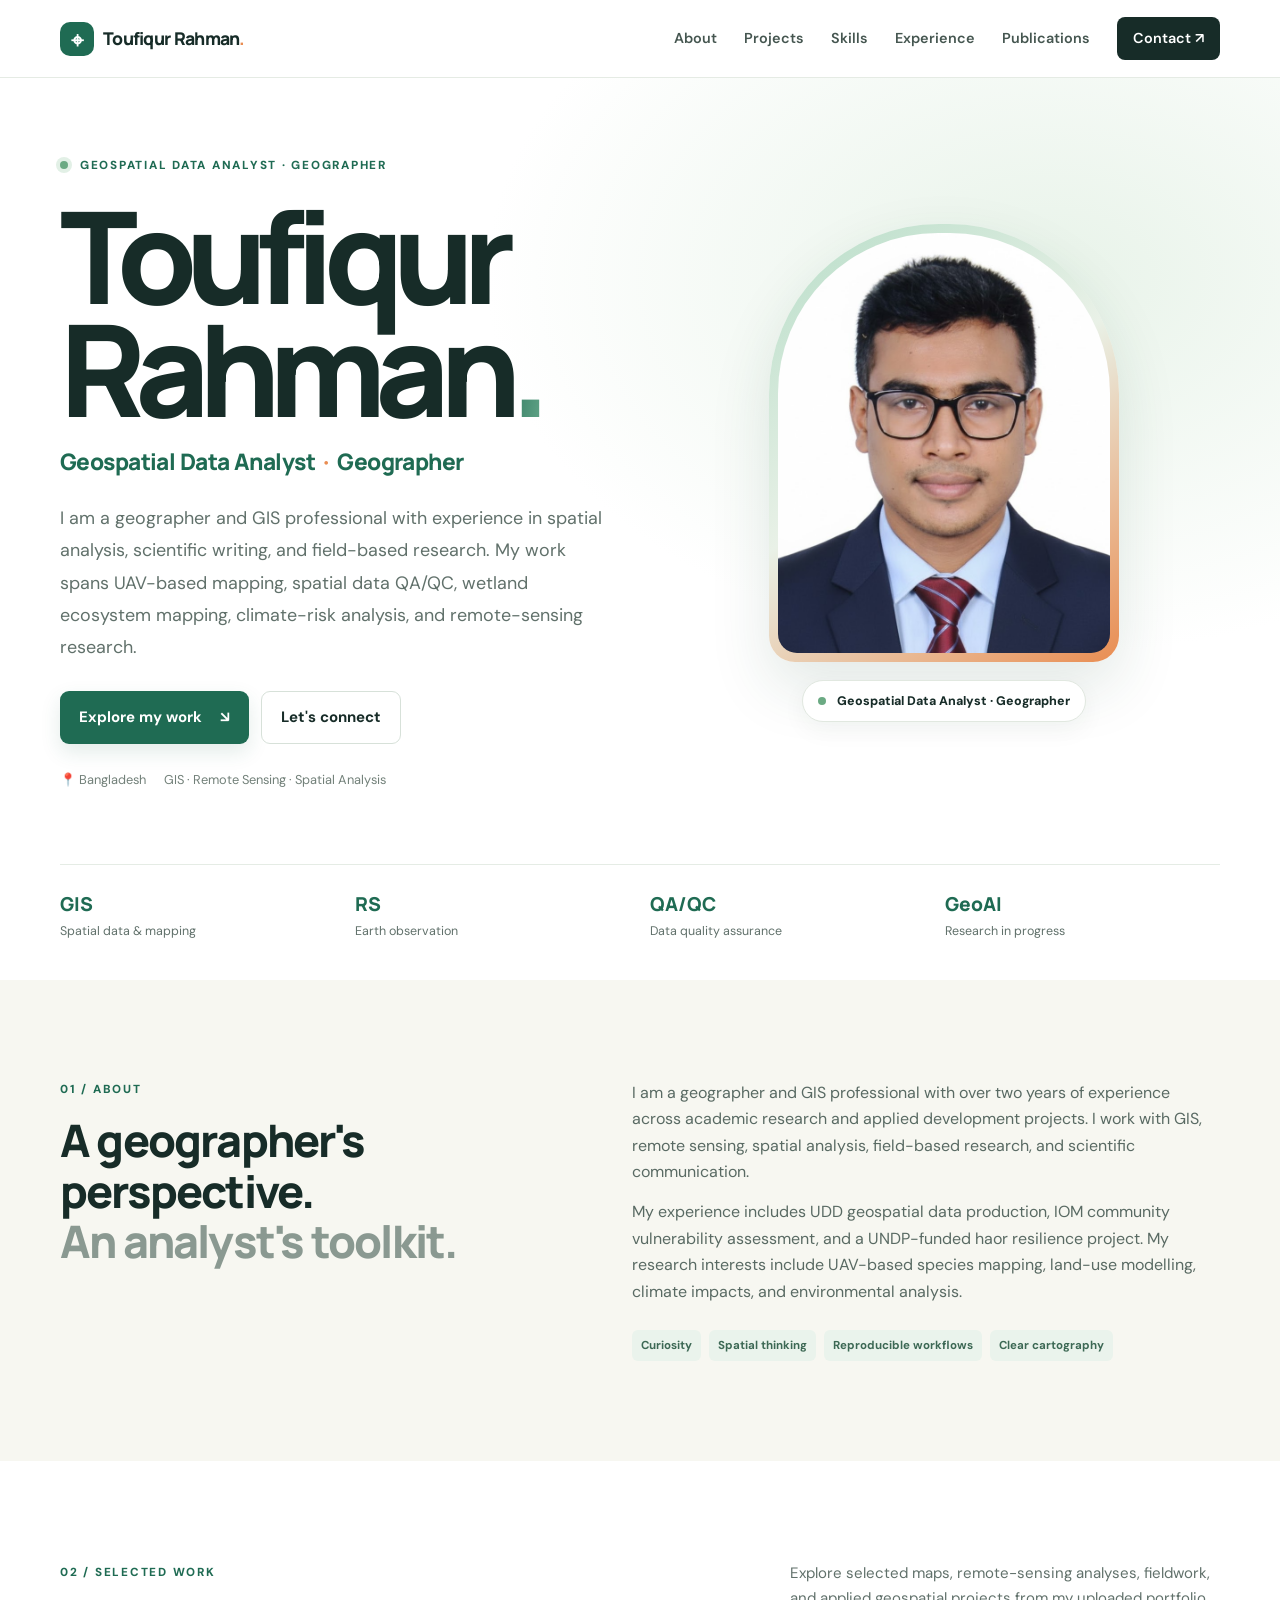
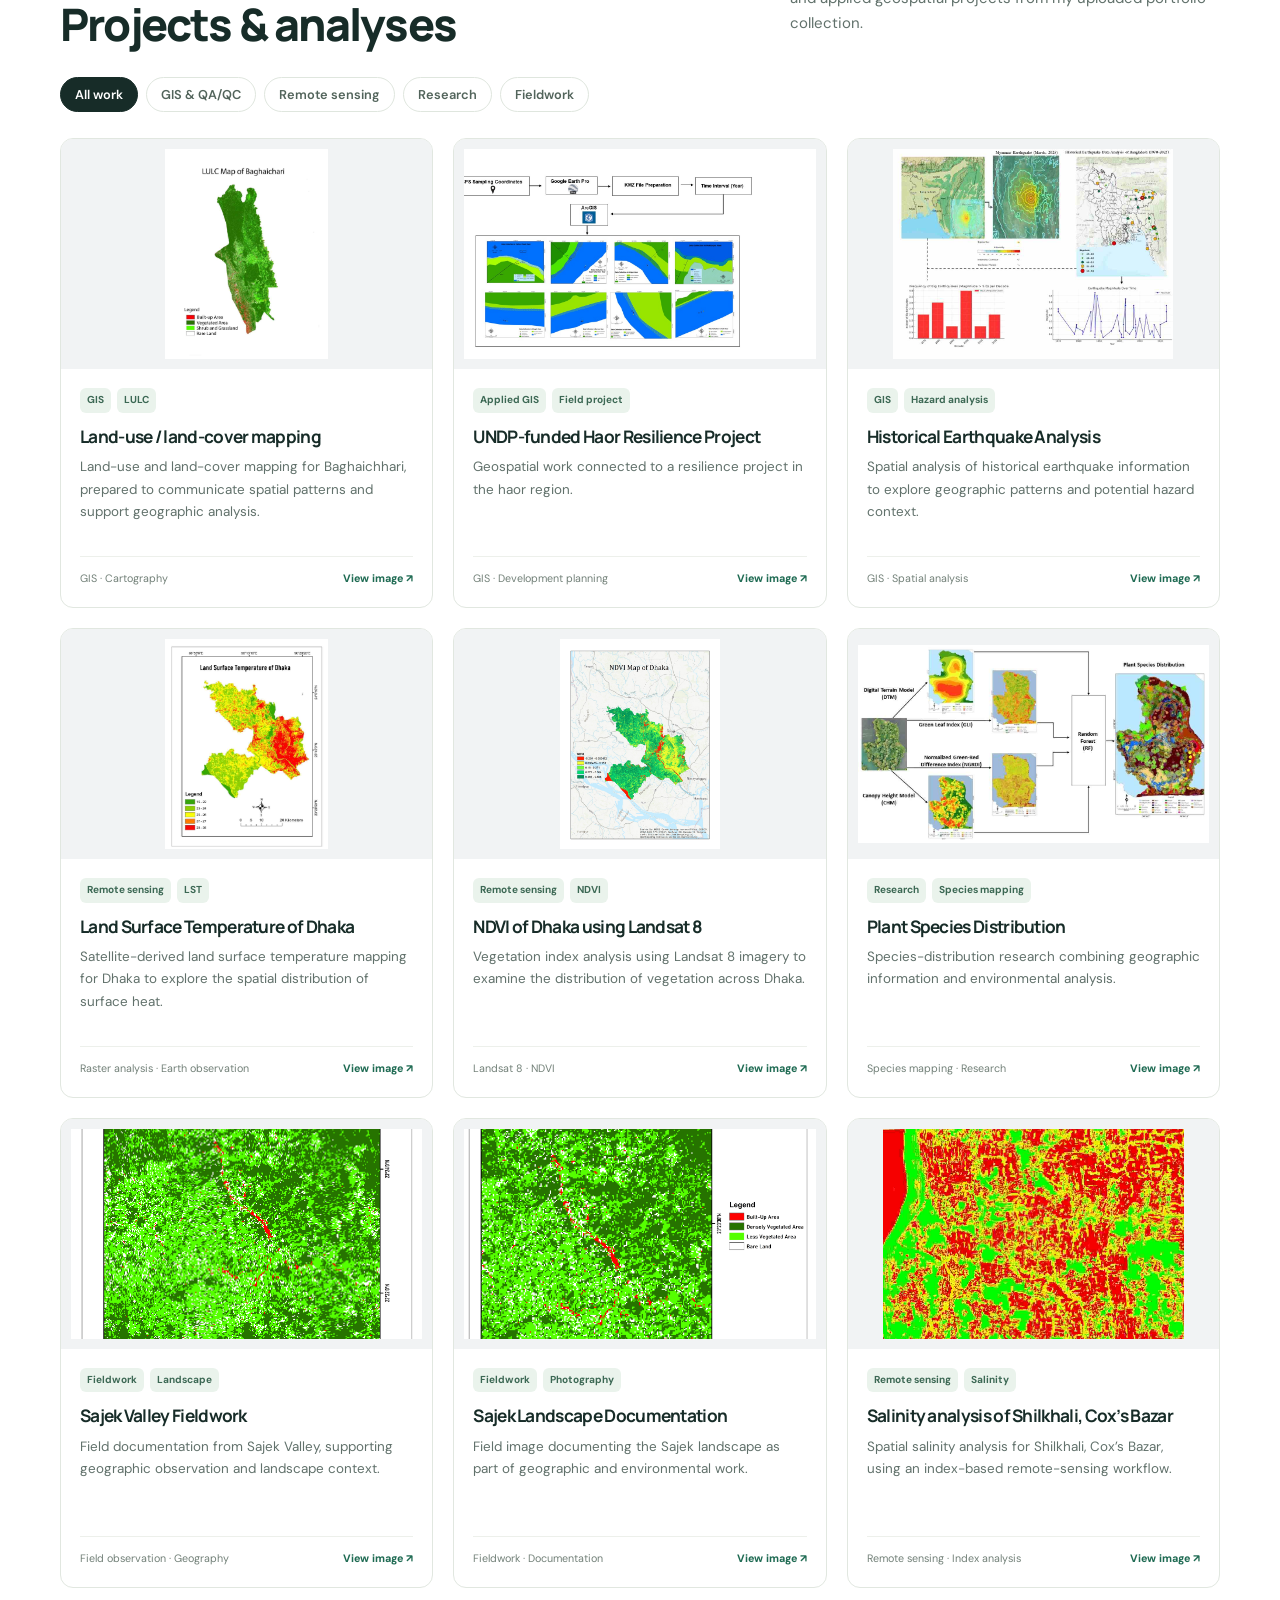
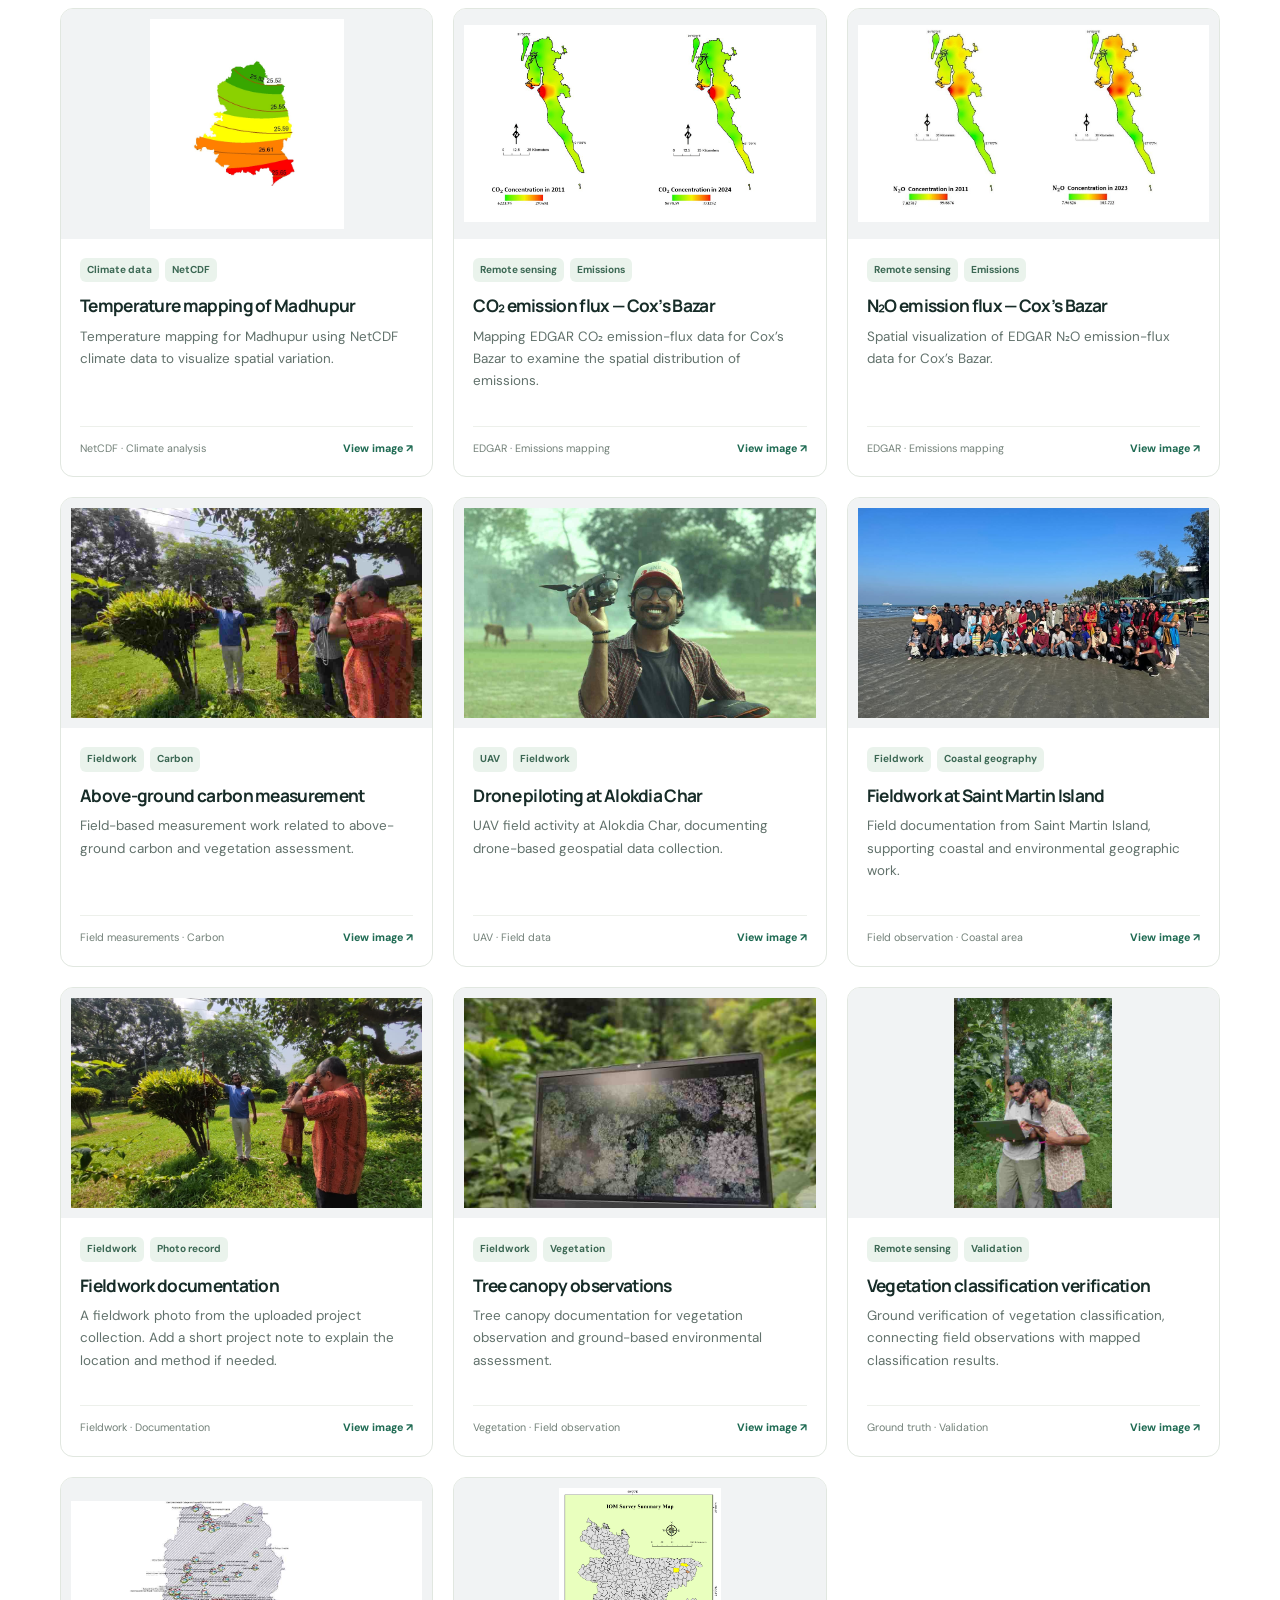
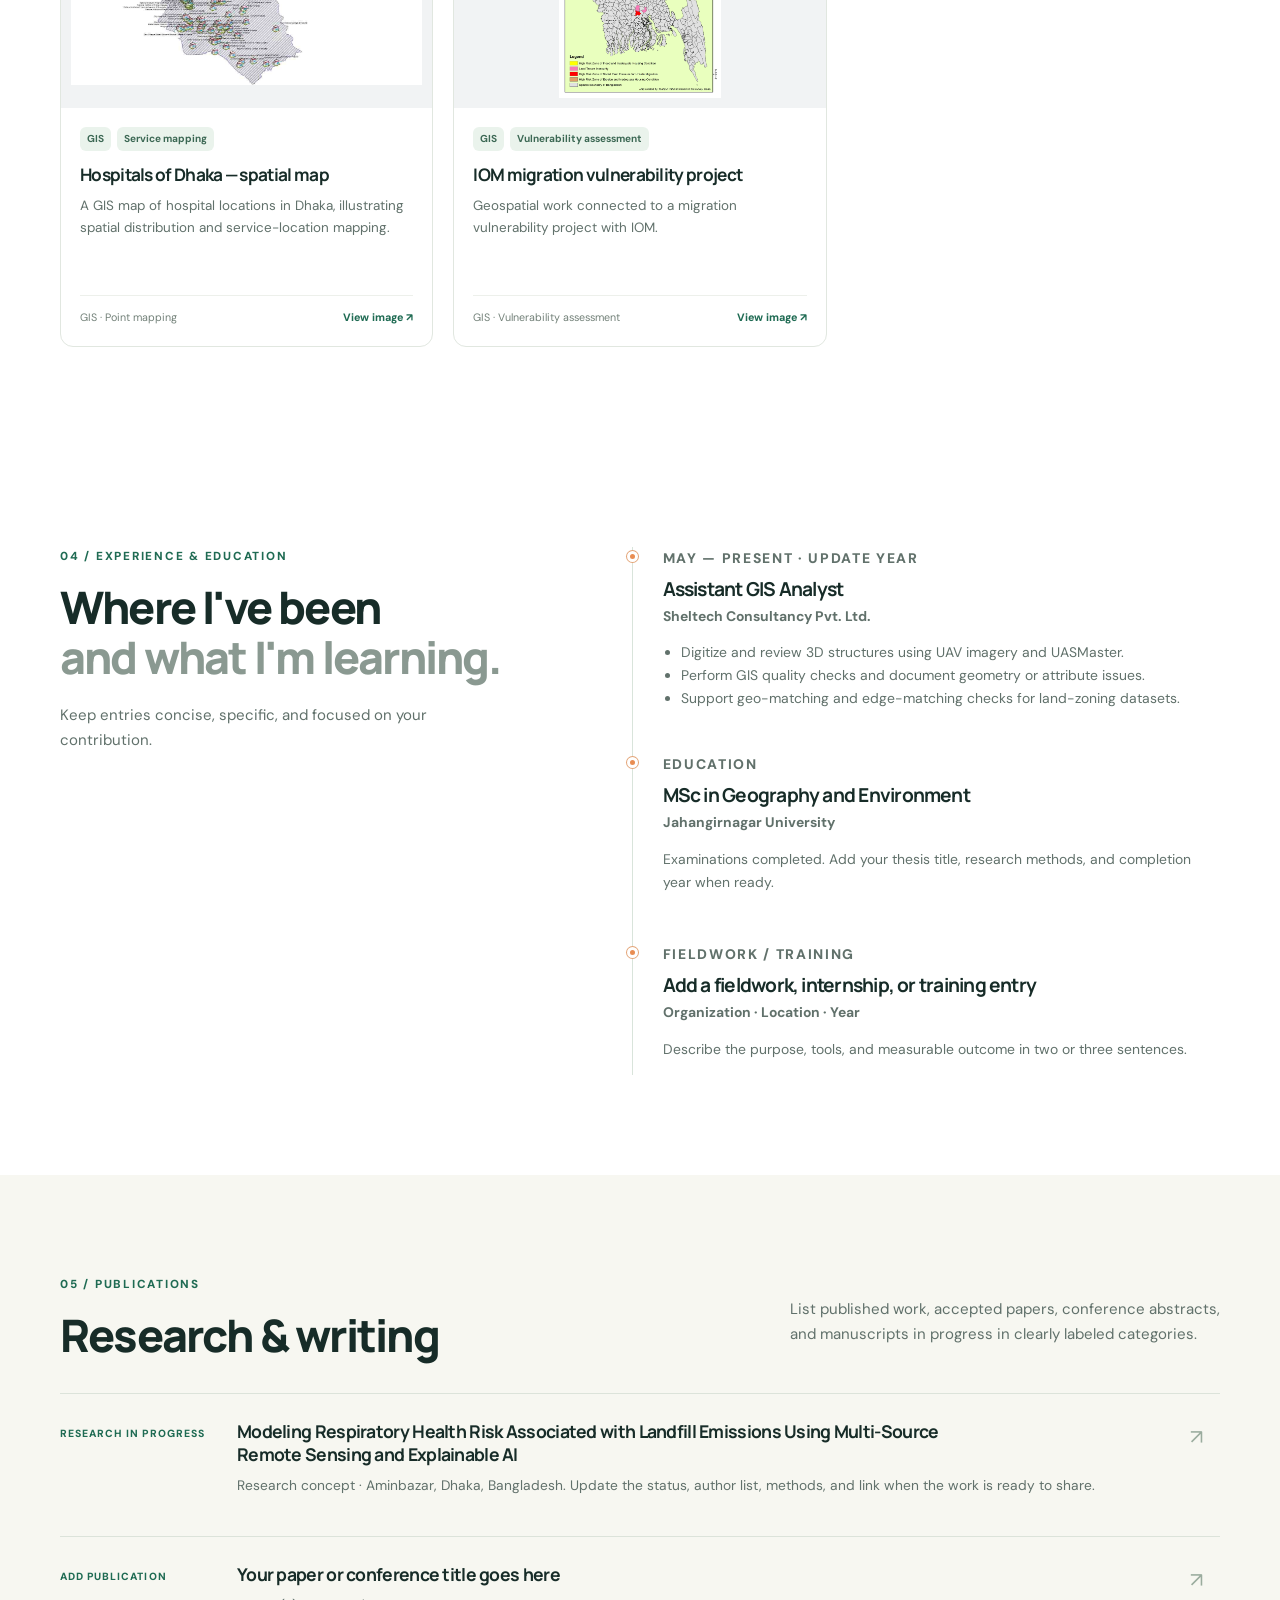
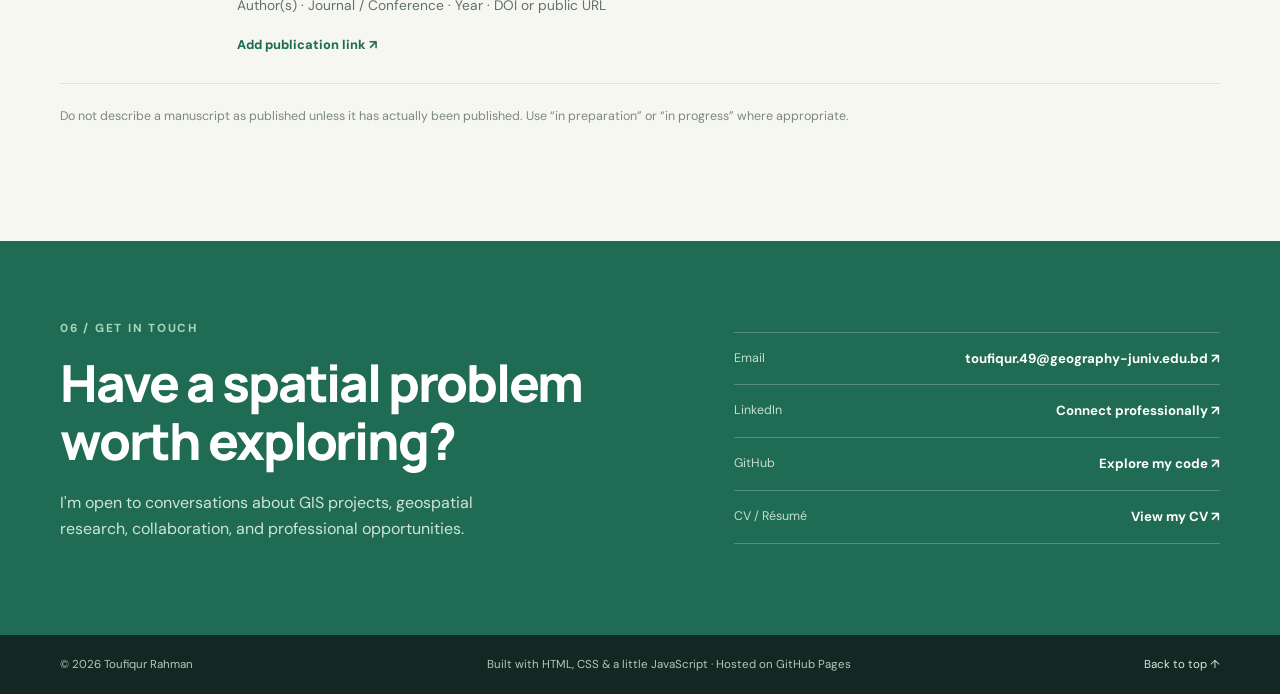
==== index.html @ 4dc128a1 "Add files via upload" ====
<!DOCTYPE html>
<html lang="en">
<head>
  <meta charset="UTF-8">
  <meta name="viewport" content="width=device-width, initial-scale=1">
  <meta name="description" content="Portfolio of a geospatial data analyst and geographer working with GIS, remote sensing, spatial analysis, and cartography.">
  <title>Toufiqur Rahman | Geospatial Data Analyst & Geographer</title>
  <link rel="preconnect" href="https://fonts.googleapis.com">
  <link rel="preconnect" href="https://fonts.gstatic.com" crossorigin>
  <link href="https://fonts.googleapis.com/css2?family=DM+Sans:wght@400;500;600;700&family=Manrope:wght@400;500;600;700;800&display=swap" rel="stylesheet">
  <link rel="stylesheet" href="style.css">
</head>
<body>
  <header class="site-header">
    <nav class="nav container" aria-label="Main navigation">
      <a class="brand" href="#home"><span class="brand-mark">⌖</span> <span>Toufiqur Rahman<span class="brand-dot">.</span></span></a>
      <button class="menu-toggle" id="menuToggle" aria-label="Open navigation" aria-expanded="false">☰</button>
      <div class="nav-links" id="navLinks">
        <a href="#about">About</a><a href="#projects">Projects</a><a href="#skills">Skills</a>
        <a href="#experience">Experience</a><a href="#publications">Publications</a>
        <a class="nav-contact" href="#contact">Contact ↗</a>
      </div>
    </nav>
  </header>

  <main>
    <section class="hero section" id="home">
      <div class="container hero-grid">
        <div class="hero-copy">
          <p class="eyebrow"><span class="status-dot"></span> GEOSPATIAL DATA ANALYST · GEOGRAPHER</p>
          <h1 class="hero-name">Toufiqur<br><span class="name-surname">Rahman<span class="gradient-text">.</span></span></h1><p class="hero-role">Geospatial Data Analyst <span>·</span> Geographer</p>
          <p class="hero-lead">I am a geographer and GIS professional with experience in spatial analysis, scientific writing, and field-based research. My work spans UAV-based mapping, spatial data QA/QC, wetland ecosystem mapping, climate-risk analysis, and remote-sensing research.</p>
          <div class="hero-actions">
            <a class="button button-primary" href="#projects">Explore my work <span>↘</span></a>
            <a class="button button-secondary" href="#contact">Let's connect</a>
          </div>
          <div class="hero-meta"><span>📍 Bangladesh</span><span>GIS · Remote Sensing · Spatial Analysis</span></div>
        </div>
        <div class="hero-art profile-art">
          <div class="profile-photo-frame">
            <img class="profile-photo" src="assets/profile.jpg" alt="Portrait of Toufiqur Rahman">
          </div>
          <div class="profile-caption"><span class="profile-caption-dot"></span> Geospatial Data Analyst · Geographer</div>
          
        </div>
      </div>
      <div class="container stats-row">
        <div><strong>GIS</strong><span>Spatial data & mapping</span></div>
        <div><strong>RS</strong><span>Earth observation</span></div>
        <div><strong>QA/QC</strong><span>Data quality assurance</span></div>
        <div><strong>GeoAI</strong><span>Research in progress</span></div>
      </div>
    </section>

    <section class="section section-soft" id="about">
      <div class="container two-col">
        <div><p class="eyebrow">01 / ABOUT</p><h2>A geographer's perspective.<br><span class="muted">An analyst's toolkit.</span></h2></div>
        <div class="about-copy">
          <p>I am a geographer and GIS professional with over two years of experience across academic research and applied development projects. I work with GIS, remote sensing, spatial analysis, field-based research, and scientific communication.</p>
          <p>My experience includes UDD geospatial data production, IOM community vulnerability assessment, and a UNDP-funded haor resilience project. My research interests include UAV-based species mapping, land-use modelling, climate impacts, and environmental analysis.</p>
          <div class="about-pills"><span>Curiosity</span><span>Spatial thinking</span><span>Reproducible workflows</span><span>Clear cartography</span></div>
        </div>
      </div>
    </section>

    <section class="section" id="projects">
      <div class="container">
        <div class="section-heading"><div><p class="eyebrow">02 / SELECTED WORK</p><h2>Projects & analyses</h2></div><p class="section-intro">Explore selected maps, remote-sensing analyses, fieldwork, and applied geospatial projects from my uploaded portfolio collection.</p></div>
        <div class="filter-row" role="group" aria-label="Filter projects">
          <button class="filter-btn active" data-filter="all">All work</button><button class="filter-btn" data-filter="gis">GIS & QA/QC</button><button class="filter-btn" data-filter="remote-sensing">Remote sensing</button><button class="filter-btn" data-filter="research">Research</button><button class="filter-btn" data-filter="fieldwork">Fieldwork</button>
        </div>
        <div class="project-grid">
          <article class="project-card" data-category="gis">
            <div class="project-visual project-image-wrap"><img class="project-image map-image" src="assets/projects/Baghaichhari-LULC-Map.jpg" alt="Land-use / land-cover mapping" loading="lazy"></div>
            <div class="project-body"><div class="project-tags"><span>GIS</span><span>LULC</span></div><h3>Land-use / land-cover mapping</h3><p>Land-use and land-cover mapping for Baghaichhari, prepared to communicate spatial patterns and support geographic analysis.</p><div class="project-footer"><span>GIS · Cartography</span><a href="assets/projects/Baghaichhari-LULC-Map.jpg" target="_blank" rel="noopener">View image ↗</a></div></div>
          </article>
          <article class="project-card" data-category="fieldwork">
            <div class="project-visual project-image-wrap"><img class="project-image photo-image" src="assets/projects/Haor-Project-with-UNDP.jpg" alt="UNDP-funded Haor Resilience Project" loading="lazy"></div>
            <div class="project-body"><div class="project-tags"><span>Applied GIS</span><span>Field project</span></div><h3>UNDP-funded Haor Resilience Project</h3><p>Geospatial work connected to a resilience project in the haor region.</p><div class="project-footer"><span>GIS · Development planning</span><a href="assets/projects/Haor-Project-with-UNDP.jpg" target="_blank" rel="noopener">View image ↗</a></div></div>
          </article>
          <article class="project-card" data-category="gis">
            <div class="project-visual project-image-wrap"><img class="project-image map-image" src="assets/projects/Historical-Earthquake-Analysis-Project.jpg" alt="Historical Earthquake Analysis" loading="lazy"></div>
            <div class="project-body"><div class="project-tags"><span>GIS</span><span>Hazard analysis</span></div><h3>Historical Earthquake Analysis</h3><p>Spatial analysis of historical earthquake information to explore geographic patterns and potential hazard context.</p><div class="project-footer"><span>GIS · Spatial analysis</span><a href="assets/projects/Historical-Earthquake-Analysis-Project.jpg" target="_blank" rel="noopener">View image ↗</a></div></div>
          </article>
          <article class="project-card" data-category="remote-sensing">
            <div class="project-visual project-image-wrap"><img class="project-image map-image" src="assets/projects/LST-Dhaka.jpg" alt="Land Surface Temperature of Dhaka" loading="lazy"></div>
            <div class="project-body"><div class="project-tags"><span>Remote sensing</span><span>LST</span></div><h3>Land Surface Temperature of Dhaka</h3><p>Satellite-derived land surface temperature mapping for Dhaka to explore the spatial distribution of surface heat.</p><div class="project-footer"><span>Raster analysis · Earth observation</span><a href="assets/projects/LST-Dhaka.jpg" target="_blank" rel="noopener">View image ↗</a></div></div>
          </article>
          <article class="project-card" data-category="remote-sensing">
            <div class="project-visual project-image-wrap"><img class="project-image map-image" src="assets/projects/NDVI-Map-of-Dhaka-Using-Landsat-8.jpg" alt="NDVI of Dhaka using Landsat 8" loading="lazy"></div>
            <div class="project-body"><div class="project-tags"><span>Remote sensing</span><span>NDVI</span></div><h3>NDVI of Dhaka using Landsat 8</h3><p>Vegetation index analysis using Landsat 8 imagery to examine the distribution of vegetation across Dhaka.</p><div class="project-footer"><span>Landsat 8 · NDVI</span><a href="assets/projects/NDVI-Map-of-Dhaka-Using-Landsat-8.jpg" target="_blank" rel="noopener">View image ↗</a></div></div>
          </article>
          <article class="project-card" data-category="research">
            <div class="project-visual project-image-wrap"><img class="project-image map-image" src="assets/projects/Plant-Species-Distribution-Project.jpg" alt="Plant Species Distribution" loading="lazy"></div>
            <div class="project-body"><div class="project-tags"><span>Research</span><span>Species mapping</span></div><h3>Plant Species Distribution</h3><p>Species-distribution research combining geographic information and environmental analysis.</p><div class="project-footer"><span>Species mapping · Research</span><a href="assets/projects/Plant-Species-Distribution-Project.jpg" target="_blank" rel="noopener">View image ↗</a></div></div>
          </article>
          <article class="project-card" data-category="fieldwork">
            <div class="project-visual project-image-wrap"><img class="project-image photo-image" src="assets/projects/Sajek-Valley.jpg" alt="Sajek Valley Fieldwork" loading="lazy"></div>
            <div class="project-body"><div class="project-tags"><span>Fieldwork</span><span>Landscape</span></div><h3>Sajek Valley Fieldwork</h3><p>Field documentation from Sajek Valley, supporting geographic observation and landscape context.</p><div class="project-footer"><span>Field observation · Geography</span><a href="assets/projects/Sajek-Valley.jpg" target="_blank" rel="noopener">View image ↗</a></div></div>
          </article>
          <article class="project-card" data-category="fieldwork">
            <div class="project-visual project-image-wrap"><img class="project-image photo-image" src="assets/projects/Sajek.jpg" alt="Sajek Landscape Documentation" loading="lazy"></div>
            <div class="project-body"><div class="project-tags"><span>Fieldwork</span><span>Photography</span></div><h3>Sajek Landscape Documentation</h3><p>Field image documenting the Sajek landscape as part of geographic and environmental work.</p><div class="project-footer"><span>Fieldwork · Documentation</span><a href="assets/projects/Sajek.jpg" target="_blank" rel="noopener">View image ↗</a></div></div>
          </article>
          <article class="project-card" data-category="remote-sensing">
            <div class="project-visual project-image-wrap"><img class="project-image map-image" src="assets/projects/Salinity-NDSI-Analysis-of-Shilkhali-Cox-s-Bazar.jpg" alt="Salinity analysis of Shilkhali, Cox’s Bazar" loading="lazy"></div>
            <div class="project-body"><div class="project-tags"><span>Remote sensing</span><span>Salinity</span></div><h3>Salinity analysis of Shilkhali, Cox’s Bazar</h3><p>Spatial salinity analysis for Shilkhali, Cox’s Bazar, using an index-based remote-sensing workflow.</p><div class="project-footer"><span>Remote sensing · Index analysis</span><a href="assets/projects/Salinity-NDSI-Analysis-of-Shilkhali-Cox-s-Bazar.jpg" target="_blank" rel="noopener">View image ↗</a></div></div>
          </article>
          <article class="project-card" data-category="remote-sensing">
            <div class="project-visual project-image-wrap"><img class="project-image map-image" src="assets/projects/Temperature-Map-of-Madhupur-Using-NetCDF-Data.jpg" alt="Temperature mapping of Madhupur" loading="lazy"></div>
            <div class="project-body"><div class="project-tags"><span>Climate data</span><span>NetCDF</span></div><h3>Temperature mapping of Madhupur</h3><p>Temperature mapping for Madhupur using NetCDF climate data to visualize spatial variation.</p><div class="project-footer"><span>NetCDF · Climate analysis</span><a href="assets/projects/Temperature-Map-of-Madhupur-Using-NetCDF-Data.jpg" target="_blank" rel="noopener">View image ↗</a></div></div>
          </article>
          <article class="project-card" data-category="remote-sensing">
            <div class="project-visual project-image-wrap"><img class="project-image map-image" src="assets/projects/EDGAR-CO2-Emission-Flux-in-Cos-s-Bazar-Maps.jpg" alt="CO₂ emission flux — Cox’s Bazar" loading="lazy"></div>
            <div class="project-body"><div class="project-tags"><span>Remote sensing</span><span>Emissions</span></div><h3>CO₂ emission flux — Cox’s Bazar</h3><p>Mapping EDGAR CO₂ emission-flux data for Cox’s Bazar to examine the spatial distribution of emissions.</p><div class="project-footer"><span>EDGAR · Emissions mapping</span><a href="assets/projects/EDGAR-CO2-Emission-Flux-in-Cos-s-Bazar-Maps.jpg" target="_blank" rel="noopener">View image ↗</a></div></div>
          </article>
          <article class="project-card" data-category="remote-sensing">
            <div class="project-visual project-image-wrap"><img class="project-image map-image" src="assets/projects/EDGAR-N20-Emission-Flux-Map-in-Cos-s-Bazar-Maps.jpg" alt="N₂O emission flux — Cox’s Bazar" loading="lazy"></div>
            <div class="project-body"><div class="project-tags"><span>Remote sensing</span><span>Emissions</span></div><h3>N₂O emission flux — Cox’s Bazar</h3><p>Spatial visualization of EDGAR N₂O emission-flux data for Cox’s Bazar.</p><div class="project-footer"><span>EDGAR · Emissions mapping</span><a href="assets/projects/EDGAR-N20-Emission-Flux-Map-in-Cos-s-Bazar-Maps.jpg" target="_blank" rel="noopener">View image ↗</a></div></div>
          </article>
          <article class="project-card" data-category="fieldwork">
            <div class="project-visual project-image-wrap"><img class="project-image photo-image" src="assets/projects/Above-Ground-Carbon-Measurement.jpg" alt="Above-ground carbon measurement" loading="lazy"></div>
            <div class="project-body"><div class="project-tags"><span>Fieldwork</span><span>Carbon</span></div><h3>Above-ground carbon measurement</h3><p>Field-based measurement work related to above-ground carbon and vegetation assessment.</p><div class="project-footer"><span>Field measurements · Carbon</span><a href="assets/projects/Above-Ground-Carbon-Measurement.jpg" target="_blank" rel="noopener">View image ↗</a></div></div>
          </article>
          <article class="project-card" data-category="fieldwork">
            <div class="project-visual project-image-wrap"><img class="project-image photo-image" src="assets/projects/Drone-Piloting-at-Alokdia-Char.jpg" alt="Drone piloting at Alokdia Char" loading="lazy"></div>
            <div class="project-body"><div class="project-tags"><span>UAV</span><span>Fieldwork</span></div><h3>Drone piloting at Alokdia Char</h3><p>UAV field activity at Alokdia Char, documenting drone-based geospatial data collection.</p><div class="project-footer"><span>UAV · Field data</span><a href="assets/projects/Drone-Piloting-at-Alokdia-Char.jpg" target="_blank" rel="noopener">View image ↗</a></div></div>
          </article>
          <article class="project-card" data-category="fieldwork">
            <div class="project-visual project-image-wrap"><img class="project-image photo-image" src="assets/projects/Field-work-at-Saint-Martin-Island.jpg" alt="Fieldwork at Saint Martin Island" loading="lazy"></div>
            <div class="project-body"><div class="project-tags"><span>Fieldwork</span><span>Coastal geography</span></div><h3>Fieldwork at Saint Martin Island</h3><p>Field documentation from Saint Martin Island, supporting coastal and environmental geographic work.</p><div class="project-footer"><span>Field observation · Coastal area</span><a href="assets/projects/Field-work-at-Saint-Martin-Island.jpg" target="_blank" rel="noopener">View image ↗</a></div></div>
          </article>
          <article class="project-card" data-category="fieldwork">
            <div class="project-visual project-image-wrap"><img class="project-image photo-image" src="assets/projects/IMG-20250728-WA0033.jpg" alt="Fieldwork documentation" loading="lazy"></div>
            <div class="project-body"><div class="project-tags"><span>Fieldwork</span><span>Photo record</span></div><h3>Fieldwork documentation</h3><p>A fieldwork photo from the uploaded project collection. Add a short project note to explain the location and method if needed.</p><div class="project-footer"><span>Fieldwork · Documentation</span><a href="assets/projects/IMG-20250728-WA0033.jpg" target="_blank" rel="noopener">View image ↗</a></div></div>
          </article>
          <article class="project-card" data-category="fieldwork">
            <div class="project-visual project-image-wrap"><img class="project-image photo-image" src="assets/projects/Tree-Canopies.jpg" alt="Tree canopy observations" loading="lazy"></div>
            <div class="project-body"><div class="project-tags"><span>Fieldwork</span><span>Vegetation</span></div><h3>Tree canopy observations</h3><p>Tree canopy documentation for vegetation observation and ground-based environmental assessment.</p><div class="project-footer"><span>Vegetation · Field observation</span><a href="assets/projects/Tree-Canopies.jpg" target="_blank" rel="noopener">View image ↗</a></div></div>
          </article>
          <article class="project-card" data-category="remote-sensing">
            <div class="project-visual project-image-wrap"><img class="project-image map-image" src="assets/projects/Verifification-of-Vegetation-Classification.jpg" alt="Vegetation classification verification" loading="lazy"></div>
            <div class="project-body"><div class="project-tags"><span>Remote sensing</span><span>Validation</span></div><h3>Vegetation classification verification</h3><p>Ground verification of vegetation classification, connecting field observations with mapped classification results.</p><div class="project-footer"><span>Ground truth · Validation</span><a href="assets/projects/Verifification-of-Vegetation-Classification.jpg" target="_blank" rel="noopener">View image ↗</a></div></div>
          </article>
          <article class="project-card" data-category="gis">
            <div class="project-visual project-image-wrap"><img class="project-image map-image" src="assets/projects/Hospitals-of-Dhaka-Map.jpg" alt="Hospitals of Dhaka — spatial map" loading="lazy"></div>
            <div class="project-body"><div class="project-tags"><span>GIS</span><span>Service mapping</span></div><h3>Hospitals of Dhaka — spatial map</h3><p>A GIS map of hospital locations in Dhaka, illustrating spatial distribution and service-location mapping.</p><div class="project-footer"><span>GIS · Point mapping</span><a href="assets/projects/Hospitals-of-Dhaka-Map.jpg" target="_blank" rel="noopener">View image ↗</a></div></div>
          </article>
          <article class="project-card" data-category="gis">
            <div class="project-visual project-image-wrap"><img class="project-image map-image" src="assets/projects/IOM-Migration-Vulnerability-Project.jpg" alt="IOM migration vulnerability project" loading="lazy"></div>
            <div class="project-body"><div class="project-tags"><span>GIS</span><span>Vulnerability assessment</span></div><h3>IOM migration vulnerability project</h3><p>Geospatial work connected to a migration vulnerability project with IOM.</p><div class="project-footer"><span>GIS · Vulnerability assessment</span><a href="assets/projects/IOM-Migration-Vulnerability-Project.jpg" target="_blank" rel="noopener">View image ↗</a></div></div>
          </article>
        </div>
      </div>
    </section>

    <section class="section" id="experience">
      <div class="container two-col experience-layout">
        <div><p class="eyebrow">04 / EXPERIENCE & EDUCATION</p><h2>Where I've been<br><span class="muted">and what I'm learning.</span></h2><p class="section-intro">Keep entries concise, specific, and focused on your contribution.</p></div>
        <div class="timeline">
          <article class="timeline-item"><span class="timeline-dot"></span><p class="timeline-date">MAY — PRESENT · UPDATE YEAR</p><h3>Assistant GIS Analyst</h3><p class="timeline-org">Sheltech Consultancy Pvt. Ltd.</p><ul><li>Digitize and review 3D structures using UAV imagery and UASMaster.</li><li>Perform GIS quality checks and document geometry or attribute issues.</li><li>Support geo-matching and edge-matching checks for land-zoning datasets.</li></ul></article>
          <article class="timeline-item"><span class="timeline-dot"></span><p class="timeline-date">EDUCATION</p><h3>MSc in Geography and Environment</h3><p class="timeline-org">Jahangirnagar University</p><p>Examinations completed. Add your thesis title, research methods, and completion year when ready.</p></article>
          <article class="timeline-item"><span class="timeline-dot"></span><p class="timeline-date">FIELDWORK / TRAINING</p><h3>Add a fieldwork, internship, or training entry</h3><p class="timeline-org">Organization · Location · Year</p><p>Describe the purpose, tools, and measurable outcome in two or three sentences.</p></article>
        </div>
      </div>
    </section>

    <section class="section section-soft" id="publications">
      <div class="container">
        <div class="section-heading"><div><p class="eyebrow">05 / PUBLICATIONS</p><h2>Research & writing</h2></div><p class="section-intro">List published work, accepted papers, conference abstracts, and manuscripts in progress in clearly labeled categories.</p></div>
        <div class="publication-list">
          <article class="publication-item"><div class="pub-type">RESEARCH IN PROGRESS</div><div><h3>Modeling Respiratory Health Risk Associated with Landfill Emissions Using Multi-Source Remote Sensing and Explainable AI</h3><p>Research concept · Aminbazar, Dhaka, Bangladesh. Update the status, author list, methods, and link when the work is ready to share.</p></div><span class="pub-arrow">↗</span></article>
          <article class="publication-item"><div class="pub-type">ADD PUBLICATION</div><div><h3>Your paper or conference title goes here</h3><p>Author(s) · Journal / Conference · Year · DOI or public URL</p><a href="https://scholar.google.com/" target="_blank" rel="noreferrer">Add publication link ↗</a></div><span class="pub-arrow">↗</span></article>
        </div>
        <p class="note">Do not describe a manuscript as published unless it has actually been published. Use “in preparation” or “in progress” where appropriate.</p>
      </div>
    </section>

    <section class="section contact-section" id="contact">
      <div class="container contact-card">
        <div><p class="eyebrow eyebrow-light">06 / GET IN TOUCH</p><h2>Have a spatial problem<br>worth exploring?</h2><p>I'm open to conversations about GIS projects, geospatial research, collaboration, and professional opportunities.</p></div>
        <div class="contact-links">
          <a href="mailto:toufiqur.49@geography-juniv.edu.bd"><span>Email</span><strong>toufiqur.49@geography-juniv.edu.bd ↗</strong></a>
          <a href="https://www.linkedin.com/" target="_blank" rel="noreferrer"><span>LinkedIn</span><strong>Connect professionally ↗</strong></a>
          <a href="https://github.com/" target="_blank" rel="noreferrer"><span>GitHub</span><strong>Explore my code ↗</strong></a>
          <a href="assets/Toufiqur_Rahman_CV.pdf" id="cvLink"><span>CV / Résumé</span><strong>View my CV ↗</strong></a>
        </div>
      </div>
    </section>
  </main>
  <footer class="footer"><div class="container footer-inner"><span>© <span id="year"></span> Toufiqur Rahman</span><span>Built with HTML, CSS & a little JavaScript · Hosted on GitHub Pages</span><a href="#home">Back to top ↑</a></div></footer>
  <script src="script.js"></script>
</body>
</html>
---- style.css ----
:root{--ink:#172c28;--muted:#61716b;--green:#1f6b53;--green2:#b7ddc8;--cream:#f7f7f1;--line:#dfe6de;--orange:#e98d52;--white:#fff;--night:#142d29}
*{box-sizing:border-box}html{scroll-behavior:smooth;scroll-padding-top:90px}body{margin:0;background:#fff;color:var(--ink);font-family:"DM Sans",sans-serif;line-height:1.65}h1,h2,h3,.brand{font-family:Manrope,sans-serif;letter-spacing:-.04em}h1{font-size:clamp(2.8rem,5.7vw,5.3rem);line-height:1.04;margin:20px 0 22px;font-weight:800}h2{font-size:clamp(2rem,3.5vw,3.2rem);line-height:1.13;margin:12px 0 20px;font-weight:800}h3{font-size:1.2rem;line-height:1.3;margin:10px 0}p{margin:0 0 14px}.container{width:min(1160px,calc(100% - 48px));margin:auto}.section{padding:100px 0}.section-soft{background:var(--cream)}.site-header{height:78px;position:sticky;top:0;z-index:50;background:rgba(255,255,255,.92);backdrop-filter:blur(14px);border-bottom:1px solid rgba(223,230,222,.8)}.nav{height:100%;display:flex;align-items:center;justify-content:space-between}.brand{display:flex;gap:9px;align-items:center;text-decoration:none;color:var(--ink);font-size:1.1rem;font-weight:800}.brand-mark{display:grid;place-items:center;width:34px;height:34px;background:var(--green);color:white;border-radius:10px;font-size:1.35rem}.brand-dot{color:var(--orange)}.nav-links{display:flex;align-items:center;gap:27px}.nav-links a{color:#455650;text-decoration:none;font-size:.9rem;font-weight:600;transition:color .2s}.nav-links a:hover{color:var(--green)}.nav-links .nav-contact{background:var(--ink);color:white;padding:10px 16px;border-radius:8px}.menu-toggle{display:none;border:0;background:none;font-size:1.6rem;color:var(--ink)}.hero{padding-top:78px;padding-bottom:38px;background:radial-gradient(ellipse at 82% 22%,#e8f3e9 0,transparent 38%),#fff}.hero-grid{display:grid;grid-template-columns:1fr 1fr;gap:54px;align-items:center}.eyebrow{font-size:.73rem;letter-spacing:.15em;font-weight:800;color:var(--green);margin:0 0 16px}.status-dot{display:inline-block;width:8px;height:8px;background:#6baa83;border-radius:50%;margin-right:7px;box-shadow:0 0 0 4px #e2f0e6}.gradient-text{background:linear-gradient(100deg,#1f6b53,#65a78a);-webkit-background-clip:text;background-clip:text;color:transparent}.hero-lead{font-size:1.12rem;line-height:1.8;color:var(--muted);max-width:570px}.hero-actions{display:flex;gap:12px;flex-wrap:wrap;margin:28px 0 25px}.button{display:inline-flex;align-items:center;gap:18px;padding:13px 19px;border-radius:9px;text-decoration:none;font-weight:700;font-size:.94rem;transition:transform .2s,box-shadow .2s}.button:hover{transform:translateY(-2px)}.button-primary{background:var(--green);color:#fff;box-shadow:0 8px 20px #1f6b5320}.button-secondary{border:1px solid #d7e1d9;color:var(--ink);background:#fff}.hero-meta{display:flex;gap:18px;flex-wrap:wrap;font-size:.8rem;color:#728079}.hero-art{position:relative;padding:15px 0}.map-card{border:1px solid #dce9df;border-radius:18px;background:#f6faf5;box-shadow:0 24px 65px #214e3b16;padding:16px 18px 12px;transform:rotate(1deg)}.map-topline{display:flex;justify-content:space-between;font-size:.62rem;letter-spacing:.13em;font-weight:800;color:#5b7a6a}.map-live{color:#518468}.map-svg{display:block;width:100%;height:auto;margin:6px 0}.map-legend{display:flex;align-items:center;gap:15px;flex-wrap:wrap;font-size:.62rem;color:#5b766a}.legend-line{display:inline-block;width:18px;border-top:2px dashed var(--orange);margin-right:5px;vertical-align:middle}.legend-dot{display:inline-block;width:7px;height:7px;border-radius:50%;background:var(--orange);margin-right:5px}.map-scale{margin-left:auto}.floating-tag{position:absolute;background:#fff;padding:11px 15px;border:1px solid #e1e8e0;border-radius:10px;box-shadow:0 10px 25px #163e2c12;font-size:.76rem;font-weight:700}.tag-one{left:-22px;top:55px}.tag-two{right:-14px;bottom:55px}.stats-row{display:grid;grid-template-columns:repeat(4,1fr);border-top:1px solid #e5ece5;margin-top:74px;padding-top:26px;gap:20px}.stats-row div{display:flex;flex-direction:column;gap:4px}.stats-row strong{font:800 1.2rem Manrope;color:var(--green)}.stats-row span{font-size:.78rem;color:var(--muted)}.two-col{display:grid;grid-template-columns:.9fr 1.1fr;gap:90px}.muted{color:#8a9991}.about-copy{max-width:650px;color:#596a63}.about-pills{display:flex;flex-wrap:wrap;gap:8px;margin-top:25px}.about-pills span,.project-tags span{font-size:.72rem;font-weight:700;color:#3c6854;background:#eaf3ec;border-radius:6px;padding:6px 9px}.section-heading{display:flex;align-items:end;justify-content:space-between;gap:45px;margin-bottom:28px}.section-heading h2{margin-bottom:0}.section-intro{max-width:430px;color:var(--muted);font-size:.94rem}.filter-row{display:flex;flex-wrap:wrap;gap:8px;margin:26px 0}.filter-btn{background:#fff;border:1px solid var(--line);border-radius:100px;padding:8px 14px;color:#52645b;font:600 .8rem "DM Sans";cursor:pointer}.filter-btn.active,.filter-btn:hover{background:var(--ink);border-color:var(--ink);color:white}.project-grid{display:grid;grid-template-columns:repeat(3,1fr);gap:20px}.project-card{border:1px solid #e1e7e0;border-radius:13px;overflow:hidden;background:#fff;transition:transform .25s,box-shadow .25s}.project-card:hover{transform:translateY(-4px);box-shadow:0 16px 36px #203b2d0e}.project-card[hidden]{display:none}.project-visual{height:180px;position:relative;overflow:hidden;display:flex;align-items:center;justify-content:center}.project-visual svg{width:100%;height:100%}.visual-green{background:#204f42}.visual-sand{background:#f0e7d5}.visual-blue{background:#173e52}.visual-purple{background:#352b55}.visual-terra{background:#efe1ce}.visual-night{background:#28473e}.visual-label{position:absolute;z-index:1;top:13px;left:14px;color:#fff;background:#132c288c;border:1px solid #ffffff35;border-radius:5px;padding:5px 8px;font-size:.6rem;font-weight:800;letter-spacing:.1em}.project-body{padding:19px}.project-tags{display:flex;gap:6px;flex-wrap:wrap}.project-tags span{font-size:.63rem;padding:4px 7px}.project-body h3{font-size:1.08rem;margin:13px 0 8px}.project-body p{font-size:.84rem;color:var(--muted);min-height:84px}.project-footer{border-top:1px solid #edf0eb;padding-top:13px;margin-top:16px;display:flex;align-items:center;justify-content:space-between;gap:8px;font-size:.67rem;color:#728078}.project-footer a,.publication-item a{color:var(--green);text-decoration:none;font-weight:800;white-space:nowrap}.note{font-size:.78rem;color:#7b8981;margin-top:22px}.section-dark{background:var(--night);color:#fff}.eyebrow-light{color:#a4d7b8}.section-dark h2{max-width:700px}.light-intro{color:#b7c8bf;max-width:650px}.skill-grid{display:grid;grid-template-columns:repeat(4,1fr);gap:15px;margin-top:35px}.skill-card{border:1px solid #ffffff20;background:#ffffff08;padding:23px 19px;border-radius:12px}.skill-icon{width:42px;height:42px;display:grid;place-items:center;border-radius:10px;background:#a7d5b51c;color:#b5e0c5;font-size:1.3rem;font-weight:800}.skill-card h3{font-size:1rem;margin-top:18px}.skill-card p{color:#b7c8bf;font-size:.81rem;line-height:1.8;margin:0}.experience-layout{align-items:start}.experience-layout>.section-intro{margin-top:20px}.timeline{border-left:1px solid #d9e4db;padding-left:30px}.timeline-item{position:relative;padding:0 0 35px}.timeline-item:last-child{padding-bottom:0}.timeline-dot{position:absolute;left:-36px;top:4px;width:11px;height:11px;border-radius:50%;background:var(--orange);border:3px solid #fff;box-shadow:0 0 0 1px #e3a477}.timeline-date{font-size:.68rem;letter-spacing:.12em;font-weight:800;color:var(--green);margin:0 0 7px}.timeline-item h3{margin:0 0 3px}.timeline-org{font-size:.86rem;color:#7b8981;font-weight:700}.timeline-item p,.timeline-item li{font-size:.87rem;color:var(--muted)}.timeline-item ul{padding-left:18px;margin:8px 0}.publication-list{border-top:1px solid #dce3da;margin-top:32px}.publication-item{display:grid;grid-template-columns:155px 1fr 30px;gap:22px;padding:26px 0;border-bottom:1px solid #dce3da;align-items:start}.pub-type{font-size:.65rem;letter-spacing:.1em;font-weight:800;color:var(--green);padding-top:5px}.publication-item h3{font-size:1.1rem;margin:0 0 8px;max-width:750px}.publication-item p{color:var(--muted);font-size:.86rem}.publication-item a{font-size:.8rem}.pub-arrow{font-size:1.3rem;color:#9aac9e}.contact-section{background:#1f6b53;padding:78px 0}.contact-card{display:grid;grid-template-columns:1.1fr .9fr;gap:80px;align-items:center;color:#fff}.contact-card h2{font-size:clamp(2.1rem,4vw,3.6rem)}.contact-card p:not(.eyebrow){color:#d1e4d8;max-width:480px}.contact-links{border-top:1px solid #ffffff3b}.contact-links a{display:flex;justify-content:space-between;gap:15px;padding:15px 0;border-bottom:1px solid #ffffff3b;text-decoration:none;color:#fff}.contact-links a span{color:#c1dfcd;font-size:.78rem}.contact-links a strong{font-size:.83rem;text-align:right}.footer{padding:20px 0;background:#122823;color:#b4c7bd;font-size:.72rem}.footer-inner{display:flex;justify-content:space-between;gap:20px;flex-wrap:wrap}.footer a{color:#d8e8de;text-decoration:none}
@media(max-width:950px){.nav-links{gap:15px}.nav-links a{font-size:.82rem}.hero-grid{gap:30px}.two-col{gap:45px}.project-grid{grid-template-columns:repeat(2,1fr)}.skill-grid{grid-template-columns:repeat(2,1fr)}.tag-one{left:-8px}.tag-two{right:-6px}.contact-card{gap:40px}}
@media(max-width:700px){.container{width:min(100% - 34px,560px)}.section{padding:72px 0}.site-header{height:68px}.menu-toggle{display:block}.nav-links{display:none;position:absolute;top:68px;left:0;right:0;background:#fff;border-bottom:1px solid var(--line);padding:18px 24px 24px;flex-direction:column;align-items:stretch;gap:0}.nav-links.open{display:flex}.nav-links a{padding:11px 0}.nav-links .nav-contact{text-align:center;margin-top:8px}.hero{padding-top:54px}.hero-grid{grid-template-columns:1fr}.hero-art{margin:10px 6px}.hero-meta{gap:10px}.stats-row{grid-template-columns:repeat(2,1fr);margin-top:50px}.two-col,.contact-card{grid-template-columns:1fr;gap:28px}.section-heading{display:block}.section-intro{margin-top:16px}.project-grid{grid-template-columns:1fr}.project-body p{min-height:0}.skill-grid{grid-template-columns:1fr 1fr}.publication-item{grid-template-columns:1fr 25px;gap:8px}.pub-type{grid-column:1/-1}.publication-item>div:nth-child(2){grid-column:1}.pub-arrow{grid-column:2;grid-row:2}.contact-links a{align-items:flex-start;flex-direction:column;gap:4px}.contact-links a strong{text-align:left}.footer-inner{flex-direction:column;gap:7px}}
@media(max-width:420px){.skill-grid{grid-template-columns:1fr}.hero-actions{flex-direction:column;align-items:stretch}.button{justify-content:center}.map-legend{gap:8px}.map-scale{margin-left:0}.floating-tag{font-size:.65rem;padding:8px 10px}.tag-one{left:-10px}.tag-two{right:-10px}}

/* Toufiqur Rahman personal branding */
.hero-name{font-size:clamp(4rem,8.2vw,7.4rem);line-height:.91;letter-spacing:-.075em;margin:22px 0 12px;font-weight:800}
.name-surname{display:inline-block}
.hero-role{font-family:Manrope,sans-serif;font-size:clamp(1.05rem,2vw,1.42rem);font-weight:800;letter-spacing:-.025em;color:var(--green);margin:0 0 22px}
.hero-role span{color:var(--orange);padding:0 4px}
.profile-art{display:flex;flex-direction:column;align-items:center;justify-content:center;min-height:420px}
.profile-photo-frame{width:min(350px,80%);aspect-ratio:4/5;padding:9px;border-radius:170px 170px 26px 26px;background:linear-gradient(145deg,#b7ddc8,#e9f1e7 48%,#e98d52);box-shadow:0 25px 60px #214e3b20;overflow:hidden}
.profile-photo{width:100%;height:100%;object-fit:cover;object-position:center;border-radius:160px 160px 19px 19px;display:block;background:#e8f0e8}
.profile-caption{margin-top:18px;padding:10px 15px;background:#fff;border:1px solid #e1e8e0;border-radius:100px;box-shadow:0 8px 25px #163e2c0d;font-size:.78rem;font-weight:800}
.profile-caption-dot{display:inline-block;width:8px;height:8px;background:#6baa83;border-radius:50%;margin-right:8px}
.photo-note{font-size:.68rem;color:#819087;margin-top:7px;text-align:center}
@media(max-width:700px){.hero-name{font-size:clamp(3.8rem,17vw,5.6rem)}.profile-art{min-height:0}.profile-photo-frame{width:min(300px,78%)}}


/* Stronger personal branding: make the name the visual focal point */
.hero-name {
  font-size: clamp(4.8rem, 10vw, 9rem);
  line-height: 0.88;
  letter-spacing: -0.085em;
  font-weight: 800;
  margin: 24px 0 18px;
  max-width: 100%;
}
@media (max-width: 700px) {
  .hero-name { font-size: clamp(3.7rem, 16vw, 6rem); }
}

/* Uploaded project images */
.project-image-wrap { height: 230px; background: #f1f3f4; padding: 10px; }
.project-image { display: block; width: 100%; height: 100%; }
.map-image { object-fit: contain; }
.photo-image { object-fit: cover; }
.project-card { overflow: hidden; }
.project-visual.project-image-wrap { display: block; }
@media (max-width: 640px) { .project-image-wrap { height: 210px; } }
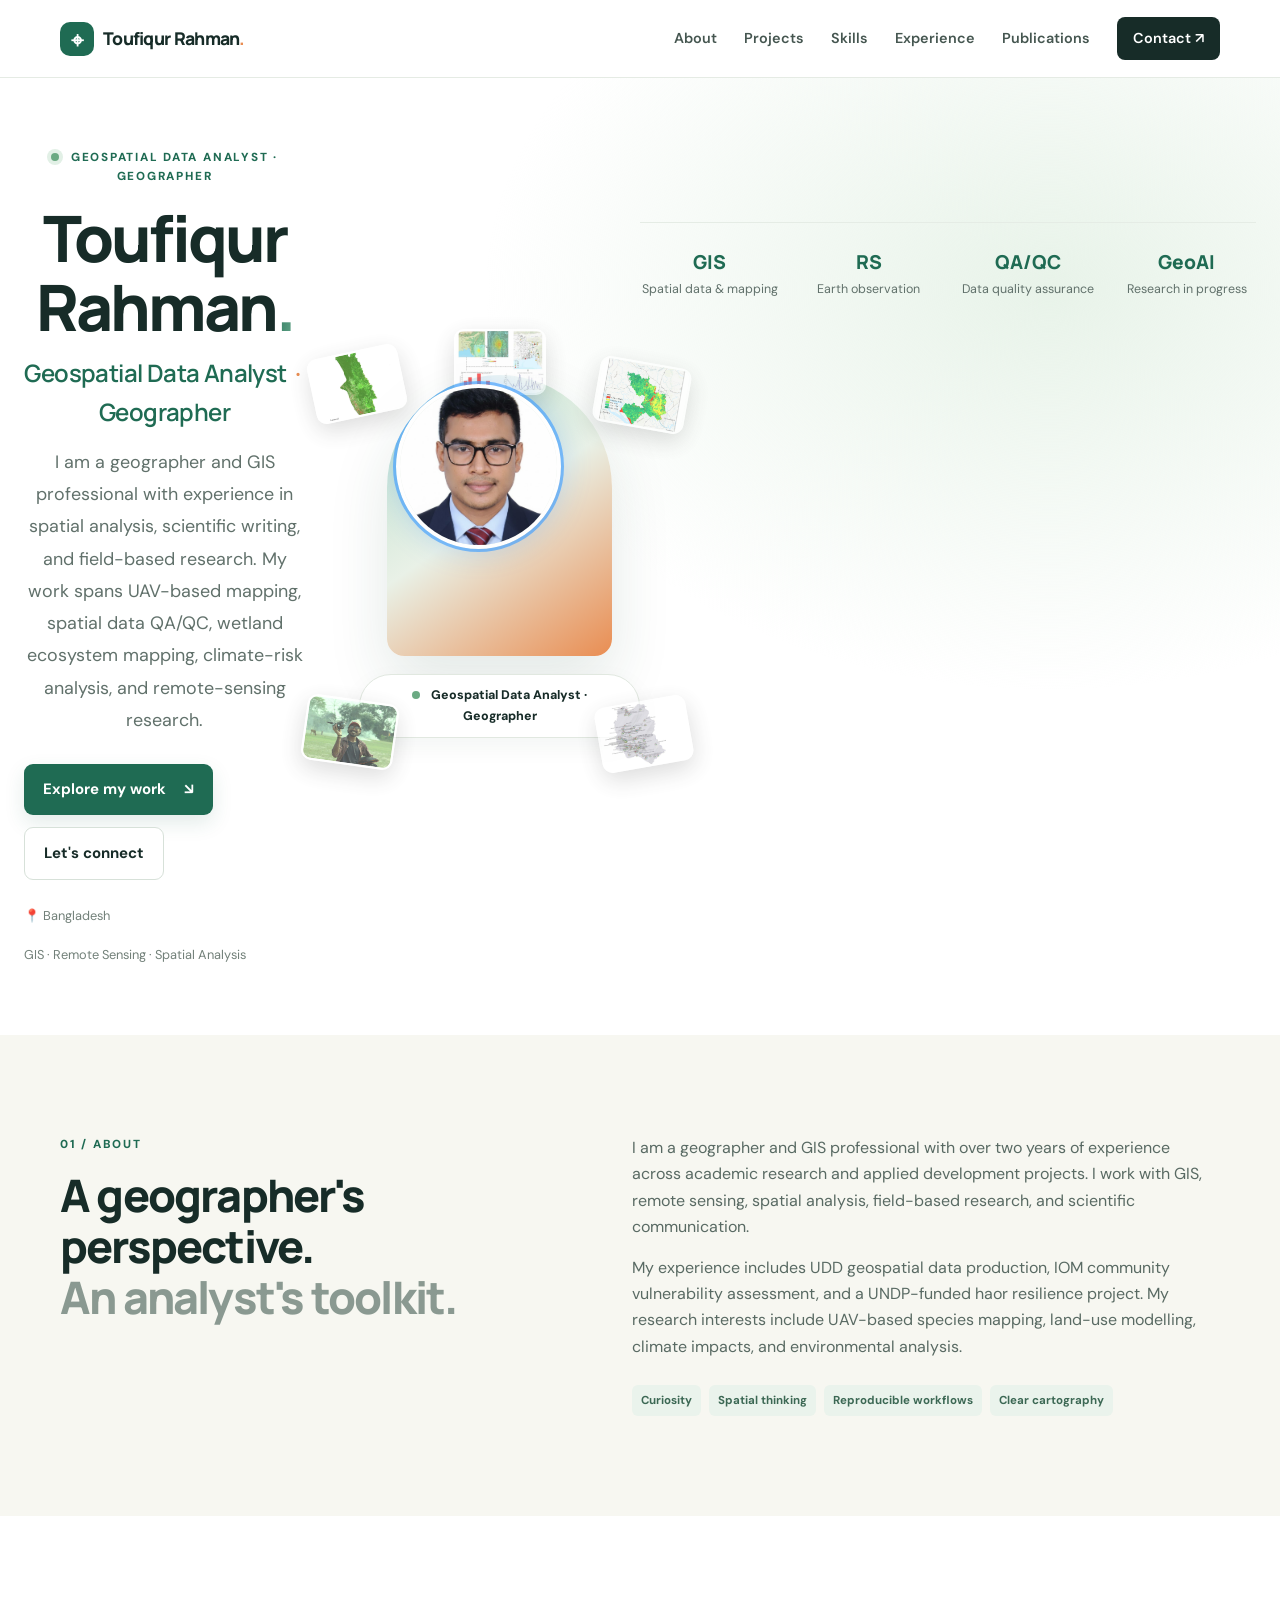
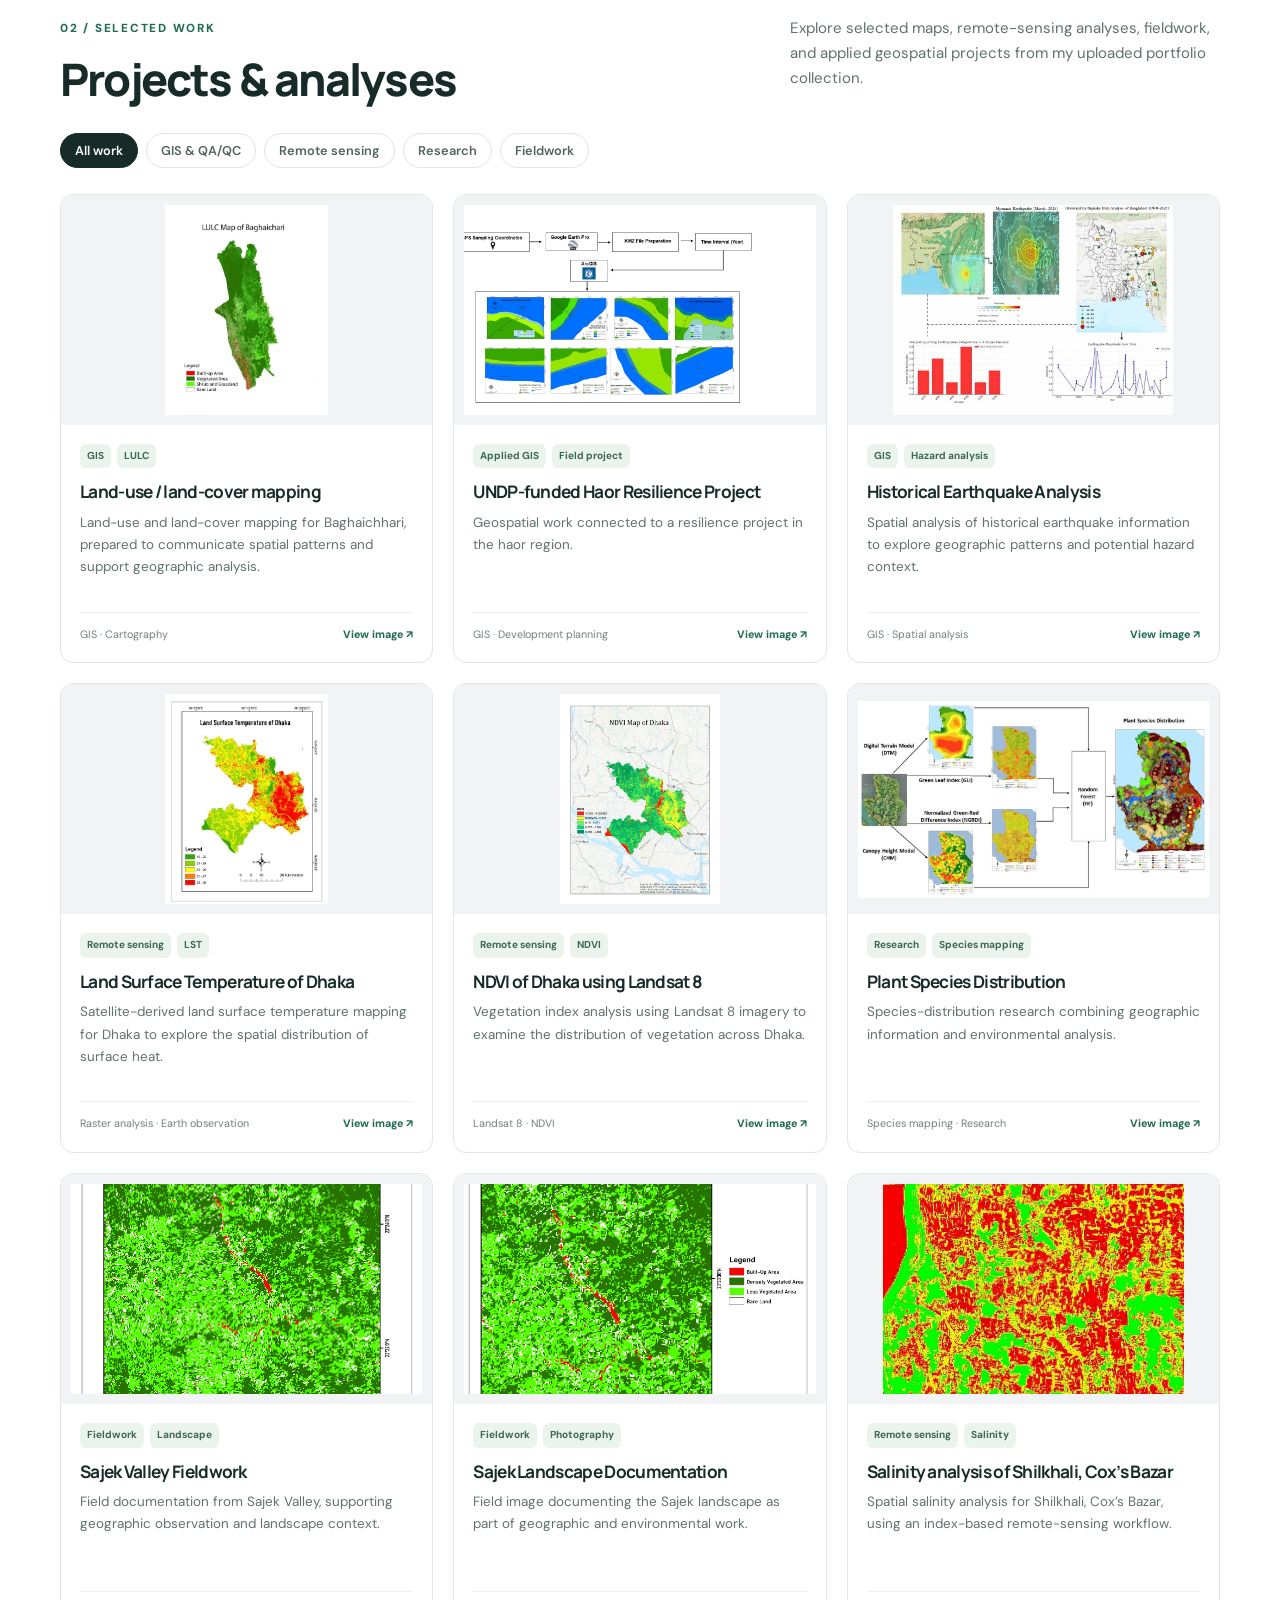
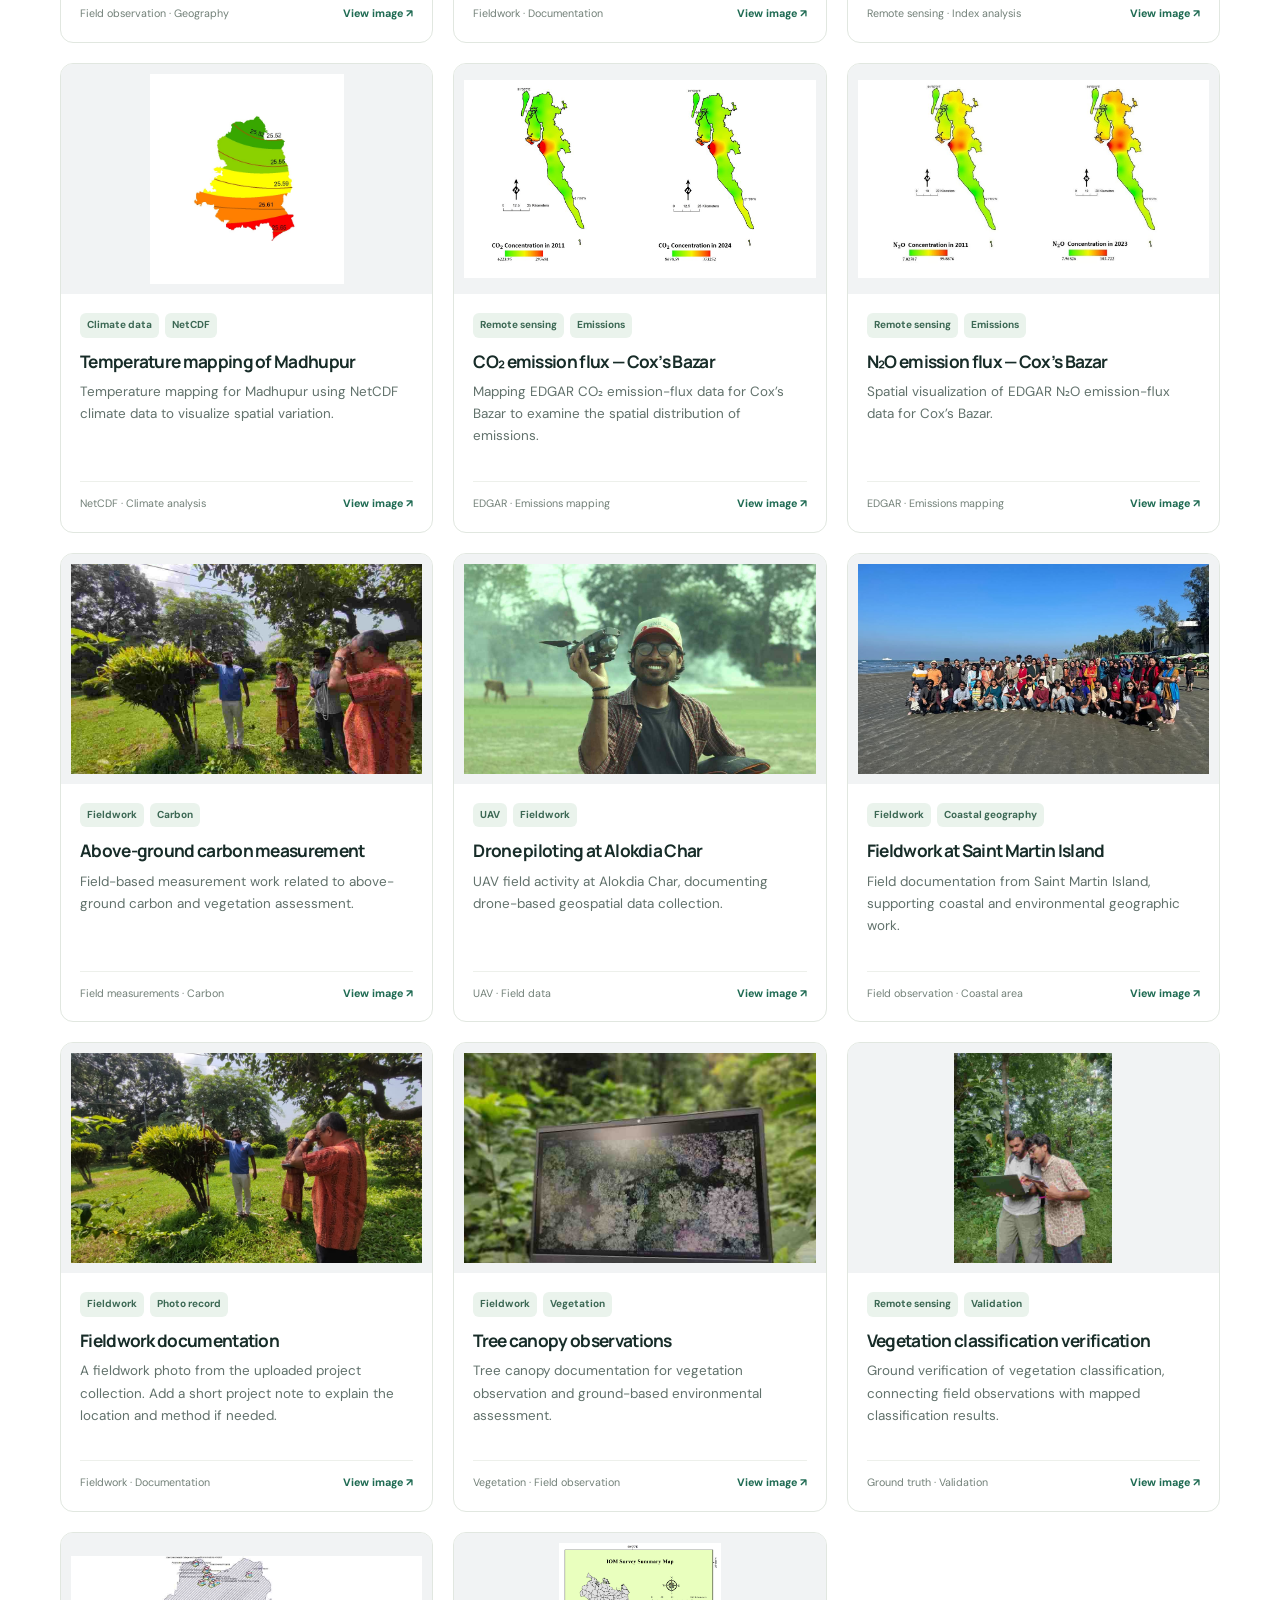
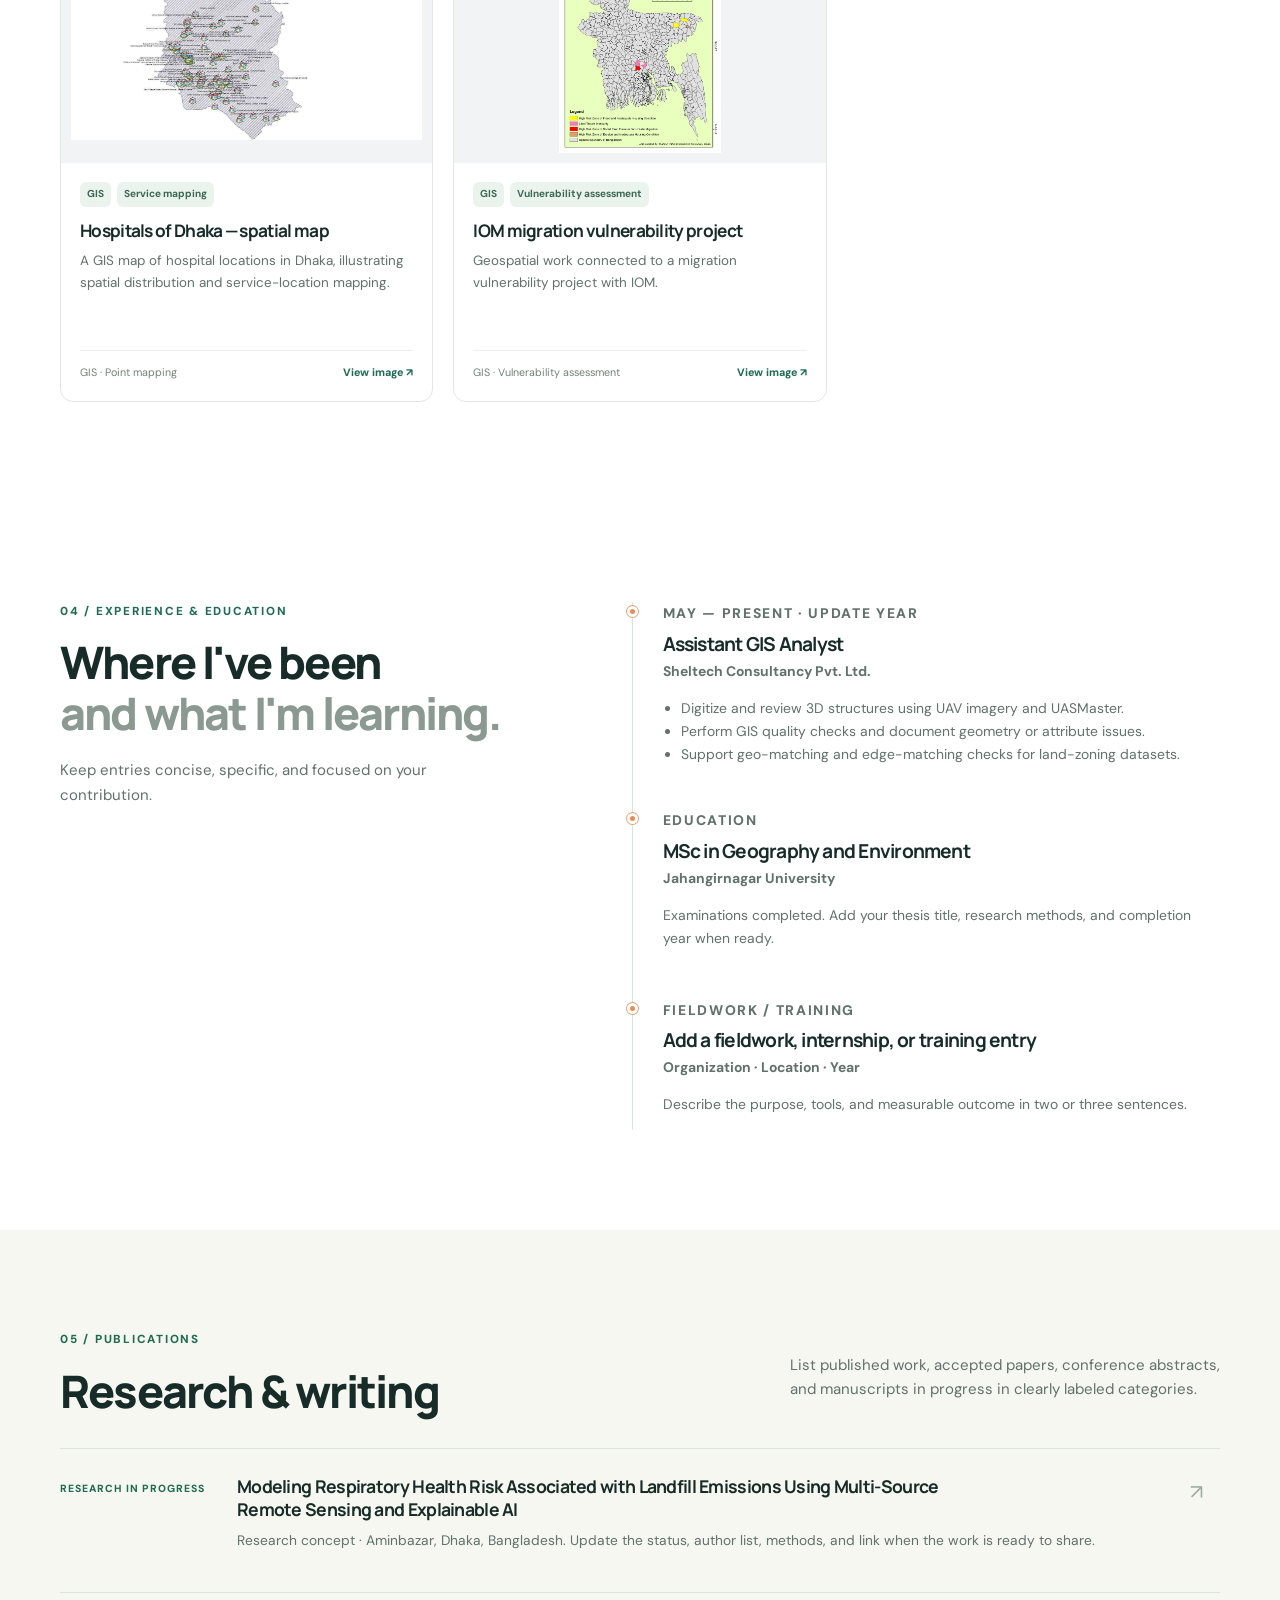
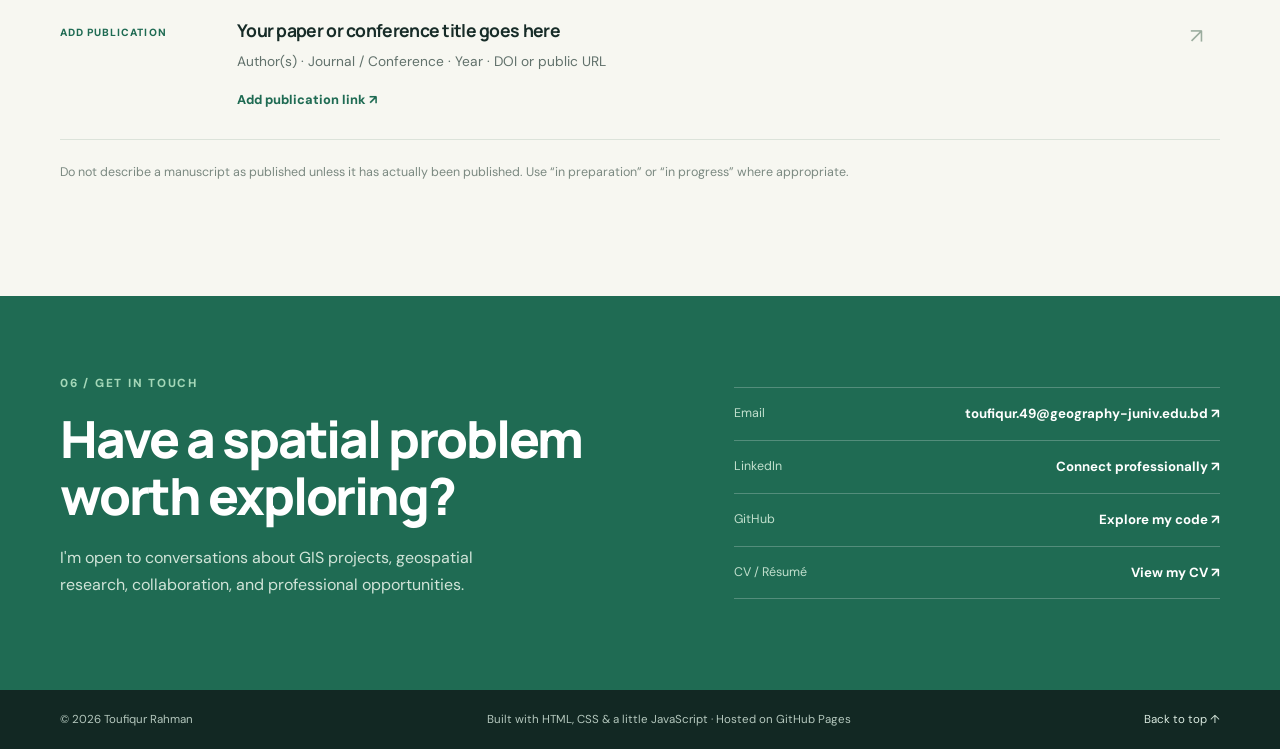
==== commit 195ae03c: "Update index.html" ====
--- a/index.html
+++ b/index.html
@@ -23,34 +23,109 @@
     </nav>
   </header>
 
-  <main>
-    <section class="hero section" id="home">
-      <div class="container hero-grid">
-        <div class="hero-copy">
-          <p class="eyebrow"><span class="status-dot"></span> GEOSPATIAL DATA ANALYST · GEOGRAPHER</p>
-          <h1 class="hero-name">Toufiqur<br><span class="name-surname">Rahman<span class="gradient-text">.</span></span></h1><p class="hero-role">Geospatial Data Analyst <span>·</span> Geographer</p>
-          <p class="hero-lead">I am a geographer and GIS professional with experience in spatial analysis, scientific writing, and field-based research. My work spans UAV-based mapping, spatial data QA/QC, wetland ecosystem mapping, climate-risk analysis, and remote-sensing research.</p>
-          <div class="hero-actions">
-            <a class="button button-primary" href="#projects">Explore my work <span>↘</span></a>
-            <a class="button button-secondary" href="#contact">Let's connect</a>
-          </div>
-          <div class="hero-meta"><span>📍 Bangladesh</span><span>GIS · Remote Sensing · Spatial Analysis</span></div>
-        </div>
-        <div class="hero-art profile-art">
-          <div class="profile-photo-frame">
-            <img class="profile-photo" src="assets/profile.jpg" alt="Portrait of Toufiqur Rahman">
-          </div>
-          <div class="profile-caption"><span class="profile-caption-dot"></span> Geospatial Data Analyst · Geographer</div>
-          
-        </div>
-      </div>
-      <div class="container stats-row">
-        <div><strong>GIS</strong><span>Spatial data & mapping</span></div>
-        <div><strong>RS</strong><span>Earth observation</span></div>
-        <div><strong>QA/QC</strong><span>Data quality assurance</span></div>
-        <div><strong>GeoAI</strong><span>Research in progress</span></div>
-      </div>
-    </section>
+
+<section class="hero section" id="home">
+  <div class="container hero-grid">
+
+    <div class="hero-copy">
+      <p class="eyebrow">
+        <span class="status-dot"></span>
+        GEOSPATIAL DATA ANALYST · GEOGRAPHER
+      </p>
+
+      <h1 class="hero-name">
+        Toufiqur<br>
+        <span class="name-surname">Rahman<span class="gradient-text">.</span></span>
+      </h1>
+
+      <p class="hero-role">
+        Geospatial Data Analyst <span>·</span> Geographer
+      </p>
+
+      <p class="hero-lead">
+        I am a geographer and GIS professional with experience in
+        spatial analysis, scientific writing, and field-based research.
+        My work spans UAV-based mapping, spatial data QA/QC, wetland
+        ecosystem mapping, climate-risk analysis, and remote-sensing research.
+      </p>
+
+      <div class="hero-actions">
+        <a class="button button-primary" href="#projects">
+          Explore my work <span>↘</span>
+        </a>
+        <a class="button button-secondary" href="#contact">
+          Let's connect
+        </a>
+      </div>
+
+      <div class="hero-meta">
+        <span>📍 Bangladesh</span>
+        <span>GIS · Remote Sensing · Spatial Analysis</span>
+      </div>
+    </div>
+
+    <div class="hero-art profile-art">
+
+      <!-- Animated project images behind the profile photo -->
+      <div class="floating-gallery" aria-hidden="true">
+
+        <img
+          class="float-img float-1"
+          src="assets/projects/Baghaichhari-LULC-Map.jpg"
+          alt=""
+        >
+
+        <img
+          class="float-img float-2"
+          src="assets/projects/NDVI-Map-of-Dhaka-Using-Landsat-8.jpg"
+          alt=""
+        >
+
+        <img
+          class="float-img float-3"
+          src="assets/projects/Drone-Piloting-at-Alokdia-Char.jpg"
+          alt=""
+        >
+
+        <img
+          class="float-img float-4"
+          src="assets/projects/Hospitals-of-Dhaka-Map.jpg"
+          alt=""
+        >
+
+        <img
+          class="float-img float-5"
+          src="assets/projects/Historical-Earthquake-Analysis-Project.jpg"
+          alt=""
+        >
+
+      </div>
+
+      <!-- Circular profile photo -->
+      <div class="profile-photo-frame">
+        <img
+          class="profile-photo"
+          src="assets/profile.jpg"
+          alt="Portrait of Toufiqur Rahman"
+        >
+      </div>
+
+      <div class="profile-caption">
+        <span class="profile-caption-dot"></span>
+        Geospatial Data Analyst · Geographer
+      </div>
+
+    </div>
+  </div>
+
+  <div class="container stats-row">
+    <div><strong>GIS</strong><span>Spatial data & mapping</span></div>
+    <div><strong>RS</strong><span>Earth observation</span></div>
+    <div><strong>QA/QC</strong><span>Data quality assurance</span></div>
+    <div><strong>GeoAI</strong><span>Research in progress</span></div>
+  </div>
+</section>
+
 
     <section class="section section-soft" id="about">
       <div class="container two-col">
--- a/style.css
+++ b/style.css
@@ -39,3 +39,237 @@
 .project-card { overflow: hidden; }
 .project-visual.project-image-wrap { display: block; }
 @media (max-width: 640px) { .project-image-wrap { height: 210px; } }
+
+/* ===== HERO SECTION ===== */
+
+.hero {
+  position: relative;
+  min-height: 90vh;
+  display: flex;
+  align-items: center;
+  justify-content: center;
+  text-align: center;
+  padding: 70px 24px;
+  overflow: hidden;
+  isolation: isolate;
+}
+
+.hero-content {
+  position: relative;
+  z-index: 2;
+  width: 100%;
+  max-width: 1000px;
+  margin: 0 auto;
+}
+
+/* ===== PROFILE PHOTO ===== */
+
+.hero-photo-area {
+  position: relative;
+  width: 220px;
+  height: 220px;
+  margin: 0 auto 28px;
+  display: flex;
+  align-items: center;
+  justify-content: center;
+  isolation: isolate;
+}
+
+.profile-photo {
+  width: 165px;
+  height: 165px;
+  object-fit: cover;
+  object-position: center;
+  border-radius: 50%;
+  border: 4px solid rgba(255, 255, 255, 0.95);
+  outline: 3px solid rgba(67, 160, 255, 0.65);
+  box-shadow: 0 0 30px rgba(55, 140, 255, 0.28);
+  position: relative;
+  z-index: 3;
+  transition: transform 0.35s ease, box-shadow 0.35s ease;
+}
+
+.profile-photo:hover {
+  transform: scale(1.04);
+  box-shadow: 0 0 42px rgba(55, 140, 255, 0.45);
+}
+
+/* ===== FLOATING PROJECT IMAGES ===== */
+
+.floating-gallery {
+  position: absolute;
+  inset: 0;
+  pointer-events: none;
+  z-index: 1;
+}
+
+.float-img {
+  position: absolute;
+  width: 92px;
+  height: 66px;
+  object-fit: cover;
+  border-radius: 10px;
+  border: 2px solid rgba(255, 255, 255, 0.7);
+  box-shadow: 0 8px 24px rgba(0, 0, 0, 0.18);
+  opacity: 0.78;
+  animation: floatAround 6s ease-in-out infinite;
+}
+
+.float-1 {
+  top: 4px;
+  left: -48px;
+  transform: rotate(-12deg);
+  animation-delay: 0s;
+}
+
+.float-2 {
+  top: 15px;
+  right: -48px;
+  transform: rotate(10deg);
+  animation-delay: -1.2s;
+}
+
+.float-3 {
+  bottom: 2px;
+  left: -55px;
+  transform: rotate(8deg);
+  animation-delay: -2.5s;
+}
+
+.float-4 {
+  bottom: 0;
+  right: -50px;
+  transform: rotate(-10deg);
+  animation-delay: -3.4s;
+}
+
+.float-5 {
+  top: -18px;
+  left: 50%;
+  margin-left: -46px;
+  animation-delay: -4.2s;
+}
+
+@keyframes floatAround {
+  0%, 100% {
+    translate: 0 0;
+  }
+  50% {
+    translate: 0 -13px;
+  }
+}
+
+/* ===== NAME AND INTRODUCTION ===== */
+
+.hero-eyebrow {
+  font-size: 0.78rem;
+  letter-spacing: 0.18em;
+  font-weight: 700;
+  opacity: 0.8;
+  margin: 0 0 12px;
+}
+
+.hero-name {
+  font-size: clamp(2.5rem, 5vw, 4rem);
+  line-height: 1.08;
+  letter-spacing: -0.045em;
+  font-weight: 800;
+  margin: 0 0 12px;
+  overflow-wrap: anywhere;
+}
+
+.hero-role {
+  font-size: clamp(1.05rem, 2.3vw, 1.5rem);
+  font-weight: 600;
+  margin: 0 0 14px;
+}
+
+.hero-description {
+  max-width: 650px;
+  margin: 0 auto 24px;
+  line-height: 1.8;
+  font-size: 1rem;
+}
+
+/* ===== BUTTONS ===== */
+
+.hero-buttons {
+  display: flex;
+  justify-content: center;
+  align-items: center;
+  flex-wrap: wrap;
+  gap: 14px;
+}
+
+.hero-buttons a {
+  display: inline-block;
+  padding: 12px 22px;
+  border-radius: 8px;
+  text-decoration: none;
+  font-weight: 600;
+  transition: transform 0.25s ease;
+}
+
+.hero-buttons a:hover {
+  transform: translateY(-3px);
+}
+
+/* ===== MOBILE RESPONSIVENESS ===== */
+
+@media (max-width: 600px) {
+  .hero {
+    min-height: auto;
+    padding: 55px 18px;
+  }
+
+  .hero-photo-area {
+    width: 190px;
+    height: 190px;
+    margin-bottom: 24px;
+  }
+
+  .profile-photo {
+    width: 140px;
+    height: 140px;
+  }
+
+  .float-img {
+    width: 70px;
+    height: 52px;
+  }
+
+  .float-1,
+  .float-3 {
+    left: -12px;
+  }
+
+  .float-2,
+  .float-4 {
+    right: -12px;
+  }
+
+  .float-5 {
+    top: -8px;
+    margin-left: -35px;
+  }
+
+  .hero-name {
+    font-size: clamp(2.15rem, 8vw, 3rem);
+  }
+
+  .hero-description {
+    font-size: 0.95rem;
+  }
+}
+
+/* Respect reduced-motion accessibility settings */
+@media (prefers-reduced-motion: reduce) {
+  .float-img {
+    animation: none;
+  }
+
+  .profile-photo,
+  .hero-buttons a {
+    transition: none;
+  }
+}
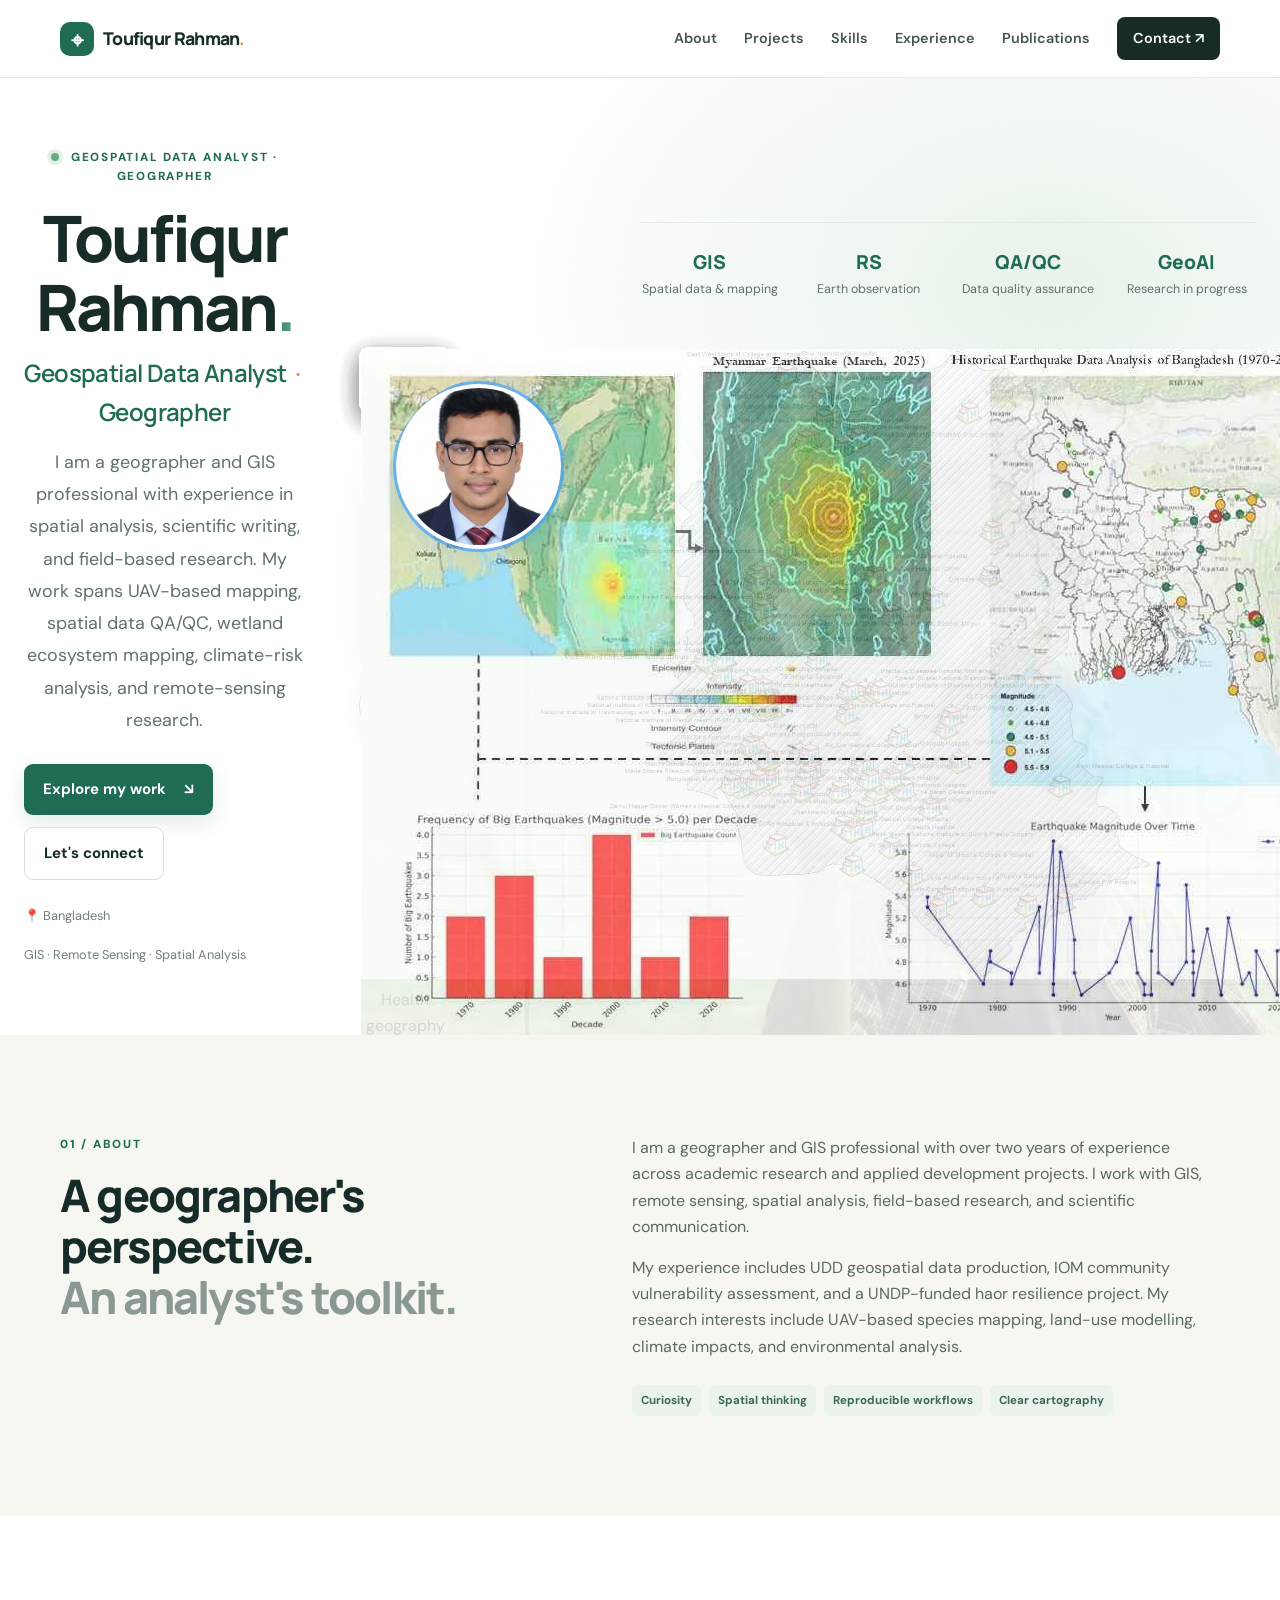
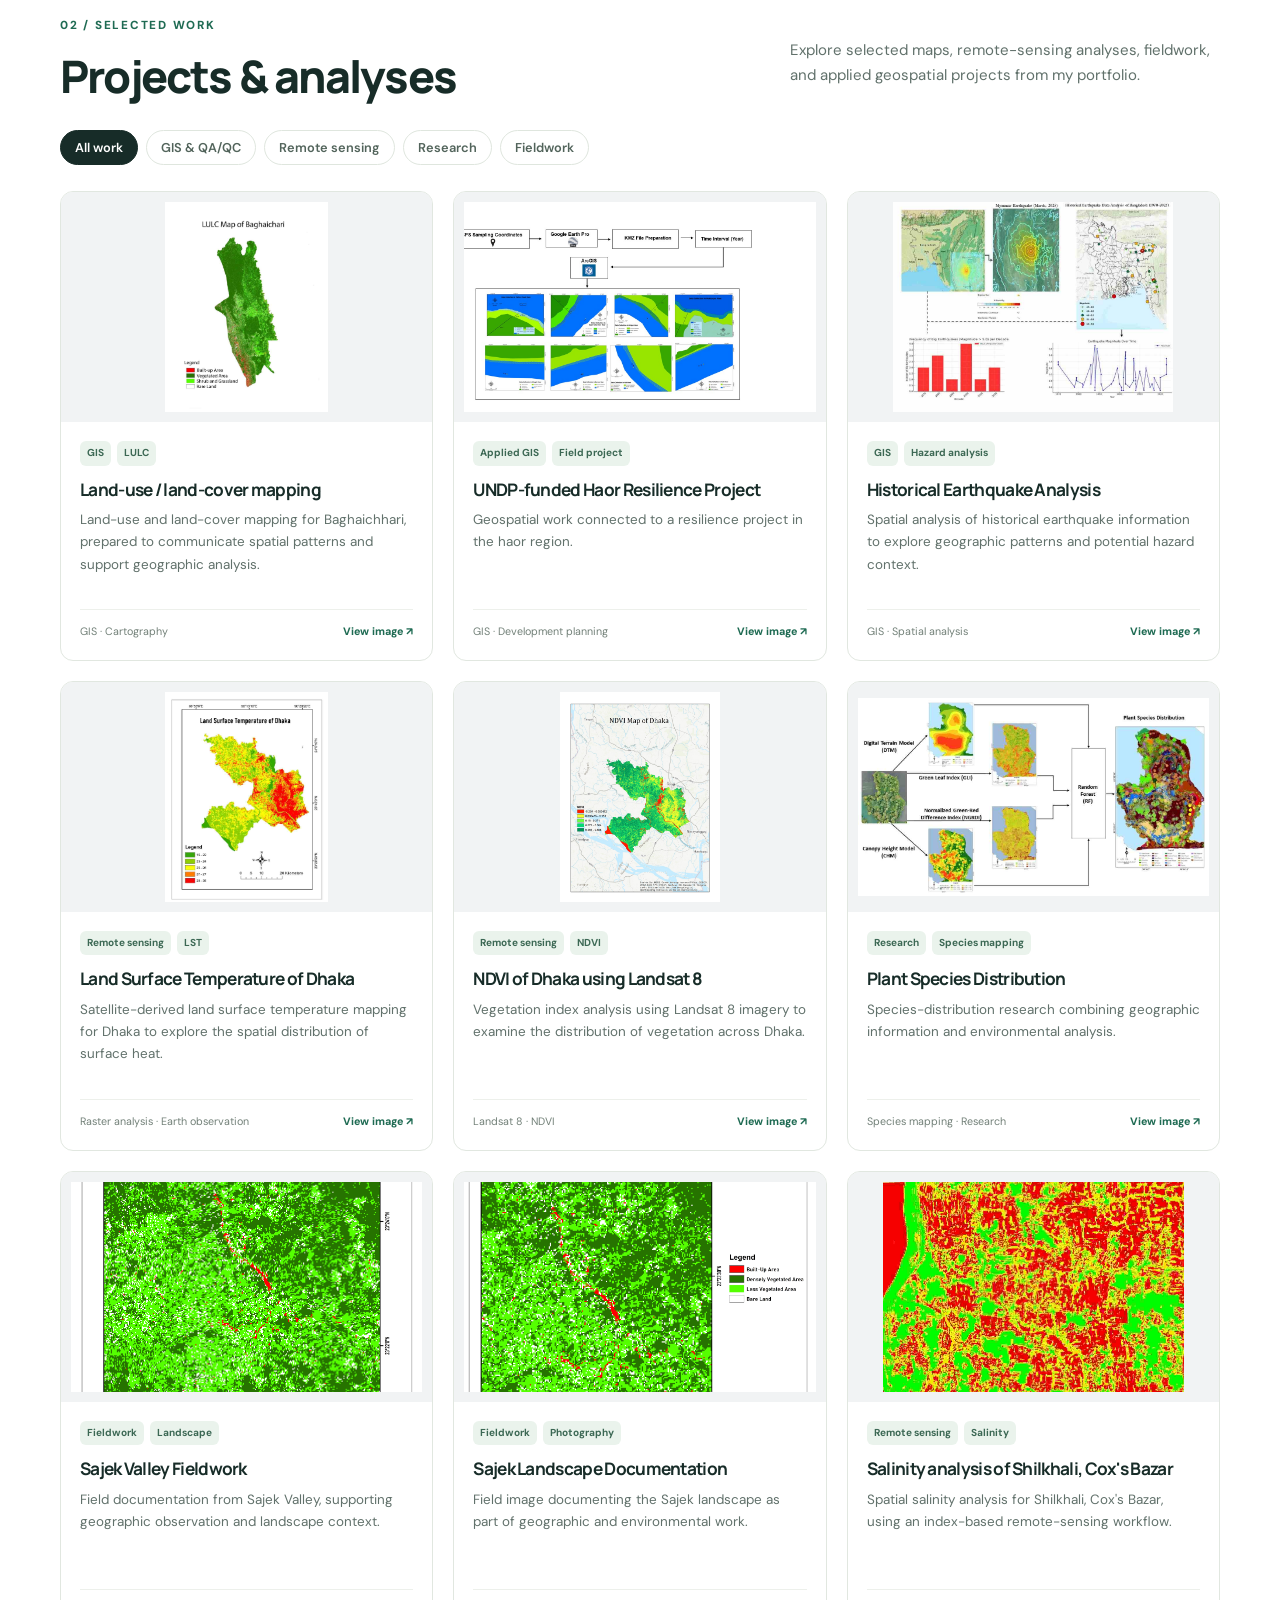
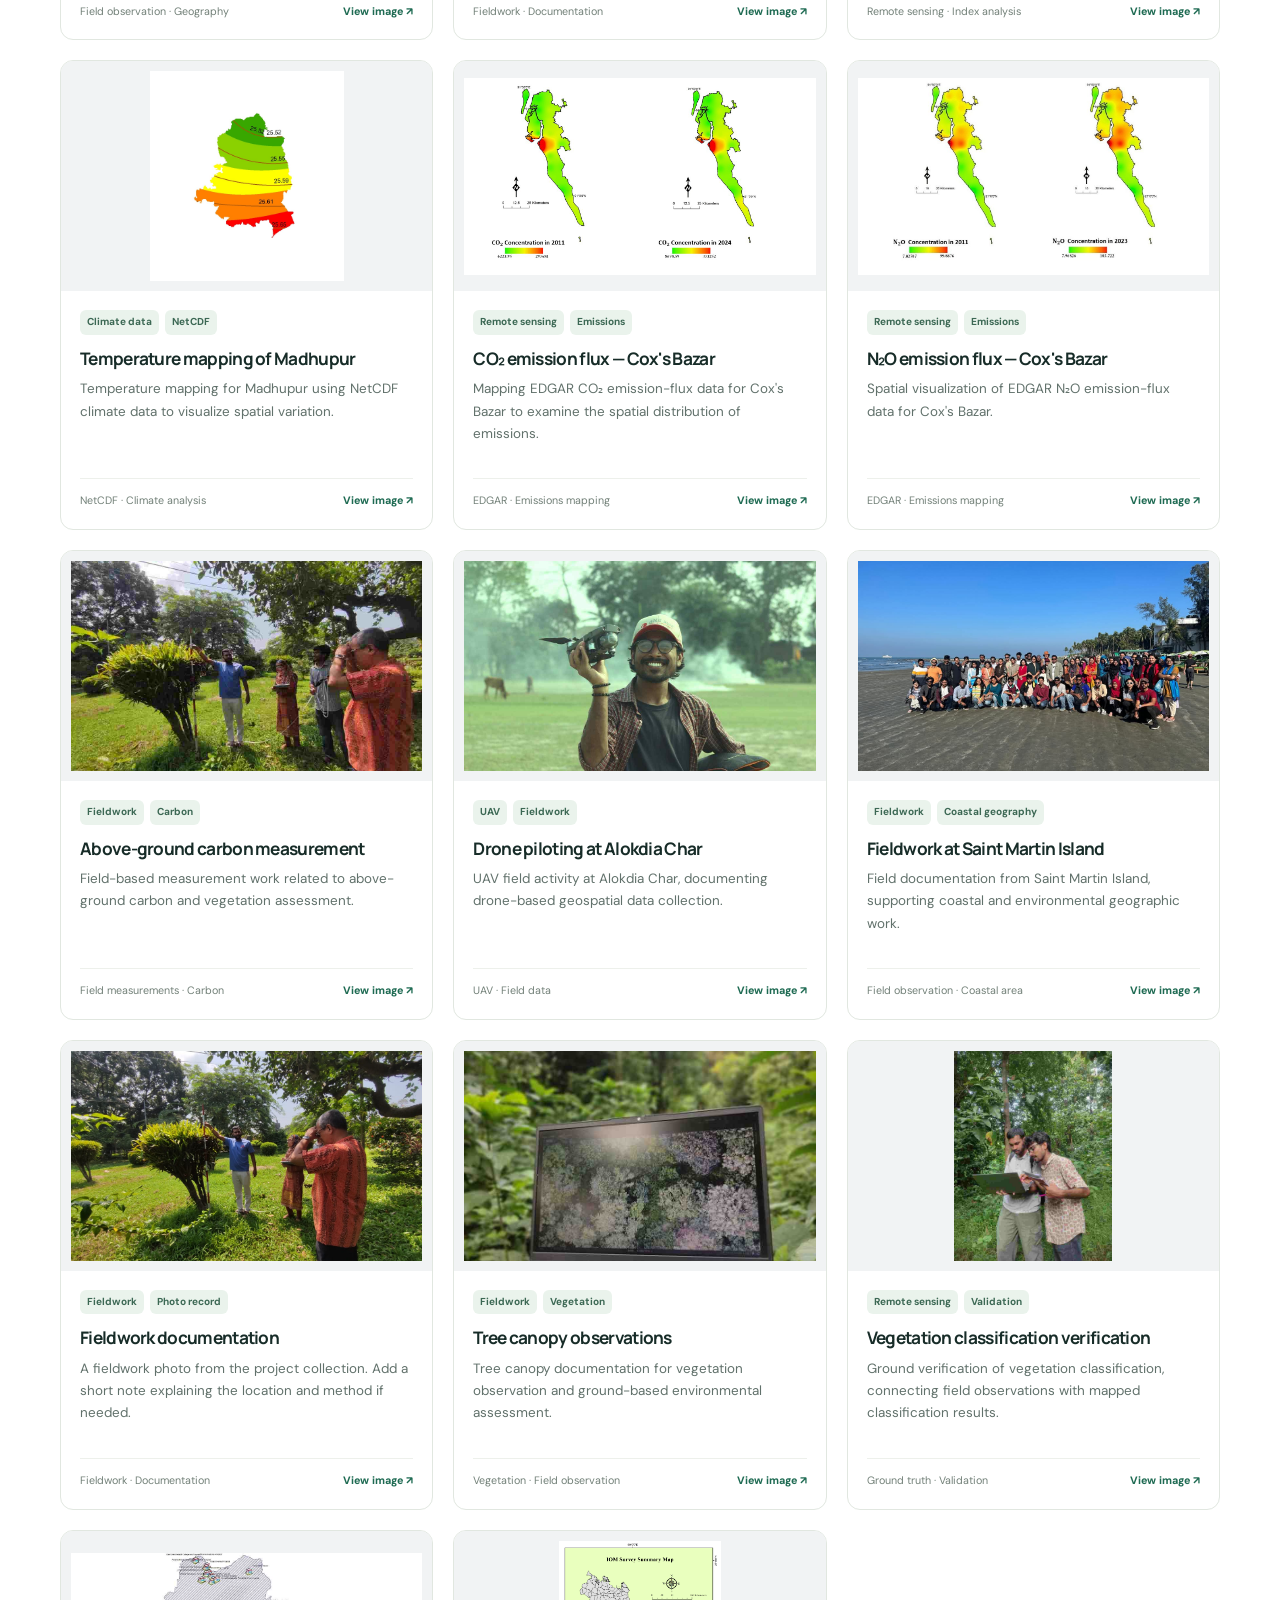
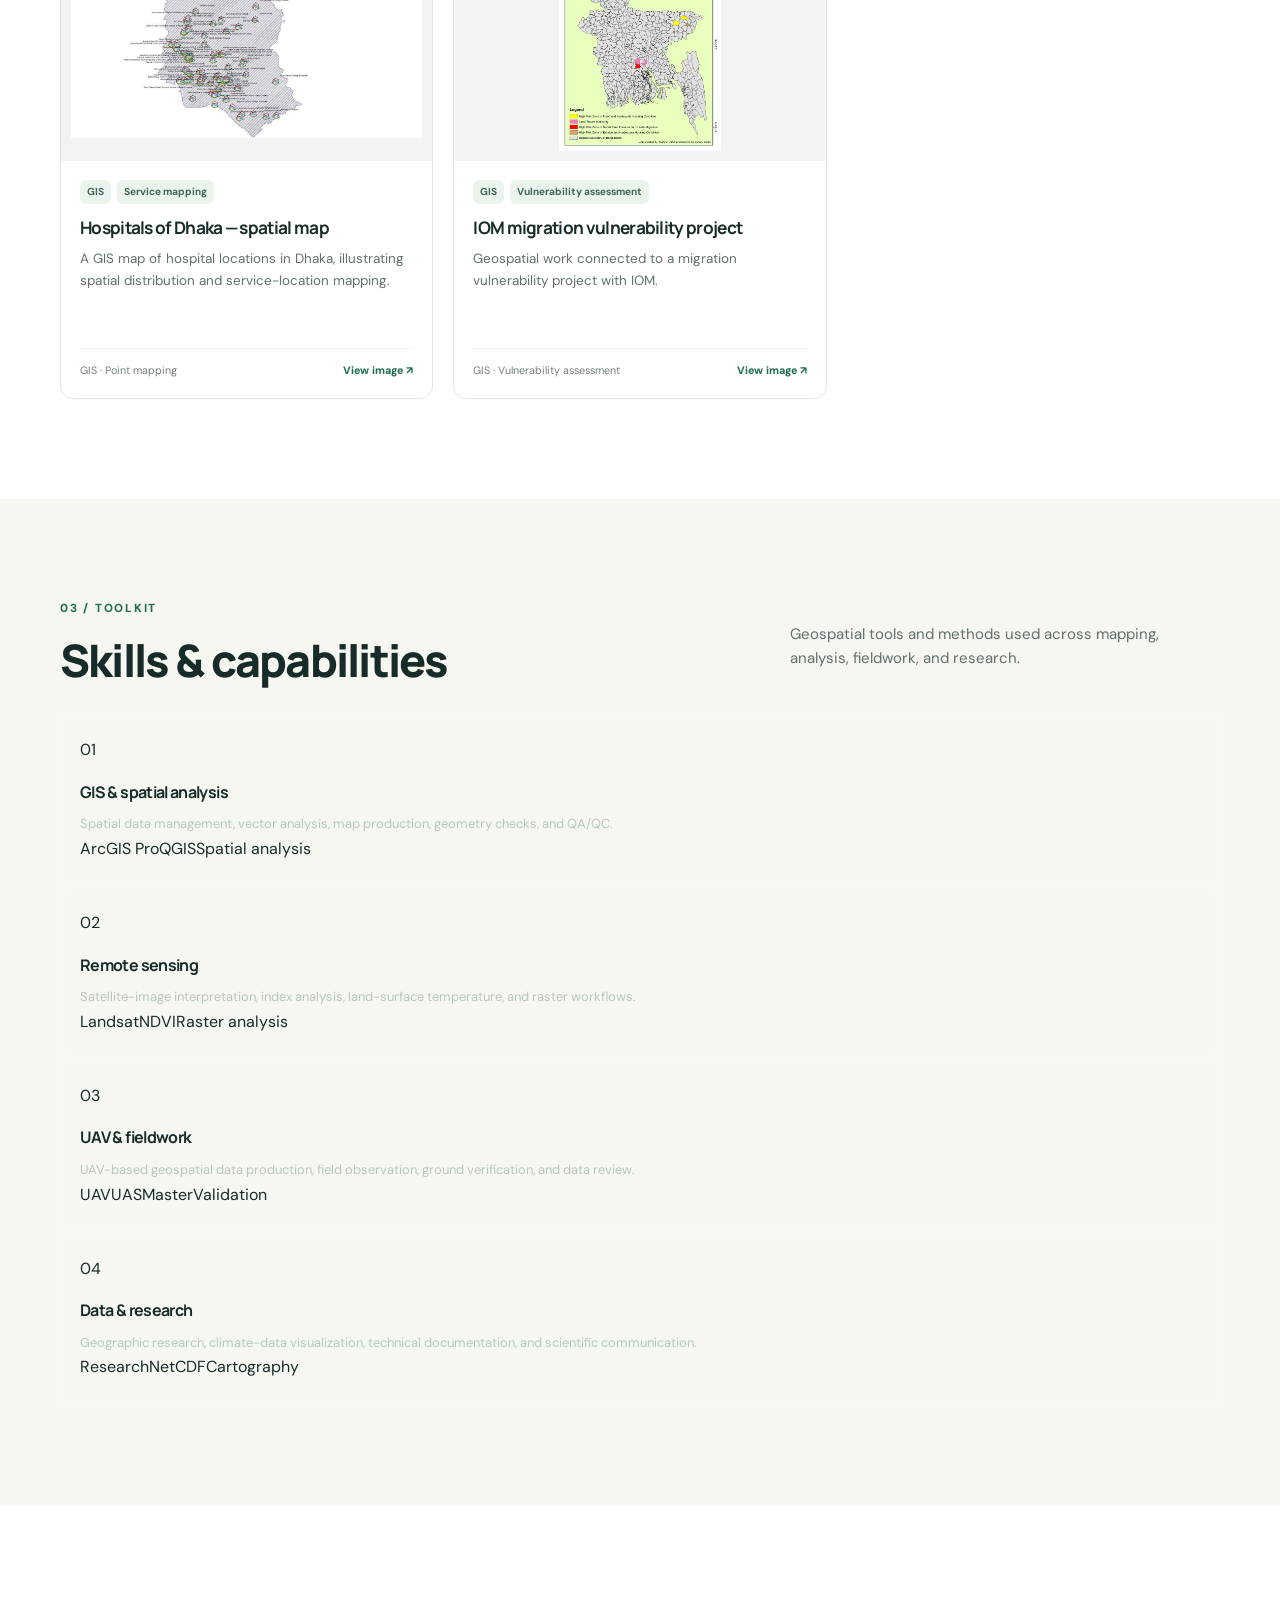
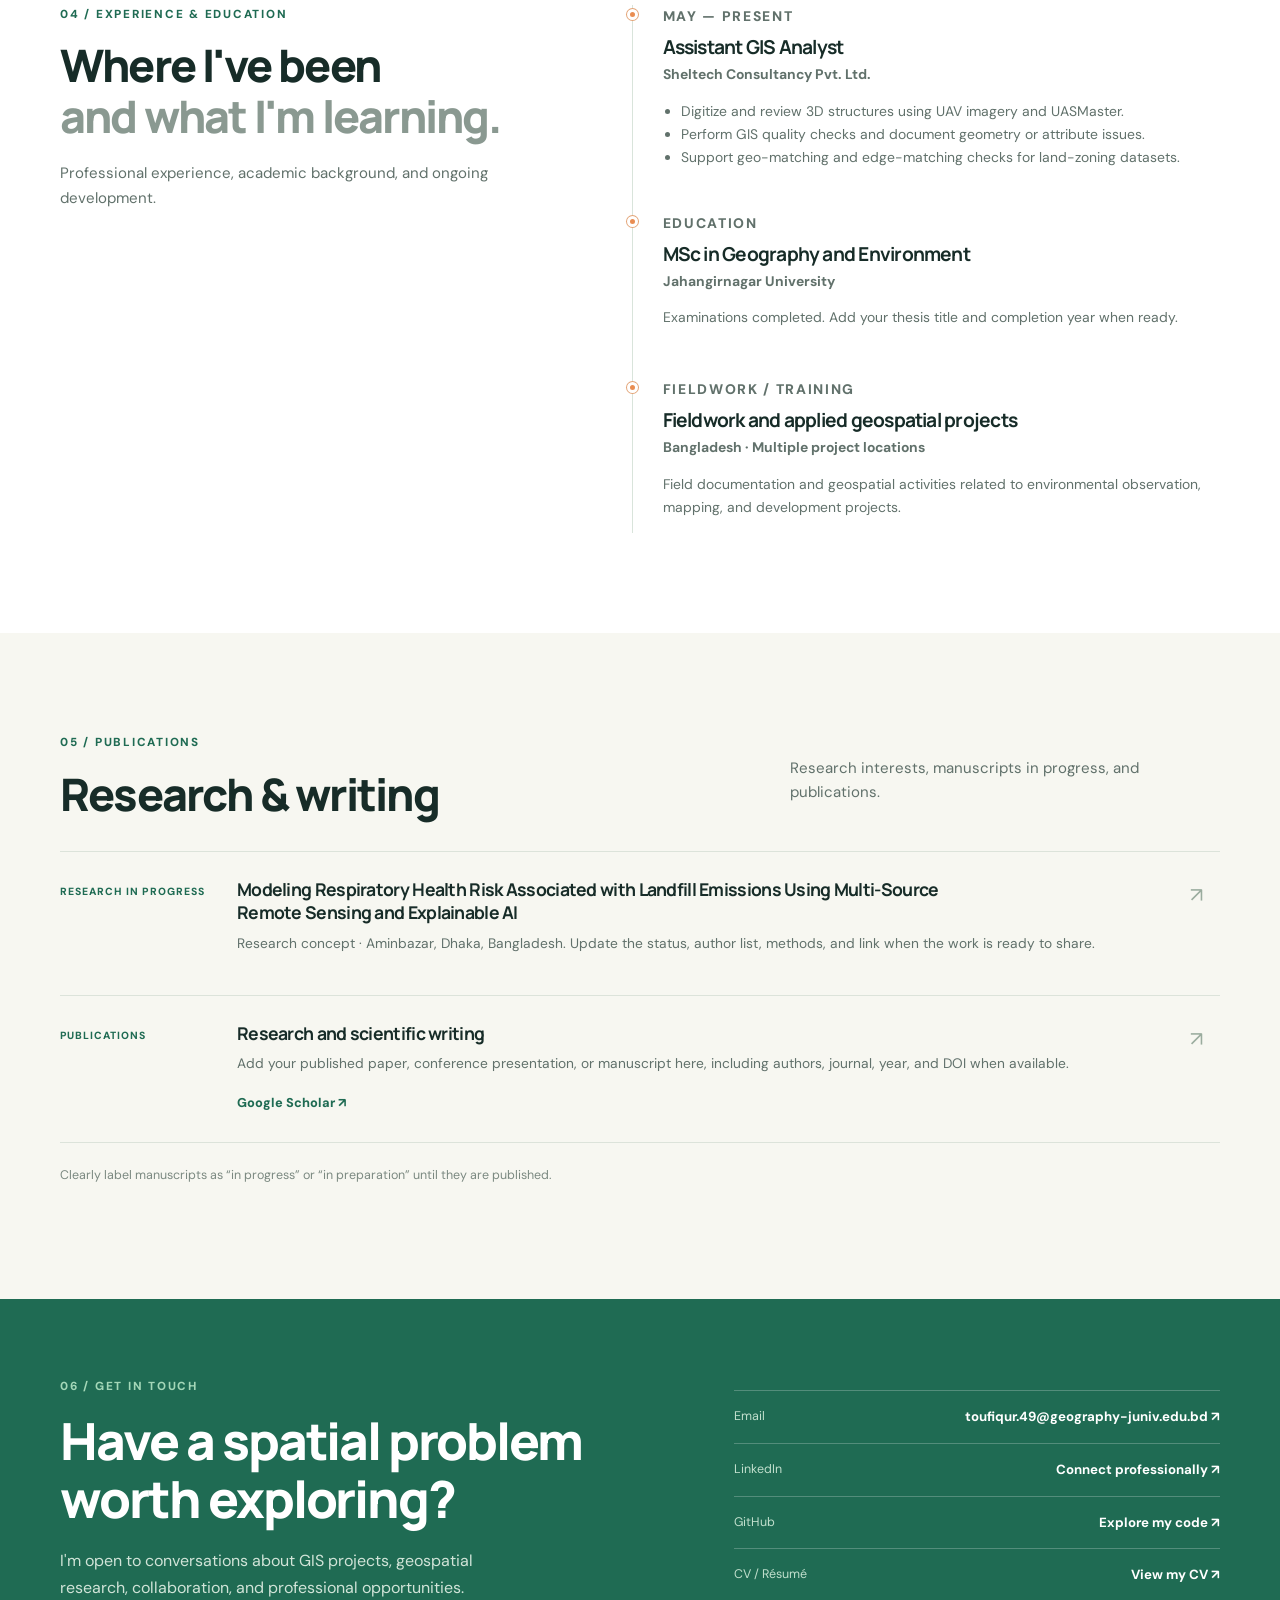
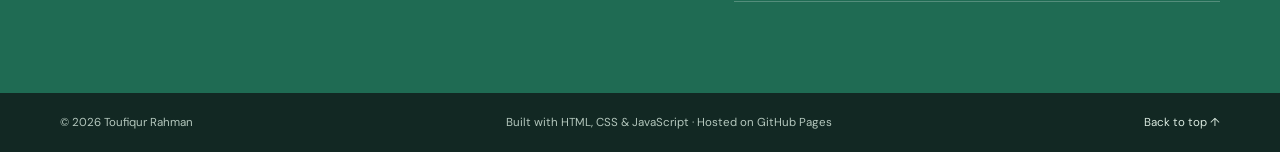
==== commit 0cf0f504: "Update index.html" ====
--- a/index.html
+++ b/index.html
@@ -1,269 +1,725 @@
+
 <!DOCTYPE html>
 <html lang="en">
 <head>
   <meta charset="UTF-8">
   <meta name="viewport" content="width=device-width, initial-scale=1">
-  <meta name="description" content="Portfolio of a geospatial data analyst and geographer working with GIS, remote sensing, spatial analysis, and cartography.">
-  <title>Toufiqur Rahman | Geospatial Data Analyst & Geographer</title>
+  <meta name="description" content="Portfolio of Toufiqur Rahman, a geospatial data analyst and geographer specializing in GIS, remote sensing, spatial analysis, and cartography.">
+  <meta name="theme-color" content="#f7f8fc">
+  <title>Toufiqur Rahman | Geospatial Data Analyst &amp; Geographer</title>
+
   <link rel="preconnect" href="https://fonts.googleapis.com">
   <link rel="preconnect" href="https://fonts.gstatic.com" crossorigin>
   <link href="https://fonts.googleapis.com/css2?family=DM+Sans:wght@400;500;600;700&family=Manrope:wght@400;500;600;700;800&display=swap" rel="stylesheet">
   <link rel="stylesheet" href="style.css">
 </head>
+
 <body>
   <header class="site-header">
     <nav class="nav container" aria-label="Main navigation">
-      <a class="brand" href="#home"><span class="brand-mark">⌖</span> <span>Toufiqur Rahman<span class="brand-dot">.</span></span></a>
-      <button class="menu-toggle" id="menuToggle" aria-label="Open navigation" aria-expanded="false">☰</button>
+      <a class="brand" href="#home">
+        <span class="brand-mark">⌖</span>
+        <span>Toufiqur Rahman<span class="brand-dot">.</span></span>
+      </a>
+
+      <button class="menu-toggle" id="menuToggle"
+        aria-label="Open navigation" aria-expanded="false">☰</button>
+
       <div class="nav-links" id="navLinks">
-        <a href="#about">About</a><a href="#projects">Projects</a><a href="#skills">Skills</a>
-        <a href="#experience">Experience</a><a href="#publications">Publications</a>
+        <a href="#about">About</a>
+        <a href="#projects">Projects</a>
+        <a href="#skills">Skills</a>
+        <a href="#experience">Experience</a>
+        <a href="#publications">Publications</a>
         <a class="nav-contact" href="#contact">Contact ↗</a>
       </div>
     </nav>
   </header>
 
-
-<section class="hero section" id="home">
-  <div class="container hero-grid">
-
-    <div class="hero-copy">
-      <p class="eyebrow">
-        <span class="status-dot"></span>
-        GEOSPATIAL DATA ANALYST · GEOGRAPHER
-      </p>
-
-      <h1 class="hero-name">
-        Toufiqur<br>
-        <span class="name-surname">Rahman<span class="gradient-text">.</span></span>
-      </h1>
-
-      <p class="hero-role">
-        Geospatial Data Analyst <span>·</span> Geographer
-      </p>
-
-      <p class="hero-lead">
-        I am a geographer and GIS professional with experience in
-        spatial analysis, scientific writing, and field-based research.
-        My work spans UAV-based mapping, spatial data QA/QC, wetland
-        ecosystem mapping, climate-risk analysis, and remote-sensing research.
-      </p>
-
-      <div class="hero-actions">
-        <a class="button button-primary" href="#projects">
-          Explore my work <span>↘</span>
-        </a>
-        <a class="button button-secondary" href="#contact">
-          Let's connect
-        </a>
-      </div>
-
-      <div class="hero-meta">
-        <span>📍 Bangladesh</span>
-        <span>GIS · Remote Sensing · Spatial Analysis</span>
-      </div>
-    </div>
-
-    <div class="hero-art profile-art">
-
-      <!-- Animated project images behind the profile photo -->
-      <div class="floating-gallery" aria-hidden="true">
-
-        <img
-          class="float-img float-1"
-          src="assets/projects/Baghaichhari-LULC-Map.jpg"
-          alt=""
-        >
-
-        <img
-          class="float-img float-2"
-          src="assets/projects/NDVI-Map-of-Dhaka-Using-Landsat-8.jpg"
-          alt=""
-        >
-
-        <img
-          class="float-img float-3"
-          src="assets/projects/Drone-Piloting-at-Alokdia-Char.jpg"
-          alt=""
-        >
-
-        <img
-          class="float-img float-4"
-          src="assets/projects/Hospitals-of-Dhaka-Map.jpg"
-          alt=""
-        >
-
-        <img
-          class="float-img float-5"
-          src="assets/projects/Historical-Earthquake-Analysis-Project.jpg"
-          alt=""
-        >
-
-      </div>
-
-      <!-- Circular profile photo -->
-      <div class="profile-photo-frame">
-        <img
-          class="profile-photo"
-          src="assets/profile.jpg"
-          alt="Portrait of Toufiqur Rahman"
-        >
-      </div>
-
-      <div class="profile-caption">
-        <span class="profile-caption-dot"></span>
-        Geospatial Data Analyst · Geographer
-      </div>
-
-    </div>
-  </div>
-
-  <div class="container stats-row">
-    <div><strong>GIS</strong><span>Spatial data & mapping</span></div>
-    <div><strong>RS</strong><span>Earth observation</span></div>
-    <div><strong>QA/QC</strong><span>Data quality assurance</span></div>
-    <div><strong>GeoAI</strong><span>Research in progress</span></div>
-  </div>
-</section>
-
-
+  <main>
+    <!-- HERO -->
+    <section class="hero section" id="home">
+      <div class="container hero-grid">
+
+        <div class="hero-copy">
+          <p class="eyebrow">
+            <span class="status-dot"></span>
+            GEOSPATIAL DATA ANALYST · GEOGRAPHER
+          </p>
+
+          <h1 class="hero-name">
+            Toufiqur<br>
+            <span class="name-surname">Rahman<span class="gradient-text">.</span></span>
+          </h1>
+
+          <p class="hero-role">
+            Geospatial Data Analyst <span>·</span> Geographer
+          </p>
+
+          <p class="hero-lead">
+            I am a geographer and GIS professional with experience in spatial
+            analysis, scientific writing, and field-based research. My work
+            spans UAV-based mapping, spatial data QA/QC, wetland ecosystem
+            mapping, climate-risk analysis, and remote-sensing research.
+          </p>
+
+          <div class="hero-actions">
+            <a class="button button-primary" href="#projects">
+              Explore my work <span>↘</span>
+            </a>
+            <a class="button button-secondary" href="#contact">
+              Let's connect
+            </a>
+          </div>
+
+          <div class="hero-meta">
+            <span>📍 Bangladesh</span>
+            <span>GIS · Remote Sensing · Spatial Analysis</span>
+          </div>
+        </div>
+
+        <!-- PROFILE PHOTO + FLOATING PROJECT IMAGES -->
+        <div class="hero-art profile-art">
+
+          <div class="floating-gallery" aria-label="Selected geospatial projects">
+            <div class="float-img float-img-1">
+              <img src="assets/projects/Baghaichhari-LULC-Map.jpg"
+                   alt="Baghaichhari land-use and land-cover map">
+              <span>Land-use mapping</span>
+            </div>
+
+            <div class="float-img float-img-2">
+              <img src="assets/projects/NDVI-Map-of-Dhaka-Using-Landsat-8.jpg"
+                   alt="NDVI map of Dhaka using Landsat 8">
+              <span>Remote sensing</span>
+            </div>
+
+            <div class="float-img float-img-3">
+              <img src="assets/projects/Drone-Piloting-at-Alokdia-Char.jpg"
+                   alt="Drone piloting at Alokdia Char">
+              <span>UAV fieldwork</span>
+            </div>
+
+            <div class="float-img float-img-4">
+              <img src="assets/projects/Hospitals-of-Dhaka-Map.jpg"
+                   alt="GIS map of hospitals in Dhaka">
+              <span>Health geography</span>
+            </div>
+
+            <div class="float-img float-img-5">
+              <img src="assets/projects/Historical-Earthquake-Analysis-Project.jpg"
+                   alt="Historical earthquake analysis map">
+              <span>Hazard analysis</span>
+            </div>
+          </div>
+
+          <div class="profile-photo-frame">
+            <img class="profile-photo"
+                 src="assets/profile.jpg"
+                 alt="Portrait of Toufiqur Rahman">
+          </div>
+
+          <div class="profile-caption">
+            <span class="profile-caption-dot"></span>
+            Geospatial Data Analyst · Geographer
+          </div>
+        </div>
+      </div>
+
+      <div class="container stats-row">
+        <div>
+          <strong>GIS</strong>
+          <span>Spatial data &amp; mapping</span>
+        </div>
+        <div>
+          <strong>RS</strong>
+          <span>Earth observation</span>
+        </div>
+        <div>
+          <strong>QA/QC</strong>
+          <span>Data quality assurance</span>
+        </div>
+        <div>
+          <strong>GeoAI</strong>
+          <span>Research in progress</span>
+        </div>
+      </div>
+    </section>
+
+    <!-- ABOUT -->
     <section class="section section-soft" id="about">
       <div class="container two-col">
-        <div><p class="eyebrow">01 / ABOUT</p><h2>A geographer's perspective.<br><span class="muted">An analyst's toolkit.</span></h2></div>
+        <div>
+          <p class="eyebrow">01 / ABOUT</p>
+          <h2>
+            A geographer's perspective.<br>
+            <span class="muted">An analyst's toolkit.</span>
+          </h2>
+        </div>
+
         <div class="about-copy">
-          <p>I am a geographer and GIS professional with over two years of experience across academic research and applied development projects. I work with GIS, remote sensing, spatial analysis, field-based research, and scientific communication.</p>
-          <p>My experience includes UDD geospatial data production, IOM community vulnerability assessment, and a UNDP-funded haor resilience project. My research interests include UAV-based species mapping, land-use modelling, climate impacts, and environmental analysis.</p>
-          <div class="about-pills"><span>Curiosity</span><span>Spatial thinking</span><span>Reproducible workflows</span><span>Clear cartography</span></div>
+          <p>
+            I am a geographer and GIS professional with over two years of
+            experience across academic research and applied development
+            projects. I work with GIS, remote sensing, spatial analysis,
+            field-based research, and scientific communication.
+          </p>
+
+          <p>
+            My experience includes UDD geospatial data production, IOM
+            community vulnerability assessment, and a UNDP-funded haor
+            resilience project. My research interests include UAV-based
+            species mapping, land-use modelling, climate impacts, and
+            environmental analysis.
+          </p>
+
+          <div class="about-pills">
+            <span>Curiosity</span>
+            <span>Spatial thinking</span>
+            <span>Reproducible workflows</span>
+            <span>Clear cartography</span>
+          </div>
         </div>
       </div>
     </section>
 
+    <!-- PROJECTS -->
     <section class="section" id="projects">
       <div class="container">
-        <div class="section-heading"><div><p class="eyebrow">02 / SELECTED WORK</p><h2>Projects & analyses</h2></div><p class="section-intro">Explore selected maps, remote-sensing analyses, fieldwork, and applied geospatial projects from my uploaded portfolio collection.</p></div>
+        <div class="section-heading">
+          <div>
+            <p class="eyebrow">02 / SELECTED WORK</p>
+            <h2>Projects &amp; analyses</h2>
+          </div>
+          <p class="section-intro">
+            Explore selected maps, remote-sensing analyses, fieldwork, and
+            applied geospatial projects from my portfolio.
+          </p>
+        </div>
+
         <div class="filter-row" role="group" aria-label="Filter projects">
-          <button class="filter-btn active" data-filter="all">All work</button><button class="filter-btn" data-filter="gis">GIS & QA/QC</button><button class="filter-btn" data-filter="remote-sensing">Remote sensing</button><button class="filter-btn" data-filter="research">Research</button><button class="filter-btn" data-filter="fieldwork">Fieldwork</button>
-        </div>
+          <button class="filter-btn active" data-filter="all">All work</button>
+          <button class="filter-btn" data-filter="gis">GIS &amp; QA/QC</button>
+          <button class="filter-btn" data-filter="remote-sensing">Remote sensing</button>
+          <button class="filter-btn" data-filter="research">Research</button>
+          <button class="filter-btn" data-filter="fieldwork">Fieldwork</button>
+        </div>
+
         <div class="project-grid">
+
           <article class="project-card" data-category="gis">
-            <div class="project-visual project-image-wrap"><img class="project-image map-image" src="assets/projects/Baghaichhari-LULC-Map.jpg" alt="Land-use / land-cover mapping" loading="lazy"></div>
-            <div class="project-body"><div class="project-tags"><span>GIS</span><span>LULC</span></div><h3>Land-use / land-cover mapping</h3><p>Land-use and land-cover mapping for Baghaichhari, prepared to communicate spatial patterns and support geographic analysis.</p><div class="project-footer"><span>GIS · Cartography</span><a href="assets/projects/Baghaichhari-LULC-Map.jpg" target="_blank" rel="noopener">View image ↗</a></div></div>
-          </article>
+            <div class="project-visual project-image-wrap">
+              <img class="project-image map-image"
+                   src="assets/projects/Baghaichhari-LULC-Map.jpg"
+                   alt="Land-use and land-cover mapping" loading="lazy">
+            </div>
+            <div class="project-body">
+              <div class="project-tags"><span>GIS</span><span>LULC</span></div>
+              <h3>Land-use / land-cover mapping</h3>
+              <p>Land-use and land-cover mapping for Baghaichhari, prepared to communicate spatial patterns and support geographic analysis.</p>
+              <div class="project-footer">
+                <span>GIS · Cartography</span>
+                <a href="assets/projects/Baghaichhari-LULC-Map.jpg" target="_blank" rel="noopener">View image ↗</a>
+              </div>
+            </div>
+          </article>
+
           <article class="project-card" data-category="fieldwork">
-            <div class="project-visual project-image-wrap"><img class="project-image photo-image" src="assets/projects/Haor-Project-with-UNDP.jpg" alt="UNDP-funded Haor Resilience Project" loading="lazy"></div>
-            <div class="project-body"><div class="project-tags"><span>Applied GIS</span><span>Field project</span></div><h3>UNDP-funded Haor Resilience Project</h3><p>Geospatial work connected to a resilience project in the haor region.</p><div class="project-footer"><span>GIS · Development planning</span><a href="assets/projects/Haor-Project-with-UNDP.jpg" target="_blank" rel="noopener">View image ↗</a></div></div>
-          </article>
+            <div class="project-visual project-image-wrap">
+              <img class="project-image photo-image"
+                   src="assets/projects/Haor-Project-with-UNDP.jpg"
+                   alt="UNDP-funded Haor Resilience Project" loading="lazy">
+            </div>
+            <div class="project-body">
+              <div class="project-tags"><span>Applied GIS</span><span>Field project</span></div>
+              <h3>UNDP-funded Haor Resilience Project</h3>
+              <p>Geospatial work connected to a resilience project in the haor region.</p>
+              <div class="project-footer">
+                <span>GIS · Development planning</span>
+                <a href="assets/projects/Haor-Project-with-UNDP.jpg" target="_blank" rel="noopener">View image ↗</a>
+              </div>
+            </div>
+          </article>
+
           <article class="project-card" data-category="gis">
-            <div class="project-visual project-image-wrap"><img class="project-image map-image" src="assets/projects/Historical-Earthquake-Analysis-Project.jpg" alt="Historical Earthquake Analysis" loading="lazy"></div>
-            <div class="project-body"><div class="project-tags"><span>GIS</span><span>Hazard analysis</span></div><h3>Historical Earthquake Analysis</h3><p>Spatial analysis of historical earthquake information to explore geographic patterns and potential hazard context.</p><div class="project-footer"><span>GIS · Spatial analysis</span><a href="assets/projects/Historical-Earthquake-Analysis-Project.jpg" target="_blank" rel="noopener">View image ↗</a></div></div>
-          </article>
+            <div class="project-visual project-image-wrap">
+              <img class="project-image map-image"
+                   src="assets/projects/Historical-Earthquake-Analysis-Project.jpg"
+                   alt="Historical earthquake analysis" loading="lazy">
+            </div>
+            <div class="project-body">
+              <div class="project-tags"><span>GIS</span><span>Hazard analysis</span></div>
+              <h3>Historical Earthquake Analysis</h3>
+              <p>Spatial analysis of historical earthquake information to explore geographic patterns and potential hazard context.</p>
+              <div class="project-footer">
+                <span>GIS · Spatial analysis</span>
+                <a href="assets/projects/Historical-Earthquake-Analysis-Project.jpg" target="_blank" rel="noopener">View image ↗</a>
+              </div>
+            </div>
+          </article>
+
           <article class="project-card" data-category="remote-sensing">
-            <div class="project-visual project-image-wrap"><img class="project-image map-image" src="assets/projects/LST-Dhaka.jpg" alt="Land Surface Temperature of Dhaka" loading="lazy"></div>
-            <div class="project-body"><div class="project-tags"><span>Remote sensing</span><span>LST</span></div><h3>Land Surface Temperature of Dhaka</h3><p>Satellite-derived land surface temperature mapping for Dhaka to explore the spatial distribution of surface heat.</p><div class="project-footer"><span>Raster analysis · Earth observation</span><a href="assets/projects/LST-Dhaka.jpg" target="_blank" rel="noopener">View image ↗</a></div></div>
-          </article>
+            <div class="project-visual project-image-wrap">
+              <img class="project-image map-image"
+                   src="assets/projects/LST-Dhaka.jpg"
+                   alt="Land Surface Temperature of Dhaka" loading="lazy">
+            </div>
+            <div class="project-body">
+              <div class="project-tags"><span>Remote sensing</span><span>LST</span></div>
+              <h3>Land Surface Temperature of Dhaka</h3>
+              <p>Satellite-derived land surface temperature mapping for Dhaka to explore the spatial distribution of surface heat.</p>
+              <div class="project-footer">
+                <span>Raster analysis · Earth observation</span>
+                <a href="assets/projects/LST-Dhaka.jpg" target="_blank" rel="noopener">View image ↗</a>
+              </div>
+            </div>
+          </article>
+
           <article class="project-card" data-category="remote-sensing">
-            <div class="project-visual project-image-wrap"><img class="project-image map-image" src="assets/projects/NDVI-Map-of-Dhaka-Using-Landsat-8.jpg" alt="NDVI of Dhaka using Landsat 8" loading="lazy"></div>
-            <div class="project-body"><div class="project-tags"><span>Remote sensing</span><span>NDVI</span></div><h3>NDVI of Dhaka using Landsat 8</h3><p>Vegetation index analysis using Landsat 8 imagery to examine the distribution of vegetation across Dhaka.</p><div class="project-footer"><span>Landsat 8 · NDVI</span><a href="assets/projects/NDVI-Map-of-Dhaka-Using-Landsat-8.jpg" target="_blank" rel="noopener">View image ↗</a></div></div>
-          </article>
+            <div class="project-visual project-image-wrap">
+              <img class="project-image map-image"
+                   src="assets/projects/NDVI-Map-of-Dhaka-Using-Landsat-8.jpg"
+                   alt="NDVI of Dhaka using Landsat 8" loading="lazy">
+            </div>
+            <div class="project-body">
+              <div class="project-tags"><span>Remote sensing</span><span>NDVI</span></div>
+              <h3>NDVI of Dhaka using Landsat 8</h3>
+              <p>Vegetation index analysis using Landsat 8 imagery to examine the distribution of vegetation across Dhaka.</p>
+              <div class="project-footer">
+                <span>Landsat 8 · NDVI</span>
+                <a href="assets/projects/NDVI-Map-of-Dhaka-Using-Landsat-8.jpg" target="_blank" rel="noopener">View image ↗</a>
+              </div>
+            </div>
+          </article>
+
           <article class="project-card" data-category="research">
-            <div class="project-visual project-image-wrap"><img class="project-image map-image" src="assets/projects/Plant-Species-Distribution-Project.jpg" alt="Plant Species Distribution" loading="lazy"></div>
-            <div class="project-body"><div class="project-tags"><span>Research</span><span>Species mapping</span></div><h3>Plant Species Distribution</h3><p>Species-distribution research combining geographic information and environmental analysis.</p><div class="project-footer"><span>Species mapping · Research</span><a href="assets/projects/Plant-Species-Distribution-Project.jpg" target="_blank" rel="noopener">View image ↗</a></div></div>
-          </article>
+            <div class="project-visual project-image-wrap">
+              <img class="project-image map-image"
+                   src="assets/projects/Plant-Species-Distribution-Project.jpg"
+                   alt="Plant species distribution" loading="lazy">
+            </div>
+            <div class="project-body">
+              <div class="project-tags"><span>Research</span><span>Species mapping</span></div>
+              <h3>Plant Species Distribution</h3>
+              <p>Species-distribution research combining geographic information and environmental analysis.</p>
+              <div class="project-footer">
+                <span>Species mapping · Research</span>
+                <a href="assets/projects/Plant-Species-Distribution-Project.jpg" target="_blank" rel="noopener">View image ↗</a>
+              </div>
+            </div>
+          </article>
+
           <article class="project-card" data-category="fieldwork">
-            <div class="project-visual project-image-wrap"><img class="project-image photo-image" src="assets/projects/Sajek-Valley.jpg" alt="Sajek Valley Fieldwork" loading="lazy"></div>
-            <div class="project-body"><div class="project-tags"><span>Fieldwork</span><span>Landscape</span></div><h3>Sajek Valley Fieldwork</h3><p>Field documentation from Sajek Valley, supporting geographic observation and landscape context.</p><div class="project-footer"><span>Field observation · Geography</span><a href="assets/projects/Sajek-Valley.jpg" target="_blank" rel="noopener">View image ↗</a></div></div>
-          </article>
+            <div class="project-visual project-image-wrap">
+              <img class="project-image photo-image"
+                   src="assets/projects/Sajek-Valley.jpg"
+                   alt="Sajek Valley fieldwork" loading="lazy">
+            </div>
+            <div class="project-body">
+              <div class="project-tags"><span>Fieldwork</span><span>Landscape</span></div>
+              <h3>Sajek Valley Fieldwork</h3>
+              <p>Field documentation from Sajek Valley, supporting geographic observation and landscape context.</p>
+              <div class="project-footer">
+                <span>Field observation · Geography</span>
+                <a href="assets/projects/Sajek-Valley.jpg" target="_blank" rel="noopener">View image ↗</a>
+              </div>
+            </div>
+          </article>
+
           <article class="project-card" data-category="fieldwork">
-            <div class="project-visual project-image-wrap"><img class="project-image photo-image" src="assets/projects/Sajek.jpg" alt="Sajek Landscape Documentation" loading="lazy"></div>
-            <div class="project-body"><div class="project-tags"><span>Fieldwork</span><span>Photography</span></div><h3>Sajek Landscape Documentation</h3><p>Field image documenting the Sajek landscape as part of geographic and environmental work.</p><div class="project-footer"><span>Fieldwork · Documentation</span><a href="assets/projects/Sajek.jpg" target="_blank" rel="noopener">View image ↗</a></div></div>
-          </article>
+            <div class="project-visual project-image-wrap">
+              <img class="project-image photo-image"
+                   src="assets/projects/Sajek.jpg"
+                   alt="Sajek landscape documentation" loading="lazy">
+            </div>
+            <div class="project-body">
+              <div class="project-tags"><span>Fieldwork</span><span>Photography</span></div>
+              <h3>Sajek Landscape Documentation</h3>
+              <p>Field image documenting the Sajek landscape as part of geographic and environmental work.</p>
+              <div class="project-footer">
+                <span>Fieldwork · Documentation</span>
+                <a href="assets/projects/Sajek.jpg" target="_blank" rel="noopener">View image ↗</a>
+              </div>
+            </div>
+          </article>
+
           <article class="project-card" data-category="remote-sensing">
-            <div class="project-visual project-image-wrap"><img class="project-image map-image" src="assets/projects/Salinity-NDSI-Analysis-of-Shilkhali-Cox-s-Bazar.jpg" alt="Salinity analysis of Shilkhali, Cox’s Bazar" loading="lazy"></div>
-            <div class="project-body"><div class="project-tags"><span>Remote sensing</span><span>Salinity</span></div><h3>Salinity analysis of Shilkhali, Cox’s Bazar</h3><p>Spatial salinity analysis for Shilkhali, Cox’s Bazar, using an index-based remote-sensing workflow.</p><div class="project-footer"><span>Remote sensing · Index analysis</span><a href="assets/projects/Salinity-NDSI-Analysis-of-Shilkhali-Cox-s-Bazar.jpg" target="_blank" rel="noopener">View image ↗</a></div></div>
-          </article>
+            <div class="project-visual project-image-wrap">
+              <img class="project-image map-image"
+                   src="assets/projects/Salinity-NDSI-Analysis-of-Shilkhali-Cox-s-Bazar.jpg"
+                   alt="Salinity analysis of Shilkhali, Cox's Bazar" loading="lazy">
+            </div>
+            <div class="project-body">
+              <div class="project-tags"><span>Remote sensing</span><span>Salinity</span></div>
+              <h3>Salinity analysis of Shilkhali, Cox's Bazar</h3>
+              <p>Spatial salinity analysis for Shilkhali, Cox's Bazar, using an index-based remote-sensing workflow.</p>
+              <div class="project-footer">
+                <span>Remote sensing · Index analysis</span>
+                <a href="assets/projects/Salinity-NDSI-Analysis-of-Shilkhali-Cox-s-Bazar.jpg" target="_blank" rel="noopener">View image ↗</a>
+              </div>
+            </div>
+          </article>
+
           <article class="project-card" data-category="remote-sensing">
-            <div class="project-visual project-image-wrap"><img class="project-image map-image" src="assets/projects/Temperature-Map-of-Madhupur-Using-NetCDF-Data.jpg" alt="Temperature mapping of Madhupur" loading="lazy"></div>
-            <div class="project-body"><div class="project-tags"><span>Climate data</span><span>NetCDF</span></div><h3>Temperature mapping of Madhupur</h3><p>Temperature mapping for Madhupur using NetCDF climate data to visualize spatial variation.</p><div class="project-footer"><span>NetCDF · Climate analysis</span><a href="assets/projects/Temperature-Map-of-Madhupur-Using-NetCDF-Data.jpg" target="_blank" rel="noopener">View image ↗</a></div></div>
-          </article>
+            <div class="project-visual project-image-wrap">
+              <img class="project-image map-image"
+                   src="assets/projects/Temperature-Map-of-Madhupur-Using-NetCDF-Data.jpg"
+                   alt="Temperature mapping of Madhupur" loading="lazy">
+            </div>
+            <div class="project-body">
+              <div class="project-tags"><span>Climate data</span><span>NetCDF</span></div>
+              <h3>Temperature mapping of Madhupur</h3>
+              <p>Temperature mapping for Madhupur using NetCDF climate data to visualize spatial variation.</p>
+              <div class="project-footer">
+                <span>NetCDF · Climate analysis</span>
+                <a href="assets/projects/Temperature-Map-of-Madhupur-Using-NetCDF-Data.jpg" target="_blank" rel="noopener">View image ↗</a>
+              </div>
+            </div>
+          </article>
+
           <article class="project-card" data-category="remote-sensing">
-            <div class="project-visual project-image-wrap"><img class="project-image map-image" src="assets/projects/EDGAR-CO2-Emission-Flux-in-Cos-s-Bazar-Maps.jpg" alt="CO₂ emission flux — Cox’s Bazar" loading="lazy"></div>
-            <div class="project-body"><div class="project-tags"><span>Remote sensing</span><span>Emissions</span></div><h3>CO₂ emission flux — Cox’s Bazar</h3><p>Mapping EDGAR CO₂ emission-flux data for Cox’s Bazar to examine the spatial distribution of emissions.</p><div class="project-footer"><span>EDGAR · Emissions mapping</span><a href="assets/projects/EDGAR-CO2-Emission-Flux-in-Cos-s-Bazar-Maps.jpg" target="_blank" rel="noopener">View image ↗</a></div></div>
-          </article>
+            <div class="project-visual project-image-wrap">
+              <img class="project-image map-image"
+                   src="assets/projects/EDGAR-CO2-Emission-Flux-in-Cos-s-Bazar-Maps.jpg"
+                   alt="CO2 emission flux in Cox's Bazar" loading="lazy">
+            </div>
+            <div class="project-body">
+              <div class="project-tags"><span>Remote sensing</span><span>Emissions</span></div>
+              <h3>CO₂ emission flux — Cox's Bazar</h3>
+              <p>Mapping EDGAR CO₂ emission-flux data for Cox's Bazar to examine the spatial distribution of emissions.</p>
+              <div class="project-footer">
+                <span>EDGAR · Emissions mapping</span>
+                <a href="assets/projects/EDGAR-CO2-Emission-Flux-in-Cos-s-Bazar-Maps.jpg" target="_blank" rel="noopener">View image ↗</a>
+              </div>
+            </div>
+          </article>
+
           <article class="project-card" data-category="remote-sensing">
-            <div class="project-visual project-image-wrap"><img class="project-image map-image" src="assets/projects/EDGAR-N20-Emission-Flux-Map-in-Cos-s-Bazar-Maps.jpg" alt="N₂O emission flux — Cox’s Bazar" loading="lazy"></div>
-            <div class="project-body"><div class="project-tags"><span>Remote sensing</span><span>Emissions</span></div><h3>N₂O emission flux — Cox’s Bazar</h3><p>Spatial visualization of EDGAR N₂O emission-flux data for Cox’s Bazar.</p><div class="project-footer"><span>EDGAR · Emissions mapping</span><a href="assets/projects/EDGAR-N20-Emission-Flux-Map-in-Cos-s-Bazar-Maps.jpg" target="_blank" rel="noopener">View image ↗</a></div></div>
-          </article>
+            <div class="project-visual project-image-wrap">
+              <img class="project-image map-image"
+                   src="assets/projects/EDGAR-N20-Emission-Flux-Map-in-Cos-s-Bazar-Maps.jpg"
+                   alt="N2O emission flux in Cox's Bazar" loading="lazy">
+            </div>
+            <div class="project-body">
+              <div class="project-tags"><span>Remote sensing</span><span>Emissions</span></div>
+              <h3>N₂O emission flux — Cox's Bazar</h3>
+              <p>Spatial visualization of EDGAR N₂O emission-flux data for Cox's Bazar.</p>
+              <div class="project-footer">
+                <span>EDGAR · Emissions mapping</span>
+                <a href="assets/projects/EDGAR-N20-Emission-Flux-Map-in-Cos-s-Bazar-Maps.jpg" target="_blank" rel="noopener">View image ↗</a>
+              </div>
+            </div>
+          </article>
+
           <article class="project-card" data-category="fieldwork">
-            <div class="project-visual project-image-wrap"><img class="project-image photo-image" src="assets/projects/Above-Ground-Carbon-Measurement.jpg" alt="Above-ground carbon measurement" loading="lazy"></div>
-            <div class="project-body"><div class="project-tags"><span>Fieldwork</span><span>Carbon</span></div><h3>Above-ground carbon measurement</h3><p>Field-based measurement work related to above-ground carbon and vegetation assessment.</p><div class="project-footer"><span>Field measurements · Carbon</span><a href="assets/projects/Above-Ground-Carbon-Measurement.jpg" target="_blank" rel="noopener">View image ↗</a></div></div>
-          </article>
+            <div class="project-visual project-image-wrap">
+              <img class="project-image photo-image"
+                   src="assets/projects/Above-Ground-Carbon-Measurement.jpg"
+                   alt="Above-ground carbon measurement" loading="lazy">
+            </div>
+            <div class="project-body">
+              <div class="project-tags"><span>Fieldwork</span><span>Carbon</span></div>
+              <h3>Above-ground carbon measurement</h3>
+              <p>Field-based measurement work related to above-ground carbon and vegetation assessment.</p>
+              <div class="project-footer">
+                <span>Field measurements · Carbon</span>
+                <a href="assets/projects/Above-Ground-Carbon-Measurement.jpg" target="_blank" rel="noopener">View image ↗</a>
+              </div>
+            </div>
+          </article>
+
           <article class="project-card" data-category="fieldwork">
-            <div class="project-visual project-image-wrap"><img class="project-image photo-image" src="assets/projects/Drone-Piloting-at-Alokdia-Char.jpg" alt="Drone piloting at Alokdia Char" loading="lazy"></div>
-            <div class="project-body"><div class="project-tags"><span>UAV</span><span>Fieldwork</span></div><h3>Drone piloting at Alokdia Char</h3><p>UAV field activity at Alokdia Char, documenting drone-based geospatial data collection.</p><div class="project-footer"><span>UAV · Field data</span><a href="assets/projects/Drone-Piloting-at-Alokdia-Char.jpg" target="_blank" rel="noopener">View image ↗</a></div></div>
-          </article>
+            <div class="project-visual project-image-wrap">
+              <img class="project-image photo-image"
+                   src="assets/projects/Drone-Piloting-at-Alokdia-Char.jpg"
+                   alt="Drone piloting at Alokdia Char" loading="lazy">
+            </div>
+            <div class="project-body">
+              <div class="project-tags"><span>UAV</span><span>Fieldwork</span></div>
+              <h3>Drone piloting at Alokdia Char</h3>
+              <p>UAV field activity at Alokdia Char, documenting drone-based geospatial data collection.</p>
+              <div class="project-footer">
+                <span>UAV · Field data</span>
+                <a href="assets/projects/Drone-Piloting-at-Alokdia-Char.jpg" target="_blank" rel="noopener">View image ↗</a>
+              </div>
+            </div>
+          </article>
+
           <article class="project-card" data-category="fieldwork">
-            <div class="project-visual project-image-wrap"><img class="project-image photo-image" src="assets/projects/Field-work-at-Saint-Martin-Island.jpg" alt="Fieldwork at Saint Martin Island" loading="lazy"></div>
-            <div class="project-body"><div class="project-tags"><span>Fieldwork</span><span>Coastal geography</span></div><h3>Fieldwork at Saint Martin Island</h3><p>Field documentation from Saint Martin Island, supporting coastal and environmental geographic work.</p><div class="project-footer"><span>Field observation · Coastal area</span><a href="assets/projects/Field-work-at-Saint-Martin-Island.jpg" target="_blank" rel="noopener">View image ↗</a></div></div>
-          </article>
+            <div class="project-visual project-image-wrap">
+              <img class="project-image photo-image"
+                   src="assets/projects/Field-work-at-Saint-Martin-Island.jpg"
+                   alt="Fieldwork at Saint Martin Island" loading="lazy">
+            </div>
+            <div class="project-body">
+              <div class="project-tags"><span>Fieldwork</span><span>Coastal geography</span></div>
+              <h3>Fieldwork at Saint Martin Island</h3>
+              <p>Field documentation from Saint Martin Island, supporting coastal and environmental geographic work.</p>
+              <div class="project-footer">
+                <span>Field observation · Coastal area</span>
+                <a href="assets/projects/Field-work-at-Saint-Martin-Island.jpg" target="_blank" rel="noopener">View image ↗</a>
+              </div>
+            </div>
+          </article>
+
           <article class="project-card" data-category="fieldwork">
-            <div class="project-visual project-image-wrap"><img class="project-image photo-image" src="assets/projects/IMG-20250728-WA0033.jpg" alt="Fieldwork documentation" loading="lazy"></div>
-            <div class="project-body"><div class="project-tags"><span>Fieldwork</span><span>Photo record</span></div><h3>Fieldwork documentation</h3><p>A fieldwork photo from the uploaded project collection. Add a short project note to explain the location and method if needed.</p><div class="project-footer"><span>Fieldwork · Documentation</span><a href="assets/projects/IMG-20250728-WA0033.jpg" target="_blank" rel="noopener">View image ↗</a></div></div>
-          </article>
+            <div class="project-visual project-image-wrap">
+              <img class="project-image photo-image"
+                   src="assets/projects/IMG-20250728-WA0033.jpg"
+                   alt="Fieldwork documentation" loading="lazy">
+            </div>
+            <div class="project-body">
+              <div class="project-tags"><span>Fieldwork</span><span>Photo record</span></div>
+              <h3>Fieldwork documentation</h3>
+              <p>A fieldwork photo from the project collection. Add a short note explaining the location and method if needed.</p>
+              <div class="project-footer">
+                <span>Fieldwork · Documentation</span>
+                <a href="assets/projects/IMG-20250728-WA0033.jpg" target="_blank" rel="noopener">View image ↗</a>
+              </div>
+            </div>
+          </article>
+
           <article class="project-card" data-category="fieldwork">
-            <div class="project-visual project-image-wrap"><img class="project-image photo-image" src="assets/projects/Tree-Canopies.jpg" alt="Tree canopy observations" loading="lazy"></div>
-            <div class="project-body"><div class="project-tags"><span>Fieldwork</span><span>Vegetation</span></div><h3>Tree canopy observations</h3><p>Tree canopy documentation for vegetation observation and ground-based environmental assessment.</p><div class="project-footer"><span>Vegetation · Field observation</span><a href="assets/projects/Tree-Canopies.jpg" target="_blank" rel="noopener">View image ↗</a></div></div>
-          </article>
+            <div class="project-visual project-image-wrap">
+              <img class="project-image photo-image"
+                   src="assets/projects/Tree-Canopies.jpg"
+                   alt="Tree canopy observations" loading="lazy">
+            </div>
+            <div class="project-body">
+              <div class="project-tags"><span>Fieldwork</span><span>Vegetation</span></div>
+              <h3>Tree canopy observations</h3>
+              <p>Tree canopy documentation for vegetation observation and ground-based environmental assessment.</p>
+              <div class="project-footer">
+                <span>Vegetation · Field observation</span>
+                <a href="assets/projects/Tree-Canopies.jpg" target="_blank" rel="noopener">View image ↗</a>
+              </div>
+            </div>
+          </article>
+
           <article class="project-card" data-category="remote-sensing">
-            <div class="project-visual project-image-wrap"><img class="project-image map-image" src="assets/projects/Verifification-of-Vegetation-Classification.jpg" alt="Vegetation classification verification" loading="lazy"></div>
-            <div class="project-body"><div class="project-tags"><span>Remote sensing</span><span>Validation</span></div><h3>Vegetation classification verification</h3><p>Ground verification of vegetation classification, connecting field observations with mapped classification results.</p><div class="project-footer"><span>Ground truth · Validation</span><a href="assets/projects/Verifification-of-Vegetation-Classification.jpg" target="_blank" rel="noopener">View image ↗</a></div></div>
-          </article>
+            <div class="project-visual project-image-wrap">
+              <img class="project-image map-image"
+                   src="assets/projects/Verifification-of-Vegetation-Classification.jpg"
+                   alt="Vegetation classification verification" loading="lazy">
+            </div>
+            <div class="project-body">
+              <div class="project-tags"><span>Remote sensing</span><span>Validation</span></div>
+              <h3>Vegetation classification verification</h3>
+              <p>Ground verification of vegetation classification, connecting field observations with mapped classification results.</p>
+              <div class="project-footer">
+                <span>Ground truth · Validation</span>
+                <a href="assets/projects/Verifification-of-Vegetation-Classification.jpg" target="_blank" rel="noopener">View image ↗</a>
+              </div>
+            </div>
+          </article>
+
           <article class="project-card" data-category="gis">
-            <div class="project-visual project-image-wrap"><img class="project-image map-image" src="assets/projects/Hospitals-of-Dhaka-Map.jpg" alt="Hospitals of Dhaka — spatial map" loading="lazy"></div>
-            <div class="project-body"><div class="project-tags"><span>GIS</span><span>Service mapping</span></div><h3>Hospitals of Dhaka — spatial map</h3><p>A GIS map of hospital locations in Dhaka, illustrating spatial distribution and service-location mapping.</p><div class="project-footer"><span>GIS · Point mapping</span><a href="assets/projects/Hospitals-of-Dhaka-Map.jpg" target="_blank" rel="noopener">View image ↗</a></div></div>
-          </article>
+            <div class="project-visual project-image-wrap">
+              <img class="project-image map-image"
+                   src="assets/projects/Hospitals-of-Dhaka-Map.jpg"
+                   alt="Hospitals of Dhaka spatial map" loading="lazy">
+            </div>
+            <div class="project-body">
+              <div class="project-tags"><span>GIS</span><span>Service mapping</span></div>
+              <h3>Hospitals of Dhaka — spatial map</h3>
+              <p>A GIS map of hospital locations in Dhaka, illustrating spatial distribution and service-location mapping.</p>
+              <div class="project-footer">
+                <span>GIS · Point mapping</span>
+                <a href="assets/projects/Hospitals-of-Dhaka-Map.jpg" target="_blank" rel="noopener">View image ↗</a>
+              </div>
+            </div>
+          </article>
+
           <article class="project-card" data-category="gis">
-            <div class="project-visual project-image-wrap"><img class="project-image map-image" src="assets/projects/IOM-Migration-Vulnerability-Project.jpg" alt="IOM migration vulnerability project" loading="lazy"></div>
-            <div class="project-body"><div class="project-tags"><span>GIS</span><span>Vulnerability assessment</span></div><h3>IOM migration vulnerability project</h3><p>Geospatial work connected to a migration vulnerability project with IOM.</p><div class="project-footer"><span>GIS · Vulnerability assessment</span><a href="assets/projects/IOM-Migration-Vulnerability-Project.jpg" target="_blank" rel="noopener">View image ↗</a></div></div>
-          </article>
+            <div class="project-visual project-image-wrap">
+              <img class="project-image map-image"
+                   src="assets/projects/IOM-Migration-Vulnerability-Project.jpg"
+                   alt="IOM migration vulnerability project" loading="lazy">
+            </div>
+            <div class="project-body">
+              <div class="project-tags"><span>GIS</span><span>Vulnerability assessment</span></div>
+              <h3>IOM migration vulnerability project</h3>
+              <p>Geospatial work connected to a migration vulnerability project with IOM.</p>
+              <div class="project-footer">
+                <span>GIS · Vulnerability assessment</span>
+                <a href="assets/projects/IOM-Migration-Vulnerability-Project.jpg" target="_blank" rel="noopener">View image ↗</a>
+              </div>
+            </div>
+          </article>
+
         </div>
       </div>
     </section>
 
+    <!-- SKILLS -->
+    <section class="section section-soft" id="skills">
+      <div class="container">
+        <div class="section-heading">
+          <div>
+            <p class="eyebrow">03 / TOOLKIT</p>
+            <h2>Skills &amp; capabilities</h2>
+          </div>
+          <p class="section-intro">
+            Geospatial tools and methods used across mapping, analysis,
+            fieldwork, and research.
+          </p>
+        </div>
+
+        <div class="skills-grid">
+          <article class="skill-card">
+            <span class="skill-number">01</span>
+            <h3>GIS &amp; spatial analysis</h3>
+            <p>Spatial data management, vector analysis, map production, geometry checks, and QA/QC.</p>
+            <div class="skill-tags"><span>ArcGIS Pro</span><span>QGIS</span><span>Spatial analysis</span></div>
+          </article>
+
+          <article class="skill-card">
+            <span class="skill-number">02</span>
+            <h3>Remote sensing</h3>
+            <p>Satellite-image interpretation, index analysis, land-surface temperature, and raster workflows.</p>
+            <div class="skill-tags"><span>Landsat</span><span>NDVI</span><span>Raster analysis</span></div>
+          </article>
+
+          <article class="skill-card">
+            <span class="skill-number">03</span>
+            <h3>UAV &amp; fieldwork</h3>
+            <p>UAV-based geospatial data production, field observation, ground verification, and data review.</p>
+            <div class="skill-tags"><span>UAV</span><span>UASMaster</span><span>Validation</span></div>
+          </article>
+
+          <article class="skill-card">
+            <span class="skill-number">04</span>
+            <h3>Data &amp; research</h3>
+            <p>Geographic research, climate-data visualization, technical documentation, and scientific communication.</p>
+            <div class="skill-tags"><span>Research</span><span>NetCDF</span><span>Cartography</span></div>
+          </article>
+        </div>
+      </div>
+    </section>
+
+    <!-- EXPERIENCE -->
     <section class="section" id="experience">
       <div class="container two-col experience-layout">
-        <div><p class="eyebrow">04 / EXPERIENCE & EDUCATION</p><h2>Where I've been<br><span class="muted">and what I'm learning.</span></h2><p class="section-intro">Keep entries concise, specific, and focused on your contribution.</p></div>
+        <div>
+          <p class="eyebrow">04 / EXPERIENCE &amp; EDUCATION</p>
+          <h2>Where I've been<br><span class="muted">and what I'm learning.</span></h2>
+          <p class="section-intro">Professional experience, academic background, and ongoing development.</p>
+        </div>
+
         <div class="timeline">
-          <article class="timeline-item"><span class="timeline-dot"></span><p class="timeline-date">MAY — PRESENT · UPDATE YEAR</p><h3>Assistant GIS Analyst</h3><p class="timeline-org">Sheltech Consultancy Pvt. Ltd.</p><ul><li>Digitize and review 3D structures using UAV imagery and UASMaster.</li><li>Perform GIS quality checks and document geometry or attribute issues.</li><li>Support geo-matching and edge-matching checks for land-zoning datasets.</li></ul></article>
-          <article class="timeline-item"><span class="timeline-dot"></span><p class="timeline-date">EDUCATION</p><h3>MSc in Geography and Environment</h3><p class="timeline-org">Jahangirnagar University</p><p>Examinations completed. Add your thesis title, research methods, and completion year when ready.</p></article>
-          <article class="timeline-item"><span class="timeline-dot"></span><p class="timeline-date">FIELDWORK / TRAINING</p><h3>Add a fieldwork, internship, or training entry</h3><p class="timeline-org">Organization · Location · Year</p><p>Describe the purpose, tools, and measurable outcome in two or three sentences.</p></article>
+          <article class="timeline-item">
+            <span class="timeline-dot"></span>
+            <p class="timeline-date">MAY — PRESENT</p>
+            <h3>Assistant GIS Analyst</h3>
+            <p class="timeline-org">Sheltech Consultancy Pvt. Ltd.</p>
+            <ul>
+              <li>Digitize and review 3D structures using UAV imagery and UASMaster.</li>
+              <li>Perform GIS quality checks and document geometry or attribute issues.</li>
+              <li>Support geo-matching and edge-matching checks for land-zoning datasets.</li>
+            </ul>
+          </article>
+
+          <article class="timeline-item">
+            <span class="timeline-dot"></span>
+            <p class="timeline-date">EDUCATION</p>
+            <h3>MSc in Geography and Environment</h3>
+            <p class="timeline-org">Jahangirnagar University</p>
+            <p>Examinations completed. Add your thesis title and completion year when ready.</p>
+          </article>
+
+          <article class="timeline-item">
+            <span class="timeline-dot"></span>
+            <p class="timeline-date">FIELDWORK / TRAINING</p>
+            <h3>Fieldwork and applied geospatial projects</h3>
+            <p class="timeline-org">Bangladesh · Multiple project locations</p>
+            <p>Field documentation and geospatial activities related to environmental observation, mapping, and development projects.</p>
+          </article>
         </div>
       </div>
     </section>
 
+    <!-- PUBLICATIONS -->
     <section class="section section-soft" id="publications">
       <div class="container">
-        <div class="section-heading"><div><p class="eyebrow">05 / PUBLICATIONS</p><h2>Research & writing</h2></div><p class="section-intro">List published work, accepted papers, conference abstracts, and manuscripts in progress in clearly labeled categories.</p></div>
+        <div class="section-heading">
+          <div>
+            <p class="eyebrow">05 / PUBLICATIONS</p>
+            <h2>Research &amp; writing</h2>
+          </div>
+          <p class="section-intro">
+            Research interests, manuscripts in progress, and publications.
+          </p>
+        </div>
+
         <div class="publication-list">
-          <article class="publication-item"><div class="pub-type">RESEARCH IN PROGRESS</div><div><h3>Modeling Respiratory Health Risk Associated with Landfill Emissions Using Multi-Source Remote Sensing and Explainable AI</h3><p>Research concept · Aminbazar, Dhaka, Bangladesh. Update the status, author list, methods, and link when the work is ready to share.</p></div><span class="pub-arrow">↗</span></article>
-          <article class="publication-item"><div class="pub-type">ADD PUBLICATION</div><div><h3>Your paper or conference title goes here</h3><p>Author(s) · Journal / Conference · Year · DOI or public URL</p><a href="https://scholar.google.com/" target="_blank" rel="noreferrer">Add publication link ↗</a></div><span class="pub-arrow">↗</span></article>
-        </div>
-        <p class="note">Do not describe a manuscript as published unless it has actually been published. Use “in preparation” or “in progress” where appropriate.</p>
+          <article class="publication-item">
+            <div class="pub-type">RESEARCH IN PROGRESS</div>
+            <div>
+              <h3>Modeling Respiratory Health Risk Associated with Landfill Emissions Using Multi-Source Remote Sensing and Explainable AI</h3>
+              <p>Research concept · Aminbazar, Dhaka, Bangladesh. Update the status, author list, methods, and link when the work is ready to share.</p>
+            </div>
+            <span class="pub-arrow">↗</span>
+          </article>
+
+          <article class="publication-item">
+            <div class="pub-type">PUBLICATIONS</div>
+            <div>
+              <h3>Research and scientific writing</h3>
+              <p>Add your published paper, conference presentation, or manuscript here, including authors, journal, year, and DOI when available.</p>
+              <a href="https://scholar.google.com/" target="_blank" rel="noreferrer">Google Scholar ↗</a>
+            </div>
+            <span class="pub-arrow">↗</span>
+          </article>
+        </div>
+
+        <p class="note">
+          Clearly label manuscripts as “in progress” or “in preparation” until they are published.
+        </p>
       </div>
     </section>
 
+    <!-- CONTACT -->
     <section class="section contact-section" id="contact">
       <div class="container contact-card">
-        <div><p class="eyebrow eyebrow-light">06 / GET IN TOUCH</p><h2>Have a spatial problem<br>worth exploring?</h2><p>I'm open to conversations about GIS projects, geospatial research, collaboration, and professional opportunities.</p></div>
+        <div>
+          <p class="eyebrow eyebrow-light">06 / GET IN TOUCH</p>
+          <h2>Have a spatial problem<br>worth exploring?</h2>
+          <p>I'm open to conversations about GIS projects, geospatial research, collaboration, and professional opportunities.</p>
+        </div>
+
         <div class="contact-links">
-          <a href="mailto:toufiqur.49@geography-juniv.edu.bd"><span>Email</span><strong>toufiqur.49@geography-juniv.edu.bd ↗</strong></a>
-          <a href="https://www.linkedin.com/" target="_blank" rel="noreferrer"><span>LinkedIn</span><strong>Connect professionally ↗</strong></a>
-          <a href="https://github.com/" target="_blank" rel="noreferrer"><span>GitHub</span><strong>Explore my code ↗</strong></a>
-          <a href="assets/Toufiqur_Rahman_CV.pdf" id="cvLink"><span>CV / Résumé</span><strong>View my CV ↗</strong></a>
+          <a href="mailto:toufiqur.49@geography-juniv.edu.bd">
+            <span>Email</span>
+            <strong>toufiqur.49@geography-juniv.edu.bd ↗</strong>
+          </a>
+
+          <a href="https://www.linkedin.com/" target="_blank" rel="noreferrer">
+            <span>LinkedIn</span>
+            <strong>Connect professionally ↗</strong>
+          </a>
+
+          <a href="https://github.com/toufiqscpl-del" target="_blank" rel="noreferrer">
+            <span>GitHub</span>
+            <strong>Explore my code ↗</strong>
+          </a>
+
+          <a href="assets/Toufiqur_Rahman_CV.pdf" id="cvLink">
+            <span>CV / Résumé</span>
+            <strong>View my CV ↗</strong>
+          </a>
         </div>
       </div>
     </section>
   </main>
-  <footer class="footer"><div class="container footer-inner"><span>© <span id="year"></span> Toufiqur Rahman</span><span>Built with HTML, CSS & a little JavaScript · Hosted on GitHub Pages</span><a href="#home">Back to top ↑</a></div></footer>
+
+  <footer class="footer">
+    <div class="container footer-inner">
+      <span>© <span id="year"></span> Toufiqur Rahman</span>
+      <span>Built with HTML, CSS &amp; JavaScript · Hosted on GitHub Pages</span>
+      <a href="#home">Back to top ↑</a>
+    </div>
+  </footer>
+
   <script src="script.js"></script>
 </body>
 </html>
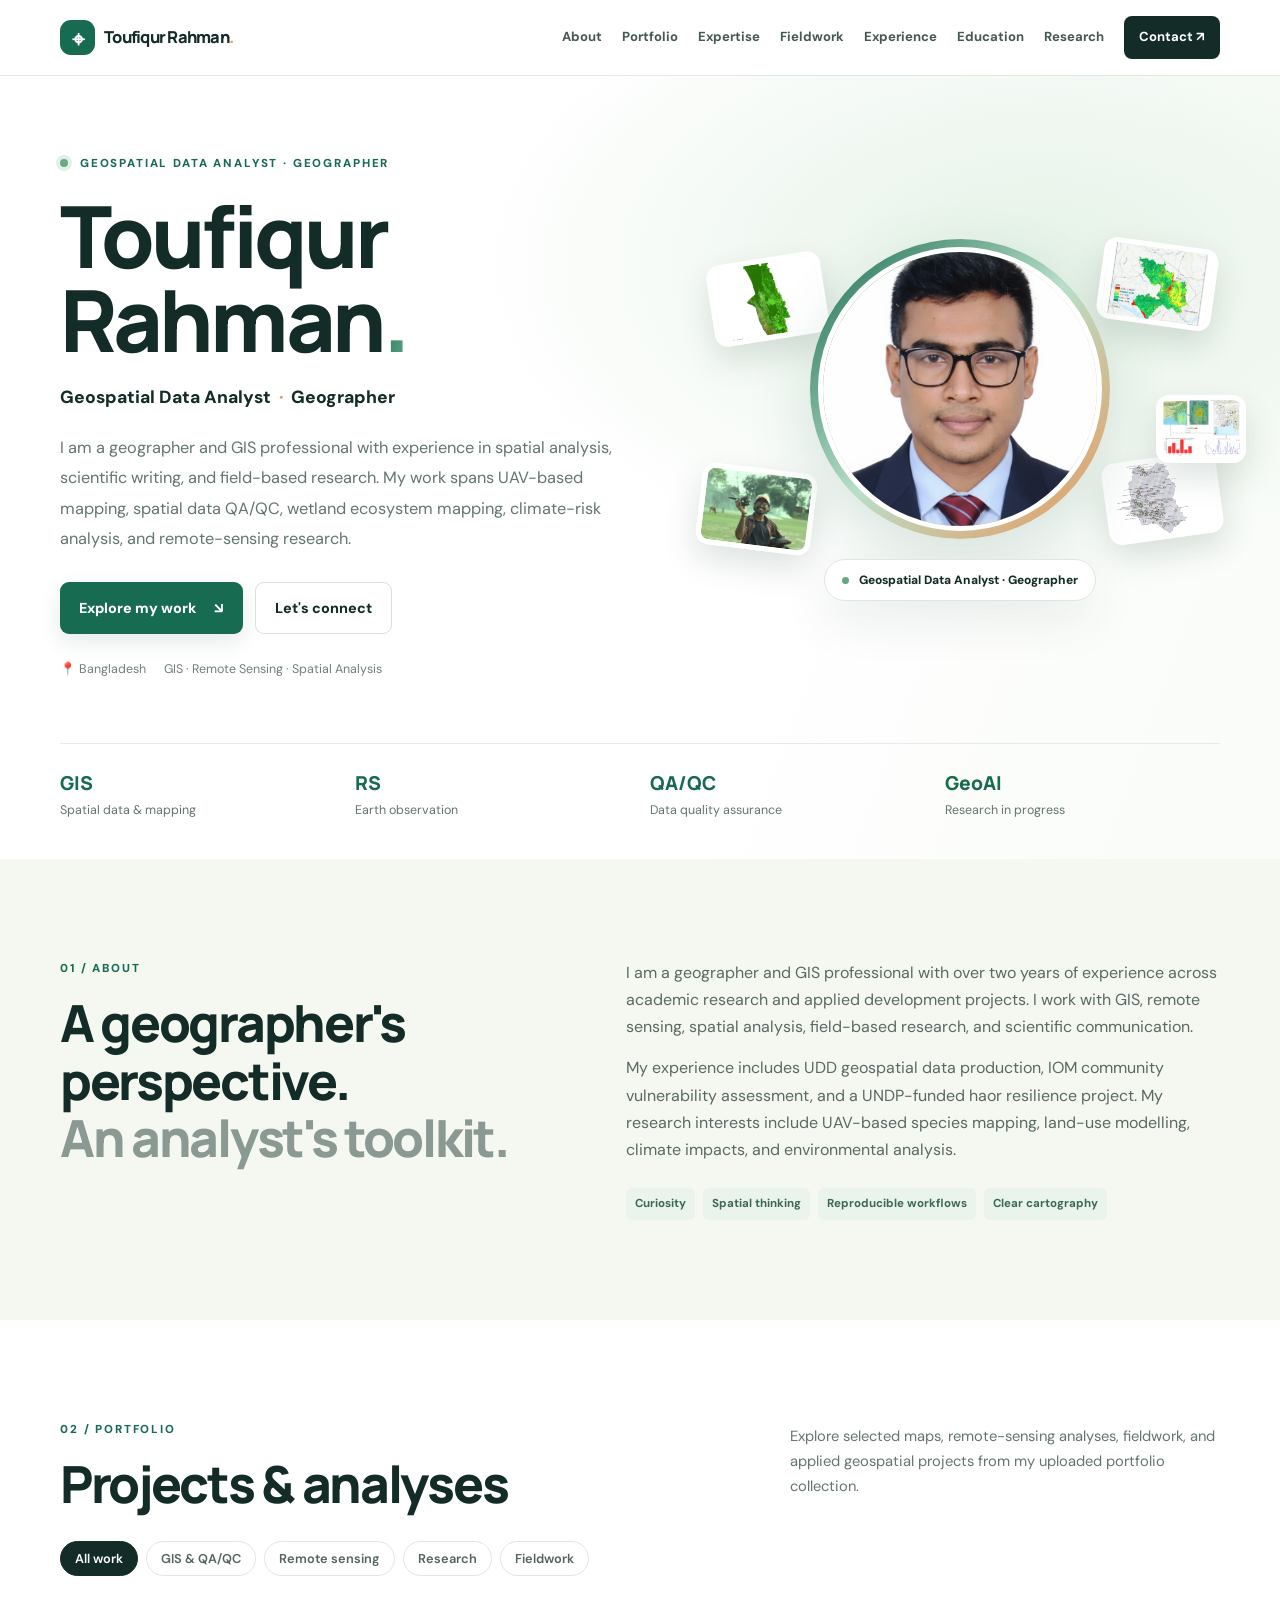
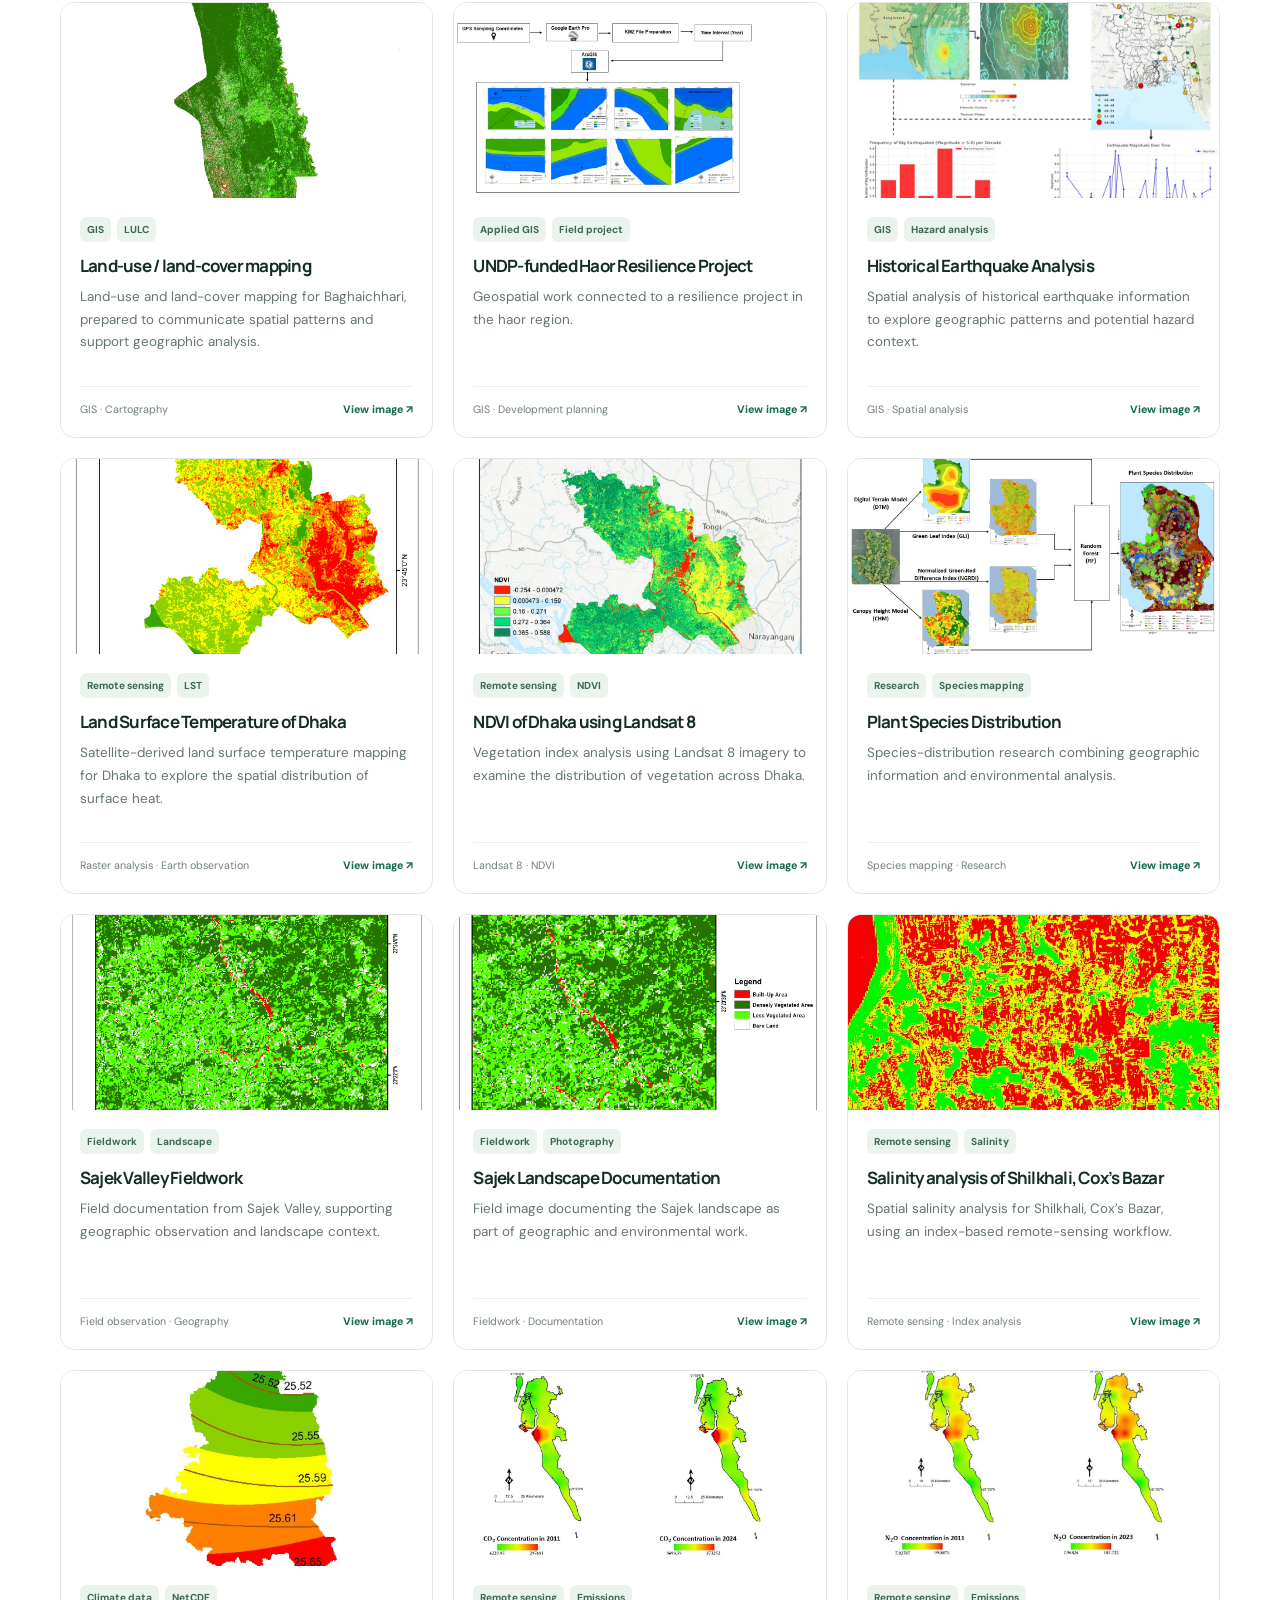
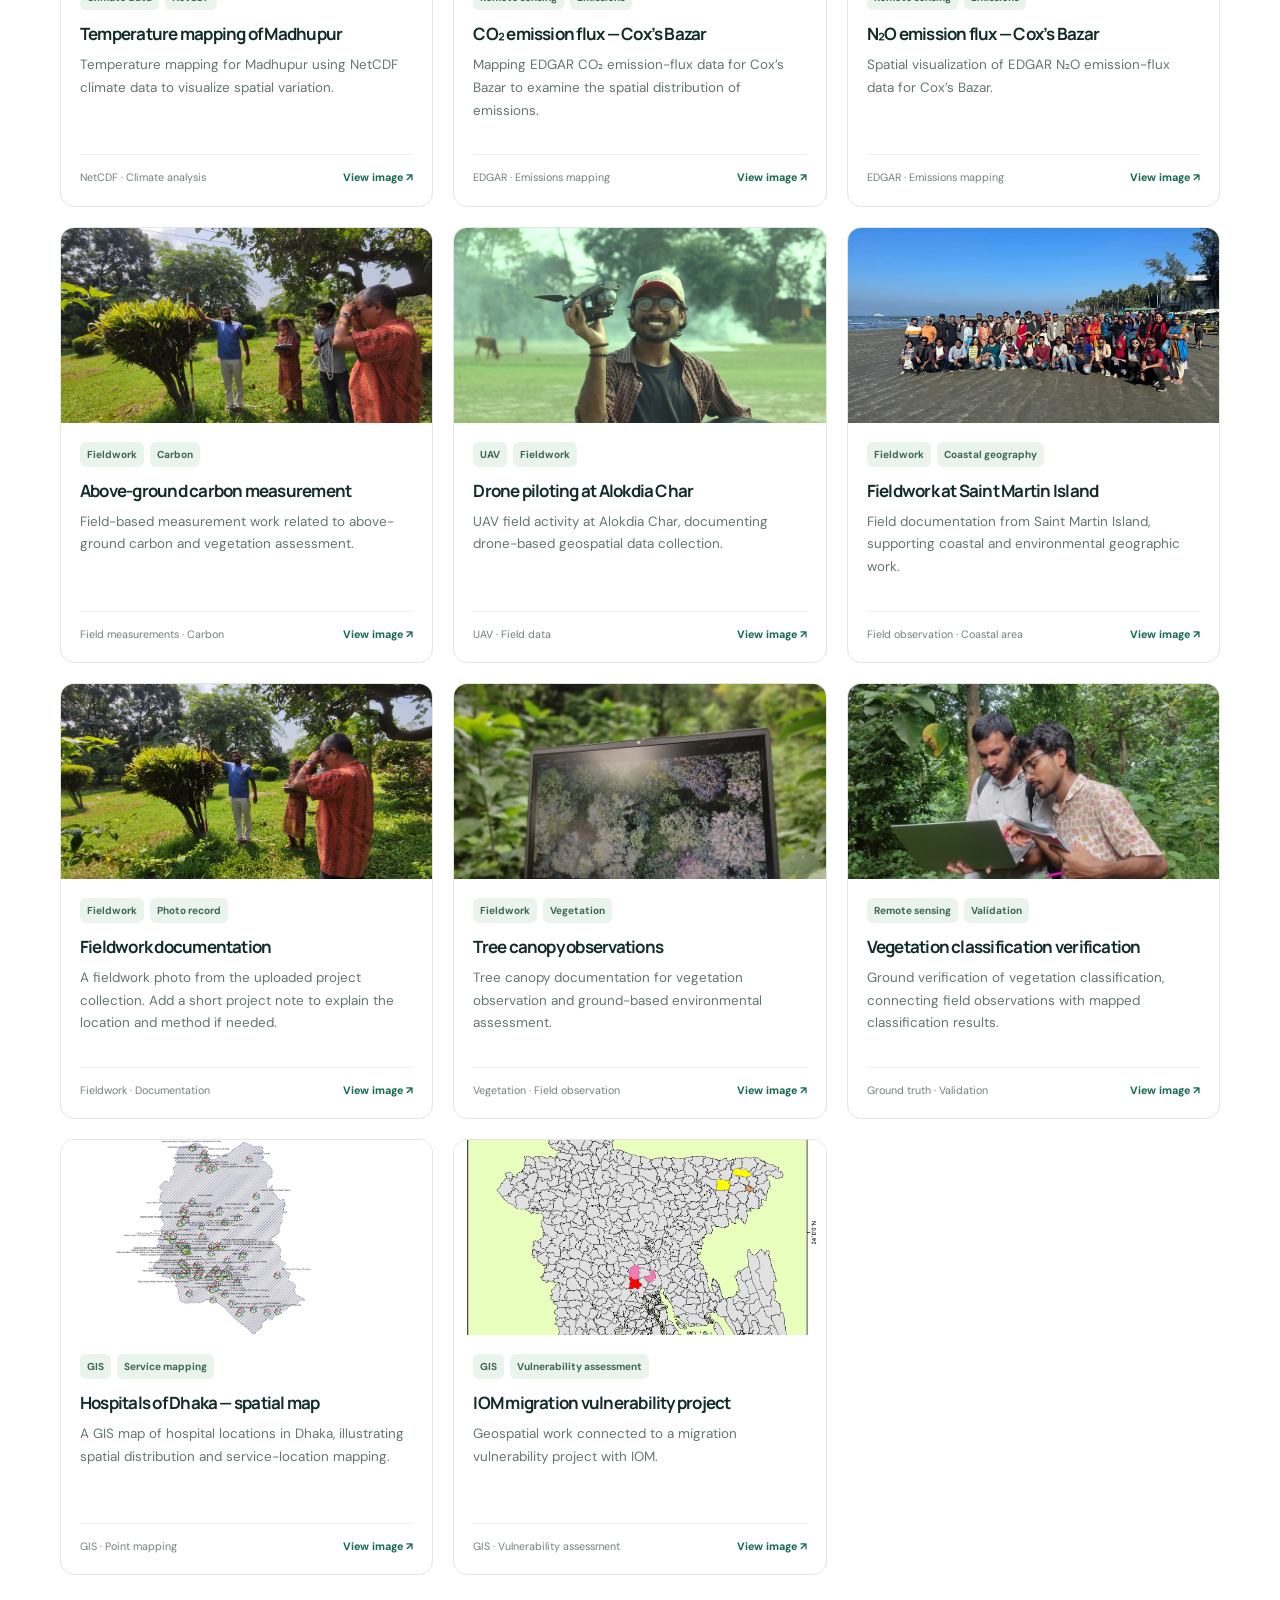
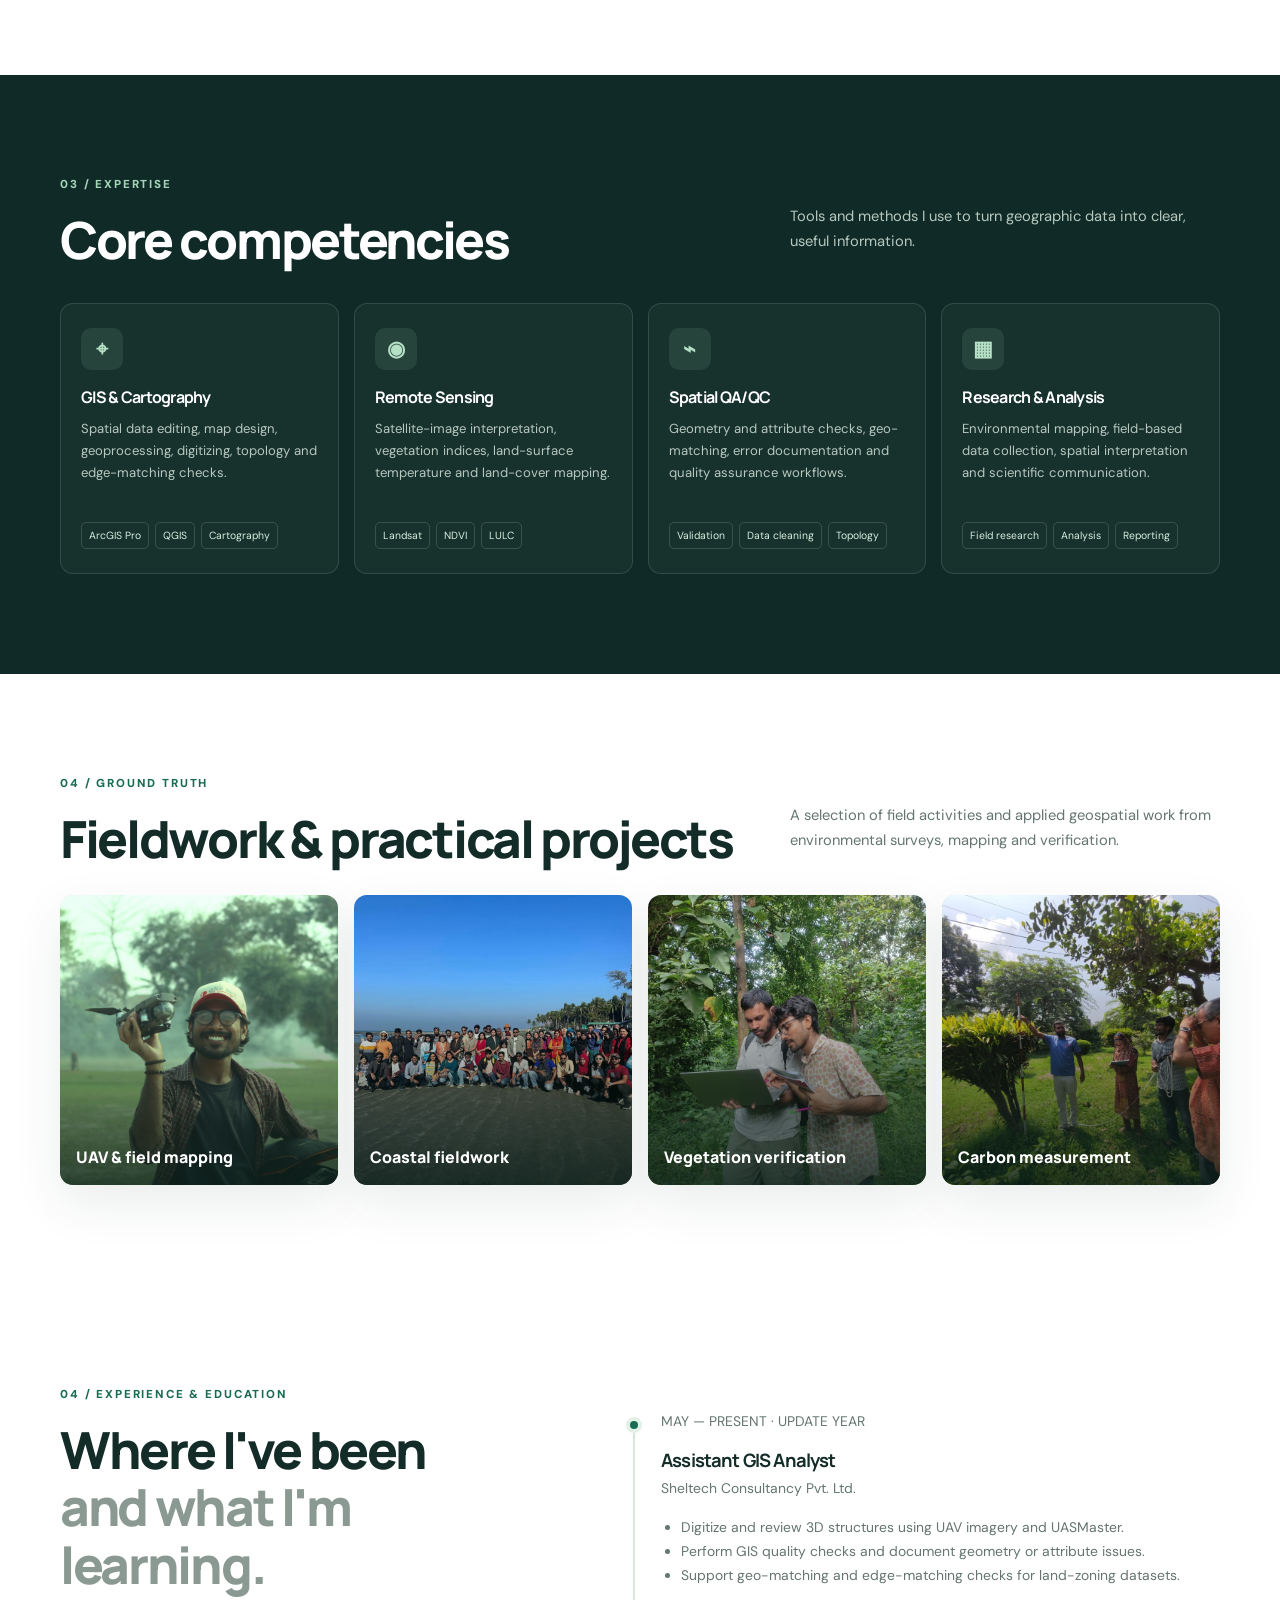
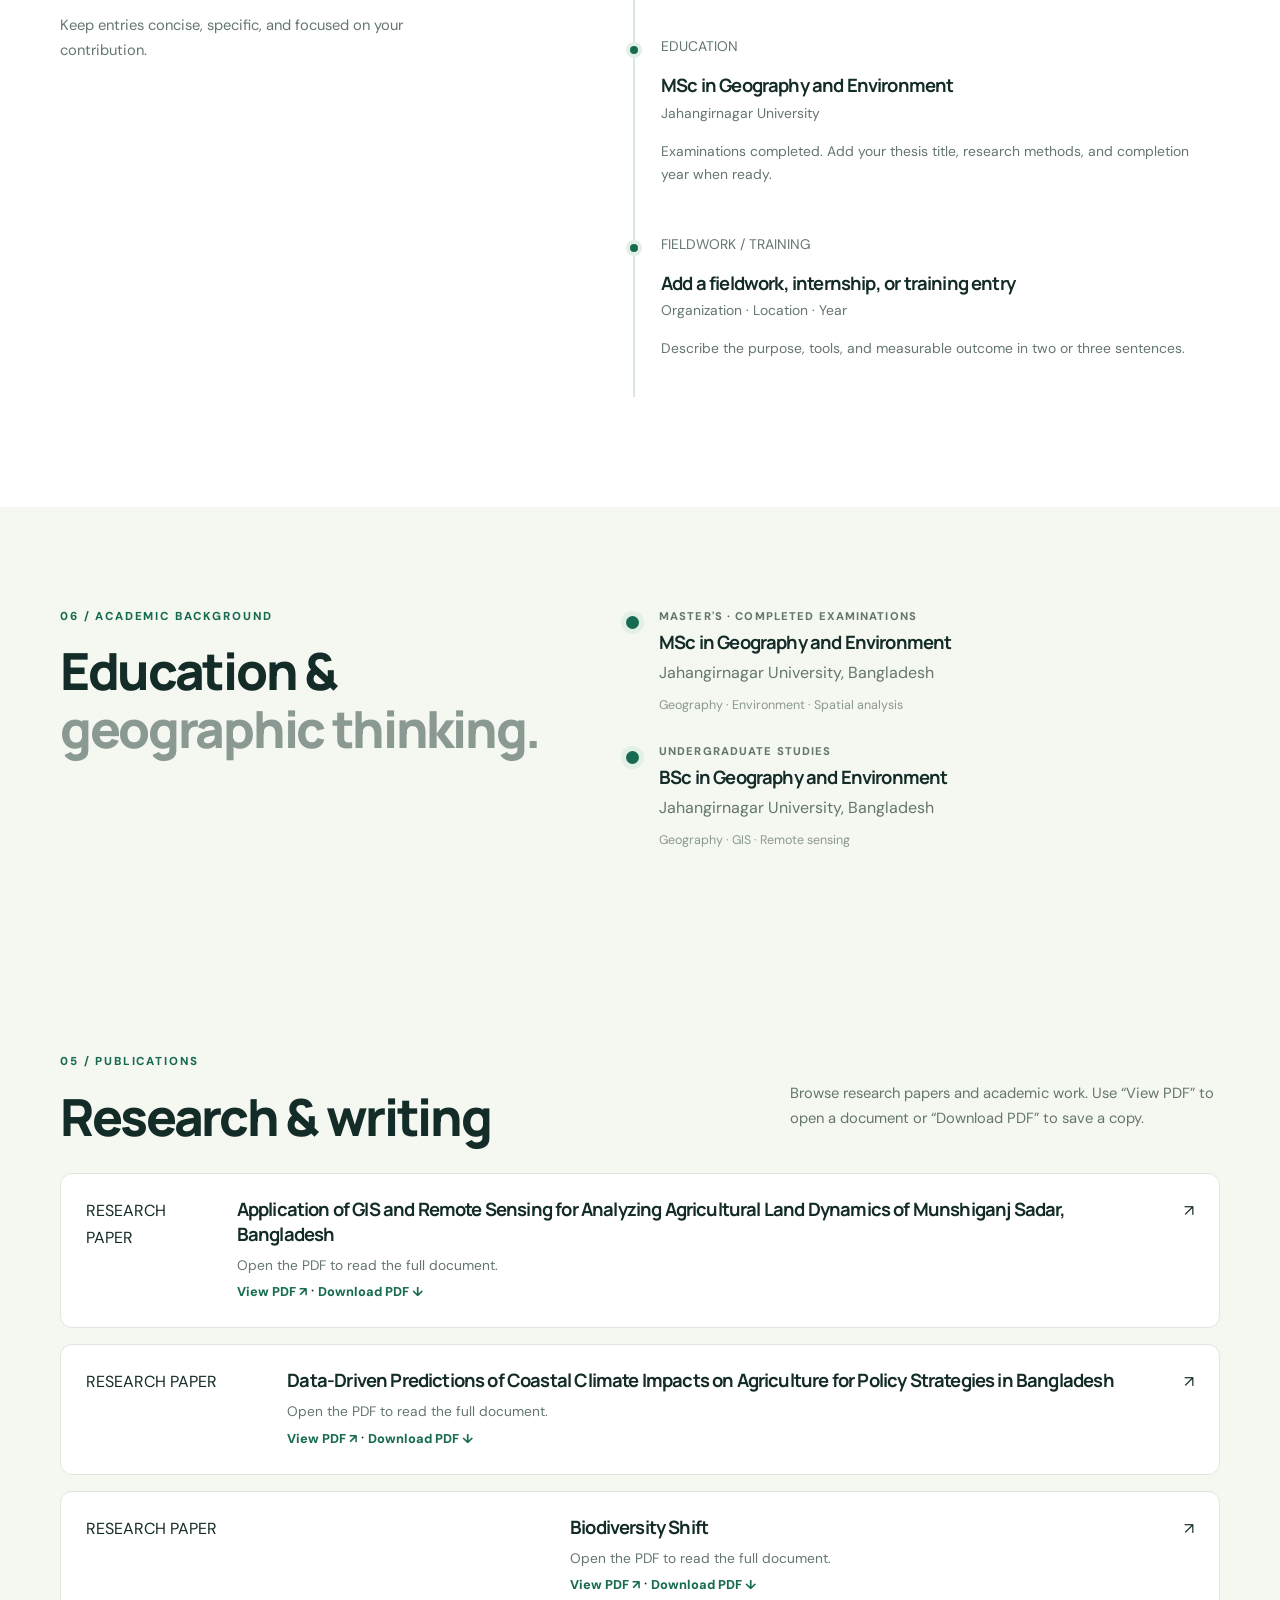
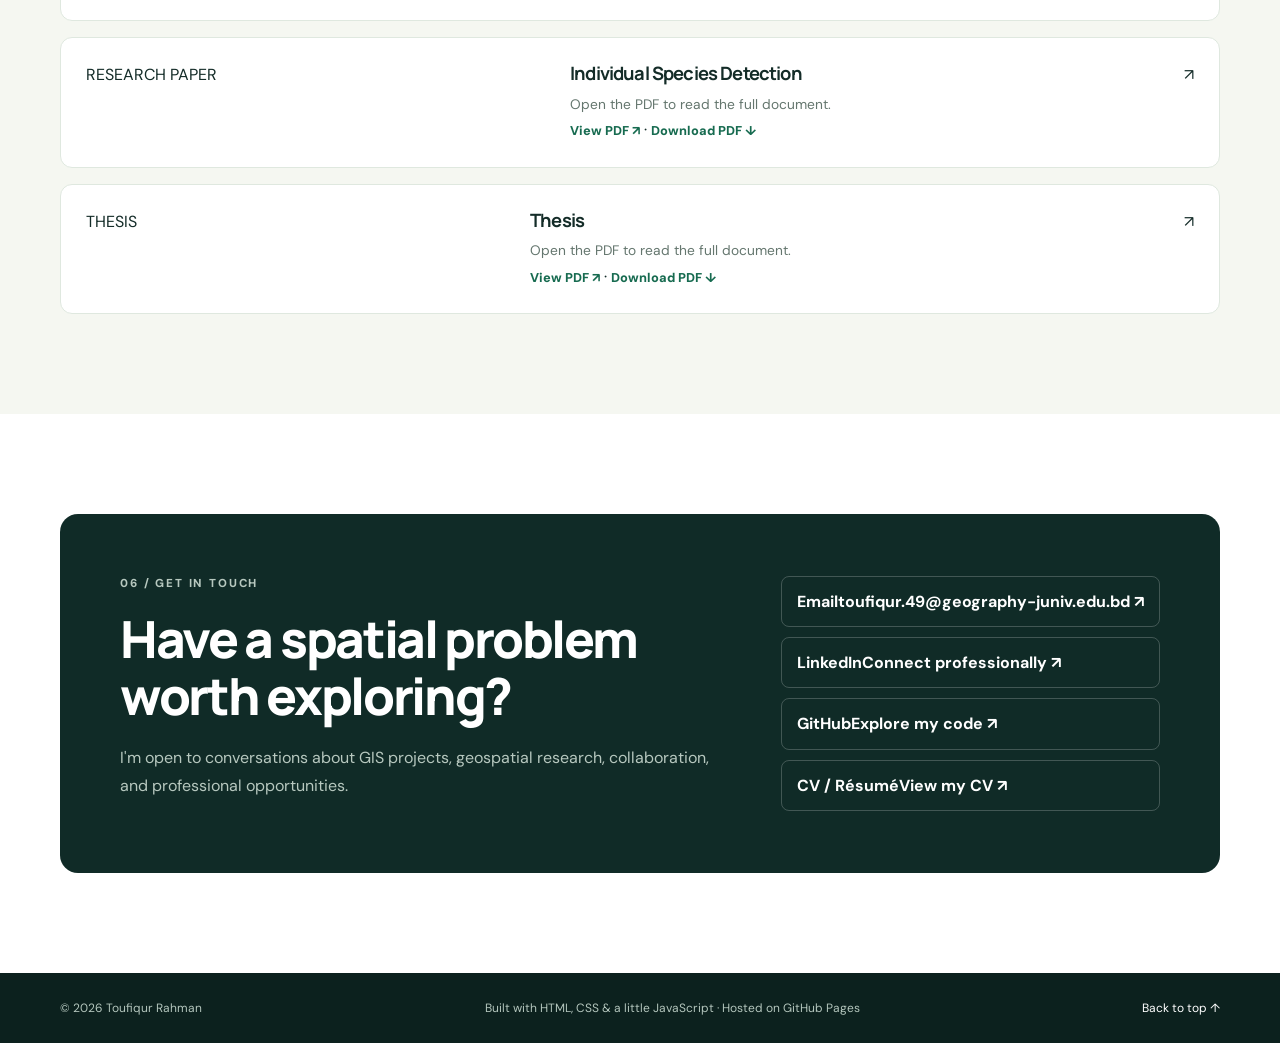
==== commit 41d116d3: "Add files via upload" ====
--- a/index.html
+++ b/index.html
@@ -1,725 +1,270 @@
-
 <!DOCTYPE html>
 <html lang="en">
 <head>
   <meta charset="UTF-8">
   <meta name="viewport" content="width=device-width, initial-scale=1">
-  <meta name="description" content="Portfolio of Toufiqur Rahman, a geospatial data analyst and geographer specializing in GIS, remote sensing, spatial analysis, and cartography.">
-  <meta name="theme-color" content="#f7f8fc">
-  <title>Toufiqur Rahman | Geospatial Data Analyst &amp; Geographer</title>
-
+  <meta name="description" content="Portfolio of a geospatial data analyst and geographer working with GIS, remote sensing, spatial analysis, and cartography.">
+  <title>Toufiqur Rahman | Geospatial Data Analyst & Geographer</title>
   <link rel="preconnect" href="https://fonts.googleapis.com">
   <link rel="preconnect" href="https://fonts.gstatic.com" crossorigin>
   <link href="https://fonts.googleapis.com/css2?family=DM+Sans:wght@400;500;600;700&family=Manrope:wght@400;500;600;700;800&display=swap" rel="stylesheet">
   <link rel="stylesheet" href="style.css">
 </head>
-
 <body>
   <header class="site-header">
     <nav class="nav container" aria-label="Main navigation">
-      <a class="brand" href="#home">
-        <span class="brand-mark">⌖</span>
-        <span>Toufiqur Rahman<span class="brand-dot">.</span></span>
-      </a>
-
-      <button class="menu-toggle" id="menuToggle"
-        aria-label="Open navigation" aria-expanded="false">☰</button>
-
+      <a class="brand" href="#home"><span class="brand-mark">⌖</span> <span>Toufiqur Rahman<span class="brand-dot">.</span></span></a>
+      <button class="menu-toggle" id="menuToggle" aria-label="Open navigation" aria-expanded="false">☰</button>
       <div class="nav-links" id="navLinks">
-        <a href="#about">About</a>
-        <a href="#projects">Projects</a>
-        <a href="#skills">Skills</a>
-        <a href="#experience">Experience</a>
-        <a href="#publications">Publications</a>
+        <a href="#about">About</a><a href="#projects">Portfolio</a><a href="#skills">Expertise</a>
+        <a href="#fieldwork">Fieldwork</a><a href="#experience">Experience</a><a href="#education">Education</a><a href="#publications">Research</a>
         <a class="nav-contact" href="#contact">Contact ↗</a>
       </div>
     </nav>
   </header>
 
   <main>
-    <!-- HERO -->
     <section class="hero section" id="home">
       <div class="container hero-grid">
-
         <div class="hero-copy">
-          <p class="eyebrow">
-            <span class="status-dot"></span>
-            GEOSPATIAL DATA ANALYST · GEOGRAPHER
-          </p>
-
-          <h1 class="hero-name">
-            Toufiqur<br>
-            <span class="name-surname">Rahman<span class="gradient-text">.</span></span>
-          </h1>
-
-          <p class="hero-role">
-            Geospatial Data Analyst <span>·</span> Geographer
-          </p>
-
-          <p class="hero-lead">
-            I am a geographer and GIS professional with experience in spatial
-            analysis, scientific writing, and field-based research. My work
-            spans UAV-based mapping, spatial data QA/QC, wetland ecosystem
-            mapping, climate-risk analysis, and remote-sensing research.
-          </p>
-
+          <p class="eyebrow"><span class="status-dot"></span> GEOSPATIAL DATA ANALYST · GEOGRAPHER</p>
+          <h1 class="hero-name">Toufiqur<br><span class="name-surname">Rahman<span class="gradient-text">.</span></span></h1><p class="hero-role">Geospatial Data Analyst <span>·</span> Geographer</p>
+          <p class="hero-lead">I am a geographer and GIS professional with experience in spatial analysis, scientific writing, and field-based research. My work spans UAV-based mapping, spatial data QA/QC, wetland ecosystem mapping, climate-risk analysis, and remote-sensing research.</p>
           <div class="hero-actions">
-            <a class="button button-primary" href="#projects">
-              Explore my work <span>↘</span>
-            </a>
-            <a class="button button-secondary" href="#contact">
-              Let's connect
-            </a>
+            <a class="button button-primary" href="#projects">Explore my work <span>↘</span></a>
+            <a class="button button-secondary" href="#contact">Let's connect</a>
           </div>
-
-          <div class="hero-meta">
-            <span>📍 Bangladesh</span>
-            <span>GIS · Remote Sensing · Spatial Analysis</span>
+          <div class="hero-meta"><span>📍 Bangladesh</span><span>GIS · Remote Sensing · Spatial Analysis</span></div>
+        </div>
+        <div class="hero-art profile-art">
+          <div class="profile-photo-frame">
+            <img class="profile-photo" src="assets/profile.jpg" alt="Portrait of Toufiqur Rahman">
           </div>
-        </div>
-
-        <!-- PROFILE PHOTO + FLOATING PROJECT IMAGES -->
-        <div class="hero-art profile-art">
-
-          <div class="floating-gallery" aria-label="Selected geospatial projects">
-            <div class="float-img float-img-1">
-              <img src="assets/projects/Baghaichhari-LULC-Map.jpg"
-                   alt="Baghaichhari land-use and land-cover map">
-              <span>Land-use mapping</span>
-            </div>
-
-            <div class="float-img float-img-2">
-              <img src="assets/projects/NDVI-Map-of-Dhaka-Using-Landsat-8.jpg"
-                   alt="NDVI map of Dhaka using Landsat 8">
-              <span>Remote sensing</span>
-            </div>
-
-            <div class="float-img float-img-3">
-              <img src="assets/projects/Drone-Piloting-at-Alokdia-Char.jpg"
-                   alt="Drone piloting at Alokdia Char">
-              <span>UAV fieldwork</span>
-            </div>
-
-            <div class="float-img float-img-4">
-              <img src="assets/projects/Hospitals-of-Dhaka-Map.jpg"
-                   alt="GIS map of hospitals in Dhaka">
-              <span>Health geography</span>
-            </div>
-
-            <div class="float-img float-img-5">
-              <img src="assets/projects/Historical-Earthquake-Analysis-Project.jpg"
-                   alt="Historical earthquake analysis map">
-              <span>Hazard analysis</span>
-            </div>
+          <div class="profile-caption"><span class="profile-caption-dot"></span> Geospatial Data Analyst · Geographer</div>
+          <div class="floating-gallery" aria-hidden="true">
+            <img class="float-img float-img-1" src="assets/projects/Baghaichhari-LULC-Map.jpg" alt="">
+            <img class="float-img float-img-2" src="assets/projects/NDVI-Map-of-Dhaka-Using-Landsat-8.jpg" alt="">
+            <img class="float-img float-img-3" src="assets/projects/Drone-Piloting-at-Alokdia-Char.jpg" alt="">
+            <img class="float-img float-img-4" src="assets/projects/Hospitals-of-Dhaka-Map.jpg" alt="">
+            <img class="float-img float-img-5" src="assets/projects/Historical-Earthquake-Analysis-Project.jpg" alt="">
           </div>
-
-          <div class="profile-photo-frame">
-            <img class="profile-photo"
-                 src="assets/profile.jpg"
-                 alt="Portrait of Toufiqur Rahman">
-          </div>
-
-          <div class="profile-caption">
-            <span class="profile-caption-dot"></span>
-            Geospatial Data Analyst · Geographer
-          </div>
-        </div>
-      </div>
-
+        </div>
+      </div>
       <div class="container stats-row">
-        <div>
-          <strong>GIS</strong>
-          <span>Spatial data &amp; mapping</span>
-        </div>
-        <div>
-          <strong>RS</strong>
-          <span>Earth observation</span>
-        </div>
-        <div>
-          <strong>QA/QC</strong>
-          <span>Data quality assurance</span>
-        </div>
-        <div>
-          <strong>GeoAI</strong>
-          <span>Research in progress</span>
-        </div>
-      </div>
-    </section>
-
-    <!-- ABOUT -->
+        <div><strong>GIS</strong><span>Spatial data & mapping</span></div>
+        <div><strong>RS</strong><span>Earth observation</span></div>
+        <div><strong>QA/QC</strong><span>Data quality assurance</span></div>
+        <div><strong>GeoAI</strong><span>Research in progress</span></div>
+      </div>
+    </section>
+
     <section class="section section-soft" id="about">
       <div class="container two-col">
-        <div>
-          <p class="eyebrow">01 / ABOUT</p>
-          <h2>
-            A geographer's perspective.<br>
-            <span class="muted">An analyst's toolkit.</span>
-          </h2>
-        </div>
-
+        <div><p class="eyebrow">01 / ABOUT</p><h2>A geographer's perspective.<br><span class="muted">An analyst's toolkit.</span></h2></div>
         <div class="about-copy">
-          <p>
-            I am a geographer and GIS professional with over two years of
-            experience across academic research and applied development
-            projects. I work with GIS, remote sensing, spatial analysis,
-            field-based research, and scientific communication.
-          </p>
-
-          <p>
-            My experience includes UDD geospatial data production, IOM
-            community vulnerability assessment, and a UNDP-funded haor
-            resilience project. My research interests include UAV-based
-            species mapping, land-use modelling, climate impacts, and
-            environmental analysis.
-          </p>
-
-          <div class="about-pills">
-            <span>Curiosity</span>
-            <span>Spatial thinking</span>
-            <span>Reproducible workflows</span>
-            <span>Clear cartography</span>
-          </div>
-        </div>
-      </div>
-    </section>
-
-    <!-- PROJECTS -->
+          <p>I am a geographer and GIS professional with over two years of experience across academic research and applied development projects. I work with GIS, remote sensing, spatial analysis, field-based research, and scientific communication.</p>
+          <p>My experience includes UDD geospatial data production, IOM community vulnerability assessment, and a UNDP-funded haor resilience project. My research interests include UAV-based species mapping, land-use modelling, climate impacts, and environmental analysis.</p>
+          <div class="about-pills"><span>Curiosity</span><span>Spatial thinking</span><span>Reproducible workflows</span><span>Clear cartography</span></div>
+        </div>
+      </div>
+    </section>
+
     <section class="section" id="projects">
       <div class="container">
-        <div class="section-heading">
-          <div>
-            <p class="eyebrow">02 / SELECTED WORK</p>
-            <h2>Projects &amp; analyses</h2>
-          </div>
-          <p class="section-intro">
-            Explore selected maps, remote-sensing analyses, fieldwork, and
-            applied geospatial projects from my portfolio.
-          </p>
-        </div>
-
+        <div class="section-heading"><div><p class="eyebrow">02 / PORTFOLIO</p><h2>Projects & analyses</h2></div><p class="section-intro">Explore selected maps, remote-sensing analyses, fieldwork, and applied geospatial projects from my uploaded portfolio collection.</p></div>
         <div class="filter-row" role="group" aria-label="Filter projects">
-          <button class="filter-btn active" data-filter="all">All work</button>
-          <button class="filter-btn" data-filter="gis">GIS &amp; QA/QC</button>
-          <button class="filter-btn" data-filter="remote-sensing">Remote sensing</button>
-          <button class="filter-btn" data-filter="research">Research</button>
-          <button class="filter-btn" data-filter="fieldwork">Fieldwork</button>
-        </div>
-
+          <button class="filter-btn active" data-filter="all">All work</button><button class="filter-btn" data-filter="gis">GIS & QA/QC</button><button class="filter-btn" data-filter="remote-sensing">Remote sensing</button><button class="filter-btn" data-filter="research">Research</button><button class="filter-btn" data-filter="fieldwork">Fieldwork</button>
+        </div>
         <div class="project-grid">
-
-          <article class="project-card" data-category="gis">
-            <div class="project-visual project-image-wrap">
-              <img class="project-image map-image"
-                   src="assets/projects/Baghaichhari-LULC-Map.jpg"
-                   alt="Land-use and land-cover mapping" loading="lazy">
-            </div>
-            <div class="project-body">
-              <div class="project-tags"><span>GIS</span><span>LULC</span></div>
-              <h3>Land-use / land-cover mapping</h3>
-              <p>Land-use and land-cover mapping for Baghaichhari, prepared to communicate spatial patterns and support geographic analysis.</p>
-              <div class="project-footer">
-                <span>GIS · Cartography</span>
-                <a href="assets/projects/Baghaichhari-LULC-Map.jpg" target="_blank" rel="noopener">View image ↗</a>
-              </div>
-            </div>
-          </article>
-
-          <article class="project-card" data-category="fieldwork">
-            <div class="project-visual project-image-wrap">
-              <img class="project-image photo-image"
-                   src="assets/projects/Haor-Project-with-UNDP.jpg"
-                   alt="UNDP-funded Haor Resilience Project" loading="lazy">
-            </div>
-            <div class="project-body">
-              <div class="project-tags"><span>Applied GIS</span><span>Field project</span></div>
-              <h3>UNDP-funded Haor Resilience Project</h3>
-              <p>Geospatial work connected to a resilience project in the haor region.</p>
-              <div class="project-footer">
-                <span>GIS · Development planning</span>
-                <a href="assets/projects/Haor-Project-with-UNDP.jpg" target="_blank" rel="noopener">View image ↗</a>
-              </div>
-            </div>
-          </article>
-
-          <article class="project-card" data-category="gis">
-            <div class="project-visual project-image-wrap">
-              <img class="project-image map-image"
-                   src="assets/projects/Historical-Earthquake-Analysis-Project.jpg"
-                   alt="Historical earthquake analysis" loading="lazy">
-            </div>
-            <div class="project-body">
-              <div class="project-tags"><span>GIS</span><span>Hazard analysis</span></div>
-              <h3>Historical Earthquake Analysis</h3>
-              <p>Spatial analysis of historical earthquake information to explore geographic patterns and potential hazard context.</p>
-              <div class="project-footer">
-                <span>GIS · Spatial analysis</span>
-                <a href="assets/projects/Historical-Earthquake-Analysis-Project.jpg" target="_blank" rel="noopener">View image ↗</a>
-              </div>
-            </div>
-          </article>
-
-          <article class="project-card" data-category="remote-sensing">
-            <div class="project-visual project-image-wrap">
-              <img class="project-image map-image"
-                   src="assets/projects/LST-Dhaka.jpg"
-                   alt="Land Surface Temperature of Dhaka" loading="lazy">
-            </div>
-            <div class="project-body">
-              <div class="project-tags"><span>Remote sensing</span><span>LST</span></div>
-              <h3>Land Surface Temperature of Dhaka</h3>
-              <p>Satellite-derived land surface temperature mapping for Dhaka to explore the spatial distribution of surface heat.</p>
-              <div class="project-footer">
-                <span>Raster analysis · Earth observation</span>
-                <a href="assets/projects/LST-Dhaka.jpg" target="_blank" rel="noopener">View image ↗</a>
-              </div>
-            </div>
-          </article>
-
-          <article class="project-card" data-category="remote-sensing">
-            <div class="project-visual project-image-wrap">
-              <img class="project-image map-image"
-                   src="assets/projects/NDVI-Map-of-Dhaka-Using-Landsat-8.jpg"
-                   alt="NDVI of Dhaka using Landsat 8" loading="lazy">
-            </div>
-            <div class="project-body">
-              <div class="project-tags"><span>Remote sensing</span><span>NDVI</span></div>
-              <h3>NDVI of Dhaka using Landsat 8</h3>
-              <p>Vegetation index analysis using Landsat 8 imagery to examine the distribution of vegetation across Dhaka.</p>
-              <div class="project-footer">
-                <span>Landsat 8 · NDVI</span>
-                <a href="assets/projects/NDVI-Map-of-Dhaka-Using-Landsat-8.jpg" target="_blank" rel="noopener">View image ↗</a>
-              </div>
-            </div>
-          </article>
-
+          <article class="project-card" data-category="gis">
+            <div class="project-visual project-image-wrap"><img class="project-image map-image" src="assets/projects/Baghaichhari-LULC-Map.jpg" alt="Land-use / land-cover mapping" loading="lazy"></div>
+            <div class="project-body"><div class="project-tags"><span>GIS</span><span>LULC</span></div><h3>Land-use / land-cover mapping</h3><p>Land-use and land-cover mapping for Baghaichhari, prepared to communicate spatial patterns and support geographic analysis.</p><div class="project-footer"><span>GIS · Cartography</span><a href="assets/projects/Baghaichhari-LULC-Map.jpg" target="_blank" rel="noopener">View image ↗</a></div></div>
+          </article>
+          <article class="project-card" data-category="fieldwork">
+            <div class="project-visual project-image-wrap"><img class="project-image photo-image" src="assets/projects/Haor-Project-with-UNDP.jpg" alt="UNDP-funded Haor Resilience Project" loading="lazy"></div>
+            <div class="project-body"><div class="project-tags"><span>Applied GIS</span><span>Field project</span></div><h3>UNDP-funded Haor Resilience Project</h3><p>Geospatial work connected to a resilience project in the haor region.</p><div class="project-footer"><span>GIS · Development planning</span><a href="assets/projects/Haor-Project-with-UNDP.jpg" target="_blank" rel="noopener">View image ↗</a></div></div>
+          </article>
+          <article class="project-card" data-category="gis">
+            <div class="project-visual project-image-wrap"><img class="project-image map-image" src="assets/projects/Historical-Earthquake-Analysis-Project.jpg" alt="Historical Earthquake Analysis" loading="lazy"></div>
+            <div class="project-body"><div class="project-tags"><span>GIS</span><span>Hazard analysis</span></div><h3>Historical Earthquake Analysis</h3><p>Spatial analysis of historical earthquake information to explore geographic patterns and potential hazard context.</p><div class="project-footer"><span>GIS · Spatial analysis</span><a href="assets/projects/Historical-Earthquake-Analysis-Project.jpg" target="_blank" rel="noopener">View image ↗</a></div></div>
+          </article>
+          <article class="project-card" data-category="remote-sensing">
+            <div class="project-visual project-image-wrap"><img class="project-image map-image" src="assets/projects/LST-Dhaka.jpg" alt="Land Surface Temperature of Dhaka" loading="lazy"></div>
+            <div class="project-body"><div class="project-tags"><span>Remote sensing</span><span>LST</span></div><h3>Land Surface Temperature of Dhaka</h3><p>Satellite-derived land surface temperature mapping for Dhaka to explore the spatial distribution of surface heat.</p><div class="project-footer"><span>Raster analysis · Earth observation</span><a href="assets/projects/LST-Dhaka.jpg" target="_blank" rel="noopener">View image ↗</a></div></div>
+          </article>
+          <article class="project-card" data-category="remote-sensing">
+            <div class="project-visual project-image-wrap"><img class="project-image map-image" src="assets/projects/NDVI-Map-of-Dhaka-Using-Landsat-8.jpg" alt="NDVI of Dhaka using Landsat 8" loading="lazy"></div>
+            <div class="project-body"><div class="project-tags"><span>Remote sensing</span><span>NDVI</span></div><h3>NDVI of Dhaka using Landsat 8</h3><p>Vegetation index analysis using Landsat 8 imagery to examine the distribution of vegetation across Dhaka.</p><div class="project-footer"><span>Landsat 8 · NDVI</span><a href="assets/projects/NDVI-Map-of-Dhaka-Using-Landsat-8.jpg" target="_blank" rel="noopener">View image ↗</a></div></div>
+          </article>
           <article class="project-card" data-category="research">
-            <div class="project-visual project-image-wrap">
-              <img class="project-image map-image"
-                   src="assets/projects/Plant-Species-Distribution-Project.jpg"
-                   alt="Plant species distribution" loading="lazy">
-            </div>
-            <div class="project-body">
-              <div class="project-tags"><span>Research</span><span>Species mapping</span></div>
-              <h3>Plant Species Distribution</h3>
-              <p>Species-distribution research combining geographic information and environmental analysis.</p>
-              <div class="project-footer">
-                <span>Species mapping · Research</span>
-                <a href="assets/projects/Plant-Species-Distribution-Project.jpg" target="_blank" rel="noopener">View image ↗</a>
-              </div>
-            </div>
-          </article>
-
-          <article class="project-card" data-category="fieldwork">
-            <div class="project-visual project-image-wrap">
-              <img class="project-image photo-image"
-                   src="assets/projects/Sajek-Valley.jpg"
-                   alt="Sajek Valley fieldwork" loading="lazy">
-            </div>
-            <div class="project-body">
-              <div class="project-tags"><span>Fieldwork</span><span>Landscape</span></div>
-              <h3>Sajek Valley Fieldwork</h3>
-              <p>Field documentation from Sajek Valley, supporting geographic observation and landscape context.</p>
-              <div class="project-footer">
-                <span>Field observation · Geography</span>
-                <a href="assets/projects/Sajek-Valley.jpg" target="_blank" rel="noopener">View image ↗</a>
-              </div>
-            </div>
-          </article>
-
-          <article class="project-card" data-category="fieldwork">
-            <div class="project-visual project-image-wrap">
-              <img class="project-image photo-image"
-                   src="assets/projects/Sajek.jpg"
-                   alt="Sajek landscape documentation" loading="lazy">
-            </div>
-            <div class="project-body">
-              <div class="project-tags"><span>Fieldwork</span><span>Photography</span></div>
-              <h3>Sajek Landscape Documentation</h3>
-              <p>Field image documenting the Sajek landscape as part of geographic and environmental work.</p>
-              <div class="project-footer">
-                <span>Fieldwork · Documentation</span>
-                <a href="assets/projects/Sajek.jpg" target="_blank" rel="noopener">View image ↗</a>
-              </div>
-            </div>
-          </article>
-
-          <article class="project-card" data-category="remote-sensing">
-            <div class="project-visual project-image-wrap">
-              <img class="project-image map-image"
-                   src="assets/projects/Salinity-NDSI-Analysis-of-Shilkhali-Cox-s-Bazar.jpg"
-                   alt="Salinity analysis of Shilkhali, Cox's Bazar" loading="lazy">
-            </div>
-            <div class="project-body">
-              <div class="project-tags"><span>Remote sensing</span><span>Salinity</span></div>
-              <h3>Salinity analysis of Shilkhali, Cox's Bazar</h3>
-              <p>Spatial salinity analysis for Shilkhali, Cox's Bazar, using an index-based remote-sensing workflow.</p>
-              <div class="project-footer">
-                <span>Remote sensing · Index analysis</span>
-                <a href="assets/projects/Salinity-NDSI-Analysis-of-Shilkhali-Cox-s-Bazar.jpg" target="_blank" rel="noopener">View image ↗</a>
-              </div>
-            </div>
-          </article>
-
-          <article class="project-card" data-category="remote-sensing">
-            <div class="project-visual project-image-wrap">
-              <img class="project-image map-image"
-                   src="assets/projects/Temperature-Map-of-Madhupur-Using-NetCDF-Data.jpg"
-                   alt="Temperature mapping of Madhupur" loading="lazy">
-            </div>
-            <div class="project-body">
-              <div class="project-tags"><span>Climate data</span><span>NetCDF</span></div>
-              <h3>Temperature mapping of Madhupur</h3>
-              <p>Temperature mapping for Madhupur using NetCDF climate data to visualize spatial variation.</p>
-              <div class="project-footer">
-                <span>NetCDF · Climate analysis</span>
-                <a href="assets/projects/Temperature-Map-of-Madhupur-Using-NetCDF-Data.jpg" target="_blank" rel="noopener">View image ↗</a>
-              </div>
-            </div>
-          </article>
-
-          <article class="project-card" data-category="remote-sensing">
-            <div class="project-visual project-image-wrap">
-              <img class="project-image map-image"
-                   src="assets/projects/EDGAR-CO2-Emission-Flux-in-Cos-s-Bazar-Maps.jpg"
-                   alt="CO2 emission flux in Cox's Bazar" loading="lazy">
-            </div>
-            <div class="project-body">
-              <div class="project-tags"><span>Remote sensing</span><span>Emissions</span></div>
-              <h3>CO₂ emission flux — Cox's Bazar</h3>
-              <p>Mapping EDGAR CO₂ emission-flux data for Cox's Bazar to examine the spatial distribution of emissions.</p>
-              <div class="project-footer">
-                <span>EDGAR · Emissions mapping</span>
-                <a href="assets/projects/EDGAR-CO2-Emission-Flux-in-Cos-s-Bazar-Maps.jpg" target="_blank" rel="noopener">View image ↗</a>
-              </div>
-            </div>
-          </article>
-
-          <article class="project-card" data-category="remote-sensing">
-            <div class="project-visual project-image-wrap">
-              <img class="project-image map-image"
-                   src="assets/projects/EDGAR-N20-Emission-Flux-Map-in-Cos-s-Bazar-Maps.jpg"
-                   alt="N2O emission flux in Cox's Bazar" loading="lazy">
-            </div>
-            <div class="project-body">
-              <div class="project-tags"><span>Remote sensing</span><span>Emissions</span></div>
-              <h3>N₂O emission flux — Cox's Bazar</h3>
-              <p>Spatial visualization of EDGAR N₂O emission-flux data for Cox's Bazar.</p>
-              <div class="project-footer">
-                <span>EDGAR · Emissions mapping</span>
-                <a href="assets/projects/EDGAR-N20-Emission-Flux-Map-in-Cos-s-Bazar-Maps.jpg" target="_blank" rel="noopener">View image ↗</a>
-              </div>
-            </div>
-          </article>
-
-          <article class="project-card" data-category="fieldwork">
-            <div class="project-visual project-image-wrap">
-              <img class="project-image photo-image"
-                   src="assets/projects/Above-Ground-Carbon-Measurement.jpg"
-                   alt="Above-ground carbon measurement" loading="lazy">
-            </div>
-            <div class="project-body">
-              <div class="project-tags"><span>Fieldwork</span><span>Carbon</span></div>
-              <h3>Above-ground carbon measurement</h3>
-              <p>Field-based measurement work related to above-ground carbon and vegetation assessment.</p>
-              <div class="project-footer">
-                <span>Field measurements · Carbon</span>
-                <a href="assets/projects/Above-Ground-Carbon-Measurement.jpg" target="_blank" rel="noopener">View image ↗</a>
-              </div>
-            </div>
-          </article>
-
-          <article class="project-card" data-category="fieldwork">
-            <div class="project-visual project-image-wrap">
-              <img class="project-image photo-image"
-                   src="assets/projects/Drone-Piloting-at-Alokdia-Char.jpg"
-                   alt="Drone piloting at Alokdia Char" loading="lazy">
-            </div>
-            <div class="project-body">
-              <div class="project-tags"><span>UAV</span><span>Fieldwork</span></div>
-              <h3>Drone piloting at Alokdia Char</h3>
-              <p>UAV field activity at Alokdia Char, documenting drone-based geospatial data collection.</p>
-              <div class="project-footer">
-                <span>UAV · Field data</span>
-                <a href="assets/projects/Drone-Piloting-at-Alokdia-Char.jpg" target="_blank" rel="noopener">View image ↗</a>
-              </div>
-            </div>
-          </article>
-
-          <article class="project-card" data-category="fieldwork">
-            <div class="project-visual project-image-wrap">
-              <img class="project-image photo-image"
-                   src="assets/projects/Field-work-at-Saint-Martin-Island.jpg"
-                   alt="Fieldwork at Saint Martin Island" loading="lazy">
-            </div>
-            <div class="project-body">
-              <div class="project-tags"><span>Fieldwork</span><span>Coastal geography</span></div>
-              <h3>Fieldwork at Saint Martin Island</h3>
-              <p>Field documentation from Saint Martin Island, supporting coastal and environmental geographic work.</p>
-              <div class="project-footer">
-                <span>Field observation · Coastal area</span>
-                <a href="assets/projects/Field-work-at-Saint-Martin-Island.jpg" target="_blank" rel="noopener">View image ↗</a>
-              </div>
-            </div>
-          </article>
-
-          <article class="project-card" data-category="fieldwork">
-            <div class="project-visual project-image-wrap">
-              <img class="project-image photo-image"
-                   src="assets/projects/IMG-20250728-WA0033.jpg"
-                   alt="Fieldwork documentation" loading="lazy">
-            </div>
-            <div class="project-body">
-              <div class="project-tags"><span>Fieldwork</span><span>Photo record</span></div>
-              <h3>Fieldwork documentation</h3>
-              <p>A fieldwork photo from the project collection. Add a short note explaining the location and method if needed.</p>
-              <div class="project-footer">
-                <span>Fieldwork · Documentation</span>
-                <a href="assets/projects/IMG-20250728-WA0033.jpg" target="_blank" rel="noopener">View image ↗</a>
-              </div>
-            </div>
-          </article>
-
-          <article class="project-card" data-category="fieldwork">
-            <div class="project-visual project-image-wrap">
-              <img class="project-image photo-image"
-                   src="assets/projects/Tree-Canopies.jpg"
-                   alt="Tree canopy observations" loading="lazy">
-            </div>
-            <div class="project-body">
-              <div class="project-tags"><span>Fieldwork</span><span>Vegetation</span></div>
-              <h3>Tree canopy observations</h3>
-              <p>Tree canopy documentation for vegetation observation and ground-based environmental assessment.</p>
-              <div class="project-footer">
-                <span>Vegetation · Field observation</span>
-                <a href="assets/projects/Tree-Canopies.jpg" target="_blank" rel="noopener">View image ↗</a>
-              </div>
-            </div>
-          </article>
-
-          <article class="project-card" data-category="remote-sensing">
-            <div class="project-visual project-image-wrap">
-              <img class="project-image map-image"
-                   src="assets/projects/Verifification-of-Vegetation-Classification.jpg"
-                   alt="Vegetation classification verification" loading="lazy">
-            </div>
-            <div class="project-body">
-              <div class="project-tags"><span>Remote sensing</span><span>Validation</span></div>
-              <h3>Vegetation classification verification</h3>
-              <p>Ground verification of vegetation classification, connecting field observations with mapped classification results.</p>
-              <div class="project-footer">
-                <span>Ground truth · Validation</span>
-                <a href="assets/projects/Verifification-of-Vegetation-Classification.jpg" target="_blank" rel="noopener">View image ↗</a>
-              </div>
-            </div>
-          </article>
-
-          <article class="project-card" data-category="gis">
-            <div class="project-visual project-image-wrap">
-              <img class="project-image map-image"
-                   src="assets/projects/Hospitals-of-Dhaka-Map.jpg"
-                   alt="Hospitals of Dhaka spatial map" loading="lazy">
-            </div>
-            <div class="project-body">
-              <div class="project-tags"><span>GIS</span><span>Service mapping</span></div>
-              <h3>Hospitals of Dhaka — spatial map</h3>
-              <p>A GIS map of hospital locations in Dhaka, illustrating spatial distribution and service-location mapping.</p>
-              <div class="project-footer">
-                <span>GIS · Point mapping</span>
-                <a href="assets/projects/Hospitals-of-Dhaka-Map.jpg" target="_blank" rel="noopener">View image ↗</a>
-              </div>
-            </div>
-          </article>
-
-          <article class="project-card" data-category="gis">
-            <div class="project-visual project-image-wrap">
-              <img class="project-image map-image"
-                   src="assets/projects/IOM-Migration-Vulnerability-Project.jpg"
-                   alt="IOM migration vulnerability project" loading="lazy">
-            </div>
-            <div class="project-body">
-              <div class="project-tags"><span>GIS</span><span>Vulnerability assessment</span></div>
-              <h3>IOM migration vulnerability project</h3>
-              <p>Geospatial work connected to a migration vulnerability project with IOM.</p>
-              <div class="project-footer">
-                <span>GIS · Vulnerability assessment</span>
-                <a href="assets/projects/IOM-Migration-Vulnerability-Project.jpg" target="_blank" rel="noopener">View image ↗</a>
-              </div>
-            </div>
-          </article>
-
-        </div>
-      </div>
-    </section>
-
-    <!-- SKILLS -->
-    <section class="section section-soft" id="skills">
-      <div class="container">
-        <div class="section-heading">
-          <div>
-            <p class="eyebrow">03 / TOOLKIT</p>
-            <h2>Skills &amp; capabilities</h2>
-          </div>
-          <p class="section-intro">
-            Geospatial tools and methods used across mapping, analysis,
-            fieldwork, and research.
-          </p>
-        </div>
-
+            <div class="project-visual project-image-wrap"><img class="project-image map-image" src="assets/projects/Plant-Species-Distribution-Project.jpg" alt="Plant Species Distribution" loading="lazy"></div>
+            <div class="project-body"><div class="project-tags"><span>Research</span><span>Species mapping</span></div><h3>Plant Species Distribution</h3><p>Species-distribution research combining geographic information and environmental analysis.</p><div class="project-footer"><span>Species mapping · Research</span><a href="assets/projects/Plant-Species-Distribution-Project.jpg" target="_blank" rel="noopener">View image ↗</a></div></div>
+          </article>
+          <article class="project-card" data-category="fieldwork">
+            <div class="project-visual project-image-wrap"><img class="project-image photo-image" src="assets/projects/Sajek-Valley.jpg" alt="Sajek Valley Fieldwork" loading="lazy"></div>
+            <div class="project-body"><div class="project-tags"><span>Fieldwork</span><span>Landscape</span></div><h3>Sajek Valley Fieldwork</h3><p>Field documentation from Sajek Valley, supporting geographic observation and landscape context.</p><div class="project-footer"><span>Field observation · Geography</span><a href="assets/projects/Sajek-Valley.jpg" target="_blank" rel="noopener">View image ↗</a></div></div>
+          </article>
+          <article class="project-card" data-category="fieldwork">
+            <div class="project-visual project-image-wrap"><img class="project-image photo-image" src="assets/projects/Sajek.jpg" alt="Sajek Landscape Documentation" loading="lazy"></div>
+            <div class="project-body"><div class="project-tags"><span>Fieldwork</span><span>Photography</span></div><h3>Sajek Landscape Documentation</h3><p>Field image documenting the Sajek landscape as part of geographic and environmental work.</p><div class="project-footer"><span>Fieldwork · Documentation</span><a href="assets/projects/Sajek.jpg" target="_blank" rel="noopener">View image ↗</a></div></div>
+          </article>
+          <article class="project-card" data-category="remote-sensing">
+            <div class="project-visual project-image-wrap"><img class="project-image map-image" src="assets/projects/Salinity-NDSI-Analysis-of-Shilkhali-Cox-s-Bazar.jpg" alt="Salinity analysis of Shilkhali, Cox’s Bazar" loading="lazy"></div>
+            <div class="project-body"><div class="project-tags"><span>Remote sensing</span><span>Salinity</span></div><h3>Salinity analysis of Shilkhali, Cox’s Bazar</h3><p>Spatial salinity analysis for Shilkhali, Cox’s Bazar, using an index-based remote-sensing workflow.</p><div class="project-footer"><span>Remote sensing · Index analysis</span><a href="assets/projects/Salinity-NDSI-Analysis-of-Shilkhali-Cox-s-Bazar.jpg" target="_blank" rel="noopener">View image ↗</a></div></div>
+          </article>
+          <article class="project-card" data-category="remote-sensing">
+            <div class="project-visual project-image-wrap"><img class="project-image map-image" src="assets/projects/Temperature-Map-of-Madhupur-Using-NetCDF-Data.jpg" alt="Temperature mapping of Madhupur" loading="lazy"></div>
+            <div class="project-body"><div class="project-tags"><span>Climate data</span><span>NetCDF</span></div><h3>Temperature mapping of Madhupur</h3><p>Temperature mapping for Madhupur using NetCDF climate data to visualize spatial variation.</p><div class="project-footer"><span>NetCDF · Climate analysis</span><a href="assets/projects/Temperature-Map-of-Madhupur-Using-NetCDF-Data.jpg" target="_blank" rel="noopener">View image ↗</a></div></div>
+          </article>
+          <article class="project-card" data-category="remote-sensing">
+            <div class="project-visual project-image-wrap"><img class="project-image map-image" src="assets/projects/EDGAR-CO2-Emission-Flux-in-Cos-s-Bazar-Maps.jpg" alt="CO₂ emission flux — Cox’s Bazar" loading="lazy"></div>
+            <div class="project-body"><div class="project-tags"><span>Remote sensing</span><span>Emissions</span></div><h3>CO₂ emission flux — Cox’s Bazar</h3><p>Mapping EDGAR CO₂ emission-flux data for Cox’s Bazar to examine the spatial distribution of emissions.</p><div class="project-footer"><span>EDGAR · Emissions mapping</span><a href="assets/projects/EDGAR-CO2-Emission-Flux-in-Cos-s-Bazar-Maps.jpg" target="_blank" rel="noopener">View image ↗</a></div></div>
+          </article>
+          <article class="project-card" data-category="remote-sensing">
+            <div class="project-visual project-image-wrap"><img class="project-image map-image" src="assets/projects/EDGAR-N20-Emission-Flux-Map-in-Cos-s-Bazar-Maps.jpg" alt="N₂O emission flux — Cox’s Bazar" loading="lazy"></div>
+            <div class="project-body"><div class="project-tags"><span>Remote sensing</span><span>Emissions</span></div><h3>N₂O emission flux — Cox’s Bazar</h3><p>Spatial visualization of EDGAR N₂O emission-flux data for Cox’s Bazar.</p><div class="project-footer"><span>EDGAR · Emissions mapping</span><a href="assets/projects/EDGAR-N20-Emission-Flux-Map-in-Cos-s-Bazar-Maps.jpg" target="_blank" rel="noopener">View image ↗</a></div></div>
+          </article>
+          <article class="project-card" data-category="fieldwork">
+            <div class="project-visual project-image-wrap"><img class="project-image photo-image" src="assets/projects/Above-Ground-Carbon-Measurement.jpg" alt="Above-ground carbon measurement" loading="lazy"></div>
+            <div class="project-body"><div class="project-tags"><span>Fieldwork</span><span>Carbon</span></div><h3>Above-ground carbon measurement</h3><p>Field-based measurement work related to above-ground carbon and vegetation assessment.</p><div class="project-footer"><span>Field measurements · Carbon</span><a href="assets/projects/Above-Ground-Carbon-Measurement.jpg" target="_blank" rel="noopener">View image ↗</a></div></div>
+          </article>
+          <article class="project-card" data-category="fieldwork">
+            <div class="project-visual project-image-wrap"><img class="project-image photo-image" src="assets/projects/Drone-Piloting-at-Alokdia-Char.jpg" alt="Drone piloting at Alokdia Char" loading="lazy"></div>
+            <div class="project-body"><div class="project-tags"><span>UAV</span><span>Fieldwork</span></div><h3>Drone piloting at Alokdia Char</h3><p>UAV field activity at Alokdia Char, documenting drone-based geospatial data collection.</p><div class="project-footer"><span>UAV · Field data</span><a href="assets/projects/Drone-Piloting-at-Alokdia-Char.jpg" target="_blank" rel="noopener">View image ↗</a></div></div>
+          </article>
+          <article class="project-card" data-category="fieldwork">
+            <div class="project-visual project-image-wrap"><img class="project-image photo-image" src="assets/projects/Field-work-at-Saint-Martin-Island.jpg" alt="Fieldwork at Saint Martin Island" loading="lazy"></div>
+            <div class="project-body"><div class="project-tags"><span>Fieldwork</span><span>Coastal geography</span></div><h3>Fieldwork at Saint Martin Island</h3><p>Field documentation from Saint Martin Island, supporting coastal and environmental geographic work.</p><div class="project-footer"><span>Field observation · Coastal area</span><a href="assets/projects/Field-work-at-Saint-Martin-Island.jpg" target="_blank" rel="noopener">View image ↗</a></div></div>
+          </article>
+          <article class="project-card" data-category="fieldwork">
+            <div class="project-visual project-image-wrap"><img class="project-image photo-image" src="assets/projects/IMG-20250728-WA0033.jpg" alt="Fieldwork documentation" loading="lazy"></div>
+            <div class="project-body"><div class="project-tags"><span>Fieldwork</span><span>Photo record</span></div><h3>Fieldwork documentation</h3><p>A fieldwork photo from the uploaded project collection. Add a short project note to explain the location and method if needed.</p><div class="project-footer"><span>Fieldwork · Documentation</span><a href="assets/projects/IMG-20250728-WA0033.jpg" target="_blank" rel="noopener">View image ↗</a></div></div>
+          </article>
+          <article class="project-card" data-category="fieldwork">
+            <div class="project-visual project-image-wrap"><img class="project-image photo-image" src="assets/projects/Tree-Canopies.jpg" alt="Tree canopy observations" loading="lazy"></div>
+            <div class="project-body"><div class="project-tags"><span>Fieldwork</span><span>Vegetation</span></div><h3>Tree canopy observations</h3><p>Tree canopy documentation for vegetation observation and ground-based environmental assessment.</p><div class="project-footer"><span>Vegetation · Field observation</span><a href="assets/projects/Tree-Canopies.jpg" target="_blank" rel="noopener">View image ↗</a></div></div>
+          </article>
+          <article class="project-card" data-category="remote-sensing">
+            <div class="project-visual project-image-wrap"><img class="project-image map-image" src="assets/projects/Verifification-of-Vegetation-Classification.jpg" alt="Vegetation classification verification" loading="lazy"></div>
+            <div class="project-body"><div class="project-tags"><span>Remote sensing</span><span>Validation</span></div><h3>Vegetation classification verification</h3><p>Ground verification of vegetation classification, connecting field observations with mapped classification results.</p><div class="project-footer"><span>Ground truth · Validation</span><a href="assets/projects/Verifification-of-Vegetation-Classification.jpg" target="_blank" rel="noopener">View image ↗</a></div></div>
+          </article>
+          <article class="project-card" data-category="gis">
+            <div class="project-visual project-image-wrap"><img class="project-image map-image" src="assets/projects/Hospitals-of-Dhaka-Map.jpg" alt="Hospitals of Dhaka — spatial map" loading="lazy"></div>
+            <div class="project-body"><div class="project-tags"><span>GIS</span><span>Service mapping</span></div><h3>Hospitals of Dhaka — spatial map</h3><p>A GIS map of hospital locations in Dhaka, illustrating spatial distribution and service-location mapping.</p><div class="project-footer"><span>GIS · Point mapping</span><a href="assets/projects/Hospitals-of-Dhaka-Map.jpg" target="_blank" rel="noopener">View image ↗</a></div></div>
+          </article>
+          <article class="project-card" data-category="gis">
+            <div class="project-visual project-image-wrap"><img class="project-image map-image" src="assets/projects/IOM-Migration-Vulnerability-Project.jpg" alt="IOM migration vulnerability project" loading="lazy"></div>
+            <div class="project-body"><div class="project-tags"><span>GIS</span><span>Vulnerability assessment</span></div><h3>IOM migration vulnerability project</h3><p>Geospatial work connected to a migration vulnerability project with IOM.</p><div class="project-footer"><span>GIS · Vulnerability assessment</span><a href="assets/projects/IOM-Migration-Vulnerability-Project.jpg" target="_blank" rel="noopener">View image ↗</a></div></div>
+          </article>
+        </div>
+      </div>
+    </section>
+
+
+    <section class="section section-dark" id="skills">
+      <div class="container">
+        <div class="section-heading"><div><p class="eyebrow eyebrow-light">03 / EXPERTISE</p><h2>Core competencies</h2></div><p class="section-intro light-intro">Tools and methods I use to turn geographic data into clear, useful information.</p></div>
         <div class="skills-grid">
-          <article class="skill-card">
-            <span class="skill-number">01</span>
-            <h3>GIS &amp; spatial analysis</h3>
-            <p>Spatial data management, vector analysis, map production, geometry checks, and QA/QC.</p>
-            <div class="skill-tags"><span>ArcGIS Pro</span><span>QGIS</span><span>Spatial analysis</span></div>
-          </article>
-
-          <article class="skill-card">
-            <span class="skill-number">02</span>
-            <h3>Remote sensing</h3>
-            <p>Satellite-image interpretation, index analysis, land-surface temperature, and raster workflows.</p>
-            <div class="skill-tags"><span>Landsat</span><span>NDVI</span><span>Raster analysis</span></div>
-          </article>
-
-          <article class="skill-card">
-            <span class="skill-number">03</span>
-            <h3>UAV &amp; fieldwork</h3>
-            <p>UAV-based geospatial data production, field observation, ground verification, and data review.</p>
-            <div class="skill-tags"><span>UAV</span><span>UASMaster</span><span>Validation</span></div>
-          </article>
-
-          <article class="skill-card">
-            <span class="skill-number">04</span>
-            <h3>Data &amp; research</h3>
-            <p>Geographic research, climate-data visualization, technical documentation, and scientific communication.</p>
-            <div class="skill-tags"><span>Research</span><span>NetCDF</span><span>Cartography</span></div>
-          </article>
-        </div>
-      </div>
-    </section>
-
-    <!-- EXPERIENCE -->
+          <article class="skill-card"><span class="skill-icon">⌖</span><h3>GIS & Cartography</h3><p>Spatial data editing, map design, geoprocessing, digitizing, topology and edge-matching checks.</p><div class="skill-pills"><span>ArcGIS Pro</span><span>QGIS</span><span>Cartography</span></div></article>
+          <article class="skill-card"><span class="skill-icon">◉</span><h3>Remote Sensing</h3><p>Satellite-image interpretation, vegetation indices, land-surface temperature and land-cover mapping.</p><div class="skill-pills"><span>Landsat</span><span>NDVI</span><span>LULC</span></div></article>
+          <article class="skill-card"><span class="skill-icon">⌁</span><h3>Spatial QA/QC</h3><p>Geometry and attribute checks, geo-matching, error documentation and quality assurance workflows.</p><div class="skill-pills"><span>Validation</span><span>Data cleaning</span><span>Topology</span></div></article>
+          <article class="skill-card"><span class="skill-icon">▦</span><h3>Research & Analysis</h3><p>Environmental mapping, field-based data collection, spatial interpretation and scientific communication.</p><div class="skill-pills"><span>Field research</span><span>Analysis</span><span>Reporting</span></div></article>
+        </div>
+      </div>
+    </section>
+
+
+    <section class="section" id="fieldwork">
+      <div class="container">
+        <div class="section-heading"><div><p class="eyebrow">04 / GROUND TRUTH</p><h2>Fieldwork & practical projects</h2></div><p class="section-intro">A selection of field activities and applied geospatial work from environmental surveys, mapping and verification.</p></div>
+        <div class="fieldwork-grid">
+          <a class="fieldwork-card" href="assets/projects/Drone-Piloting-at-Alokdia-Char.jpg" target="_blank" rel="noopener"><img src="assets/projects/Drone-Piloting-at-Alokdia-Char.jpg" alt="Drone piloting at Alokdia Char" loading="lazy"><span>UAV & field mapping</span></a>
+          <a class="fieldwork-card" href="assets/projects/Field-work-at-Saint-Martin-Island.jpg" target="_blank" rel="noopener"><img src="assets/projects/Field-work-at-Saint-Martin-Island.jpg" alt="Fieldwork at Saint Martin Island" loading="lazy"><span>Coastal fieldwork</span></a>
+          <a class="fieldwork-card" href="assets/projects/Verifification-of-Vegetation-Classification.jpg" target="_blank" rel="noopener"><img src="assets/projects/Verifification-of-Vegetation-Classification.jpg" alt="Verification of vegetation classification" loading="lazy"><span>Vegetation verification</span></a>
+          <a class="fieldwork-card" href="assets/projects/Above-Ground-Carbon-Measurement.jpg" target="_blank" rel="noopener"><img src="assets/projects/Above-Ground-Carbon-Measurement.jpg" alt="Above-ground carbon measurement" loading="lazy"><span>Carbon measurement</span></a>
+        </div>
+      </div>
+    </section>
+
     <section class="section" id="experience">
       <div class="container two-col experience-layout">
-        <div>
-          <p class="eyebrow">04 / EXPERIENCE &amp; EDUCATION</p>
-          <h2>Where I've been<br><span class="muted">and what I'm learning.</span></h2>
-          <p class="section-intro">Professional experience, academic background, and ongoing development.</p>
-        </div>
-
+        <div><p class="eyebrow">04 / EXPERIENCE & EDUCATION</p><h2>Where I've been<br><span class="muted">and what I'm learning.</span></h2><p class="section-intro">Keep entries concise, specific, and focused on your contribution.</p></div>
         <div class="timeline">
-          <article class="timeline-item">
-            <span class="timeline-dot"></span>
-            <p class="timeline-date">MAY — PRESENT</p>
-            <h3>Assistant GIS Analyst</h3>
-            <p class="timeline-org">Sheltech Consultancy Pvt. Ltd.</p>
-            <ul>
-              <li>Digitize and review 3D structures using UAV imagery and UASMaster.</li>
-              <li>Perform GIS quality checks and document geometry or attribute issues.</li>
-              <li>Support geo-matching and edge-matching checks for land-zoning datasets.</li>
-            </ul>
-          </article>
-
-          <article class="timeline-item">
-            <span class="timeline-dot"></span>
-            <p class="timeline-date">EDUCATION</p>
-            <h3>MSc in Geography and Environment</h3>
-            <p class="timeline-org">Jahangirnagar University</p>
-            <p>Examinations completed. Add your thesis title and completion year when ready.</p>
-          </article>
-
-          <article class="timeline-item">
-            <span class="timeline-dot"></span>
-            <p class="timeline-date">FIELDWORK / TRAINING</p>
-            <h3>Fieldwork and applied geospatial projects</h3>
-            <p class="timeline-org">Bangladesh · Multiple project locations</p>
-            <p>Field documentation and geospatial activities related to environmental observation, mapping, and development projects.</p>
-          </article>
-        </div>
-      </div>
-    </section>
-
-    <!-- PUBLICATIONS -->
+          <article class="timeline-item"><span class="timeline-dot"></span><p class="timeline-date">MAY — PRESENT · UPDATE YEAR</p><h3>Assistant GIS Analyst</h3><p class="timeline-org">Sheltech Consultancy Pvt. Ltd.</p><ul><li>Digitize and review 3D structures using UAV imagery and UASMaster.</li><li>Perform GIS quality checks and document geometry or attribute issues.</li><li>Support geo-matching and edge-matching checks for land-zoning datasets.</li></ul></article>
+          <article class="timeline-item"><span class="timeline-dot"></span><p class="timeline-date">EDUCATION</p><h3>MSc in Geography and Environment</h3><p class="timeline-org">Jahangirnagar University</p><p>Examinations completed. Add your thesis title, research methods, and completion year when ready.</p></article>
+          <article class="timeline-item"><span class="timeline-dot"></span><p class="timeline-date">FIELDWORK / TRAINING</p><h3>Add a fieldwork, internship, or training entry</h3><p class="timeline-org">Organization · Location · Year</p><p>Describe the purpose, tools, and measurable outcome in two or three sentences.</p></article>
+        </div>
+      </div>
+    </section>
+
+
+    <section class="section section-soft" id="education">
+      <div class="container two-col">
+        <div><p class="eyebrow">06 / ACADEMIC BACKGROUND</p><h2>Education &<br><span class="muted">geographic thinking.</span></h2></div>
+        <div class="education-list">
+          <article class="education-item"><span class="education-marker"></span><div><p class="education-date">MASTER'S · COMPLETED EXAMINATIONS</p><h3>MSc in Geography and Environment</h3><p>Jahangirnagar University, Bangladesh</p><span class="education-note">Geography · Environment · Spatial analysis</span></div></article>
+          <article class="education-item"><span class="education-marker"></span><div><p class="education-date">UNDERGRADUATE STUDIES</p><h3>BSc in Geography and Environment</h3><p>Jahangirnagar University, Bangladesh</p><span class="education-note">Geography · GIS · Remote sensing</span></div></article>
+        </div>
+      </div>
+    </section>
+
     <section class="section section-soft" id="publications">
       <div class="container">
-        <div class="section-heading">
-          <div>
-            <p class="eyebrow">05 / PUBLICATIONS</p>
-            <h2>Research &amp; writing</h2>
-          </div>
-          <p class="section-intro">
-            Research interests, manuscripts in progress, and publications.
-          </p>
-        </div>
-
+        <div class="section-heading"><div><p class="eyebrow">05 / PUBLICATIONS</p><h2>Research & writing</h2></div>
+          <p class="section-intro">Browse research papers and academic work. Use “View PDF” to open a document or “Download PDF” to save a copy.</p></div>
         <div class="publication-list">
           <article class="publication-item">
-            <div class="pub-type">RESEARCH IN PROGRESS</div>
-            <div>
-              <h3>Modeling Respiratory Health Risk Associated with Landfill Emissions Using Multi-Source Remote Sensing and Explainable AI</h3>
-              <p>Research concept · Aminbazar, Dhaka, Bangladesh. Update the status, author list, methods, and link when the work is ready to share.</p>
-            </div>
-            <span class="pub-arrow">↗</span>
-          </article>
-
-          <article class="publication-item">
-            <div class="pub-type">PUBLICATIONS</div>
-            <div>
-              <h3>Research and scientific writing</h3>
-              <p>Add your published paper, conference presentation, or manuscript here, including authors, journal, year, and DOI when available.</p>
-              <a href="https://scholar.google.com/" target="_blank" rel="noreferrer">Google Scholar ↗</a>
-            </div>
-            <span class="pub-arrow">↗</span>
-          </article>
-        </div>
-
-        <p class="note">
-          Clearly label manuscripts as “in progress” or “in preparation” until they are published.
-        </p>
-      </div>
-    </section>
-
-    <!-- CONTACT -->
+            <div class="pub-type">RESEARCH PAPER</div>
+            <div><h3>Application of GIS and Remote Sensing for Analyzing Agricultural Land Dynamics of Munshiganj Sadar, Bangladesh</h3><p>Open the PDF to read the full document.</p>
+            <a href="assets/publications/ApplicationofGISandRemoteSensingforAnalyzingAgriculturalLandDynamicsofMunishiganjSadarBangladesh.pdf" target="_blank" rel="noopener noreferrer">View PDF ↗</a>
+            <span class="pub-separator"> · </span><a href="assets/publications/ApplicationofGISandRemoteSensingforAnalyzingAgriculturalLandDynamicsofMunishiganjSadarBangladesh.pdf" download>Download PDF ↓</a></div>
+            <span class="pub-arrow">↗</span>
+          </article>
+          <article class="publication-item">
+            <div class="pub-type">RESEARCH PAPER</div>
+            <div><h3>Data-Driven Predictions of Coastal Climate Impacts on Agriculture for Policy Strategies in Bangladesh</h3><p>Open the PDF to read the full document.</p>
+            <a href="assets/publications/Data-Driven%20Predictions%20of%20Coastal%20Climate%20Impacts%20on%20Agriculture%20for%20Policy%20Strategies%20in%20Bangladesh%20Final.pdf" target="_blank" rel="noopener noreferrer">View PDF ↗</a>
+            <span class="pub-separator"> · </span><a href="assets/publications/Data-Driven%20Predictions%20of%20Coastal%20Climate%20Impacts%20on%20Agriculture%20for%20Policy%20Strategies%20in%20Bangladesh%20Final.pdf" download>Download PDF ↓</a></div>
+            <span class="pub-arrow">↗</span>
+          </article>
+          <article class="publication-item">
+            <div class="pub-type">RESEARCH PAPER</div>
+            <div><h3>Biodiversity Shift</h3><p>Open the PDF to read the full document.</p>
+            <a href="assets/publications/Biodiversity%20Shift.pdf" target="_blank" rel="noopener noreferrer">View PDF ↗</a>
+            <span class="pub-separator"> · </span><a href="assets/publications/Biodiversity%20Shift.pdf" download>Download PDF ↓</a></div>
+            <span class="pub-arrow">↗</span>
+          </article>
+          <article class="publication-item">
+            <div class="pub-type">RESEARCH PAPER</div>
+            <div><h3>Individual Species Detection</h3><p>Open the PDF to read the full document.</p>
+            <a href="assets/publications/Individual%20Species%20Detection.pdf" target="_blank" rel="noopener noreferrer">View PDF ↗</a>
+            <span class="pub-separator"> · </span><a href="assets/publications/Individual%20Species%20Detection.pdf" download>Download PDF ↓</a></div>
+            <span class="pub-arrow">↗</span>
+          </article>
+          <article class="publication-item">
+            <div class="pub-type">THESIS</div>
+            <div><h3>Thesis</h3><p>Open the PDF to read the full document.</p>
+            <a href="assets/publications/Thesis.pdf" target="_blank" rel="noopener noreferrer">View PDF ↗</a>
+            <span class="pub-separator"> · </span><a href="assets/publications/Thesis.pdf" download>Download PDF ↓</a></div>
+            <span class="pub-arrow">↗</span>
+          </article>
+        </div>
+      </div>
+    </section>
+
     <section class="section contact-section" id="contact">
       <div class="container contact-card">
-        <div>
-          <p class="eyebrow eyebrow-light">06 / GET IN TOUCH</p>
-          <h2>Have a spatial problem<br>worth exploring?</h2>
-          <p>I'm open to conversations about GIS projects, geospatial research, collaboration, and professional opportunities.</p>
-        </div>
-
+        <div><p class="eyebrow eyebrow-light">06 / GET IN TOUCH</p><h2>Have a spatial problem<br>worth exploring?</h2><p>I'm open to conversations about GIS projects, geospatial research, collaboration, and professional opportunities.</p></div>
         <div class="contact-links">
-          <a href="mailto:toufiqur.49@geography-juniv.edu.bd">
-            <span>Email</span>
-            <strong>toufiqur.49@geography-juniv.edu.bd ↗</strong>
-          </a>
-
-          <a href="https://www.linkedin.com/" target="_blank" rel="noreferrer">
-            <span>LinkedIn</span>
-            <strong>Connect professionally ↗</strong>
-          </a>
-
-          <a href="https://github.com/toufiqscpl-del" target="_blank" rel="noreferrer">
-            <span>GitHub</span>
-            <strong>Explore my code ↗</strong>
-          </a>
-
-          <a href="assets/Toufiqur_Rahman_CV.pdf" id="cvLink">
-            <span>CV / Résumé</span>
-            <strong>View my CV ↗</strong>
-          </a>
+          <a href="mailto:toufiqur.49@geography-juniv.edu.bd"><span>Email</span><strong>toufiqur.49@geography-juniv.edu.bd ↗</strong></a>
+          <a href="https://www.linkedin.com/" target="_blank" rel="noreferrer"><span>LinkedIn</span><strong>Connect professionally ↗</strong></a>
+          <a href="https://github.com/" target="_blank" rel="noreferrer"><span>GitHub</span><strong>Explore my code ↗</strong></a>
+          <a href="assets/Toufiqur_Rahman_CV.pdf" id="cvLink"><span>CV / Résumé</span><strong>View my CV ↗</strong></a>
         </div>
       </div>
     </section>
   </main>
-
-  <footer class="footer">
-    <div class="container footer-inner">
-      <span>© <span id="year"></span> Toufiqur Rahman</span>
-      <span>Built with HTML, CSS &amp; JavaScript · Hosted on GitHub Pages</span>
-      <a href="#home">Back to top ↑</a>
-    </div>
-  </footer>
-
+  <footer class="footer"><div class="container footer-inner"><span>© <span id="year"></span> Toufiqur Rahman</span><span>Built with HTML, CSS & a little JavaScript · Hosted on GitHub Pages</span><a href="#home">Back to top ↑</a></div></footer>
   <script src="script.js"></script>
 </body>
 </html>
--- a/style.css
+++ b/style.css
@@ -1,275 +1,7 @@
-:root{--ink:#172c28;--muted:#61716b;--green:#1f6b53;--green2:#b7ddc8;--cream:#f7f7f1;--line:#dfe6de;--orange:#e98d52;--white:#fff;--night:#142d29}
-*{box-sizing:border-box}html{scroll-behavior:smooth;scroll-padding-top:90px}body{margin:0;background:#fff;color:var(--ink);font-family:"DM Sans",sans-serif;line-height:1.65}h1,h2,h3,.brand{font-family:Manrope,sans-serif;letter-spacing:-.04em}h1{font-size:clamp(2.8rem,5.7vw,5.3rem);line-height:1.04;margin:20px 0 22px;font-weight:800}h2{font-size:clamp(2rem,3.5vw,3.2rem);line-height:1.13;margin:12px 0 20px;font-weight:800}h3{font-size:1.2rem;line-height:1.3;margin:10px 0}p{margin:0 0 14px}.container{width:min(1160px,calc(100% - 48px));margin:auto}.section{padding:100px 0}.section-soft{background:var(--cream)}.site-header{height:78px;position:sticky;top:0;z-index:50;background:rgba(255,255,255,.92);backdrop-filter:blur(14px);border-bottom:1px solid rgba(223,230,222,.8)}.nav{height:100%;display:flex;align-items:center;justify-content:space-between}.brand{display:flex;gap:9px;align-items:center;text-decoration:none;color:var(--ink);font-size:1.1rem;font-weight:800}.brand-mark{display:grid;place-items:center;width:34px;height:34px;background:var(--green);color:white;border-radius:10px;font-size:1.35rem}.brand-dot{color:var(--orange)}.nav-links{display:flex;align-items:center;gap:27px}.nav-links a{color:#455650;text-decoration:none;font-size:.9rem;font-weight:600;transition:color .2s}.nav-links a:hover{color:var(--green)}.nav-links .nav-contact{background:var(--ink);color:white;padding:10px 16px;border-radius:8px}.menu-toggle{display:none;border:0;background:none;font-size:1.6rem;color:var(--ink)}.hero{padding-top:78px;padding-bottom:38px;background:radial-gradient(ellipse at 82% 22%,#e8f3e9 0,transparent 38%),#fff}.hero-grid{display:grid;grid-template-columns:1fr 1fr;gap:54px;align-items:center}.eyebrow{font-size:.73rem;letter-spacing:.15em;font-weight:800;color:var(--green);margin:0 0 16px}.status-dot{display:inline-block;width:8px;height:8px;background:#6baa83;border-radius:50%;margin-right:7px;box-shadow:0 0 0 4px #e2f0e6}.gradient-text{background:linear-gradient(100deg,#1f6b53,#65a78a);-webkit-background-clip:text;background-clip:text;color:transparent}.hero-lead{font-size:1.12rem;line-height:1.8;color:var(--muted);max-width:570px}.hero-actions{display:flex;gap:12px;flex-wrap:wrap;margin:28px 0 25px}.button{display:inline-flex;align-items:center;gap:18px;padding:13px 19px;border-radius:9px;text-decoration:none;font-weight:700;font-size:.94rem;transition:transform .2s,box-shadow .2s}.button:hover{transform:translateY(-2px)}.button-primary{background:var(--green);color:#fff;box-shadow:0 8px 20px #1f6b5320}.button-secondary{border:1px solid #d7e1d9;color:var(--ink);background:#fff}.hero-meta{display:flex;gap:18px;flex-wrap:wrap;font-size:.8rem;color:#728079}.hero-art{position:relative;padding:15px 0}.map-card{border:1px solid #dce9df;border-radius:18px;background:#f6faf5;box-shadow:0 24px 65px #214e3b16;padding:16px 18px 12px;transform:rotate(1deg)}.map-topline{display:flex;justify-content:space-between;font-size:.62rem;letter-spacing:.13em;font-weight:800;color:#5b7a6a}.map-live{color:#518468}.map-svg{display:block;width:100%;height:auto;margin:6px 0}.map-legend{display:flex;align-items:center;gap:15px;flex-wrap:wrap;font-size:.62rem;color:#5b766a}.legend-line{display:inline-block;width:18px;border-top:2px dashed var(--orange);margin-right:5px;vertical-align:middle}.legend-dot{display:inline-block;width:7px;height:7px;border-radius:50%;background:var(--orange);margin-right:5px}.map-scale{margin-left:auto}.floating-tag{position:absolute;background:#fff;padding:11px 15px;border:1px solid #e1e8e0;border-radius:10px;box-shadow:0 10px 25px #163e2c12;font-size:.76rem;font-weight:700}.tag-one{left:-22px;top:55px}.tag-two{right:-14px;bottom:55px}.stats-row{display:grid;grid-template-columns:repeat(4,1fr);border-top:1px solid #e5ece5;margin-top:74px;padding-top:26px;gap:20px}.stats-row div{display:flex;flex-direction:column;gap:4px}.stats-row strong{font:800 1.2rem Manrope;color:var(--green)}.stats-row span{font-size:.78rem;color:var(--muted)}.two-col{display:grid;grid-template-columns:.9fr 1.1fr;gap:90px}.muted{color:#8a9991}.about-copy{max-width:650px;color:#596a63}.about-pills{display:flex;flex-wrap:wrap;gap:8px;margin-top:25px}.about-pills span,.project-tags span{font-size:.72rem;font-weight:700;color:#3c6854;background:#eaf3ec;border-radius:6px;padding:6px 9px}.section-heading{display:flex;align-items:end;justify-content:space-between;gap:45px;margin-bottom:28px}.section-heading h2{margin-bottom:0}.section-intro{max-width:430px;color:var(--muted);font-size:.94rem}.filter-row{display:flex;flex-wrap:wrap;gap:8px;margin:26px 0}.filter-btn{background:#fff;border:1px solid var(--line);border-radius:100px;padding:8px 14px;color:#52645b;font:600 .8rem "DM Sans";cursor:pointer}.filter-btn.active,.filter-btn:hover{background:var(--ink);border-color:var(--ink);color:white}.project-grid{display:grid;grid-template-columns:repeat(3,1fr);gap:20px}.project-card{border:1px solid #e1e7e0;border-radius:13px;overflow:hidden;background:#fff;transition:transform .25s,box-shadow .25s}.project-card:hover{transform:translateY(-4px);box-shadow:0 16px 36px #203b2d0e}.project-card[hidden]{display:none}.project-visual{height:180px;position:relative;overflow:hidden;display:flex;align-items:center;justify-content:center}.project-visual svg{width:100%;height:100%}.visual-green{background:#204f42}.visual-sand{background:#f0e7d5}.visual-blue{background:#173e52}.visual-purple{background:#352b55}.visual-terra{background:#efe1ce}.visual-night{background:#28473e}.visual-label{position:absolute;z-index:1;top:13px;left:14px;color:#fff;background:#132c288c;border:1px solid #ffffff35;border-radius:5px;padding:5px 8px;font-size:.6rem;font-weight:800;letter-spacing:.1em}.project-body{padding:19px}.project-tags{display:flex;gap:6px;flex-wrap:wrap}.project-tags span{font-size:.63rem;padding:4px 7px}.project-body h3{font-size:1.08rem;margin:13px 0 8px}.project-body p{font-size:.84rem;color:var(--muted);min-height:84px}.project-footer{border-top:1px solid #edf0eb;padding-top:13px;margin-top:16px;display:flex;align-items:center;justify-content:space-between;gap:8px;font-size:.67rem;color:#728078}.project-footer a,.publication-item a{color:var(--green);text-decoration:none;font-weight:800;white-space:nowrap}.note{font-size:.78rem;color:#7b8981;margin-top:22px}.section-dark{background:var(--night);color:#fff}.eyebrow-light{color:#a4d7b8}.section-dark h2{max-width:700px}.light-intro{color:#b7c8bf;max-width:650px}.skill-grid{display:grid;grid-template-columns:repeat(4,1fr);gap:15px;margin-top:35px}.skill-card{border:1px solid #ffffff20;background:#ffffff08;padding:23px 19px;border-radius:12px}.skill-icon{width:42px;height:42px;display:grid;place-items:center;border-radius:10px;background:#a7d5b51c;color:#b5e0c5;font-size:1.3rem;font-weight:800}.skill-card h3{font-size:1rem;margin-top:18px}.skill-card p{color:#b7c8bf;font-size:.81rem;line-height:1.8;margin:0}.experience-layout{align-items:start}.experience-layout>.section-intro{margin-top:20px}.timeline{border-left:1px solid #d9e4db;padding-left:30px}.timeline-item{position:relative;padding:0 0 35px}.timeline-item:last-child{padding-bottom:0}.timeline-dot{position:absolute;left:-36px;top:4px;width:11px;height:11px;border-radius:50%;background:var(--orange);border:3px solid #fff;box-shadow:0 0 0 1px #e3a477}.timeline-date{font-size:.68rem;letter-spacing:.12em;font-weight:800;color:var(--green);margin:0 0 7px}.timeline-item h3{margin:0 0 3px}.timeline-org{font-size:.86rem;color:#7b8981;font-weight:700}.timeline-item p,.timeline-item li{font-size:.87rem;color:var(--muted)}.timeline-item ul{padding-left:18px;margin:8px 0}.publication-list{border-top:1px solid #dce3da;margin-top:32px}.publication-item{display:grid;grid-template-columns:155px 1fr 30px;gap:22px;padding:26px 0;border-bottom:1px solid #dce3da;align-items:start}.pub-type{font-size:.65rem;letter-spacing:.1em;font-weight:800;color:var(--green);padding-top:5px}.publication-item h3{font-size:1.1rem;margin:0 0 8px;max-width:750px}.publication-item p{color:var(--muted);font-size:.86rem}.publication-item a{font-size:.8rem}.pub-arrow{font-size:1.3rem;color:#9aac9e}.contact-section{background:#1f6b53;padding:78px 0}.contact-card{display:grid;grid-template-columns:1.1fr .9fr;gap:80px;align-items:center;color:#fff}.contact-card h2{font-size:clamp(2.1rem,4vw,3.6rem)}.contact-card p:not(.eyebrow){color:#d1e4d8;max-width:480px}.contact-links{border-top:1px solid #ffffff3b}.contact-links a{display:flex;justify-content:space-between;gap:15px;padding:15px 0;border-bottom:1px solid #ffffff3b;text-decoration:none;color:#fff}.contact-links a span{color:#c1dfcd;font-size:.78rem}.contact-links a strong{font-size:.83rem;text-align:right}.footer{padding:20px 0;background:#122823;color:#b4c7bd;font-size:.72rem}.footer-inner{display:flex;justify-content:space-between;gap:20px;flex-wrap:wrap}.footer a{color:#d8e8de;text-decoration:none}
-@media(max-width:950px){.nav-links{gap:15px}.nav-links a{font-size:.82rem}.hero-grid{gap:30px}.two-col{gap:45px}.project-grid{grid-template-columns:repeat(2,1fr)}.skill-grid{grid-template-columns:repeat(2,1fr)}.tag-one{left:-8px}.tag-two{right:-6px}.contact-card{gap:40px}}
-@media(max-width:700px){.container{width:min(100% - 34px,560px)}.section{padding:72px 0}.site-header{height:68px}.menu-toggle{display:block}.nav-links{display:none;position:absolute;top:68px;left:0;right:0;background:#fff;border-bottom:1px solid var(--line);padding:18px 24px 24px;flex-direction:column;align-items:stretch;gap:0}.nav-links.open{display:flex}.nav-links a{padding:11px 0}.nav-links .nav-contact{text-align:center;margin-top:8px}.hero{padding-top:54px}.hero-grid{grid-template-columns:1fr}.hero-art{margin:10px 6px}.hero-meta{gap:10px}.stats-row{grid-template-columns:repeat(2,1fr);margin-top:50px}.two-col,.contact-card{grid-template-columns:1fr;gap:28px}.section-heading{display:block}.section-intro{margin-top:16px}.project-grid{grid-template-columns:1fr}.project-body p{min-height:0}.skill-grid{grid-template-columns:1fr 1fr}.publication-item{grid-template-columns:1fr 25px;gap:8px}.pub-type{grid-column:1/-1}.publication-item>div:nth-child(2){grid-column:1}.pub-arrow{grid-column:2;grid-row:2}.contact-links a{align-items:flex-start;flex-direction:column;gap:4px}.contact-links a strong{text-align:left}.footer-inner{flex-direction:column;gap:7px}}
-@media(max-width:420px){.skill-grid{grid-template-columns:1fr}.hero-actions{flex-direction:column;align-items:stretch}.button{justify-content:center}.map-legend{gap:8px}.map-scale{margin-left:0}.floating-tag{font-size:.65rem;padding:8px 10px}.tag-one{left:-10px}.tag-two{right:-10px}}
-
-/* Toufiqur Rahman personal branding */
-.hero-name{font-size:clamp(4rem,8.2vw,7.4rem);line-height:.91;letter-spacing:-.075em;margin:22px 0 12px;font-weight:800}
-.name-surname{display:inline-block}
-.hero-role{font-family:Manrope,sans-serif;font-size:clamp(1.05rem,2vw,1.42rem);font-weight:800;letter-spacing:-.025em;color:var(--green);margin:0 0 22px}
-.hero-role span{color:var(--orange);padding:0 4px}
-.profile-art{display:flex;flex-direction:column;align-items:center;justify-content:center;min-height:420px}
-.profile-photo-frame{width:min(350px,80%);aspect-ratio:4/5;padding:9px;border-radius:170px 170px 26px 26px;background:linear-gradient(145deg,#b7ddc8,#e9f1e7 48%,#e98d52);box-shadow:0 25px 60px #214e3b20;overflow:hidden}
-.profile-photo{width:100%;height:100%;object-fit:cover;object-position:center;border-radius:160px 160px 19px 19px;display:block;background:#e8f0e8}
-.profile-caption{margin-top:18px;padding:10px 15px;background:#fff;border:1px solid #e1e8e0;border-radius:100px;box-shadow:0 8px 25px #163e2c0d;font-size:.78rem;font-weight:800}
-.profile-caption-dot{display:inline-block;width:8px;height:8px;background:#6baa83;border-radius:50%;margin-right:8px}
-.photo-note{font-size:.68rem;color:#819087;margin-top:7px;text-align:center}
-@media(max-width:700px){.hero-name{font-size:clamp(3.8rem,17vw,5.6rem)}.profile-art{min-height:0}.profile-photo-frame{width:min(300px,78%)}}
-
-
-/* Stronger personal branding: make the name the visual focal point */
-.hero-name {
-  font-size: clamp(4.8rem, 10vw, 9rem);
-  line-height: 0.88;
-  letter-spacing: -0.085em;
-  font-weight: 800;
-  margin: 24px 0 18px;
-  max-width: 100%;
-}
-@media (max-width: 700px) {
-  .hero-name { font-size: clamp(3.7rem, 16vw, 6rem); }
-}
-
-/* Uploaded project images */
-.project-image-wrap { height: 230px; background: #f1f3f4; padding: 10px; }
-.project-image { display: block; width: 100%; height: 100%; }
-.map-image { object-fit: contain; }
-.photo-image { object-fit: cover; }
-.project-card { overflow: hidden; }
-.project-visual.project-image-wrap { display: block; }
-@media (max-width: 640px) { .project-image-wrap { height: 210px; } }
-
-/* ===== HERO SECTION ===== */
-
-.hero {
-  position: relative;
-  min-height: 90vh;
-  display: flex;
-  align-items: center;
-  justify-content: center;
-  text-align: center;
-  padding: 70px 24px;
-  overflow: hidden;
-  isolation: isolate;
-}
-
-.hero-content {
-  position: relative;
-  z-index: 2;
-  width: 100%;
-  max-width: 1000px;
-  margin: 0 auto;
-}
-
-/* ===== PROFILE PHOTO ===== */
-
-.hero-photo-area {
-  position: relative;
-  width: 220px;
-  height: 220px;
-  margin: 0 auto 28px;
-  display: flex;
-  align-items: center;
-  justify-content: center;
-  isolation: isolate;
-}
-
-.profile-photo {
-  width: 165px;
-  height: 165px;
-  object-fit: cover;
-  object-position: center;
-  border-radius: 50%;
-  border: 4px solid rgba(255, 255, 255, 0.95);
-  outline: 3px solid rgba(67, 160, 255, 0.65);
-  box-shadow: 0 0 30px rgba(55, 140, 255, 0.28);
-  position: relative;
-  z-index: 3;
-  transition: transform 0.35s ease, box-shadow 0.35s ease;
-}
-
-.profile-photo:hover {
-  transform: scale(1.04);
-  box-shadow: 0 0 42px rgba(55, 140, 255, 0.45);
-}
-
-/* ===== FLOATING PROJECT IMAGES ===== */
-
-.floating-gallery {
-  position: absolute;
-  inset: 0;
-  pointer-events: none;
-  z-index: 1;
-}
-
-.float-img {
-  position: absolute;
-  width: 92px;
-  height: 66px;
-  object-fit: cover;
-  border-radius: 10px;
-  border: 2px solid rgba(255, 255, 255, 0.7);
-  box-shadow: 0 8px 24px rgba(0, 0, 0, 0.18);
-  opacity: 0.78;
-  animation: floatAround 6s ease-in-out infinite;
-}
-
-.float-1 {
-  top: 4px;
-  left: -48px;
-  transform: rotate(-12deg);
-  animation-delay: 0s;
-}
-
-.float-2 {
-  top: 15px;
-  right: -48px;
-  transform: rotate(10deg);
-  animation-delay: -1.2s;
-}
-
-.float-3 {
-  bottom: 2px;
-  left: -55px;
-  transform: rotate(8deg);
-  animation-delay: -2.5s;
-}
-
-.float-4 {
-  bottom: 0;
-  right: -50px;
-  transform: rotate(-10deg);
-  animation-delay: -3.4s;
-}
-
-.float-5 {
-  top: -18px;
-  left: 50%;
-  margin-left: -46px;
-  animation-delay: -4.2s;
-}
-
-@keyframes floatAround {
-  0%, 100% {
-    translate: 0 0;
-  }
-  50% {
-    translate: 0 -13px;
-  }
-}
-
-/* ===== NAME AND INTRODUCTION ===== */
-
-.hero-eyebrow {
-  font-size: 0.78rem;
-  letter-spacing: 0.18em;
-  font-weight: 700;
-  opacity: 0.8;
-  margin: 0 0 12px;
-}
-
-.hero-name {
-  font-size: clamp(2.5rem, 5vw, 4rem);
-  line-height: 1.08;
-  letter-spacing: -0.045em;
-  font-weight: 800;
-  margin: 0 0 12px;
-  overflow-wrap: anywhere;
-}
-
-.hero-role {
-  font-size: clamp(1.05rem, 2.3vw, 1.5rem);
-  font-weight: 600;
-  margin: 0 0 14px;
-}
-
-.hero-description {
-  max-width: 650px;
-  margin: 0 auto 24px;
-  line-height: 1.8;
-  font-size: 1rem;
-}
-
-/* ===== BUTTONS ===== */
-
-.hero-buttons {
-  display: flex;
-  justify-content: center;
-  align-items: center;
-  flex-wrap: wrap;
-  gap: 14px;
-}
-
-.hero-buttons a {
-  display: inline-block;
-  padding: 12px 22px;
-  border-radius: 8px;
-  text-decoration: none;
-  font-weight: 600;
-  transition: transform 0.25s ease;
-}
-
-.hero-buttons a:hover {
-  transform: translateY(-3px);
-}
-
-/* ===== MOBILE RESPONSIVENESS ===== */
-
-@media (max-width: 600px) {
-  .hero {
-    min-height: auto;
-    padding: 55px 18px;
-  }
-
-  .hero-photo-area {
-    width: 190px;
-    height: 190px;
-    margin-bottom: 24px;
-  }
-
-  .profile-photo {
-    width: 140px;
-    height: 140px;
-  }
-
-  .float-img {
-    width: 70px;
-    height: 52px;
-  }
-
-  .float-1,
-  .float-3 {
-    left: -12px;
-  }
-
-  .float-2,
-  .float-4 {
-    right: -12px;
-  }
-
-  .float-5 {
-    top: -8px;
-    margin-left: -35px;
-  }
-
-  .hero-name {
-    font-size: clamp(2.15rem, 8vw, 3rem);
-  }
-
-  .hero-description {
-    font-size: 0.95rem;
-  }
-}
-
-/* Respect reduced-motion accessibility settings */
-@media (prefers-reduced-motion: reduce) {
-  .float-img {
-    animation: none;
-  }
-
-  .profile-photo,
-  .hero-buttons a {
-    transition: none;
-  }
-}
+@import url('https://fonts.googleapis.com/css2?family=DM+Sans:wght@400;500;600;700&family=Manrope:wght@400;500;600;700;800&display=swap');
+:root{--ink:#142c28;--muted:#64766e;--green:#176b50;--green2:#b9dfc8;--cream:#f5f7f1;--line:#dfe8df;--orange:#e99559;--white:#fff;--night:#102b27;--shadow:0 18px 50px rgba(21,56,42,.09)}
+*{box-sizing:border-box}html{scroll-behavior:smooth;scroll-padding-top:90px}body{margin:0;background:#fff;color:var(--ink);font-family:'DM Sans',sans-serif;line-height:1.7}img{display:block;max-width:100%}h1,h2,h3,.brand{font-family:Manrope,sans-serif;letter-spacing:-.045em}h1{font-size:clamp(3.2rem,6.7vw,6rem);line-height:.99;margin:20px 0 20px;font-weight:800}h2{font-size:clamp(2rem,4vw,3.35rem);line-height:1.12;margin:12px 0 20px;font-weight:800}h3{font-size:1.15rem;line-height:1.35;margin:10px 0}p{margin:0 0 14px}.container{width:min(1160px,calc(100% - 48px));margin:auto}.section{padding:100px 0}.section-soft{background:var(--cream)}.site-header{height:76px;position:sticky;top:0;z-index:50;background:rgba(255,255,255,.94);backdrop-filter:blur(16px);border-bottom:1px solid rgba(223,232,223,.9)}.nav{height:100%;display:flex;align-items:center;justify-content:space-between;gap:20px}.brand{display:flex;gap:9px;align-items:center;text-decoration:none;color:var(--ink);font-size:1.03rem;font-weight:800;white-space:nowrap}.brand-mark{display:grid;place-items:center;width:35px;height:35px;background:var(--green);color:white;border-radius:11px;font-size:1.4rem}.brand-dot{color:var(--orange)}.nav-links{display:flex;align-items:center;gap:20px}.nav-links a{color:#465950;text-decoration:none;font-size:.82rem;font-weight:700;transition:color .2s}.nav-links a:hover{color:var(--green)}.nav-links .nav-contact{background:var(--ink);color:white;padding:10px 15px;border-radius:8px}.menu-toggle{display:none;border:0;background:none;font-size:1.6rem;color:var(--ink)}
+.hero{padding:78px 0 38px;background:radial-gradient(ellipse at 80% 24%,#e5f2e7 0,transparent 38%),linear-gradient(110deg,#fff 58%,#f9fcf8)}.hero-grid{display:grid;grid-template-columns:1.05fr .95fr;gap:64px;align-items:center}.eyebrow{font-size:.72rem;letter-spacing:.16em;font-weight:800;color:var(--green);margin:0 0 16px;text-transform:uppercase}.status-dot{display:inline-block;width:8px;height:8px;background:#6baa83;border-radius:50%;margin-right:7px;box-shadow:0 0 0 4px #e2f0e6}.gradient-text{background:linear-gradient(100deg,#176b50,#65a78a);-webkit-background-clip:text;background-clip:text;color:transparent}.hero-role{font-weight:800;font-size:1.1rem;margin:0 0 20px}.hero-role span{color:var(--orange);padding:0 4px}.hero-lead{font-size:1.02rem;line-height:1.85;color:var(--muted);max-width:600px}.hero-actions{display:flex;gap:12px;flex-wrap:wrap;margin:28px 0 25px}.button{display:inline-flex;align-items:center;gap:18px;padding:13px 19px;border-radius:9px;text-decoration:none;font-weight:800;font-size:.9rem;transition:transform .2s,box-shadow .2s}.button:hover{transform:translateY(-2px)}.button-primary{background:var(--green);color:#fff;box-shadow:0 8px 20px #1f6b5320}.button-secondary{border:1px solid #d7e1d9;color:var(--ink);background:#fff}.hero-meta{display:flex;gap:18px;flex-wrap:wrap;font-size:.78rem;color:#728079}.profile-art{position:relative;display:grid;justify-items:center;padding:12px 0 25px;min-height:380px}.profile-photo-frame{position:relative;width:min(300px,68vw);aspect-ratio:1;border-radius:50%;padding:8px;background:linear-gradient(135deg,#176b50,#b9dfc8,#e99559);box-shadow:0 25px 65px #1d594025;z-index:2}.profile-photo{width:100%;height:100%;border-radius:50%;object-fit:cover;border:5px solid white}.profile-caption{position:absolute;z-index:3;bottom:6px;background:white;border:1px solid var(--line);border-radius:99px;padding:10px 17px;box-shadow:var(--shadow);font-size:.75rem;font-weight:800}.profile-caption-dot{display:inline-block;width:7px;height:7px;background:#63a87e;border-radius:50%;margin-right:7px}.floating-gallery{position:absolute;inset:0;pointer-events:none}.float-img{position:absolute;width:115px;height:82px;object-fit:cover;border:5px solid #fff;border-radius:13px;box-shadow:0 14px 32px #183b2b25;animation:projectFloat 7s ease-in-out infinite}.float-img-1{top:8%;left:2%;transform:rotate(-9deg)}.float-img-2{top:4%;right:1%;transform:rotate(8deg);animation-delay:-2s}.float-img-3{bottom:15%;left:0;transform:rotate(7deg);animation-delay:-3.5s}.float-img-4{bottom:18%;right:0;transform:rotate(-8deg);animation-delay:-1s}.float-img-5{top:44%;right:-5%;width:90px;height:68px;animation-delay:-4.5s}@keyframes projectFloat{0%,100%{translate:0 0}50%{translate:0 -10px}}.stats-row{display:grid;grid-template-columns:repeat(4,1fr);border-top:1px solid #e5ece5;margin-top:62px;padding-top:26px;gap:20px}.stats-row div{display:flex;flex-direction:column;gap:4px}.stats-row strong{font:800 1.2rem Manrope;color:var(--green)}.stats-row span{font-size:.78rem;color:var(--muted)}
+.two-col{display:grid;grid-template-columns:.9fr 1.1fr;gap:80px}.muted{color:#8a9991}.about-copy{max-width:650px;color:#596a63}.about-pills{display:flex;flex-wrap:wrap;gap:8px;margin-top:25px}.about-pills span,.project-tags span{font-size:.72rem;font-weight:700;color:#3c6854;background:#eaf3ec;border-radius:6px;padding:6px 9px}.section-heading{display:flex;align-items:end;justify-content:space-between;gap:45px;margin-bottom:28px}.section-heading h2{margin-bottom:0}.section-intro{max-width:430px;color:var(--muted);font-size:.92rem}.filter-row{display:flex;flex-wrap:wrap;gap:8px;margin:26px 0}.filter-btn{background:#fff;border:1px solid var(--line);border-radius:100px;padding:8px 14px;color:#52645b;font:600 .8rem 'DM Sans';cursor:pointer}.filter-btn.active,.filter-btn:hover{background:var(--ink);border-color:var(--ink);color:white}.project-grid{display:grid;grid-template-columns:repeat(3,1fr);gap:20px}.project-card{border:1px solid #e1e7e0;border-radius:14px;overflow:hidden;background:#fff;transition:transform .25s,box-shadow .25s}.project-card:hover{transform:translateY(-5px);box-shadow:var(--shadow)}.project-card[hidden]{display:none}.project-visual{height:195px;position:relative;overflow:hidden;display:flex;align-items:center;justify-content:center;background:#e9f0e9}.project-visual svg{width:100%;height:100%}.project-image{width:100%;height:100%;object-fit:cover;transition:transform .5s}.project-card:hover .project-image{transform:scale(1.04)}.visual-green{background:#204f42}.visual-sand{background:#f0e7d5}.visual-blue{background:#173e52}.visual-purple{background:#352b55}.visual-terra{background:#efe1ce}.visual-night{background:#28473e}.visual-label{position:absolute;z-index:1;top:13px;left:14px;color:#fff;background:#132c288c;border:1px solid #ffffff35;border-radius:5px;padding:5px 8px;font-size:.6rem;font-weight:800;letter-spacing:.1em}.project-body{padding:19px}.project-tags{display:flex;gap:6px;flex-wrap:wrap}.project-tags span{font-size:.63rem;padding:4px 7px}.project-body h3{font-size:1.06rem;margin:13px 0 8px}.project-body p{font-size:.84rem;color:var(--muted);min-height:84px}.project-footer{border-top:1px solid #edf0eb;padding-top:13px;margin-top:16px;display:flex;align-items:center;justify-content:space-between;gap:8px;font-size:.67rem;color:#728078}.project-footer a,.publication-item a{color:var(--green);text-decoration:none;font-weight:800;white-space:nowrap}.note{font-size:.78rem;color:#7b8981;margin-top:22px}
+.section-dark{background:var(--night);color:#fff}.eyebrow-light{color:#a4d7b8}.section-dark h2{max-width:700px}.light-intro{color:#b7c8bf;max-width:430px}.skills-grid{display:grid;grid-template-columns:repeat(4,1fr);gap:15px;margin-top:35px}.skill-card{border:1px solid #ffffff20;background:#ffffff08;padding:24px 20px;border-radius:13px;transition:transform .2s,background .2s}.skill-card:hover{transform:translateY(-4px);background:#ffffff10}.skill-icon{width:42px;height:42px;display:grid;place-items:center;border-radius:10px;background:#a7d5b51c;color:#b5e0c5;font-size:1.3rem;font-weight:800}.skill-card h3{font-size:1rem;margin:17px 0 9px}.skill-card p{font-size:.82rem;color:#b7c8bf;min-height:90px}.skill-pills{display:flex;gap:6px;flex-wrap:wrap}.skill-pills span{font-size:.65rem;color:#d7eee0;border:1px solid #ffffff26;border-radius:5px;padding:4px 7px}.fieldwork-grid{display:grid;grid-template-columns:repeat(4,1fr);gap:16px}.fieldwork-card{position:relative;overflow:hidden;display:block;min-height:260px;border-radius:13px;background:#dfe8df;color:white;text-decoration:none;box-shadow:var(--shadow)}.fieldwork-card:after{content:'';position:absolute;inset:30% 0 0;background:linear-gradient(transparent,rgba(9,29,24,.8))}.fieldwork-card img{width:100%;height:290px;object-fit:cover;transition:transform .5s}.fieldwork-card:hover img{transform:scale(1.06)}.fieldwork-card span{position:absolute;z-index:2;left:16px;right:12px;bottom:17px;font:800 1rem Manrope}.timeline{position:relative;margin-top:25px}.timeline:before{content:'';position:absolute;left:7px;top:8px;bottom:10px;width:2px;background:#d8e6db}.timeline-item{position:relative;padding:0 0 32px 35px}.timeline-item:before{content:'';position:absolute;left:0;top:7px;width:16px;height:16px;border-radius:50%;background:var(--green);border:4px solid #e2f0e6;box-sizing:border-box}.timeline-item h3{margin:0 0 4px}.timeline-item .timeline-meta{font-size:.8rem;color:var(--green);font-weight:800;margin-bottom:9px}.timeline-item p,.timeline-item li{color:var(--muted);font-size:.87rem}.timeline-item ul{padding-left:20px}.education-list{display:grid;gap:25px}.education-item{display:grid;grid-template-columns:18px 1fr;gap:15px}.education-marker{width:13px;height:13px;border-radius:50%;background:var(--green);margin-top:9px;box-shadow:0 0 0 5px #e3f0e6}.education-date{font-size:.7rem;letter-spacing:.1em;font-weight:800;color:var(--green);margin-bottom:4px}.education-item h3{margin:0 0 4px}.education-item p{color:var(--muted);margin-bottom:4px}.education-note{font-size:.78rem;color:#8a9991}.publication-list{display:grid;gap:16px}.publication-item{padding:23px 25px;border:1px solid var(--line);border-radius:12px;background:white;display:flex;align-items:start;justify-content:space-between;gap:20px}.publication-item h3{margin:0 0 7px}.publication-item p{font-size:.86rem;color:var(--muted);margin:0}.publication-item a{font-size:.8rem}.contact-card{background:var(--night);color:white;border-radius:18px;padding:clamp(28px,5vw,60px);display:grid;grid-template-columns:1fr auto;gap:30px;align-items:center}.contact-card h2{max-width:620px}.contact-card p{color:#b7c8bf;max-width:600px}.contact-links{display:flex;flex-direction:column;gap:10px}.contact-links a{color:white;text-decoration:none;font-weight:700;border:1px solid #ffffff35;padding:11px 15px;border-radius:8px;white-space:nowrap}.footer{padding:25px 0;background:#0c211e;color:#b4c6bd;font-size:.75rem}.footer-inner{display:flex;justify-content:space-between;align-items:center;gap:18px}.footer a{color:white;text-decoration:none}
+@media(max-width:1050px){.nav-links{gap:12px}.nav-links a{font-size:.76rem}.hero-grid{gap:35px}.skills-grid{grid-template-columns:repeat(2,1fr)}.fieldwork-grid{grid-template-columns:repeat(2,1fr)}.project-grid{grid-template-columns:repeat(2,1fr)}}@media(max-width:780px){.container{width:min(100% - 32px,600px)}.section{padding:72px 0}.site-header{height:68px}.menu-toggle{display:block;cursor:pointer}.nav-links{display:none;position:absolute;top:68px;left:0;right:0;background:white;border-bottom:1px solid var(--line);padding:18px 24px 22px;flex-direction:column;align-items:stretch;gap:4px;box-shadow:0 15px 25px #1a3b2c0c}.nav-links.open{display:flex}.nav-links a{padding:10px 5px;font-size:.9rem}.nav-links .nav-contact{text-align:center;margin-top:7px}.hero{padding-top:55px}.hero-grid{grid-template-columns:1fr;gap:24px}.hero-copy{order:1}.profile-art{order:2;min-height:330px;max-width:520px;width:100%;margin:auto}.profile-photo-frame{width:235px}.float-img{width:94px;height:68px}.float-img-5{width:76px;height:58px}.hero-lead{font-size:.97rem}.stats-row{grid-template-columns:repeat(2,1fr);margin-top:42px}.two-col{grid-template-columns:1fr;gap:22px}.section-heading{display:block}.section-intro{margin-top:16px}.project-grid{grid-template-columns:1fr 1fr;gap:13px}.project-visual{height:160px}.project-body{padding:15px}.project-body p{min-height:0}.project-footer{align-items:flex-start;flex-direction:column}.publication-item{display:block}.publication-item a{display:inline-block;margin-top:13px}.contact-card{grid-template-columns:1fr}.contact-links{flex-direction:row;flex-wrap:wrap}.footer-inner{flex-wrap:wrap}.fieldwork-card,.fieldwork-card img{height:240px;min-height:240px}}@media(max-width:480px){h1{font-size:3.2rem}.project-grid,.skills-grid,.fieldwork-grid{grid-template-columns:1fr}.project-visual{height:210px}.skill-card p{min-height:0}.profile-art{min-height:285px}.float-img{width:78px;height:58px;border-width:3px}.float-img-1{left:0}.float-img-2{right:0}.float-img-3{left:0}.float-img-4{right:0}.float-img-5{right:-1%}.stats-row{gap:15px}.contact-links{flex-direction:column}.footer-inner{display:grid}.hero-meta{gap:9px;flex-direction:column}}@media(prefers-reduced-motion:reduce){html{scroll-behavior:auto}*,*:before,*:after{animation:none!important;transition:none!important}}
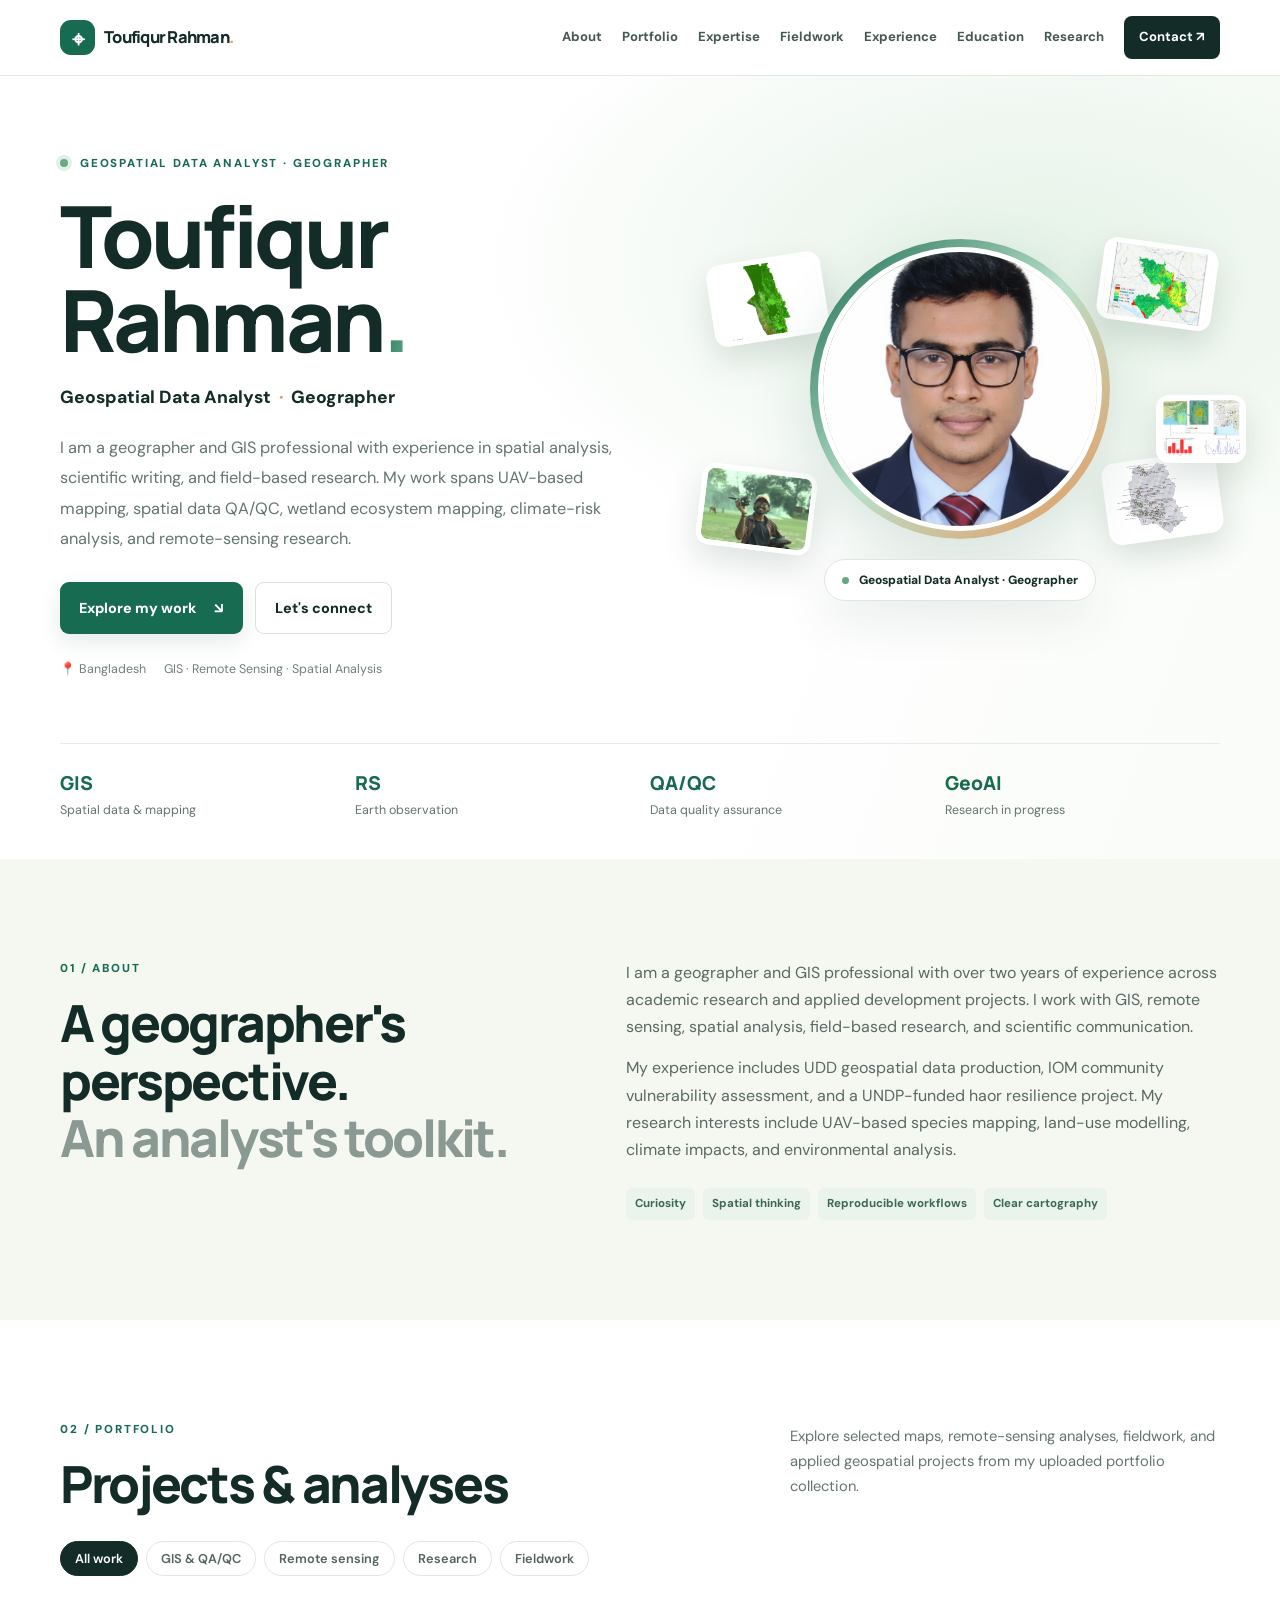
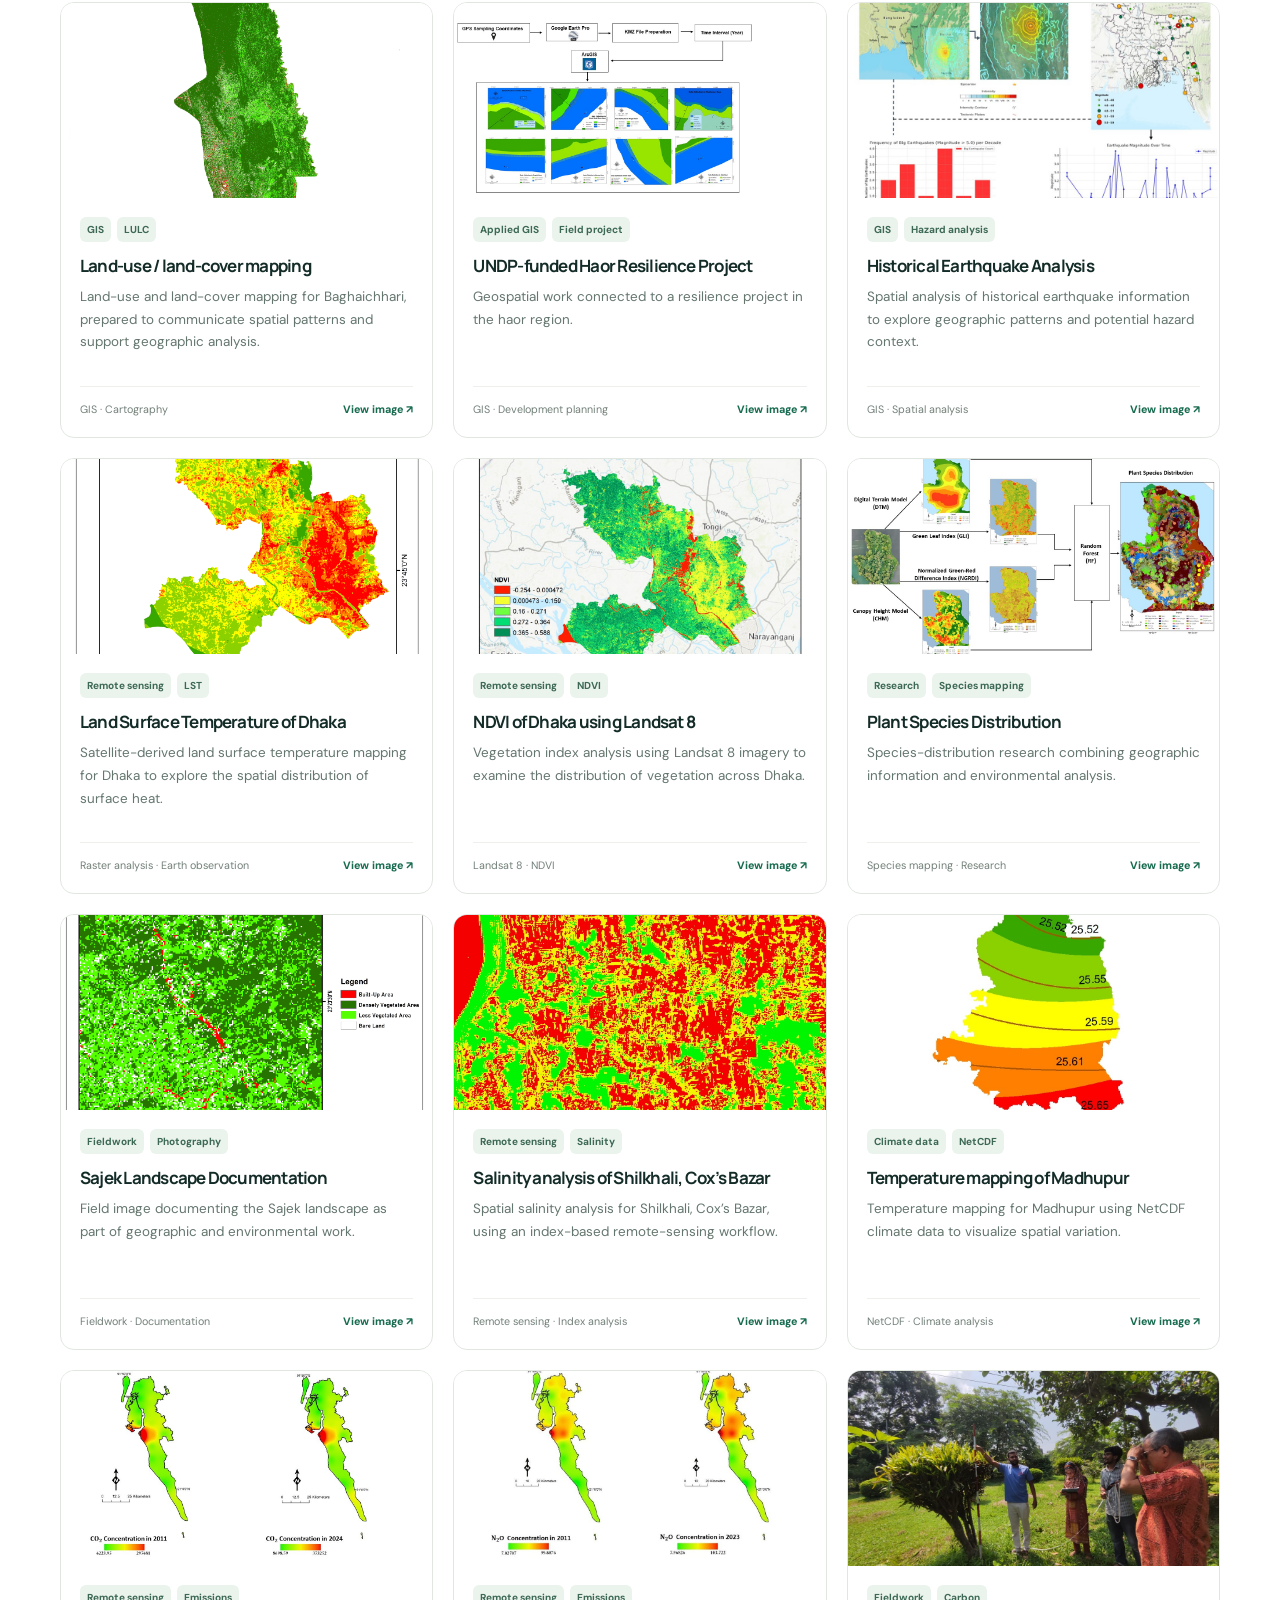
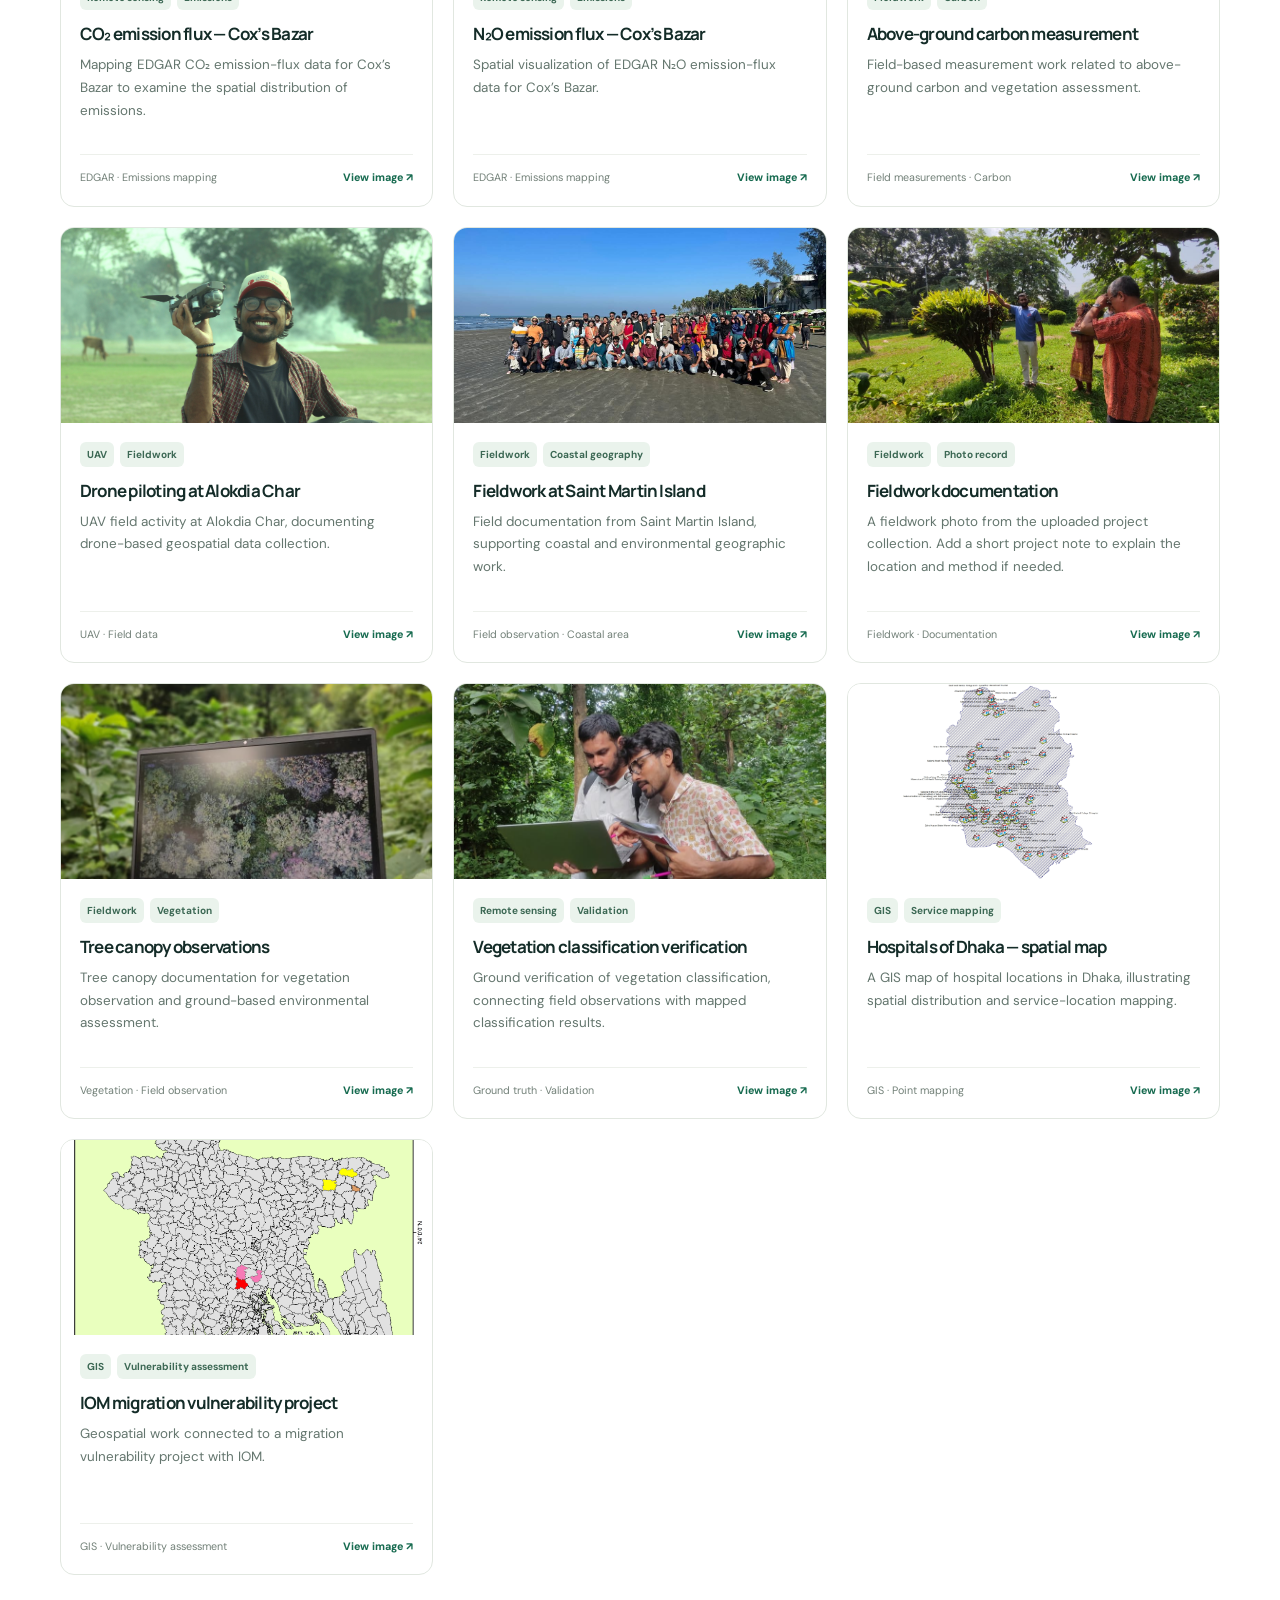
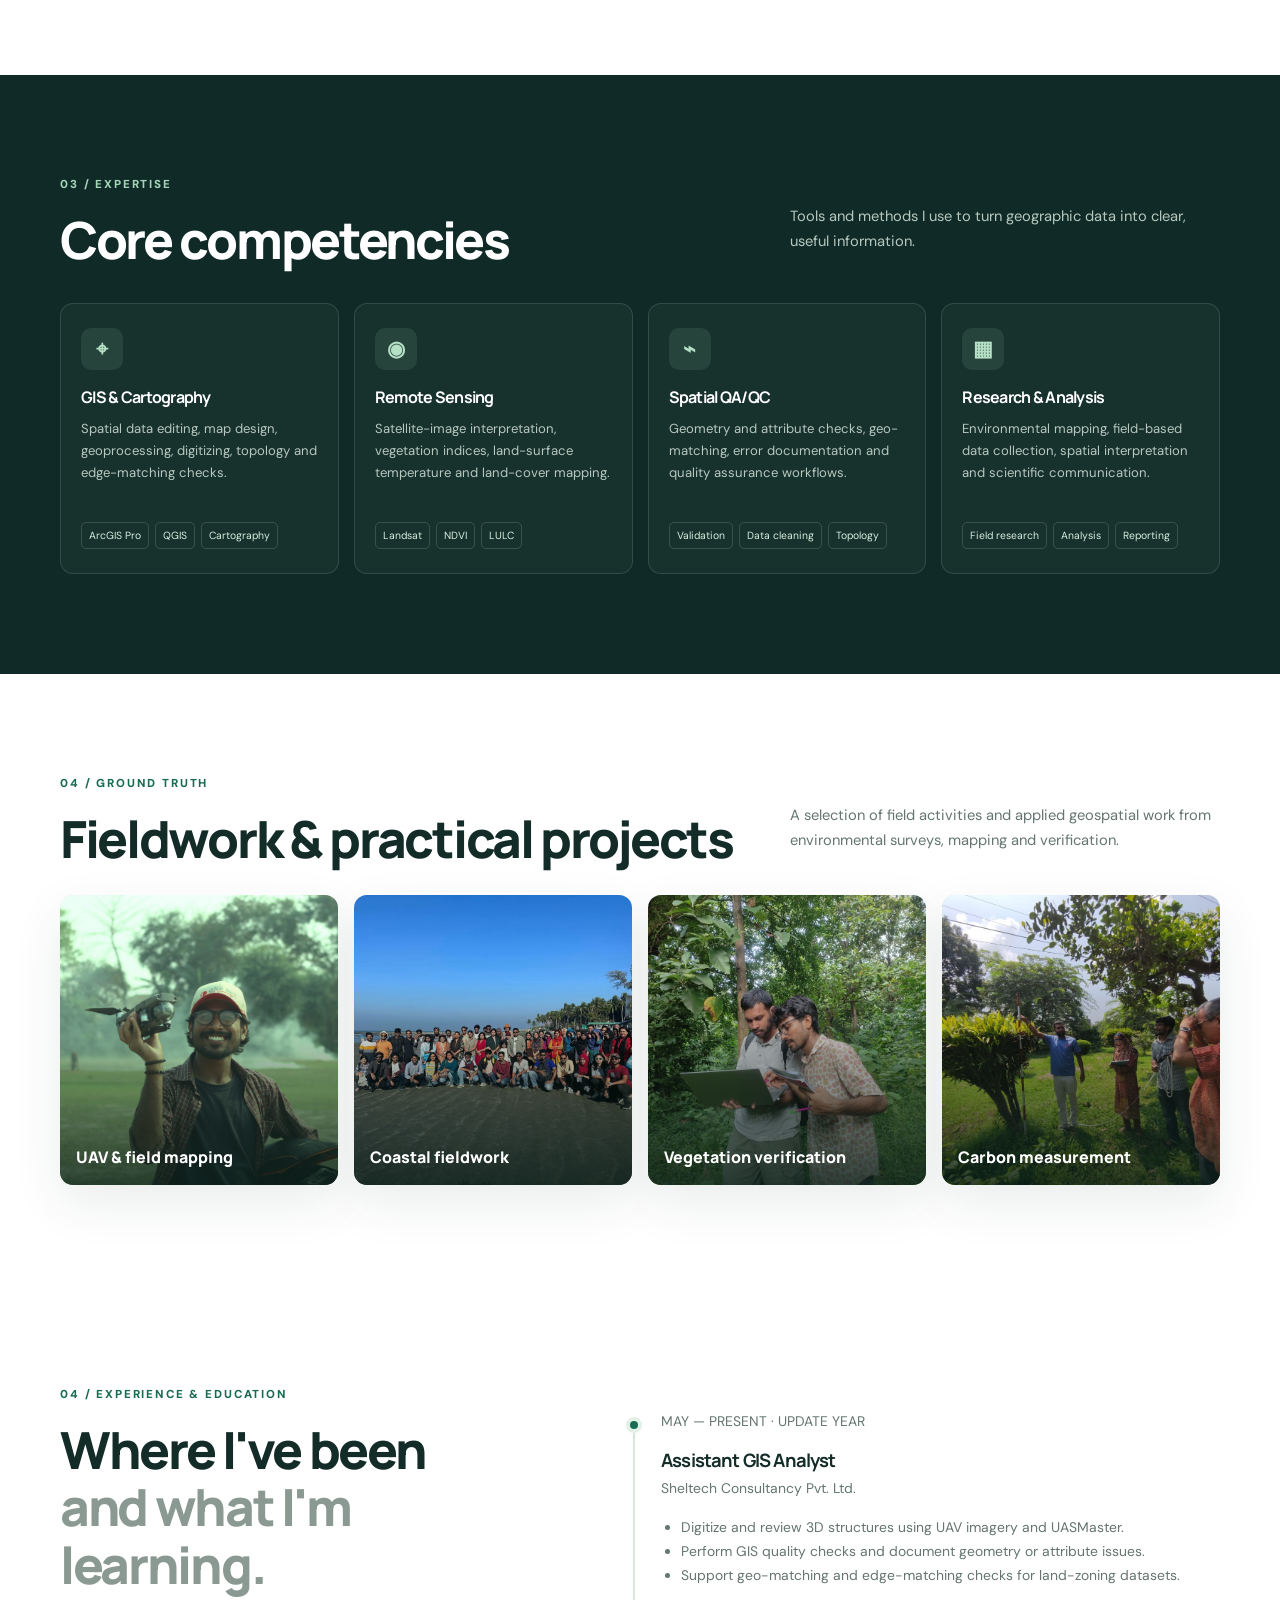
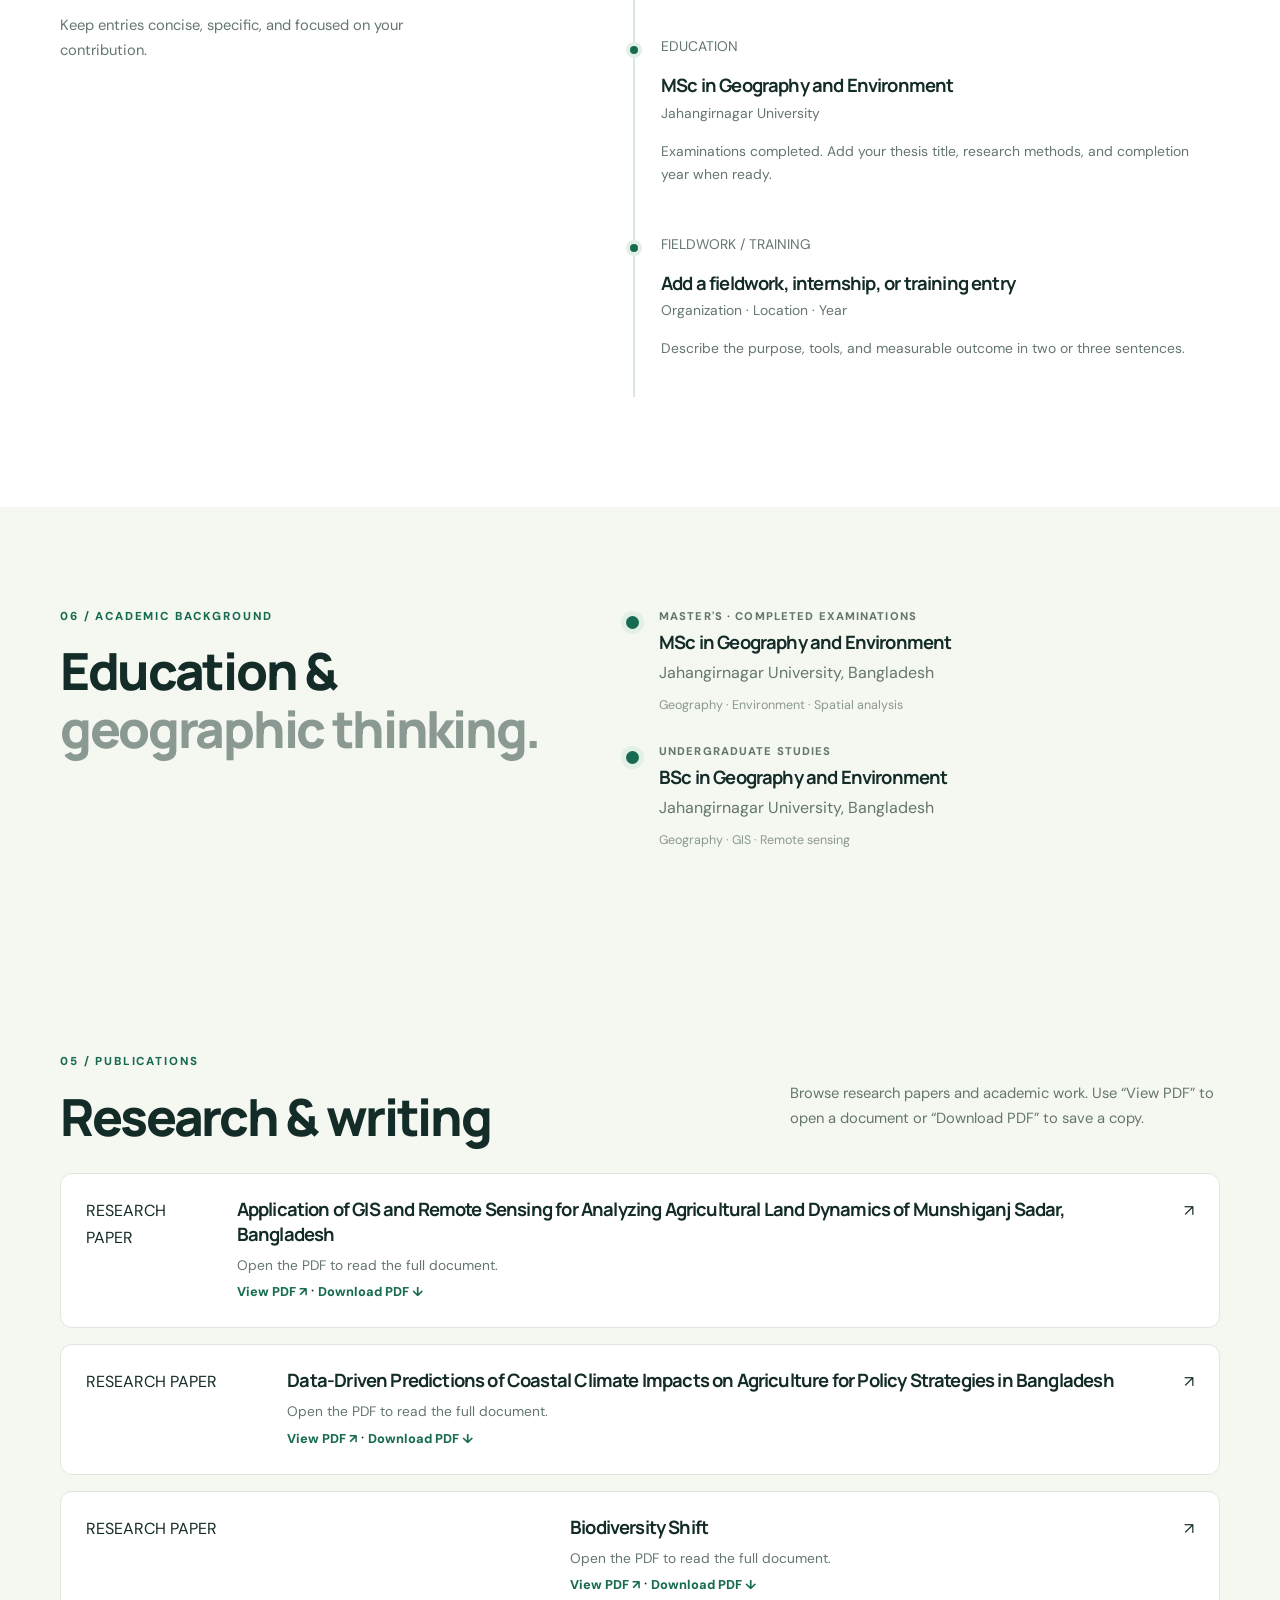
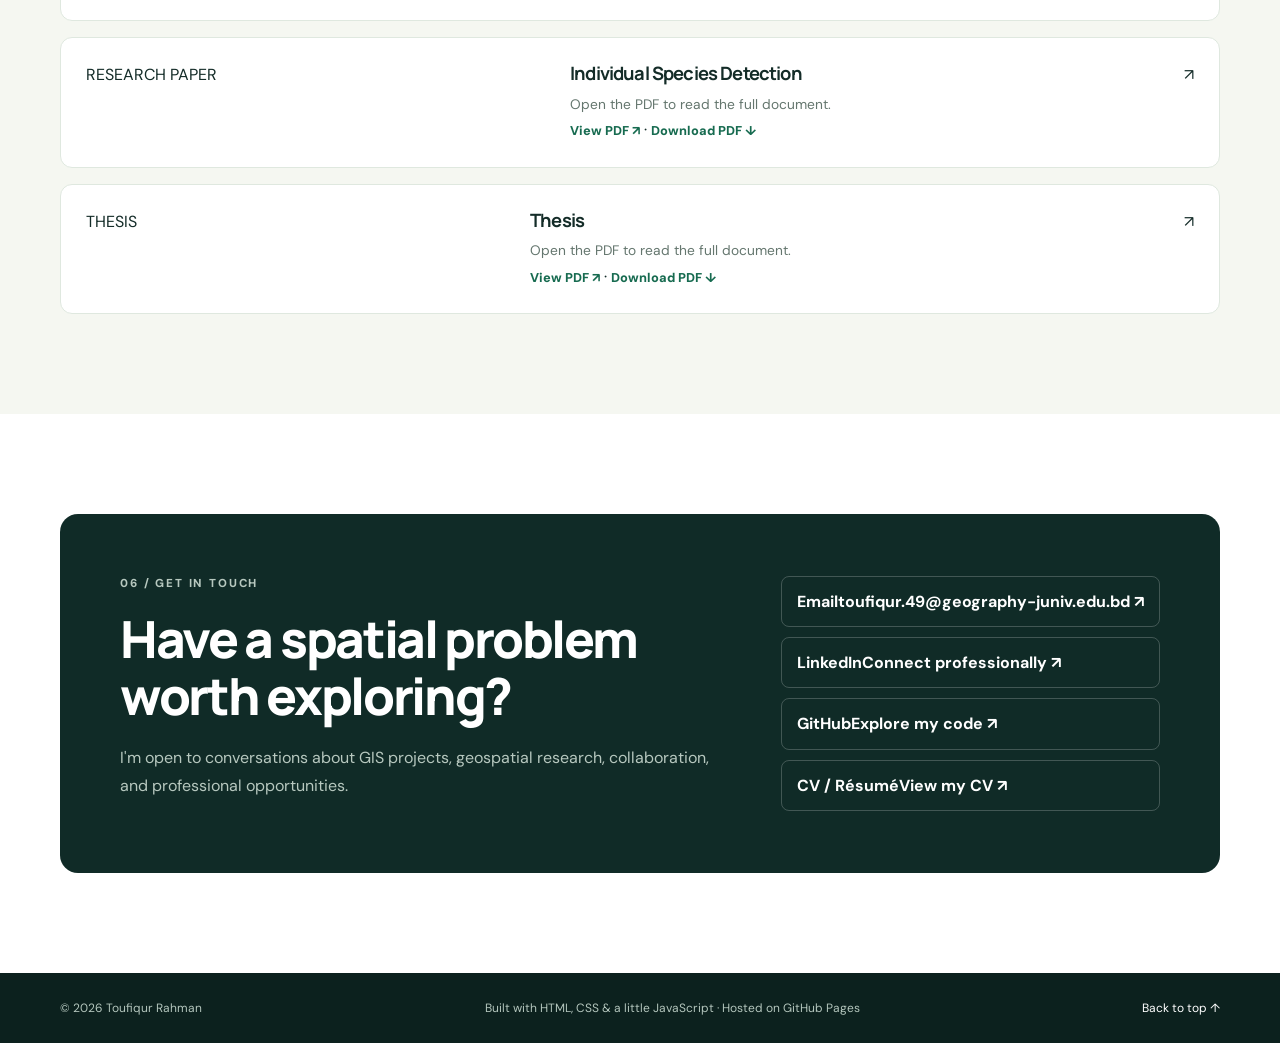
==== commit 3fb70b6b: "Update index.html" ====
--- a/index.html
+++ b/index.html
@@ -101,10 +101,6 @@
             <div class="project-body"><div class="project-tags"><span>Research</span><span>Species mapping</span></div><h3>Plant Species Distribution</h3><p>Species-distribution research combining geographic information and environmental analysis.</p><div class="project-footer"><span>Species mapping · Research</span><a href="assets/projects/Plant-Species-Distribution-Project.jpg" target="_blank" rel="noopener">View image ↗</a></div></div>
           </article>
           <article class="project-card" data-category="fieldwork">
-            <div class="project-visual project-image-wrap"><img class="project-image photo-image" src="assets/projects/Sajek-Valley.jpg" alt="Sajek Valley Fieldwork" loading="lazy"></div>
-            <div class="project-body"><div class="project-tags"><span>Fieldwork</span><span>Landscape</span></div><h3>Sajek Valley Fieldwork</h3><p>Field documentation from Sajek Valley, supporting geographic observation and landscape context.</p><div class="project-footer"><span>Field observation · Geography</span><a href="assets/projects/Sajek-Valley.jpg" target="_blank" rel="noopener">View image ↗</a></div></div>
-          </article>
-          <article class="project-card" data-category="fieldwork">
             <div class="project-visual project-image-wrap"><img class="project-image photo-image" src="assets/projects/Sajek.jpg" alt="Sajek Landscape Documentation" loading="lazy"></div>
             <div class="project-body"><div class="project-tags"><span>Fieldwork</span><span>Photography</span></div><h3>Sajek Landscape Documentation</h3><p>Field image documenting the Sajek landscape as part of geographic and environmental work.</p><div class="project-footer"><span>Fieldwork · Documentation</span><a href="assets/projects/Sajek.jpg" target="_blank" rel="noopener">View image ↗</a></div></div>
           </article>
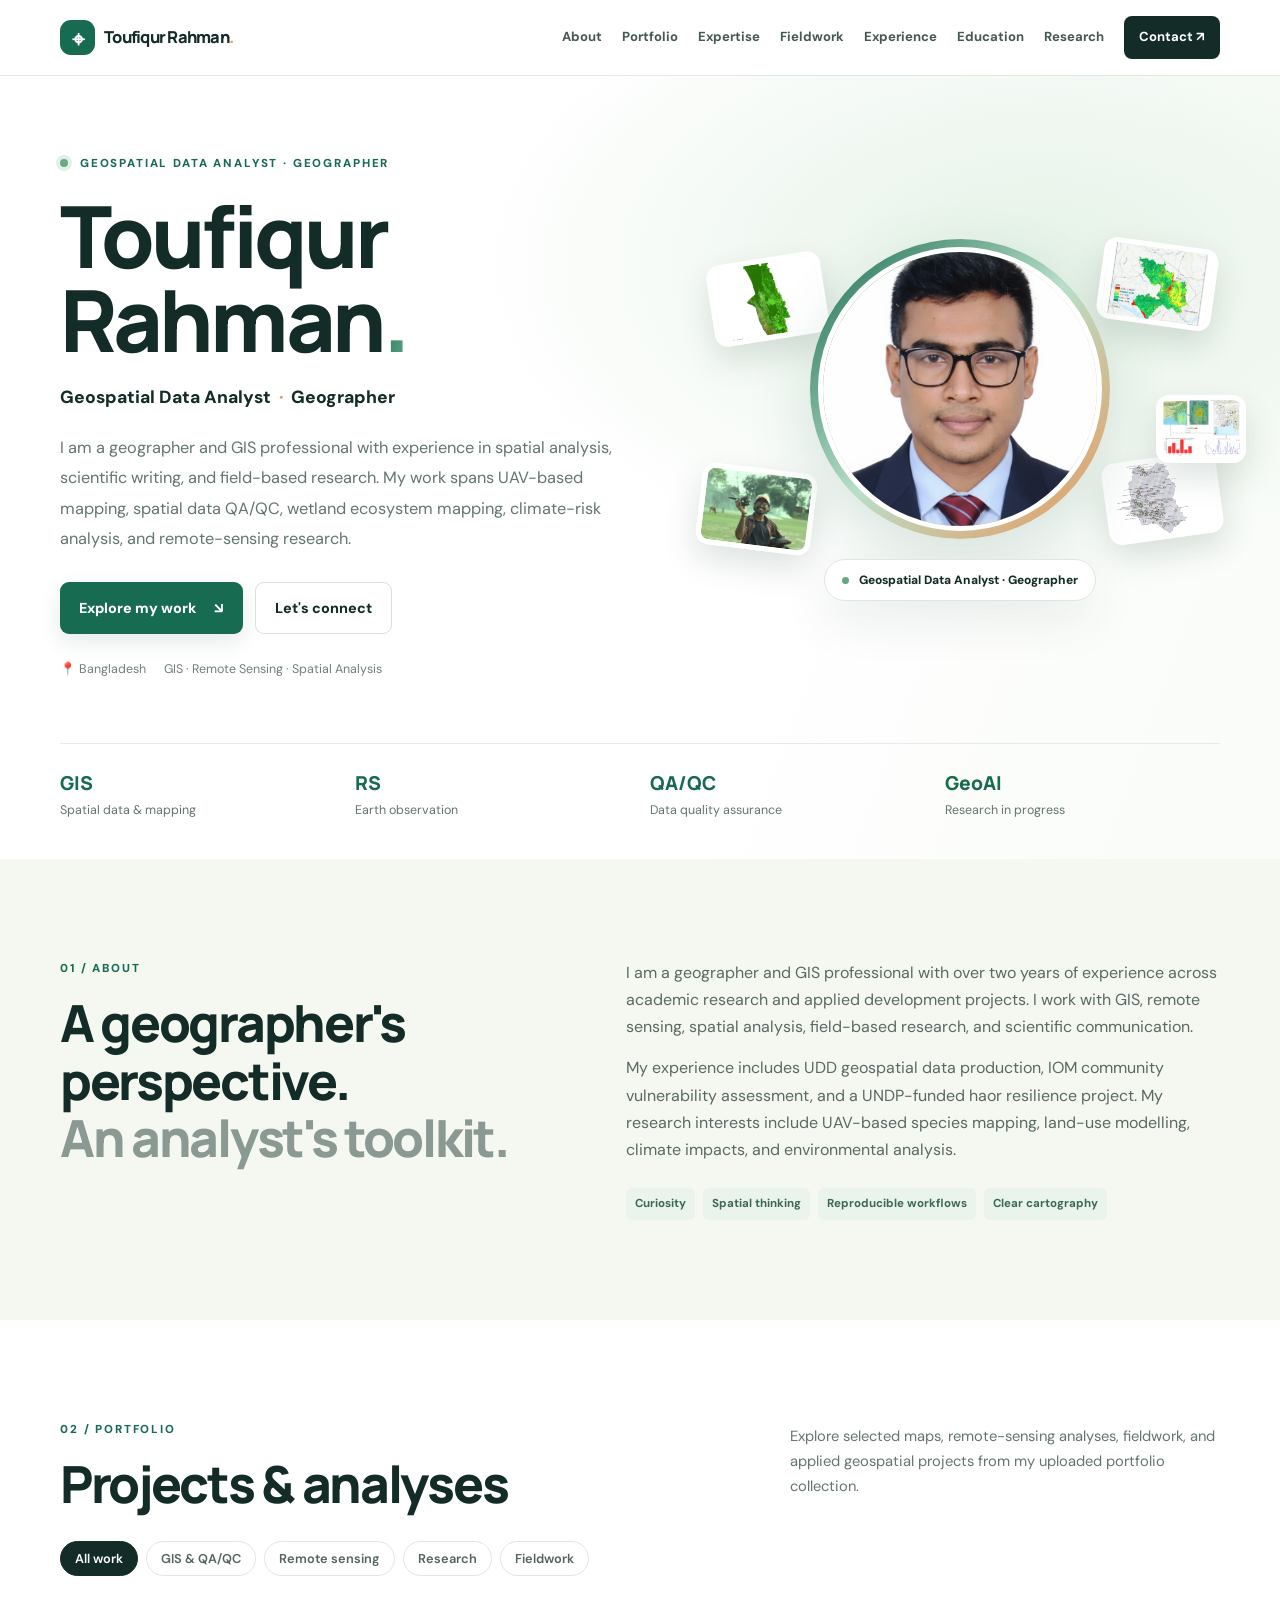
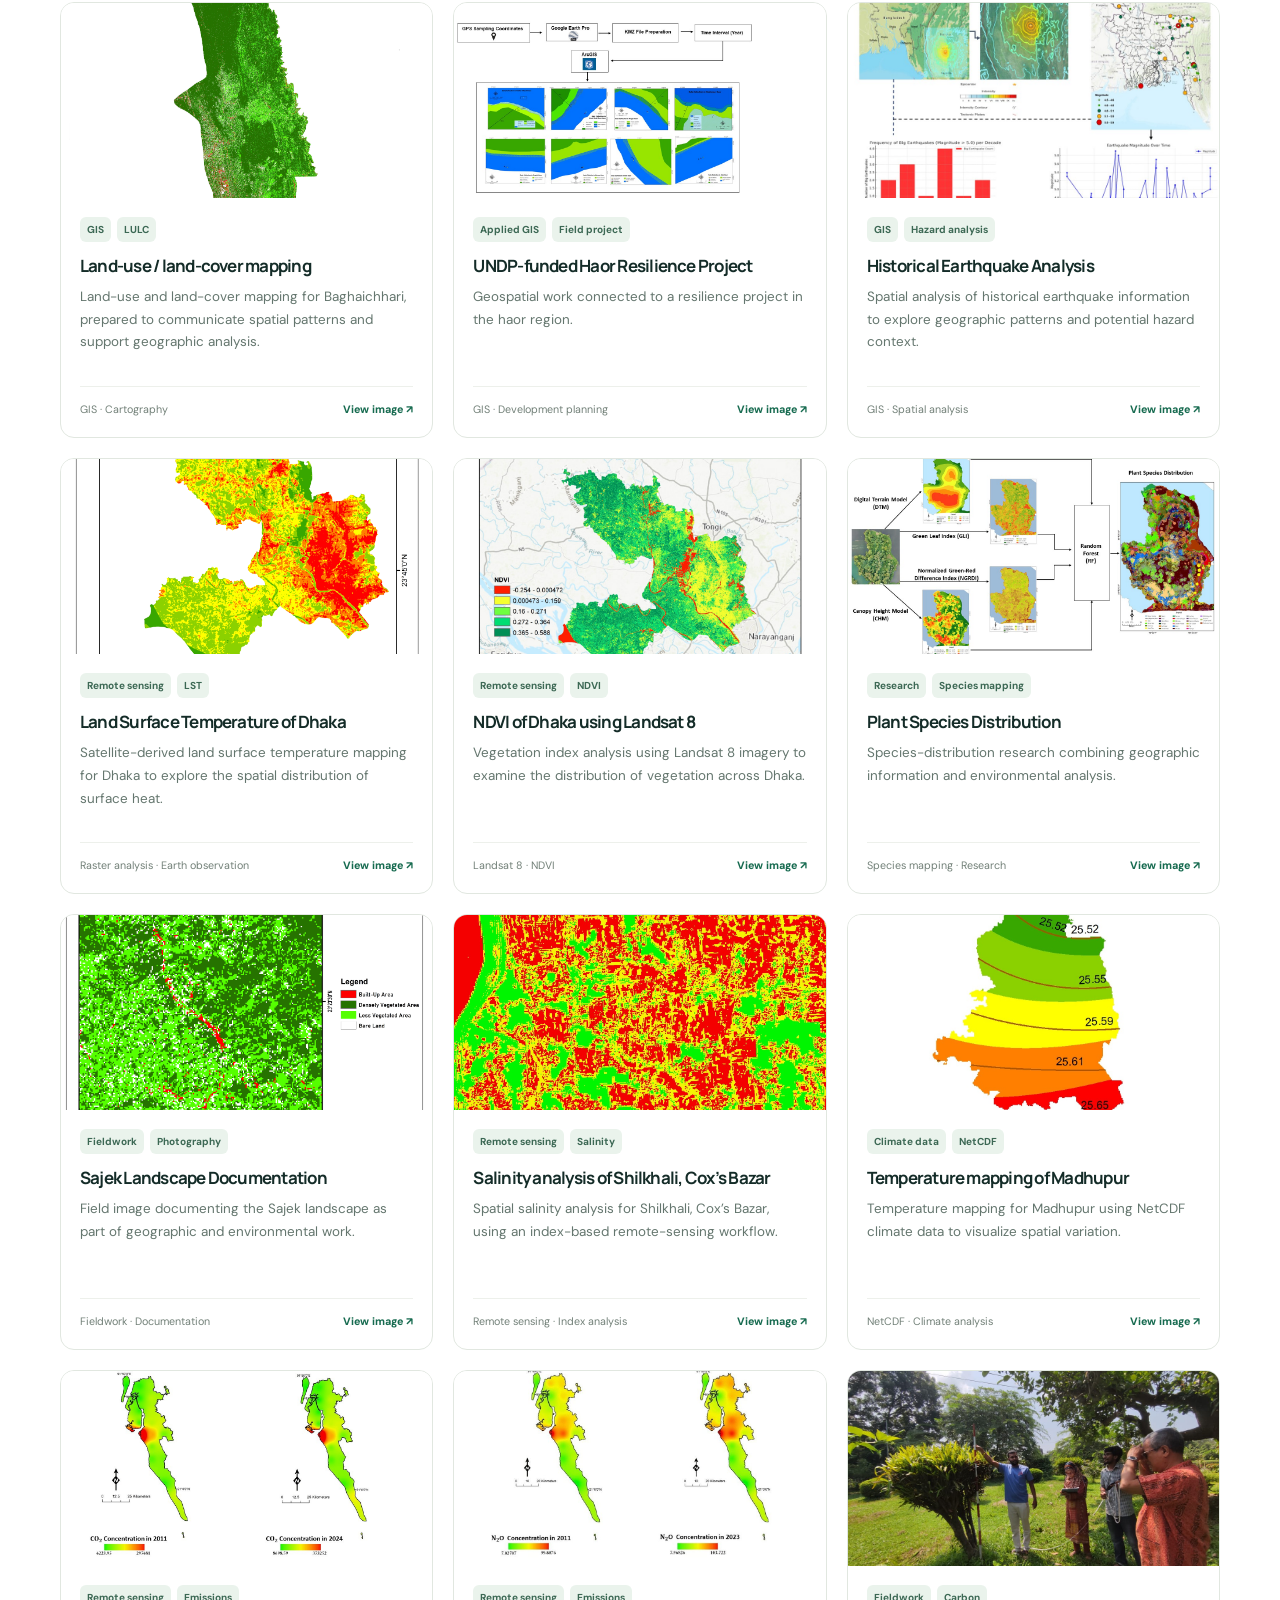
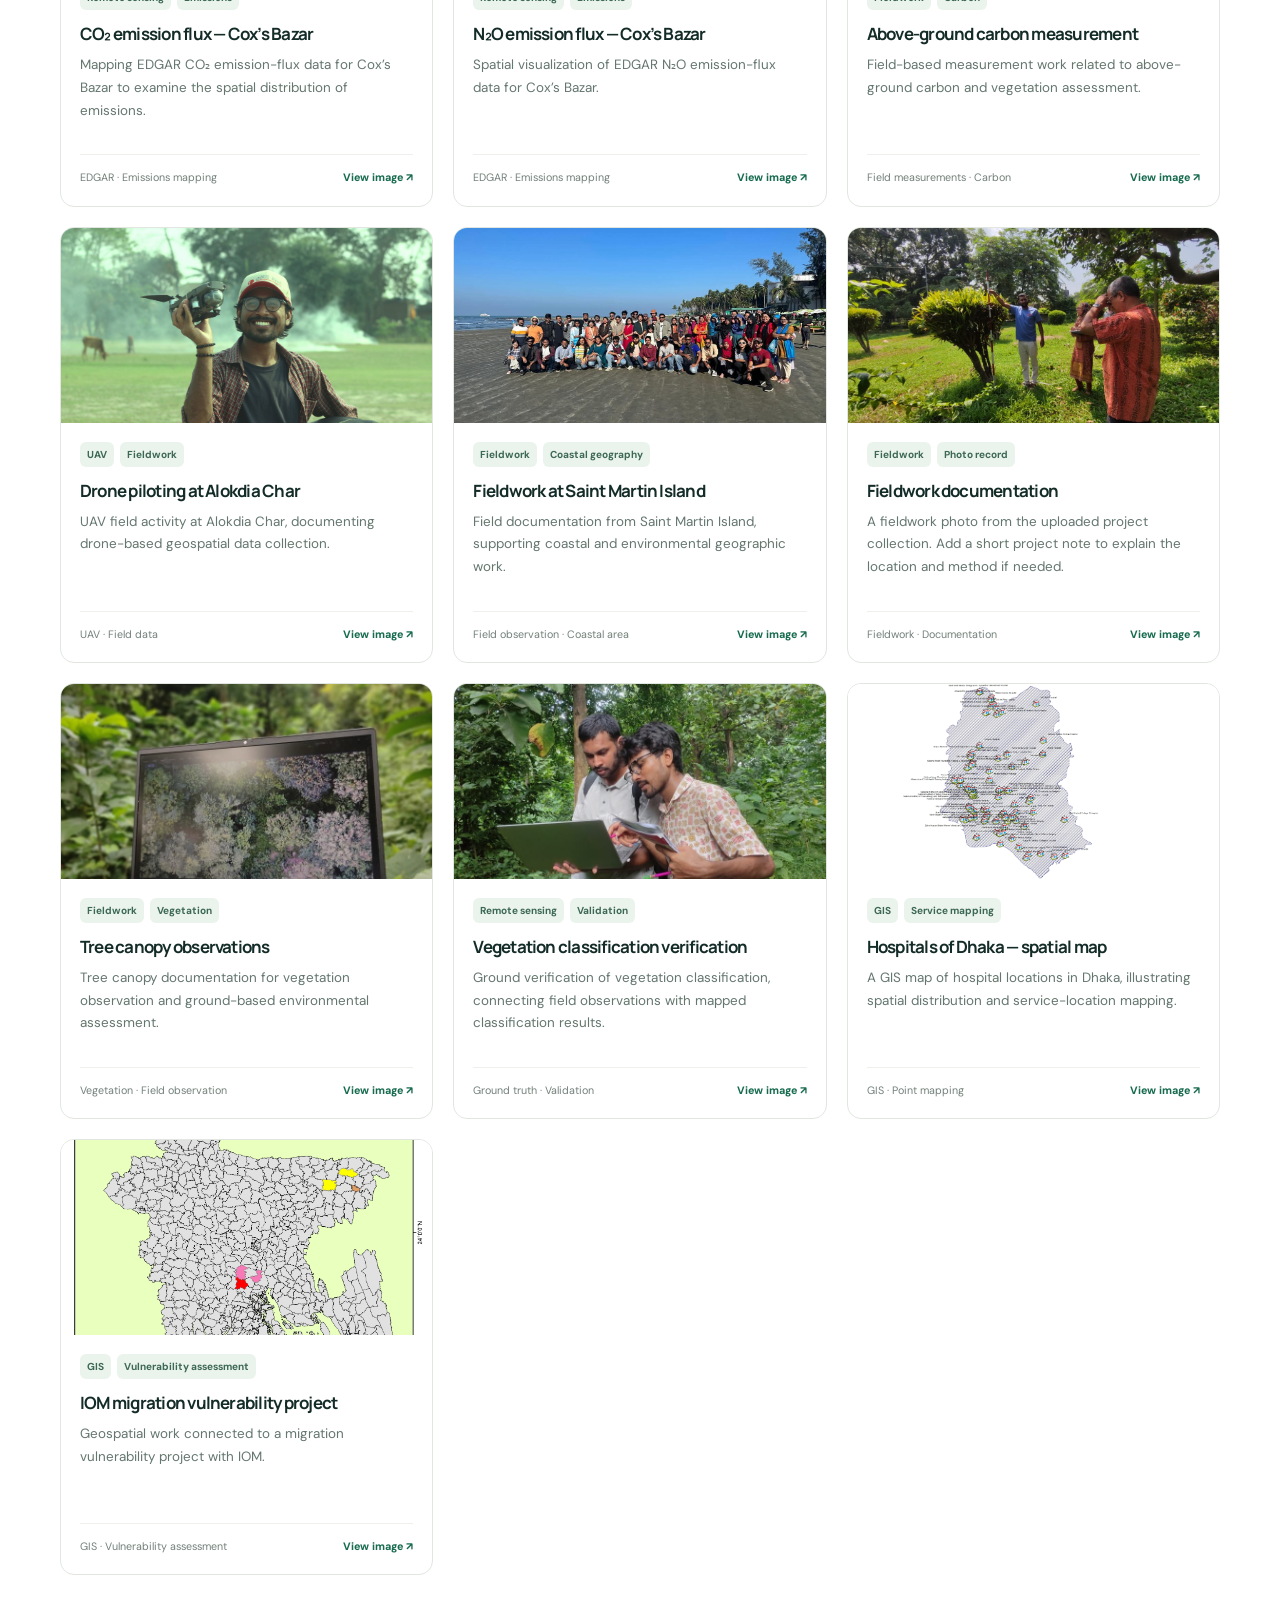
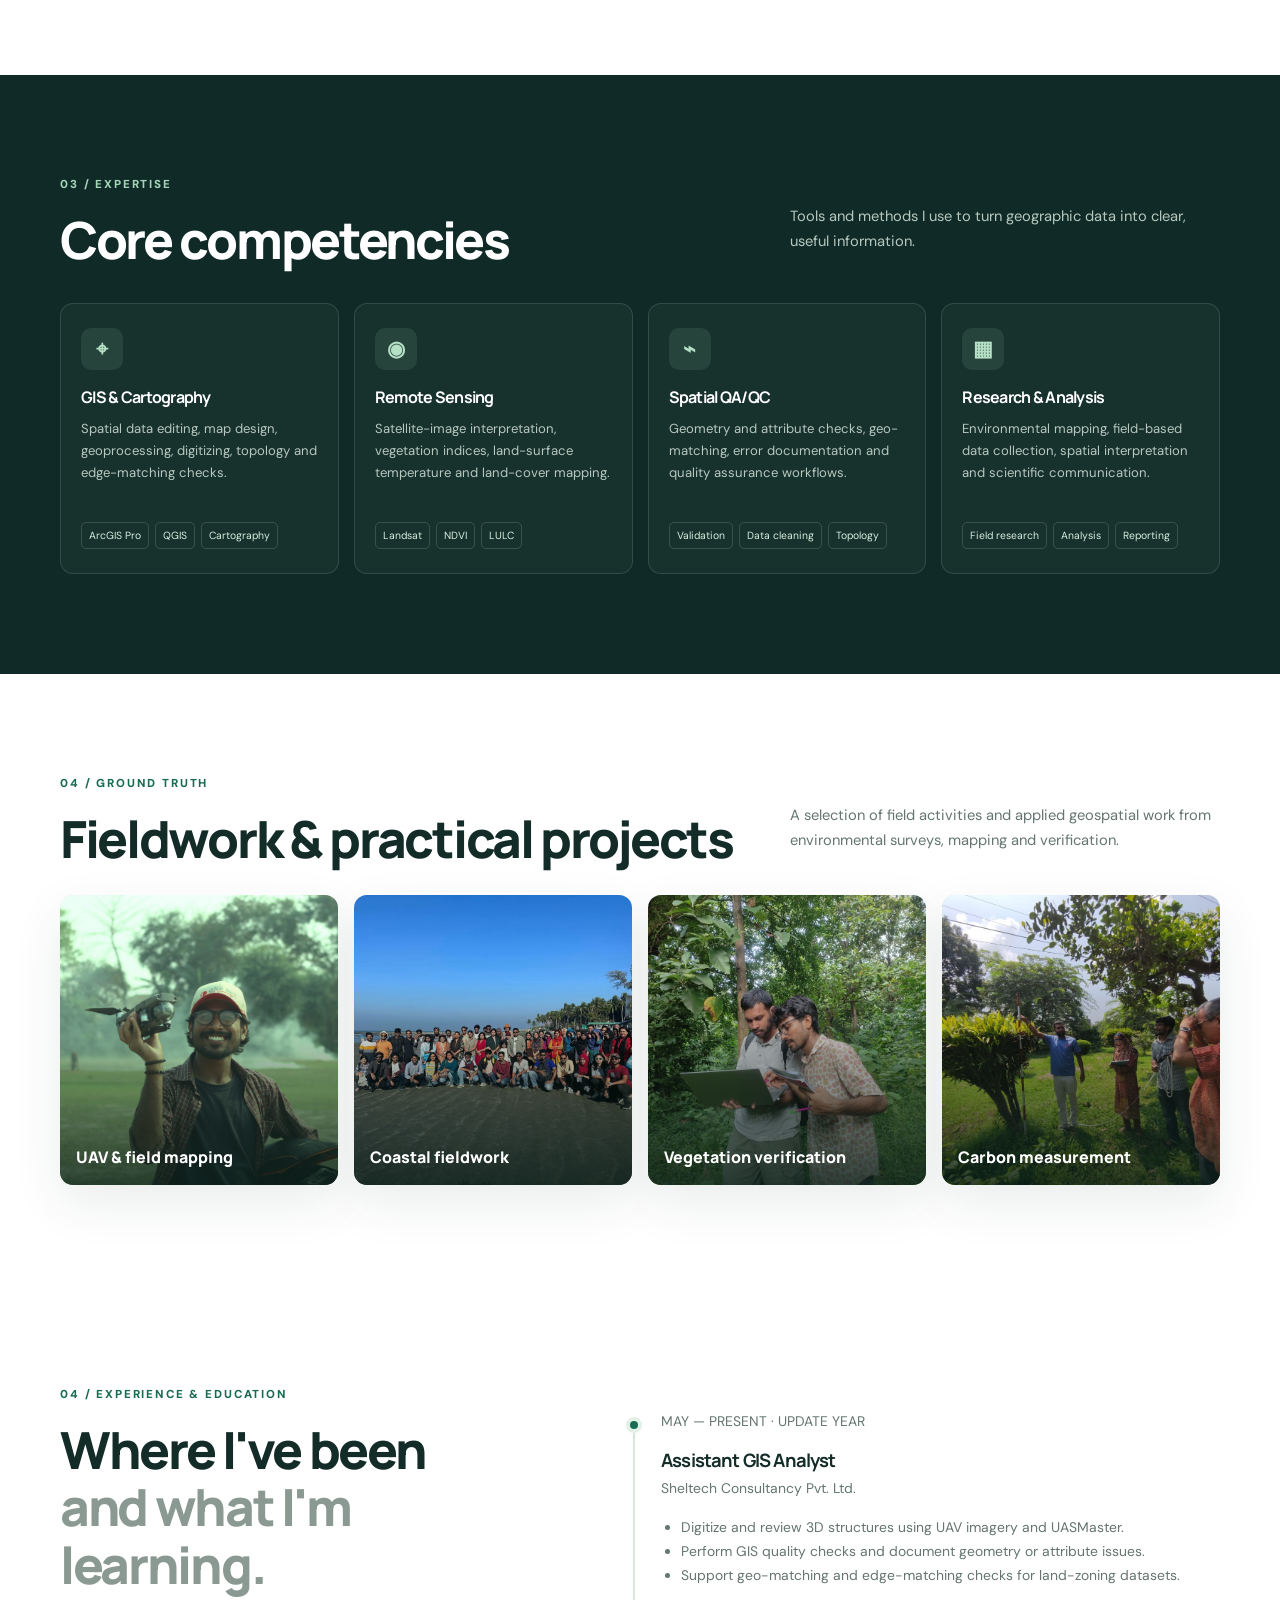
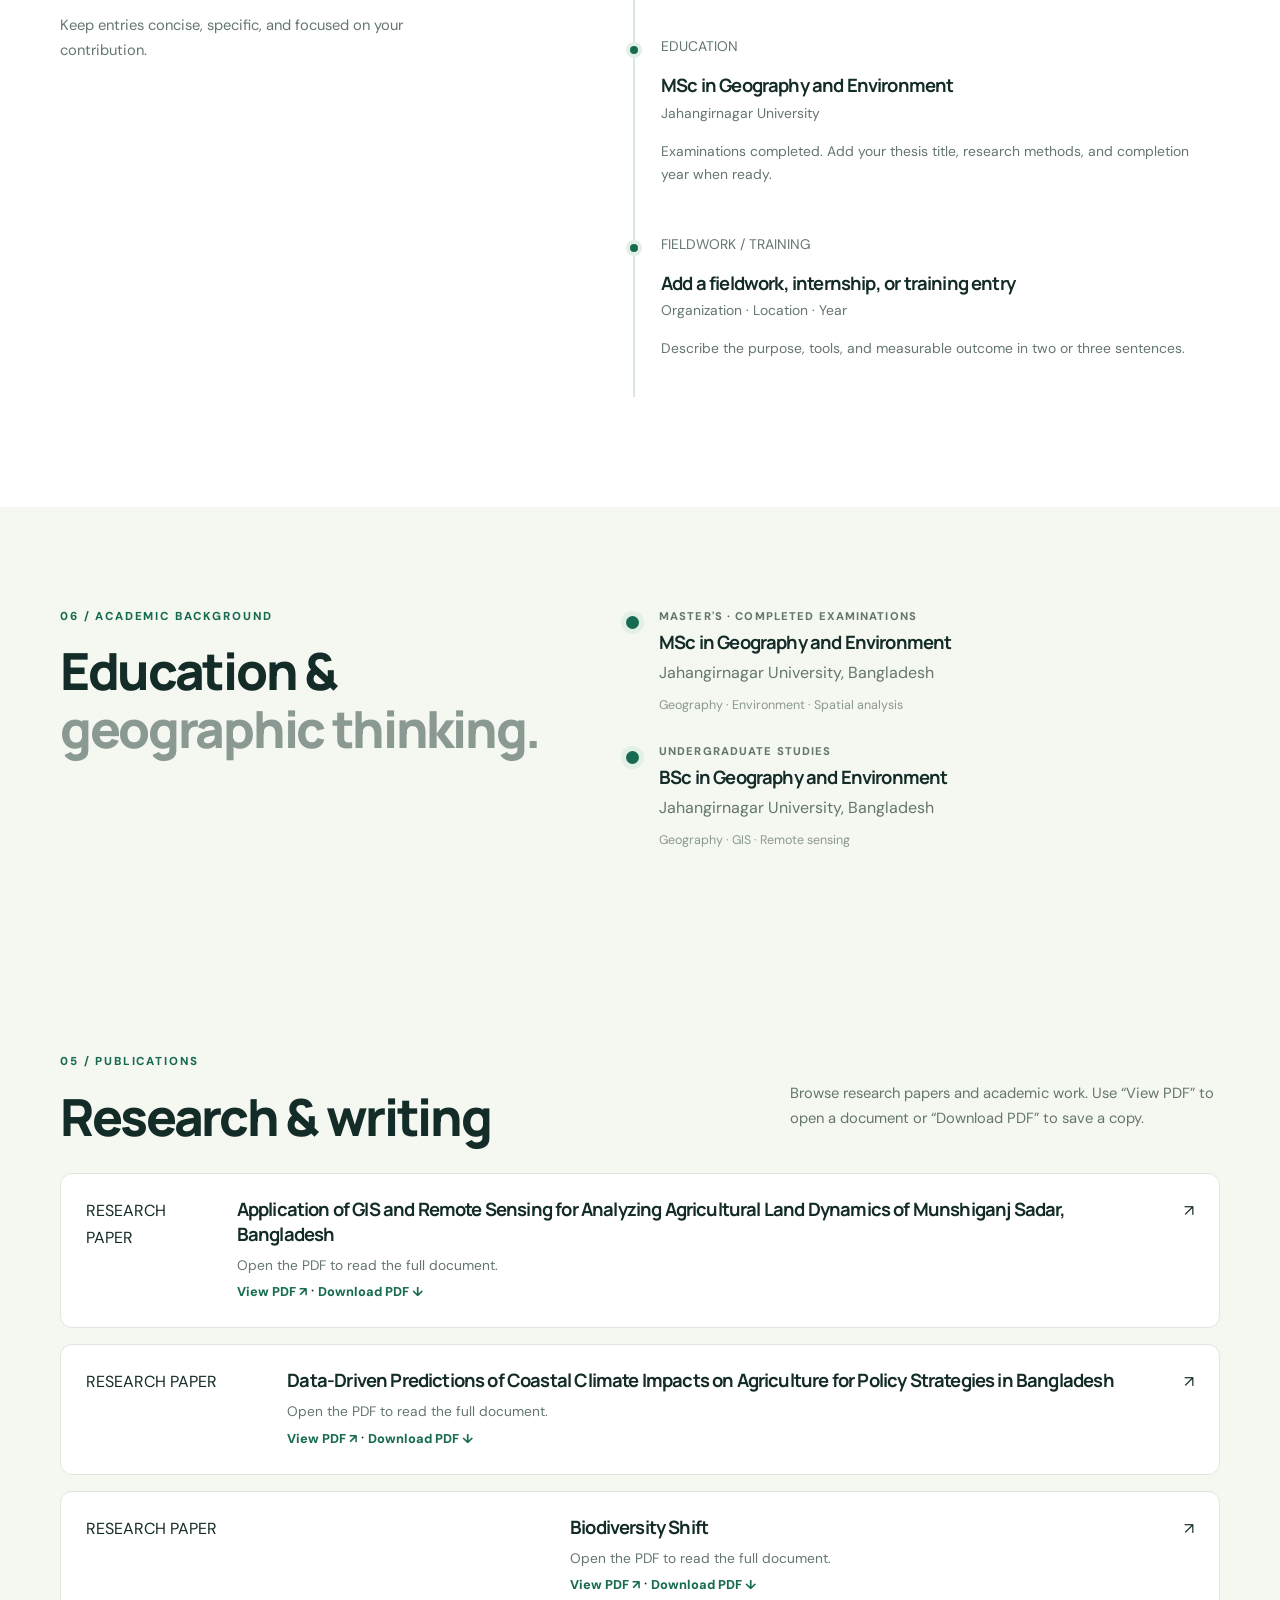
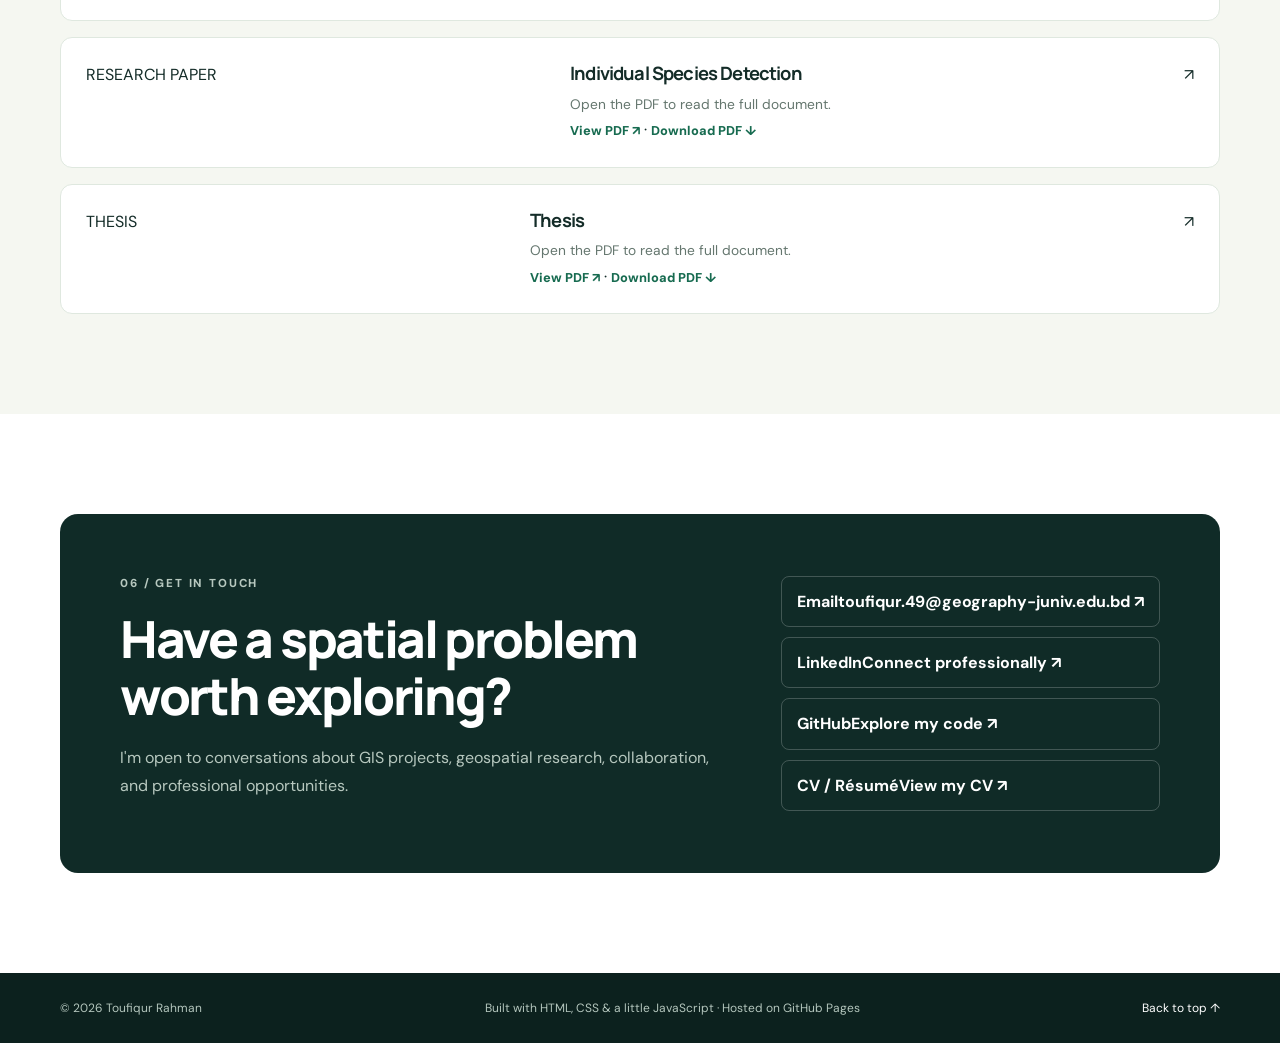
==== commit 83fd9323: "Update index.html" ====
--- a/index.html
+++ b/index.html
@@ -252,7 +252,7 @@
       <div class="container contact-card">
         <div><p class="eyebrow eyebrow-light">06 / GET IN TOUCH</p><h2>Have a spatial problem<br>worth exploring?</h2><p>I'm open to conversations about GIS projects, geospatial research, collaboration, and professional opportunities.</p></div>
         <div class="contact-links">
-          <a href="mailto:toufiqur.49@geography-juniv.edu.bd"><span>Email</span><strong>toufiqur.49@geography-juniv.edu.bd ↗</strong></a>
+          <a href="mailto: toufiqur.49@geography-juniv.edu.bd"><span>Email</span><strong>toufiqur.49@geography-juniv.edu.bd ↗</strong></a>
           <a href="https://www.linkedin.com/" target="_blank" rel="noreferrer"><span>LinkedIn</span><strong>Connect professionally ↗</strong></a>
           <a href="https://github.com/" target="_blank" rel="noreferrer"><span>GitHub</span><strong>Explore my code ↗</strong></a>
           <a href="assets/Toufiqur_Rahman_CV.pdf" id="cvLink"><span>CV / Résumé</span><strong>View my CV ↗</strong></a>
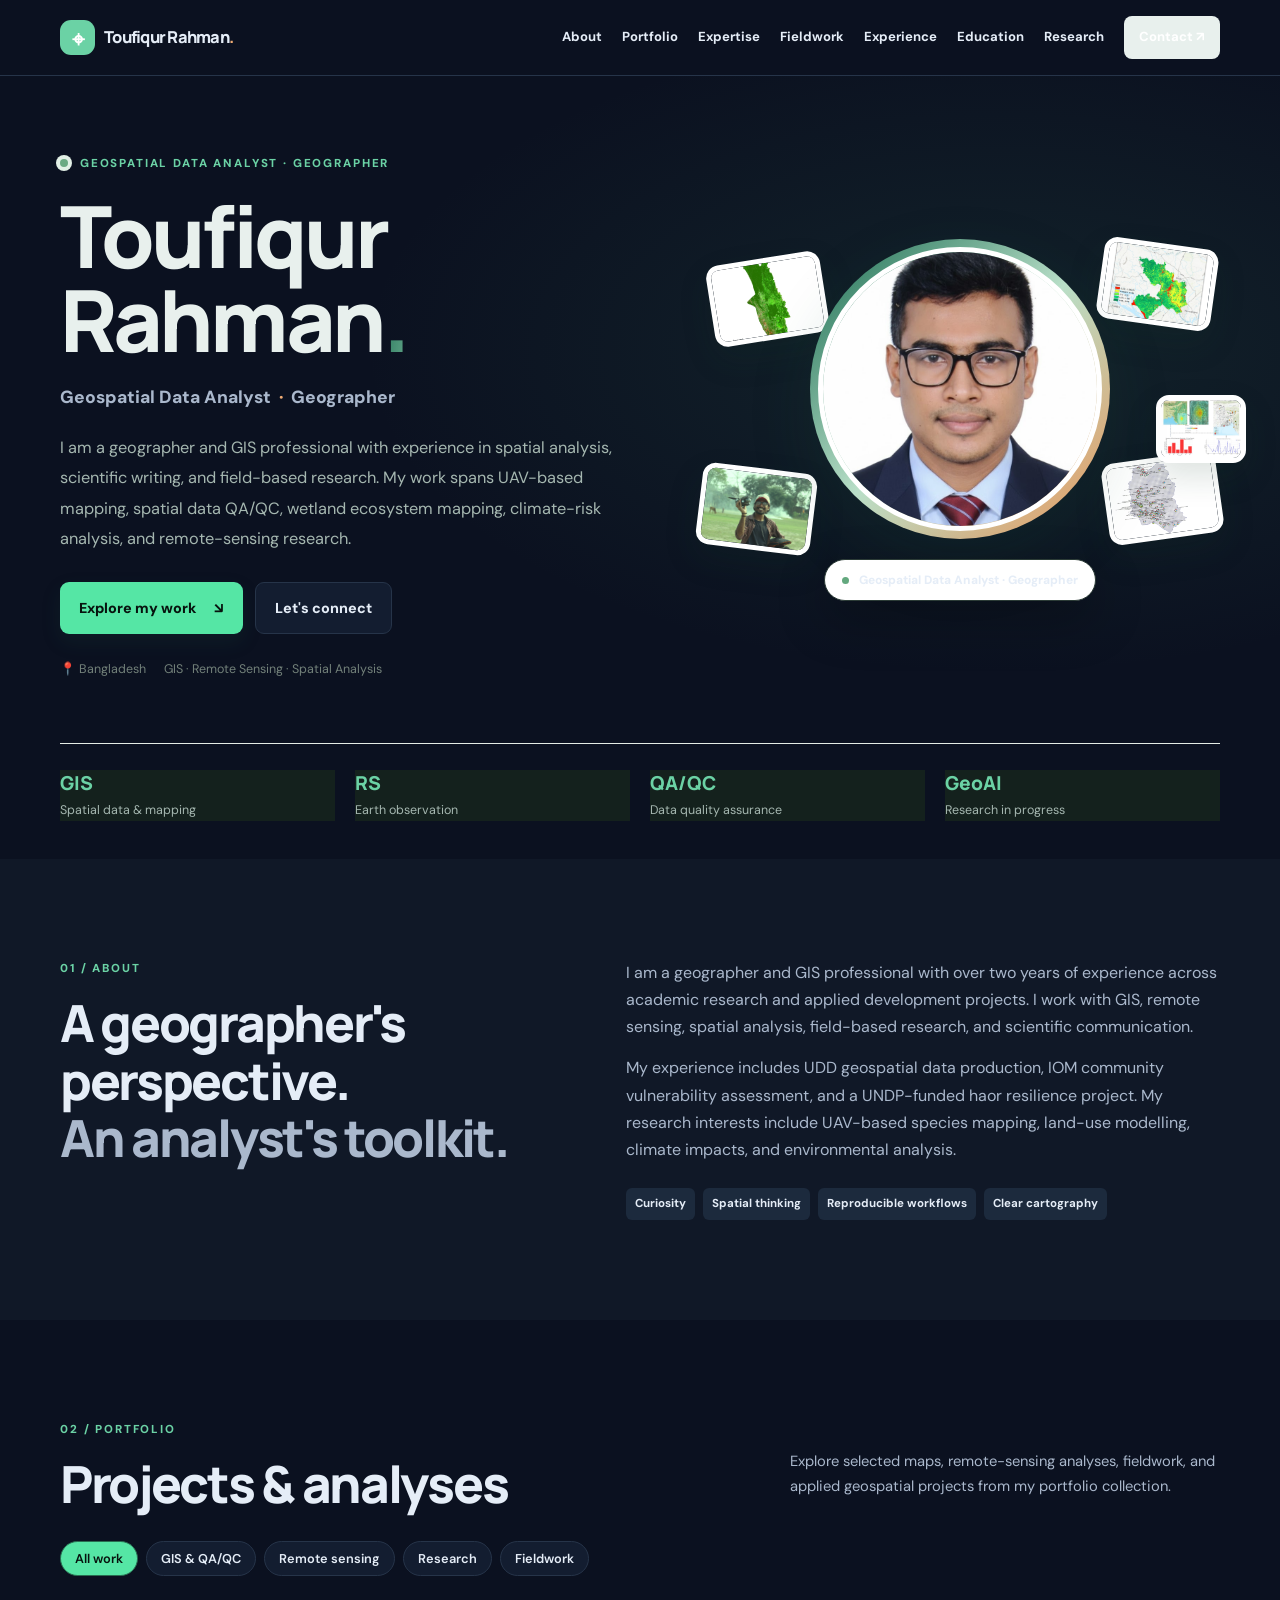
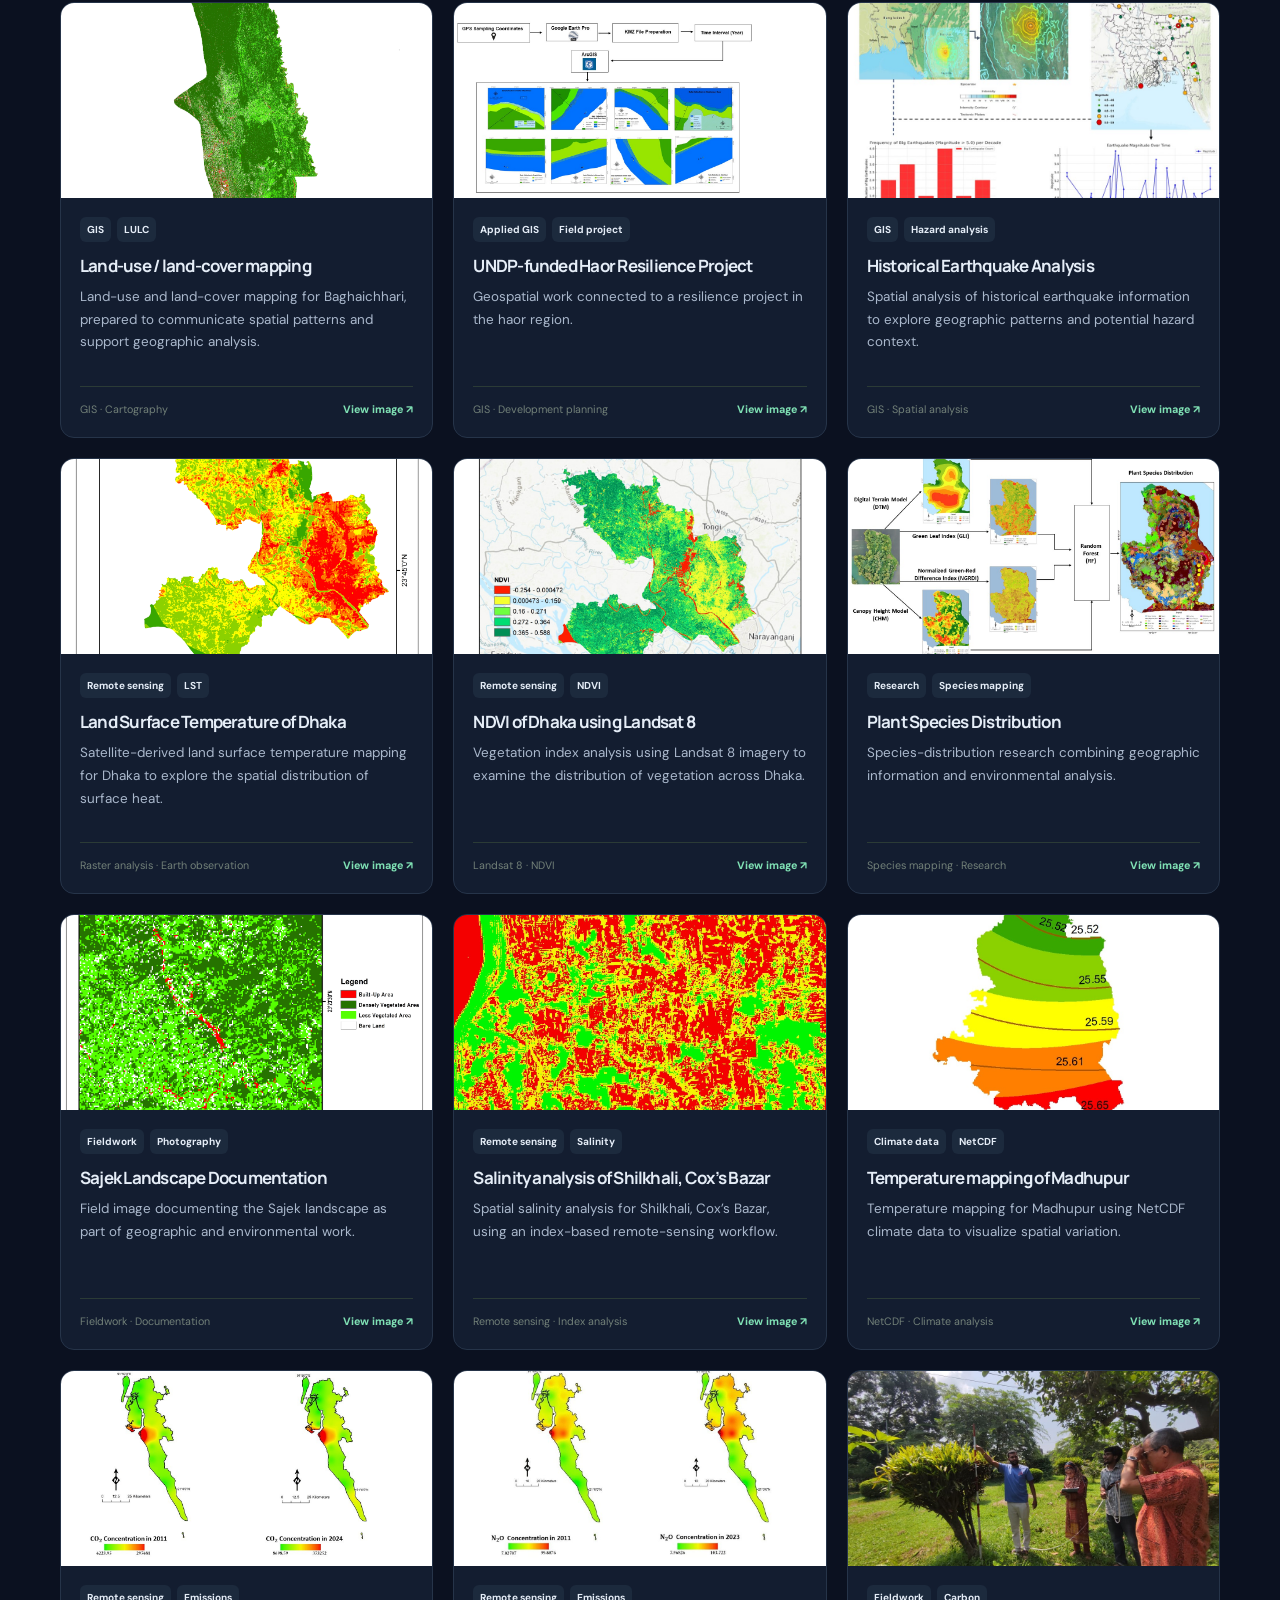
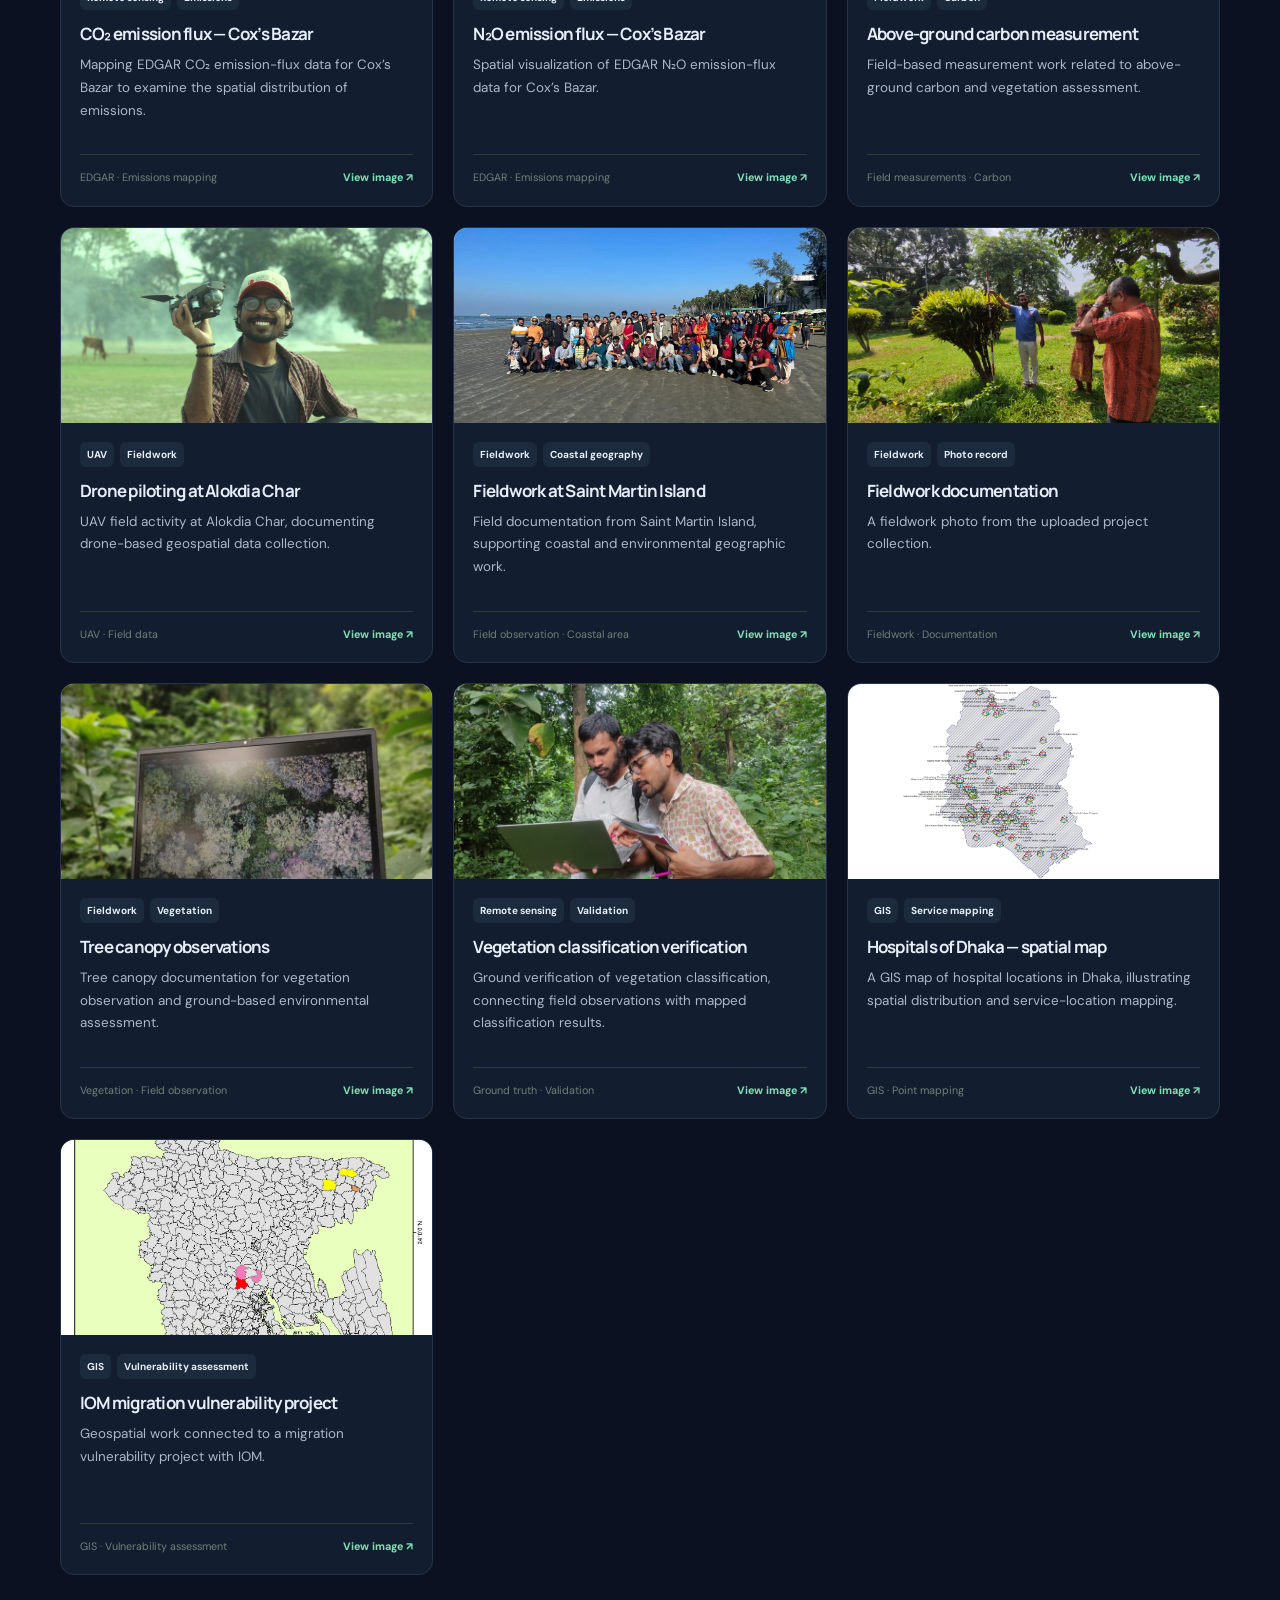
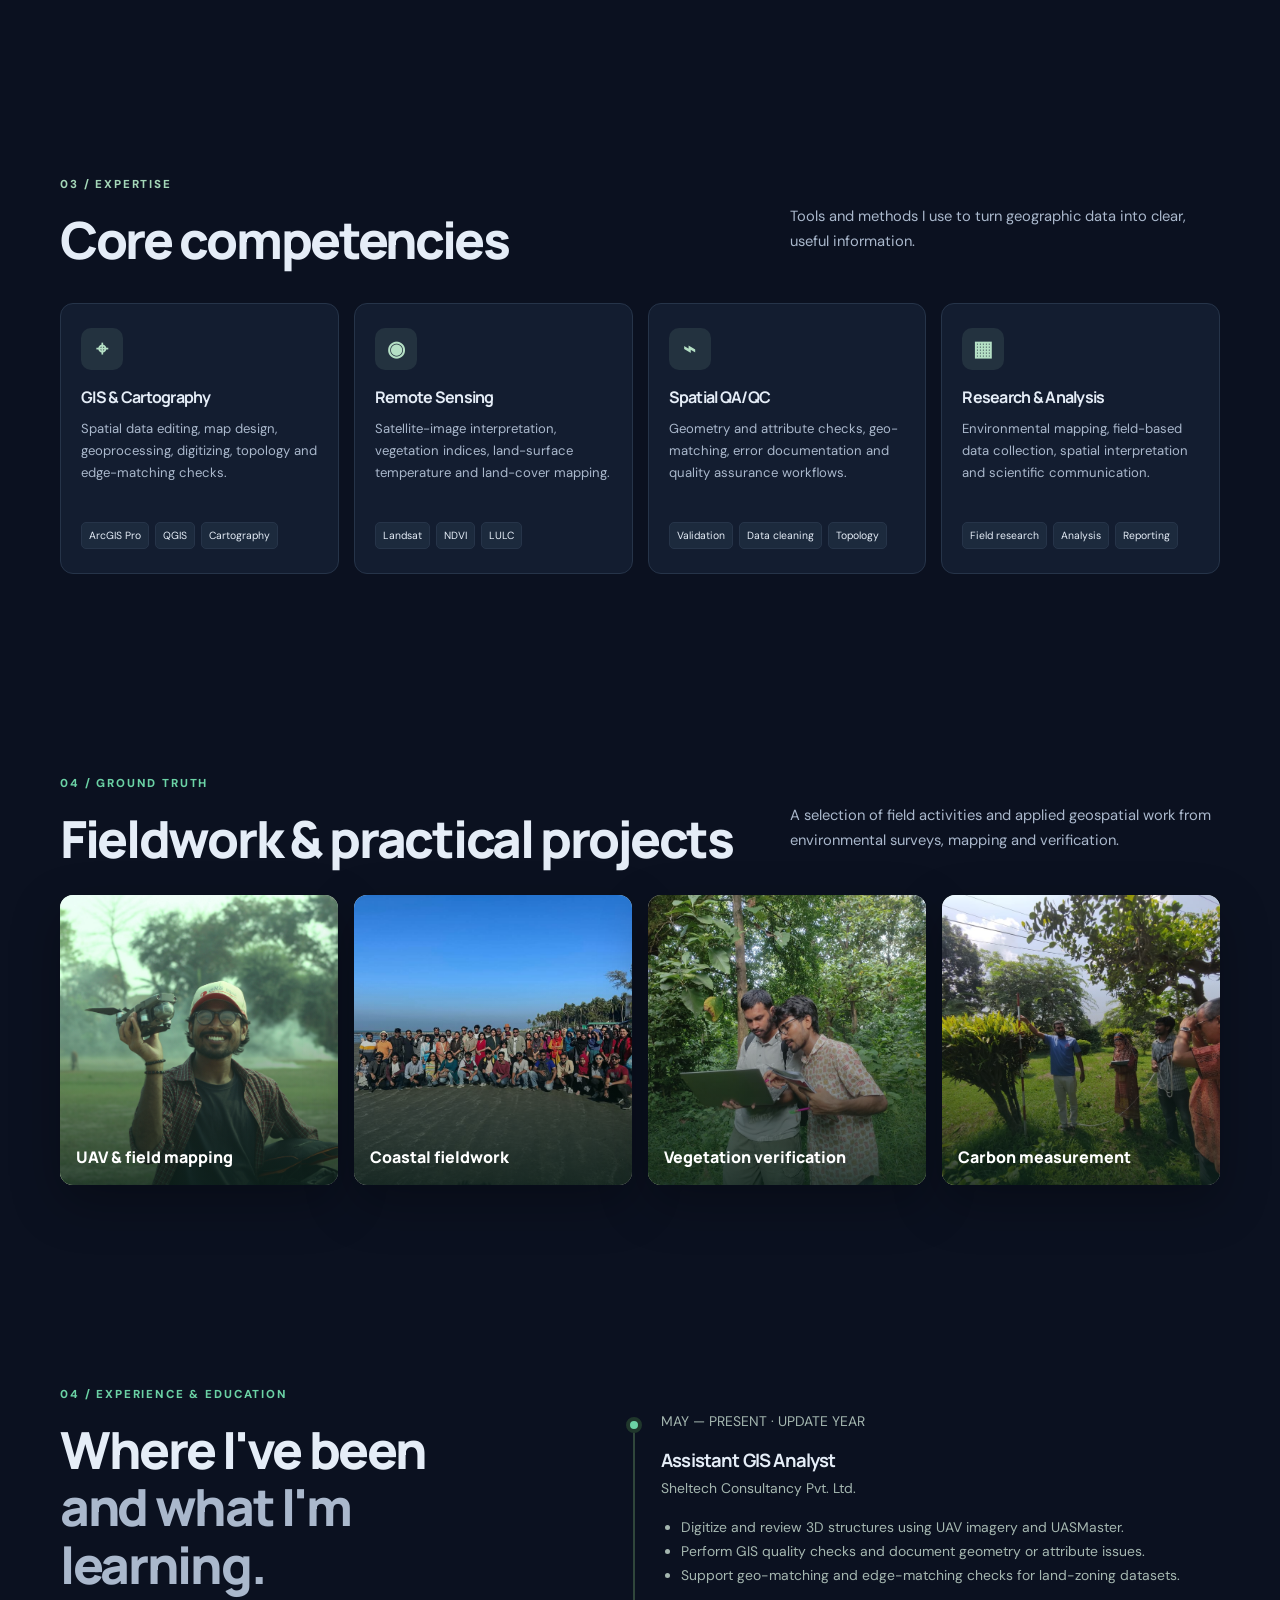
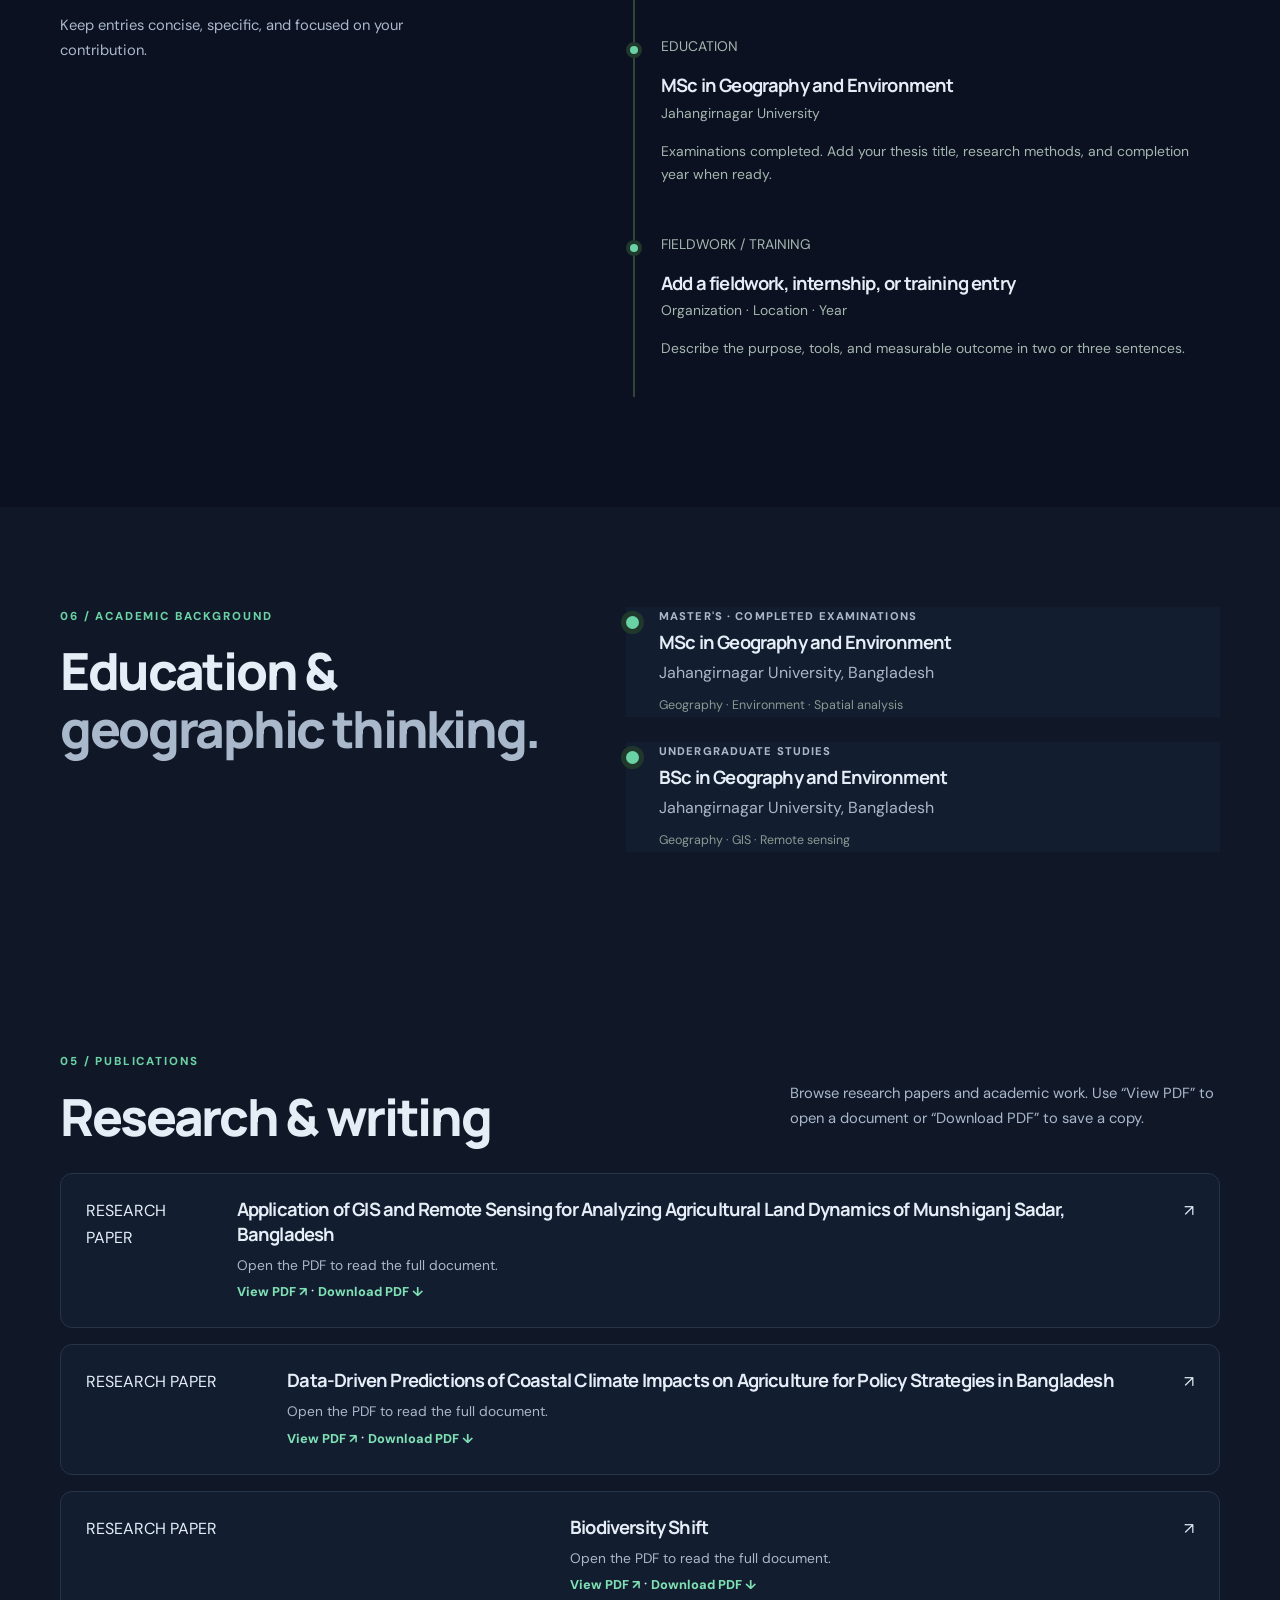
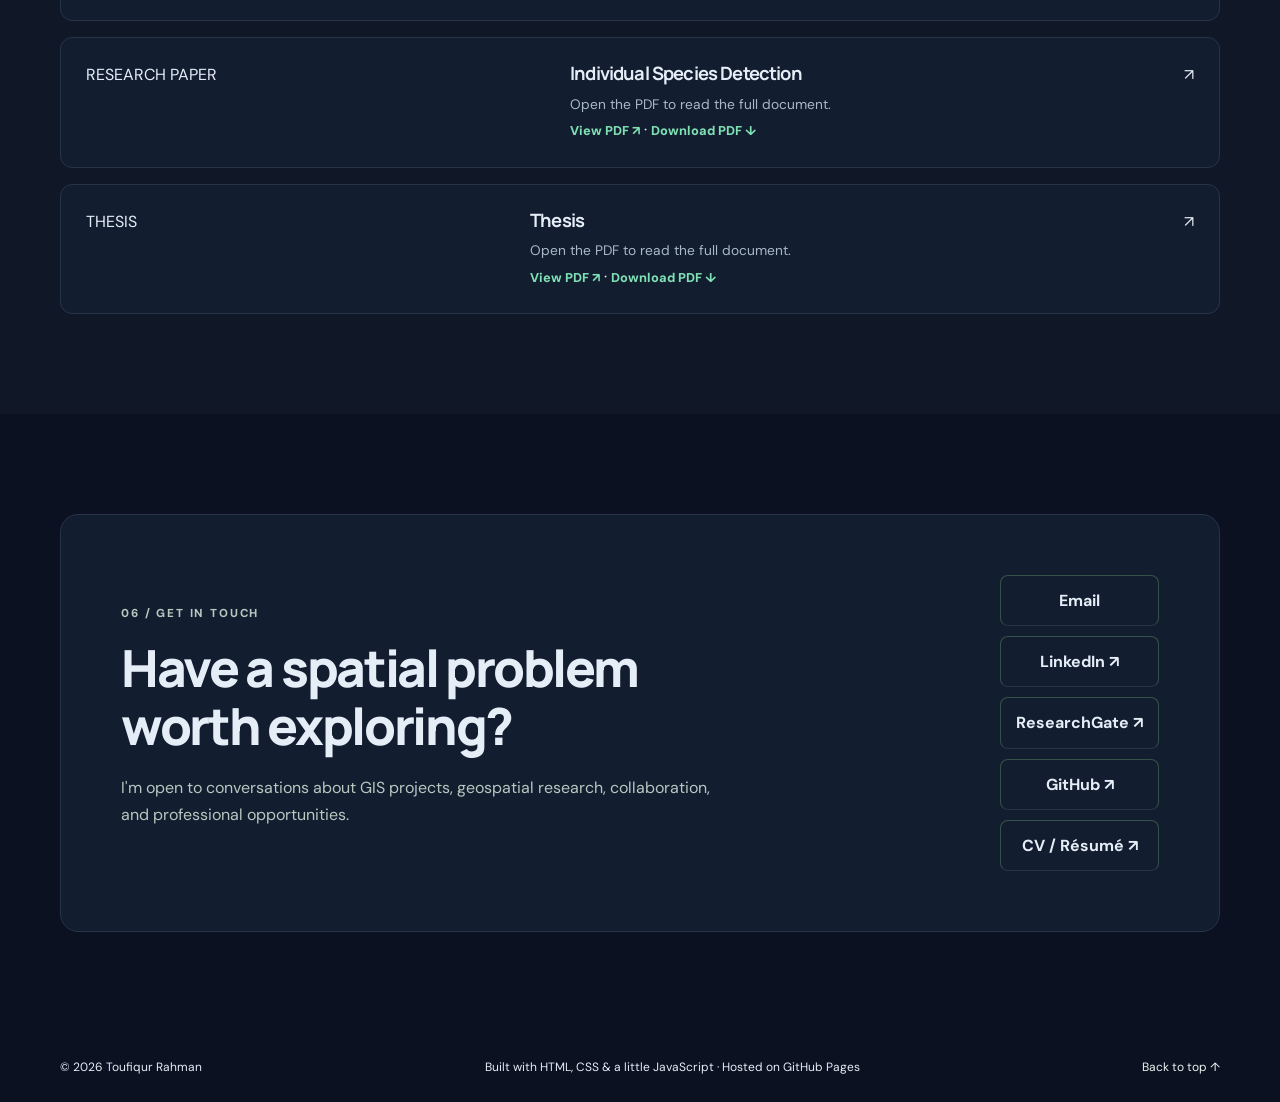
==== commit ff444d6f: "Update index.html" ====
--- a/index.html
+++ b/index.html
@@ -1,55 +1,227 @@
+
 <!DOCTYPE html>
 <html lang="en">
 <head>
   <meta charset="UTF-8">
   <meta name="viewport" content="width=device-width, initial-scale=1">
-  <meta name="description" content="Portfolio of a geospatial data analyst and geographer working with GIS, remote sensing, spatial analysis, and cartography.">
+  <meta name="description" content="Portfolio of Toufiqur Rahman, a geospatial data analyst and geographer working with GIS, remote sensing, spatial analysis, and cartography.">
   <title>Toufiqur Rahman | Geospatial Data Analyst & Geographer</title>
+
   <link rel="preconnect" href="https://fonts.googleapis.com">
   <link rel="preconnect" href="https://fonts.gstatic.com" crossorigin>
   <link href="https://fonts.googleapis.com/css2?family=DM+Sans:wght@400;500;600;700&family=Manrope:wght@400;500;600;700;800&display=swap" rel="stylesheet">
   <link rel="stylesheet" href="style.css">
+
+  <style>
+    /* DARK MODE */
+    :root {
+      color-scheme: dark;
+      --dark-bg: #0b1120;
+      --dark-card: #131d30;
+      --dark-soft: #101827;
+      --dark-text: #e5edf7;
+      --dark-muted: #aab8cc;
+      --dark-accent: #55e6a5;
+      --dark-border: #263449;
+    }
+
+    html {
+      background: var(--dark-bg);
+      scroll-behavior: smooth;
+    }
+
+    body {
+      background: var(--dark-bg) !important;
+      color: var(--dark-text) !important;
+    }
+
+    .site-header,
+    .section,
+    .contact-section,
+    .footer {
+      background-color: var(--dark-bg) !important;
+      color: var(--dark-text);
+    }
+
+    .section-soft {
+      background-color: var(--dark-soft) !important;
+    }
+
+    .site-header,
+    .footer {
+      border-color: var(--dark-border);
+    }
+
+    h1, h2, h3, h4, .brand, .nav-links a {
+      color: var(--dark-text);
+    }
+
+    p, .section-intro, .muted, .timeline-org,
+    .education-item p {
+      color: var(--dark-muted);
+    }
+
+    .project-card,
+    .skill-card,
+    .publication-item,
+    .education-item,
+    .contact-card {
+      background-color: var(--dark-card) !important;
+      border-color: var(--dark-border);
+      color: var(--dark-text);
+    }
+
+    .project-card p,
+    .skill-card p,
+    .publication-item p {
+      color: var(--dark-muted);
+    }
+
+    a {
+      transition: color 0.2s ease;
+    }
+
+    a:hover {
+      color: var(--dark-accent);
+    }
+
+    .button-primary {
+      background: var(--dark-accent);
+      color: #07130e;
+      border-color: var(--dark-accent);
+    }
+
+    .button-secondary,
+    .filter-btn {
+      background: var(--dark-card);
+      color: var(--dark-text);
+      border: 1px solid var(--dark-border);
+    }
+
+    .filter-btn.active {
+      background: var(--dark-accent);
+      color: #07130e;
+    }
+
+    .about-pills span,
+    .skill-pills span,
+    .project-tags span {
+      background: #1c2a3d;
+      color: var(--dark-text);
+      border-color: var(--dark-border);
+    }
+
+    .contact-card {
+      border: 1px solid var(--dark-border);
+    }
+
+    .contact-links a {
+      color: var(--dark-text);
+      border-bottom: 1px solid var(--dark-border);
+    }
+
+    .contact-links a:hover {
+      color: var(--dark-accent);
+    }
+
+    ::selection {
+      background: var(--dark-accent);
+      color: #07130e;
+    }
+  </style>
 </head>
+
 <body>
   <header class="site-header">
     <nav class="nav container" aria-label="Main navigation">
-      <a class="brand" href="#home"><span class="brand-mark">⌖</span> <span>Toufiqur Rahman<span class="brand-dot">.</span></span></a>
-      <button class="menu-toggle" id="menuToggle" aria-label="Open navigation" aria-expanded="false">☰</button>
+      <a class="brand" href="#home">
+        <span class="brand-mark">⌖</span>
+        <span>Toufiqur Rahman<span class="brand-dot">.</span></span>
+      </a>
+
+      <button class="menu-toggle" id="menuToggle"
+        aria-label="Open navigation" aria-expanded="false">☰</button>
+
       <div class="nav-links" id="navLinks">
-        <a href="#about">About</a><a href="#projects">Portfolio</a><a href="#skills">Expertise</a>
-        <a href="#fieldwork">Fieldwork</a><a href="#experience">Experience</a><a href="#education">Education</a><a href="#publications">Research</a>
+        <a href="#about">About</a>
+        <a href="#projects">Portfolio</a>
+        <a href="#skills">Expertise</a>
+        <a href="#fieldwork">Fieldwork</a>
+        <a href="#experience">Experience</a>
+        <a href="#education">Education</a>
+        <a href="#publications">Research</a>
         <a class="nav-contact" href="#contact">Contact ↗</a>
       </div>
     </nav>
   </header>
 
   <main>
+    <!-- HERO -->
     <section class="hero section" id="home">
       <div class="container hero-grid">
         <div class="hero-copy">
-          <p class="eyebrow"><span class="status-dot"></span> GEOSPATIAL DATA ANALYST · GEOGRAPHER</p>
-          <h1 class="hero-name">Toufiqur<br><span class="name-surname">Rahman<span class="gradient-text">.</span></span></h1><p class="hero-role">Geospatial Data Analyst <span>·</span> Geographer</p>
-          <p class="hero-lead">I am a geographer and GIS professional with experience in spatial analysis, scientific writing, and field-based research. My work spans UAV-based mapping, spatial data QA/QC, wetland ecosystem mapping, climate-risk analysis, and remote-sensing research.</p>
+          <p class="eyebrow">
+            <span class="status-dot"></span>
+            GEOSPATIAL DATA ANALYST · GEOGRAPHER
+          </p>
+
+          <h1 class="hero-name">
+            Toufiqur<br>
+            <span class="name-surname">Rahman<span class="gradient-text">.</span></span>
+          </h1>
+
+          <p class="hero-role">
+            Geospatial Data Analyst <span>·</span> Geographer
+          </p>
+
+          <p class="hero-lead">
+            I am a geographer and GIS professional with experience in
+            spatial analysis, scientific writing, and field-based research.
+            My work spans UAV-based mapping, spatial data QA/QC, wetland
+            ecosystem mapping, climate-risk analysis, and remote-sensing research.
+          </p>
+
           <div class="hero-actions">
-            <a class="button button-primary" href="#projects">Explore my work <span>↘</span></a>
-            <a class="button button-secondary" href="#contact">Let's connect</a>
-          </div>
-          <div class="hero-meta"><span>📍 Bangladesh</span><span>GIS · Remote Sensing · Spatial Analysis</span></div>
-        </div>
+            <a class="button button-primary" href="#projects">
+              Explore my work <span>↘</span>
+            </a>
+            <a class="button button-secondary" href="#contact">
+              Let's connect
+            </a>
+          </div>
+
+          <div class="hero-meta">
+            <span>📍 Bangladesh</span>
+            <span>GIS · Remote Sensing · Spatial Analysis</span>
+          </div>
+        </div>
+
         <div class="hero-art profile-art">
           <div class="profile-photo-frame">
-            <img class="profile-photo" src="assets/profile.jpg" alt="Portrait of Toufiqur Rahman">
-          </div>
-          <div class="profile-caption"><span class="profile-caption-dot"></span> Geospatial Data Analyst · Geographer</div>
+            <img class="profile-photo" src="assets/profile.jpg"
+              alt="Portrait of Toufiqur Rahman">
+          </div>
+
+          <div class="profile-caption">
+            <span class="profile-caption-dot"></span>
+            Geospatial Data Analyst · Geographer
+          </div>
+
           <div class="floating-gallery" aria-hidden="true">
-            <img class="float-img float-img-1" src="assets/projects/Baghaichhari-LULC-Map.jpg" alt="">
-            <img class="float-img float-img-2" src="assets/projects/NDVI-Map-of-Dhaka-Using-Landsat-8.jpg" alt="">
-            <img class="float-img float-img-3" src="assets/projects/Drone-Piloting-at-Alokdia-Char.jpg" alt="">
-            <img class="float-img float-img-4" src="assets/projects/Hospitals-of-Dhaka-Map.jpg" alt="">
-            <img class="float-img float-img-5" src="assets/projects/Historical-Earthquake-Analysis-Project.jpg" alt="">
-          </div>
-        </div>
-      </div>
+            <img class="float-img float-img-1"
+              src="assets/projects/Baghaichhari-LULC-Map.jpg" alt="">
+            <img class="float-img float-img-2"
+              src="assets/projects/NDVI-Map-of-Dhaka-Using-Landsat-8.jpg" alt="">
+            <img class="float-img float-img-3"
+              src="assets/projects/Drone-Piloting-at-Alokdia-Char.jpg" alt="">
+            <img class="float-img float-img-4"
+              src="assets/projects/Hospitals-of-Dhaka-Map.jpg" alt="">
+            <img class="float-img float-img-5"
+              src="assets/projects/Historical-Earthquake-Analysis-Project.jpg" alt="">
+          </div>
+        </div>
+      </div>
+
       <div class="container stats-row">
         <div><strong>GIS</strong><span>Spatial data & mapping</span></div>
         <div><strong>RS</strong><span>Earth observation</span></div>
@@ -58,209 +230,666 @@
       </div>
     </section>
 
+    <!-- ABOUT -->
     <section class="section section-soft" id="about">
       <div class="container two-col">
-        <div><p class="eyebrow">01 / ABOUT</p><h2>A geographer's perspective.<br><span class="muted">An analyst's toolkit.</span></h2></div>
+        <div>
+          <p class="eyebrow">01 / ABOUT</p>
+          <h2>A geographer's perspective.<br>
+            <span class="muted">An analyst's toolkit.</span>
+          </h2>
+        </div>
+
         <div class="about-copy">
-          <p>I am a geographer and GIS professional with over two years of experience across academic research and applied development projects. I work with GIS, remote sensing, spatial analysis, field-based research, and scientific communication.</p>
-          <p>My experience includes UDD geospatial data production, IOM community vulnerability assessment, and a UNDP-funded haor resilience project. My research interests include UAV-based species mapping, land-use modelling, climate impacts, and environmental analysis.</p>
-          <div class="about-pills"><span>Curiosity</span><span>Spatial thinking</span><span>Reproducible workflows</span><span>Clear cartography</span></div>
+          <p>
+            I am a geographer and GIS professional with over two years
+            of experience across academic research and applied development
+            projects. I work with GIS, remote sensing, spatial analysis,
+            field-based research, and scientific communication.
+          </p>
+
+          <p>
+            My experience includes UDD geospatial data production,
+            IOM community vulnerability assessment, and a UNDP-funded
+            haor resilience project. My research interests include
+            UAV-based species mapping, land-use modelling, climate
+            impacts, and environmental analysis.
+          </p>
+
+          <div class="about-pills">
+            <span>Curiosity</span>
+            <span>Spatial thinking</span>
+            <span>Reproducible workflows</span>
+            <span>Clear cartography</span>
+          </div>
         </div>
       </div>
     </section>
 
+    <!-- PROJECTS -->
     <section class="section" id="projects">
       <div class="container">
-        <div class="section-heading"><div><p class="eyebrow">02 / PORTFOLIO</p><h2>Projects & analyses</h2></div><p class="section-intro">Explore selected maps, remote-sensing analyses, fieldwork, and applied geospatial projects from my uploaded portfolio collection.</p></div>
+        <div class="section-heading">
+          <div>
+            <p class="eyebrow">02 / PORTFOLIO</p>
+            <h2>Projects & analyses</h2>
+          </div>
+          <p class="section-intro">
+            Explore selected maps, remote-sensing analyses, fieldwork,
+            and applied geospatial projects from my portfolio collection.
+          </p>
+        </div>
+
         <div class="filter-row" role="group" aria-label="Filter projects">
-          <button class="filter-btn active" data-filter="all">All work</button><button class="filter-btn" data-filter="gis">GIS & QA/QC</button><button class="filter-btn" data-filter="remote-sensing">Remote sensing</button><button class="filter-btn" data-filter="research">Research</button><button class="filter-btn" data-filter="fieldwork">Fieldwork</button>
-        </div>
+          <button class="filter-btn active" data-filter="all">All work</button>
+          <button class="filter-btn" data-filter="gis">GIS & QA/QC</button>
+          <button class="filter-btn" data-filter="remote-sensing">Remote sensing</button>
+          <button class="filter-btn" data-filter="research">Research</button>
+          <button class="filter-btn" data-filter="fieldwork">Fieldwork</button>
+        </div>
+
         <div class="project-grid">
           <article class="project-card" data-category="gis">
-            <div class="project-visual project-image-wrap"><img class="project-image map-image" src="assets/projects/Baghaichhari-LULC-Map.jpg" alt="Land-use / land-cover mapping" loading="lazy"></div>
-            <div class="project-body"><div class="project-tags"><span>GIS</span><span>LULC</span></div><h3>Land-use / land-cover mapping</h3><p>Land-use and land-cover mapping for Baghaichhari, prepared to communicate spatial patterns and support geographic analysis.</p><div class="project-footer"><span>GIS · Cartography</span><a href="assets/projects/Baghaichhari-LULC-Map.jpg" target="_blank" rel="noopener">View image ↗</a></div></div>
-          </article>
+            <div class="project-visual project-image-wrap">
+              <img class="project-image map-image"
+                src="assets/projects/Baghaichhari-LULC-Map.jpg"
+                alt="Land-use / land-cover mapping" loading="lazy">
+            </div>
+            <div class="project-body">
+              <div class="project-tags"><span>GIS</span><span>LULC</span></div>
+              <h3>Land-use / land-cover mapping</h3>
+              <p>Land-use and land-cover mapping for Baghaichhari, prepared to communicate spatial patterns and support geographic analysis.</p>
+              <div class="project-footer">
+                <span>GIS · Cartography</span>
+                <a href="assets/projects/Baghaichhari-LULC-Map.jpg" target="_blank" rel="noopener">View image ↗</a>
+              </div>
+            </div>
+          </article>
+
           <article class="project-card" data-category="fieldwork">
-            <div class="project-visual project-image-wrap"><img class="project-image photo-image" src="assets/projects/Haor-Project-with-UNDP.jpg" alt="UNDP-funded Haor Resilience Project" loading="lazy"></div>
-            <div class="project-body"><div class="project-tags"><span>Applied GIS</span><span>Field project</span></div><h3>UNDP-funded Haor Resilience Project</h3><p>Geospatial work connected to a resilience project in the haor region.</p><div class="project-footer"><span>GIS · Development planning</span><a href="assets/projects/Haor-Project-with-UNDP.jpg" target="_blank" rel="noopener">View image ↗</a></div></div>
-          </article>
+            <div class="project-visual project-image-wrap">
+              <img class="project-image photo-image"
+                src="assets/projects/Haor-Project-with-UNDP.jpg"
+                alt="UNDP-funded Haor Resilience Project" loading="lazy">
+            </div>
+            <div class="project-body">
+              <div class="project-tags"><span>Applied GIS</span><span>Field project</span></div>
+              <h3>UNDP-funded Haor Resilience Project</h3>
+              <p>Geospatial work connected to a resilience project in the haor region.</p>
+              <div class="project-footer">
+                <span>GIS · Development planning</span>
+                <a href="assets/projects/Haor-Project-with-UNDP.jpg" target="_blank" rel="noopener">View image ↗</a>
+              </div>
+            </div>
+          </article>
+
           <article class="project-card" data-category="gis">
-            <div class="project-visual project-image-wrap"><img class="project-image map-image" src="assets/projects/Historical-Earthquake-Analysis-Project.jpg" alt="Historical Earthquake Analysis" loading="lazy"></div>
-            <div class="project-body"><div class="project-tags"><span>GIS</span><span>Hazard analysis</span></div><h3>Historical Earthquake Analysis</h3><p>Spatial analysis of historical earthquake information to explore geographic patterns and potential hazard context.</p><div class="project-footer"><span>GIS · Spatial analysis</span><a href="assets/projects/Historical-Earthquake-Analysis-Project.jpg" target="_blank" rel="noopener">View image ↗</a></div></div>
-          </article>
+            <div class="project-visual project-image-wrap">
+              <img class="project-image map-image"
+                src="assets/projects/Historical-Earthquake-Analysis-Project.jpg"
+                alt="Historical Earthquake Analysis" loading="lazy">
+            </div>
+            <div class="project-body">
+              <div class="project-tags"><span>GIS</span><span>Hazard analysis</span></div>
+              <h3>Historical Earthquake Analysis</h3>
+              <p>Spatial analysis of historical earthquake information to explore geographic patterns and potential hazard context.</p>
+              <div class="project-footer">
+                <span>GIS · Spatial analysis</span>
+                <a href="assets/projects/Historical-Earthquake-Analysis-Project.jpg" target="_blank" rel="noopener">View image ↗</a>
+              </div>
+            </div>
+          </article>
+
           <article class="project-card" data-category="remote-sensing">
-            <div class="project-visual project-image-wrap"><img class="project-image map-image" src="assets/projects/LST-Dhaka.jpg" alt="Land Surface Temperature of Dhaka" loading="lazy"></div>
-            <div class="project-body"><div class="project-tags"><span>Remote sensing</span><span>LST</span></div><h3>Land Surface Temperature of Dhaka</h3><p>Satellite-derived land surface temperature mapping for Dhaka to explore the spatial distribution of surface heat.</p><div class="project-footer"><span>Raster analysis · Earth observation</span><a href="assets/projects/LST-Dhaka.jpg" target="_blank" rel="noopener">View image ↗</a></div></div>
-          </article>
+            <div class="project-visual project-image-wrap">
+              <img class="project-image map-image"
+                src="assets/projects/LST-Dhaka.jpg"
+                alt="Land Surface Temperature of Dhaka" loading="lazy">
+            </div>
+            <div class="project-body">
+              <div class="project-tags"><span>Remote sensing</span><span>LST</span></div>
+              <h3>Land Surface Temperature of Dhaka</h3>
+              <p>Satellite-derived land surface temperature mapping for Dhaka to explore the spatial distribution of surface heat.</p>
+              <div class="project-footer">
+                <span>Raster analysis · Earth observation</span>
+                <a href="assets/projects/LST-Dhaka.jpg" target="_blank" rel="noopener">View image ↗</a>
+              </div>
+            </div>
+          </article>
+
           <article class="project-card" data-category="remote-sensing">
-            <div class="project-visual project-image-wrap"><img class="project-image map-image" src="assets/projects/NDVI-Map-of-Dhaka-Using-Landsat-8.jpg" alt="NDVI of Dhaka using Landsat 8" loading="lazy"></div>
-            <div class="project-body"><div class="project-tags"><span>Remote sensing</span><span>NDVI</span></div><h3>NDVI of Dhaka using Landsat 8</h3><p>Vegetation index analysis using Landsat 8 imagery to examine the distribution of vegetation across Dhaka.</p><div class="project-footer"><span>Landsat 8 · NDVI</span><a href="assets/projects/NDVI-Map-of-Dhaka-Using-Landsat-8.jpg" target="_blank" rel="noopener">View image ↗</a></div></div>
-          </article>
+            <div class="project-visual project-image-wrap">
+              <img class="project-image map-image"
+                src="assets/projects/NDVI-Map-of-Dhaka-Using-Landsat-8.jpg"
+                alt="NDVI of Dhaka using Landsat 8" loading="lazy">
+            </div>
+            <div class="project-body">
+              <div class="project-tags"><span>Remote sensing</span><span>NDVI</span></div>
+              <h3>NDVI of Dhaka using Landsat 8</h3>
+              <p>Vegetation index analysis using Landsat 8 imagery to examine the distribution of vegetation across Dhaka.</p>
+              <div class="project-footer">
+                <span>Landsat 8 · NDVI</span>
+                <a href="assets/projects/NDVI-Map-of-Dhaka-Using-Landsat-8.jpg" target="_blank" rel="noopener">View image ↗</a>
+              </div>
+            </div>
+          </article>
+
           <article class="project-card" data-category="research">
-            <div class="project-visual project-image-wrap"><img class="project-image map-image" src="assets/projects/Plant-Species-Distribution-Project.jpg" alt="Plant Species Distribution" loading="lazy"></div>
-            <div class="project-body"><div class="project-tags"><span>Research</span><span>Species mapping</span></div><h3>Plant Species Distribution</h3><p>Species-distribution research combining geographic information and environmental analysis.</p><div class="project-footer"><span>Species mapping · Research</span><a href="assets/projects/Plant-Species-Distribution-Project.jpg" target="_blank" rel="noopener">View image ↗</a></div></div>
-          </article>
+            <div class="project-visual project-image-wrap">
+              <img class="project-image map-image"
+                src="assets/projects/Plant-Species-Distribution-Project.jpg"
+                alt="Plant Species Distribution" loading="lazy">
+            </div>
+            <div class="project-body">
+              <div class="project-tags"><span>Research</span><span>Species mapping</span></div>
+              <h3>Plant Species Distribution</h3>
+              <p>Species-distribution research combining geographic information and environmental analysis.</p>
+              <div class="project-footer">
+                <span>Species mapping · Research</span>
+                <a href="assets/projects/Plant-Species-Distribution-Project.jpg" target="_blank" rel="noopener">View image ↗</a>
+              </div>
+            </div>
+          </article>
+
           <article class="project-card" data-category="fieldwork">
-            <div class="project-visual project-image-wrap"><img class="project-image photo-image" src="assets/projects/Sajek.jpg" alt="Sajek Landscape Documentation" loading="lazy"></div>
-            <div class="project-body"><div class="project-tags"><span>Fieldwork</span><span>Photography</span></div><h3>Sajek Landscape Documentation</h3><p>Field image documenting the Sajek landscape as part of geographic and environmental work.</p><div class="project-footer"><span>Fieldwork · Documentation</span><a href="assets/projects/Sajek.jpg" target="_blank" rel="noopener">View image ↗</a></div></div>
-          </article>
+            <div class="project-visual project-image-wrap">
+              <img class="project-image photo-image"
+                src="assets/projects/Sajek.jpg"
+                alt="Sajek Landscape Documentation" loading="lazy">
+            </div>
+            <div class="project-body">
+              <div class="project-tags"><span>Fieldwork</span><span>Photography</span></div>
+              <h3>Sajek Landscape Documentation</h3>
+              <p>Field image documenting the Sajek landscape as part of geographic and environmental work.</p>
+              <div class="project-footer">
+                <span>Fieldwork · Documentation</span>
+                <a href="assets/projects/Sajek.jpg" target="_blank" rel="noopener">View image ↗</a>
+              </div>
+            </div>
+          </article>
+
           <article class="project-card" data-category="remote-sensing">
-            <div class="project-visual project-image-wrap"><img class="project-image map-image" src="assets/projects/Salinity-NDSI-Analysis-of-Shilkhali-Cox-s-Bazar.jpg" alt="Salinity analysis of Shilkhali, Cox’s Bazar" loading="lazy"></div>
-            <div class="project-body"><div class="project-tags"><span>Remote sensing</span><span>Salinity</span></div><h3>Salinity analysis of Shilkhali, Cox’s Bazar</h3><p>Spatial salinity analysis for Shilkhali, Cox’s Bazar, using an index-based remote-sensing workflow.</p><div class="project-footer"><span>Remote sensing · Index analysis</span><a href="assets/projects/Salinity-NDSI-Analysis-of-Shilkhali-Cox-s-Bazar.jpg" target="_blank" rel="noopener">View image ↗</a></div></div>
-          </article>
+            <div class="project-visual project-image-wrap">
+              <img class="project-image map-image"
+                src="assets/projects/Salinity-NDSI-Analysis-of-Shilkhali-Cox-s-Bazar.jpg"
+                alt="Salinity analysis of Shilkhali, Cox’s Bazar" loading="lazy">
+            </div>
+            <div class="project-body">
+              <div class="project-tags"><span>Remote sensing</span><span>Salinity</span></div>
+              <h3>Salinity analysis of Shilkhali, Cox’s Bazar</h3>
+              <p>Spatial salinity analysis for Shilkhali, Cox’s Bazar, using an index-based remote-sensing workflow.</p>
+              <div class="project-footer">
+                <span>Remote sensing · Index analysis</span>
+                <a href="assets/projects/Salinity-NDSI-Analysis-of-Shilkhali-Cox-s-Bazar.jpg" target="_blank" rel="noopener">View image ↗</a>
+              </div>
+            </div>
+          </article>
+
           <article class="project-card" data-category="remote-sensing">
-            <div class="project-visual project-image-wrap"><img class="project-image map-image" src="assets/projects/Temperature-Map-of-Madhupur-Using-NetCDF-Data.jpg" alt="Temperature mapping of Madhupur" loading="lazy"></div>
-            <div class="project-body"><div class="project-tags"><span>Climate data</span><span>NetCDF</span></div><h3>Temperature mapping of Madhupur</h3><p>Temperature mapping for Madhupur using NetCDF climate data to visualize spatial variation.</p><div class="project-footer"><span>NetCDF · Climate analysis</span><a href="assets/projects/Temperature-Map-of-Madhupur-Using-NetCDF-Data.jpg" target="_blank" rel="noopener">View image ↗</a></div></div>
-          </article>
+            <div class="project-visual project-image-wrap">
+              <img class="project-image map-image"
+                src="assets/projects/Temperature-Map-of-Madhupur-Using-NetCDF-Data.jpg"
+                alt="Temperature mapping of Madhupur" loading="lazy">
+            </div>
+            <div class="project-body">
+              <div class="project-tags"><span>Climate data</span><span>NetCDF</span></div>
+              <h3>Temperature mapping of Madhupur</h3>
+              <p>Temperature mapping for Madhupur using NetCDF climate data to visualize spatial variation.</p>
+              <div class="project-footer">
+                <span>NetCDF · Climate analysis</span>
+                <a href="assets/projects/Temperature-Map-of-Madhupur-Using-NetCDF-Data.jpg" target="_blank" rel="noopener">View image ↗</a>
+              </div>
+            </div>
+          </article>
+
           <article class="project-card" data-category="remote-sensing">
-            <div class="project-visual project-image-wrap"><img class="project-image map-image" src="assets/projects/EDGAR-CO2-Emission-Flux-in-Cos-s-Bazar-Maps.jpg" alt="CO₂ emission flux — Cox’s Bazar" loading="lazy"></div>
-            <div class="project-body"><div class="project-tags"><span>Remote sensing</span><span>Emissions</span></div><h3>CO₂ emission flux — Cox’s Bazar</h3><p>Mapping EDGAR CO₂ emission-flux data for Cox’s Bazar to examine the spatial distribution of emissions.</p><div class="project-footer"><span>EDGAR · Emissions mapping</span><a href="assets/projects/EDGAR-CO2-Emission-Flux-in-Cos-s-Bazar-Maps.jpg" target="_blank" rel="noopener">View image ↗</a></div></div>
-          </article>
+            <div class="project-visual project-image-wrap">
+              <img class="project-image map-image"
+                src="assets/projects/EDGAR-CO2-Emission-Flux-in-Cos-s-Bazar-Maps.jpg"
+                alt="CO₂ emission flux — Cox’s Bazar" loading="lazy">
+            </div>
+            <div class="project-body">
+              <div class="project-tags"><span>Remote sensing</span><span>Emissions</span></div>
+              <h3>CO₂ emission flux — Cox’s Bazar</h3>
+              <p>Mapping EDGAR CO₂ emission-flux data for Cox’s Bazar to examine the spatial distribution of emissions.</p>
+              <div class="project-footer">
+                <span>EDGAR · Emissions mapping</span>
+                <a href="assets/projects/EDGAR-CO2-Emission-Flux-in-Cos-s-Bazar-Maps.jpg" target="_blank" rel="noopener">View image ↗</a>
+              </div>
+            </div>
+          </article>
+
           <article class="project-card" data-category="remote-sensing">
-            <div class="project-visual project-image-wrap"><img class="project-image map-image" src="assets/projects/EDGAR-N20-Emission-Flux-Map-in-Cos-s-Bazar-Maps.jpg" alt="N₂O emission flux — Cox’s Bazar" loading="lazy"></div>
-            <div class="project-body"><div class="project-tags"><span>Remote sensing</span><span>Emissions</span></div><h3>N₂O emission flux — Cox’s Bazar</h3><p>Spatial visualization of EDGAR N₂O emission-flux data for Cox’s Bazar.</p><div class="project-footer"><span>EDGAR · Emissions mapping</span><a href="assets/projects/EDGAR-N20-Emission-Flux-Map-in-Cos-s-Bazar-Maps.jpg" target="_blank" rel="noopener">View image ↗</a></div></div>
-          </article>
+            <div class="project-visual project-image-wrap">
+              <img class="project-image map-image"
+                src="assets/projects/EDGAR-N20-Emission-Flux-Map-in-Cos-s-Bazar-Maps.jpg"
+                alt="N₂O emission flux — Cox’s Bazar" loading="lazy">
+            </div>
+            <div class="project-body">
+              <div class="project-tags"><span>Remote sensing</span><span>Emissions</span></div>
+              <h3>N₂O emission flux — Cox’s Bazar</h3>
+              <p>Spatial visualization of EDGAR N₂O emission-flux data for Cox’s Bazar.</p>
+              <div class="project-footer">
+                <span>EDGAR · Emissions mapping</span>
+                <a href="assets/projects/EDGAR-N20-Emission-Flux-Map-in-Cos-s-Bazar-Maps.jpg" target="_blank" rel="noopener">View image ↗</a>
+              </div>
+            </div>
+          </article>
+
           <article class="project-card" data-category="fieldwork">
-            <div class="project-visual project-image-wrap"><img class="project-image photo-image" src="assets/projects/Above-Ground-Carbon-Measurement.jpg" alt="Above-ground carbon measurement" loading="lazy"></div>
-            <div class="project-body"><div class="project-tags"><span>Fieldwork</span><span>Carbon</span></div><h3>Above-ground carbon measurement</h3><p>Field-based measurement work related to above-ground carbon and vegetation assessment.</p><div class="project-footer"><span>Field measurements · Carbon</span><a href="assets/projects/Above-Ground-Carbon-Measurement.jpg" target="_blank" rel="noopener">View image ↗</a></div></div>
-          </article>
+            <div class="project-visual project-image-wrap">
+              <img class="project-image photo-image"
+                src="assets/projects/Above-Ground-Carbon-Measurement.jpg"
+                alt="Above-ground carbon measurement" loading="lazy">
+            </div>
+            <div class="project-body">
+              <div class="project-tags"><span>Fieldwork</span><span>Carbon</span></div>
+              <h3>Above-ground carbon measurement</h3>
+              <p>Field-based measurement work related to above-ground carbon and vegetation assessment.</p>
+              <div class="project-footer">
+                <span>Field measurements · Carbon</span>
+                <a href="assets/projects/Above-Ground-Carbon-Measurement.jpg" target="_blank" rel="noopener">View image ↗</a>
+              </div>
+            </div>
+          </article>
+
           <article class="project-card" data-category="fieldwork">
-            <div class="project-visual project-image-wrap"><img class="project-image photo-image" src="assets/projects/Drone-Piloting-at-Alokdia-Char.jpg" alt="Drone piloting at Alokdia Char" loading="lazy"></div>
-            <div class="project-body"><div class="project-tags"><span>UAV</span><span>Fieldwork</span></div><h3>Drone piloting at Alokdia Char</h3><p>UAV field activity at Alokdia Char, documenting drone-based geospatial data collection.</p><div class="project-footer"><span>UAV · Field data</span><a href="assets/projects/Drone-Piloting-at-Alokdia-Char.jpg" target="_blank" rel="noopener">View image ↗</a></div></div>
-          </article>
+            <div class="project-visual project-image-wrap">
+              <img class="project-image photo-image"
+                src="assets/projects/Drone-Piloting-at-Alokdia-Char.jpg"
+                alt="Drone piloting at Alokdia Char" loading="lazy">
+            </div>
+            <div class="project-body">
+              <div class="project-tags"><span>UAV</span><span>Fieldwork</span></div>
+              <h3>Drone piloting at Alokdia Char</h3>
+              <p>UAV field activity at Alokdia Char, documenting drone-based geospatial data collection.</p>
+              <div class="project-footer">
+                <span>UAV · Field data</span>
+                <a href="assets/projects/Drone-Piloting-at-Alokdia-Char.jpg" target="_blank" rel="noopener">View image ↗</a>
+              </div>
+            </div>
+          </article>
+
           <article class="project-card" data-category="fieldwork">
-            <div class="project-visual project-image-wrap"><img class="project-image photo-image" src="assets/projects/Field-work-at-Saint-Martin-Island.jpg" alt="Fieldwork at Saint Martin Island" loading="lazy"></div>
-            <div class="project-body"><div class="project-tags"><span>Fieldwork</span><span>Coastal geography</span></div><h3>Fieldwork at Saint Martin Island</h3><p>Field documentation from Saint Martin Island, supporting coastal and environmental geographic work.</p><div class="project-footer"><span>Field observation · Coastal area</span><a href="assets/projects/Field-work-at-Saint-Martin-Island.jpg" target="_blank" rel="noopener">View image ↗</a></div></div>
-          </article>
+            <div class="project-visual project-image-wrap">
+              <img class="project-image photo-image"
+                src="assets/projects/Field-work-at-Saint-Martin-Island.jpg"
+                alt="Fieldwork at Saint Martin Island" loading="lazy">
+            </div>
+            <div class="project-body">
+              <div class="project-tags"><span>Fieldwork</span><span>Coastal geography</span></div>
+              <h3>Fieldwork at Saint Martin Island</h3>
+              <p>Field documentation from Saint Martin Island, supporting coastal and environmental geographic work.</p>
+              <div class="project-footer">
+                <span>Field observation · Coastal area</span>
+                <a href="assets/projects/Field-work-at-Saint-Martin-Island.jpg" target="_blank" rel="noopener">View image ↗</a>
+              </div>
+            </div>
+          </article>
+
           <article class="project-card" data-category="fieldwork">
-            <div class="project-visual project-image-wrap"><img class="project-image photo-image" src="assets/projects/IMG-20250728-WA0033.jpg" alt="Fieldwork documentation" loading="lazy"></div>
-            <div class="project-body"><div class="project-tags"><span>Fieldwork</span><span>Photo record</span></div><h3>Fieldwork documentation</h3><p>A fieldwork photo from the uploaded project collection. Add a short project note to explain the location and method if needed.</p><div class="project-footer"><span>Fieldwork · Documentation</span><a href="assets/projects/IMG-20250728-WA0033.jpg" target="_blank" rel="noopener">View image ↗</a></div></div>
-          </article>
+            <div class="project-visual project-image-wrap">
+              <img class="project-image photo-image"
+                src="assets/projects/IMG-20250728-WA0033.jpg"
+                alt="Fieldwork documentation" loading="lazy">
+            </div>
+            <div class="project-body">
+              <div class="project-tags"><span>Fieldwork</span><span>Photo record</span></div>
+              <h3>Fieldwork documentation</h3>
+              <p>A fieldwork photo from the uploaded project collection.</p>
+              <div class="project-footer">
+                <span>Fieldwork · Documentation</span>
+                <a href="assets/projects/IMG-20250728-WA0033.jpg" target="_blank" rel="noopener">View image ↗</a>
+              </div>
+            </div>
+          </article>
+
           <article class="project-card" data-category="fieldwork">
-            <div class="project-visual project-image-wrap"><img class="project-image photo-image" src="assets/projects/Tree-Canopies.jpg" alt="Tree canopy observations" loading="lazy"></div>
-            <div class="project-body"><div class="project-tags"><span>Fieldwork</span><span>Vegetation</span></div><h3>Tree canopy observations</h3><p>Tree canopy documentation for vegetation observation and ground-based environmental assessment.</p><div class="project-footer"><span>Vegetation · Field observation</span><a href="assets/projects/Tree-Canopies.jpg" target="_blank" rel="noopener">View image ↗</a></div></div>
-          </article>
+            <div class="project-visual project-image-wrap">
+              <img class="project-image photo-image"
+                src="assets/projects/Tree-Canopies.jpg"
+                alt="Tree canopy observations" loading="lazy">
+            </div>
+            <div class="project-body">
+              <div class="project-tags"><span>Fieldwork</span><span>Vegetation</span></div>
+              <h3>Tree canopy observations</h3>
+              <p>Tree canopy documentation for vegetation observation and ground-based environmental assessment.</p>
+              <div class="project-footer">
+                <span>Vegetation · Field observation</span>
+                <a href="assets/projects/Tree-Canopies.jpg" target="_blank" rel="noopener">View image ↗</a>
+              </div>
+            </div>
+          </article>
+
           <article class="project-card" data-category="remote-sensing">
-            <div class="project-visual project-image-wrap"><img class="project-image map-image" src="assets/projects/Verifification-of-Vegetation-Classification.jpg" alt="Vegetation classification verification" loading="lazy"></div>
-            <div class="project-body"><div class="project-tags"><span>Remote sensing</span><span>Validation</span></div><h3>Vegetation classification verification</h3><p>Ground verification of vegetation classification, connecting field observations with mapped classification results.</p><div class="project-footer"><span>Ground truth · Validation</span><a href="assets/projects/Verifification-of-Vegetation-Classification.jpg" target="_blank" rel="noopener">View image ↗</a></div></div>
-          </article>
+            <div class="project-visual project-image-wrap">
+              <img class="project-image map-image"
+                src="assets/projects/Verifification-of-Vegetation-Classification.jpg"
+                alt="Vegetation classification verification" loading="lazy">
+            </div>
+            <div class="project-body">
+              <div class="project-tags"><span>Remote sensing</span><span>Validation</span></div>
+              <h3>Vegetation classification verification</h3>
+              <p>Ground verification of vegetation classification, connecting field observations with mapped classification results.</p>
+              <div class="project-footer">
+                <span>Ground truth · Validation</span>
+                <a href="assets/projects/Verifification-of-Vegetation-Classification.jpg" target="_blank" rel="noopener">View image ↗</a>
+              </div>
+            </div>
+          </article>
+
           <article class="project-card" data-category="gis">
-            <div class="project-visual project-image-wrap"><img class="project-image map-image" src="assets/projects/Hospitals-of-Dhaka-Map.jpg" alt="Hospitals of Dhaka — spatial map" loading="lazy"></div>
-            <div class="project-body"><div class="project-tags"><span>GIS</span><span>Service mapping</span></div><h3>Hospitals of Dhaka — spatial map</h3><p>A GIS map of hospital locations in Dhaka, illustrating spatial distribution and service-location mapping.</p><div class="project-footer"><span>GIS · Point mapping</span><a href="assets/projects/Hospitals-of-Dhaka-Map.jpg" target="_blank" rel="noopener">View image ↗</a></div></div>
-          </article>
+            <div class="project-visual project-image-wrap">
+              <img class="project-image map-image"
+                src="assets/projects/Hospitals-of-Dhaka-Map.jpg"
+                alt="Hospitals of Dhaka — spatial map" loading="lazy">
+            </div>
+            <div class="project-body">
+              <div class="project-tags"><span>GIS</span><span>Service mapping</span></div>
+              <h3>Hospitals of Dhaka — spatial map</h3>
+              <p>A GIS map of hospital locations in Dhaka, illustrating spatial distribution and service-location mapping.</p>
+              <div class="project-footer">
+                <span>GIS · Point mapping</span>
+                <a href="assets/projects/Hospitals-of-Dhaka-Map.jpg" target="_blank" rel="noopener">View image ↗</a>
+              </div>
+            </div>
+          </article>
+
           <article class="project-card" data-category="gis">
-            <div class="project-visual project-image-wrap"><img class="project-image map-image" src="assets/projects/IOM-Migration-Vulnerability-Project.jpg" alt="IOM migration vulnerability project" loading="lazy"></div>
-            <div class="project-body"><div class="project-tags"><span>GIS</span><span>Vulnerability assessment</span></div><h3>IOM migration vulnerability project</h3><p>Geospatial work connected to a migration vulnerability project with IOM.</p><div class="project-footer"><span>GIS · Vulnerability assessment</span><a href="assets/projects/IOM-Migration-Vulnerability-Project.jpg" target="_blank" rel="noopener">View image ↗</a></div></div>
+            <div class="project-visual project-image-wrap">
+              <img class="project-image map-image"
+                src="assets/projects/IOM-Migration-Vulnerability-Project.jpg"
+                alt="IOM migration vulnerability project" loading="lazy">
+            </div>
+            <div class="project-body">
+              <div class="project-tags"><span>GIS</span><span>Vulnerability assessment</span></div>
+              <h3>IOM migration vulnerability project</h3>
+              <p>Geospatial work connected to a migration vulnerability project with IOM.</p>
+              <div class="project-footer">
+                <span>GIS · Vulnerability assessment</span>
+                <a href="assets/projects/IOM-Migration-Vulnerability-Project.jpg" target="_blank" rel="noopener">View image ↗</a>
+              </div>
+            </div>
           </article>
         </div>
       </div>
     </section>
 
-
+    <!-- EXPERTISE -->
     <section class="section section-dark" id="skills">
       <div class="container">
-        <div class="section-heading"><div><p class="eyebrow eyebrow-light">03 / EXPERTISE</p><h2>Core competencies</h2></div><p class="section-intro light-intro">Tools and methods I use to turn geographic data into clear, useful information.</p></div>
+        <div class="section-heading">
+          <div>
+            <p class="eyebrow eyebrow-light">03 / EXPERTISE</p>
+            <h2>Core competencies</h2>
+          </div>
+          <p class="section-intro light-intro">
+            Tools and methods I use to turn geographic data into clear, useful information.
+          </p>
+        </div>
+
         <div class="skills-grid">
-          <article class="skill-card"><span class="skill-icon">⌖</span><h3>GIS & Cartography</h3><p>Spatial data editing, map design, geoprocessing, digitizing, topology and edge-matching checks.</p><div class="skill-pills"><span>ArcGIS Pro</span><span>QGIS</span><span>Cartography</span></div></article>
-          <article class="skill-card"><span class="skill-icon">◉</span><h3>Remote Sensing</h3><p>Satellite-image interpretation, vegetation indices, land-surface temperature and land-cover mapping.</p><div class="skill-pills"><span>Landsat</span><span>NDVI</span><span>LULC</span></div></article>
-          <article class="skill-card"><span class="skill-icon">⌁</span><h3>Spatial QA/QC</h3><p>Geometry and attribute checks, geo-matching, error documentation and quality assurance workflows.</p><div class="skill-pills"><span>Validation</span><span>Data cleaning</span><span>Topology</span></div></article>
-          <article class="skill-card"><span class="skill-icon">▦</span><h3>Research & Analysis</h3><p>Environmental mapping, field-based data collection, spatial interpretation and scientific communication.</p><div class="skill-pills"><span>Field research</span><span>Analysis</span><span>Reporting</span></div></article>
+          <article class="skill-card">
+            <span class="skill-icon">⌖</span>
+            <h3>GIS & Cartography</h3>
+            <p>Spatial data editing, map design, geoprocessing, digitizing, topology and edge-matching checks.</p>
+            <div class="skill-pills"><span>ArcGIS Pro</span><span>QGIS</span><span>Cartography</span></div>
+          </article>
+
+          <article class="skill-card">
+            <span class="skill-icon">◉</span>
+            <h3>Remote Sensing</h3>
+            <p>Satellite-image interpretation, vegetation indices, land-surface temperature and land-cover mapping.</p>
+            <div class="skill-pills"><span>Landsat</span><span>NDVI</span><span>LULC</span></div>
+          </article>
+
+          <article class="skill-card">
+            <span class="skill-icon">⌁</span>
+            <h3>Spatial QA/QC</h3>
+            <p>Geometry and attribute checks, geo-matching, error documentation and quality assurance workflows.</p>
+            <div class="skill-pills"><span>Validation</span><span>Data cleaning</span><span>Topology</span></div>
+          </article>
+
+          <article class="skill-card">
+            <span class="skill-icon">▦</span>
+            <h3>Research & Analysis</h3>
+            <p>Environmental mapping, field-based data collection, spatial interpretation and scientific communication.</p>
+            <div class="skill-pills"><span>Field research</span><span>Analysis</span><span>Reporting</span></div>
+          </article>
         </div>
       </div>
     </section>
 
-
+    <!-- FIELDWORK -->
     <section class="section" id="fieldwork">
       <div class="container">
-        <div class="section-heading"><div><p class="eyebrow">04 / GROUND TRUTH</p><h2>Fieldwork & practical projects</h2></div><p class="section-intro">A selection of field activities and applied geospatial work from environmental surveys, mapping and verification.</p></div>
+        <div class="section-heading">
+          <div>
+            <p class="eyebrow">04 / GROUND TRUTH</p>
+            <h2>Fieldwork & practical projects</h2>
+          </div>
+          <p class="section-intro">
+            A selection of field activities and applied geospatial work from environmental surveys, mapping and verification.
+          </p>
+        </div>
+
         <div class="fieldwork-grid">
-          <a class="fieldwork-card" href="assets/projects/Drone-Piloting-at-Alokdia-Char.jpg" target="_blank" rel="noopener"><img src="assets/projects/Drone-Piloting-at-Alokdia-Char.jpg" alt="Drone piloting at Alokdia Char" loading="lazy"><span>UAV & field mapping</span></a>
-          <a class="fieldwork-card" href="assets/projects/Field-work-at-Saint-Martin-Island.jpg" target="_blank" rel="noopener"><img src="assets/projects/Field-work-at-Saint-Martin-Island.jpg" alt="Fieldwork at Saint Martin Island" loading="lazy"><span>Coastal fieldwork</span></a>
-          <a class="fieldwork-card" href="assets/projects/Verifification-of-Vegetation-Classification.jpg" target="_blank" rel="noopener"><img src="assets/projects/Verifification-of-Vegetation-Classification.jpg" alt="Verification of vegetation classification" loading="lazy"><span>Vegetation verification</span></a>
-          <a class="fieldwork-card" href="assets/projects/Above-Ground-Carbon-Measurement.jpg" target="_blank" rel="noopener"><img src="assets/projects/Above-Ground-Carbon-Measurement.jpg" alt="Above-ground carbon measurement" loading="lazy"><span>Carbon measurement</span></a>
+          <a class="fieldwork-card" href="assets/projects/Drone-Piloting-at-Alokdia-Char.jpg" target="_blank" rel="noopener">
+            <img src="assets/projects/Drone-Piloting-at-Alokdia-Char.jpg" alt="Drone piloting at Alokdia Char" loading="lazy">
+            <span>UAV & field mapping</span>
+          </a>
+          <a class="fieldwork-card" href="assets/projects/Field-work-at-Saint-Martin-Island.jpg" target="_blank" rel="noopener">
+            <img src="assets/projects/Field-work-at-Saint-Martin-Island.jpg" alt="Fieldwork at Saint Martin Island" loading="lazy">
+            <span>Coastal fieldwork</span>
+          </a>
+          <a class="fieldwork-card" href="assets/projects/Verifification-of-Vegetation-Classification.jpg" target="_blank" rel="noopener">
+            <img src="assets/projects/Verifification-of-Vegetation-Classification.jpg" alt="Verification of vegetation classification" loading="lazy">
+            <span>Vegetation verification</span>
+          </a>
+          <a class="fieldwork-card" href="assets/projects/Above-Ground-Carbon-Measurement.jpg" target="_blank" rel="noopener">
+            <img src="assets/projects/Above-Ground-Carbon-Measurement.jpg" alt="Above-ground carbon measurement" loading="lazy">
+            <span>Carbon measurement</span>
+          </a>
         </div>
       </div>
     </section>
 
+    <!-- EXPERIENCE -->
     <section class="section" id="experience">
       <div class="container two-col experience-layout">
-        <div><p class="eyebrow">04 / EXPERIENCE & EDUCATION</p><h2>Where I've been<br><span class="muted">and what I'm learning.</span></h2><p class="section-intro">Keep entries concise, specific, and focused on your contribution.</p></div>
+        <div>
+          <p class="eyebrow">04 / EXPERIENCE & EDUCATION</p>
+          <h2>Where I've been<br><span class="muted">and what I'm learning.</span></h2>
+          <p class="section-intro">Keep entries concise, specific, and focused on your contribution.</p>
+        </div>
+
         <div class="timeline">
-          <article class="timeline-item"><span class="timeline-dot"></span><p class="timeline-date">MAY — PRESENT · UPDATE YEAR</p><h3>Assistant GIS Analyst</h3><p class="timeline-org">Sheltech Consultancy Pvt. Ltd.</p><ul><li>Digitize and review 3D structures using UAV imagery and UASMaster.</li><li>Perform GIS quality checks and document geometry or attribute issues.</li><li>Support geo-matching and edge-matching checks for land-zoning datasets.</li></ul></article>
-          <article class="timeline-item"><span class="timeline-dot"></span><p class="timeline-date">EDUCATION</p><h3>MSc in Geography and Environment</h3><p class="timeline-org">Jahangirnagar University</p><p>Examinations completed. Add your thesis title, research methods, and completion year when ready.</p></article>
-          <article class="timeline-item"><span class="timeline-dot"></span><p class="timeline-date">FIELDWORK / TRAINING</p><h3>Add a fieldwork, internship, or training entry</h3><p class="timeline-org">Organization · Location · Year</p><p>Describe the purpose, tools, and measurable outcome in two or three sentences.</p></article>
+          <article class="timeline-item">
+            <span class="timeline-dot"></span>
+            <p class="timeline-date">MAY — PRESENT · UPDATE YEAR</p>
+            <h3>Assistant GIS Analyst</h3>
+            <p class="timeline-org">Sheltech Consultancy Pvt. Ltd.</p>
+            <ul>
+              <li>Digitize and review 3D structures using UAV imagery and UASMaster.</li>
+              <li>Perform GIS quality checks and document geometry or attribute issues.</li>
+              <li>Support geo-matching and edge-matching checks for land-zoning datasets.</li>
+            </ul>
+          </article>
+
+          <article class="timeline-item">
+            <span class="timeline-dot"></span>
+            <p class="timeline-date">EDUCATION</p>
+            <h3>MSc in Geography and Environment</h3>
+            <p class="timeline-org">Jahangirnagar University</p>
+            <p>Examinations completed. Add your thesis title, research methods, and completion year when ready.</p>
+          </article>
+
+          <article class="timeline-item">
+            <span class="timeline-dot"></span>
+            <p class="timeline-date">FIELDWORK / TRAINING</p>
+            <h3>Add a fieldwork, internship, or training entry</h3>
+            <p class="timeline-org">Organization · Location · Year</p>
+            <p>Describe the purpose, tools, and measurable outcome in two or three sentences.</p>
+          </article>
         </div>
       </div>
     </section>
 
-
+    <!-- EDUCATION -->
     <section class="section section-soft" id="education">
       <div class="container two-col">
-        <div><p class="eyebrow">06 / ACADEMIC BACKGROUND</p><h2>Education &<br><span class="muted">geographic thinking.</span></h2></div>
+        <div>
+          <p class="eyebrow">06 / ACADEMIC BACKGROUND</p>
+          <h2>Education &<br><span class="muted">geographic thinking.</span></h2>
+        </div>
+
         <div class="education-list">
-          <article class="education-item"><span class="education-marker"></span><div><p class="education-date">MASTER'S · COMPLETED EXAMINATIONS</p><h3>MSc in Geography and Environment</h3><p>Jahangirnagar University, Bangladesh</p><span class="education-note">Geography · Environment · Spatial analysis</span></div></article>
-          <article class="education-item"><span class="education-marker"></span><div><p class="education-date">UNDERGRADUATE STUDIES</p><h3>BSc in Geography and Environment</h3><p>Jahangirnagar University, Bangladesh</p><span class="education-note">Geography · GIS · Remote sensing</span></div></article>
+          <article class="education-item">
+            <span class="education-marker"></span>
+            <div>
+              <p class="education-date">MASTER'S · COMPLETED EXAMINATIONS</p>
+              <h3>MSc in Geography and Environment</h3>
+              <p>Jahangirnagar University, Bangladesh</p>
+              <span class="education-note">Geography · Environment · Spatial analysis</span>
+            </div>
+          </article>
+
+          <article class="education-item">
+            <span class="education-marker"></span>
+            <div>
+              <p class="education-date">UNDERGRADUATE STUDIES</p>
+              <h3>BSc in Geography and Environment</h3>
+              <p>Jahangirnagar University, Bangladesh</p>
+              <span class="education-note">Geography · GIS · Remote sensing</span>
+            </div>
+          </article>
         </div>
       </div>
     </section>
 
+    <!-- PUBLICATIONS -->
     <section class="section section-soft" id="publications">
       <div class="container">
-        <div class="section-heading"><div><p class="eyebrow">05 / PUBLICATIONS</p><h2>Research & writing</h2></div>
-          <p class="section-intro">Browse research papers and academic work. Use “View PDF” to open a document or “Download PDF” to save a copy.</p></div>
+        <div class="section-heading">
+          <div>
+            <p class="eyebrow">05 / PUBLICATIONS</p>
+            <h2>Research & writing</h2>
+          </div>
+          <p class="section-intro">
+            Browse research papers and academic work. Use “View PDF” to open a document or “Download PDF” to save a copy.
+          </p>
+        </div>
+
         <div class="publication-list">
           <article class="publication-item">
             <div class="pub-type">RESEARCH PAPER</div>
-            <div><h3>Application of GIS and Remote Sensing for Analyzing Agricultural Land Dynamics of Munshiganj Sadar, Bangladesh</h3><p>Open the PDF to read the full document.</p>
-            <a href="assets/publications/ApplicationofGISandRemoteSensingforAnalyzingAgriculturalLandDynamicsofMunishiganjSadarBangladesh.pdf" target="_blank" rel="noopener noreferrer">View PDF ↗</a>
-            <span class="pub-separator"> · </span><a href="assets/publications/ApplicationofGISandRemoteSensingforAnalyzingAgriculturalLandDynamicsofMunishiganjSadarBangladesh.pdf" download>Download PDF ↓</a></div>
+            <div>
+              <h3>Application of GIS and Remote Sensing for Analyzing Agricultural Land Dynamics of Munshiganj Sadar, Bangladesh</h3>
+              <p>Open the PDF to read the full document.</p>
+              <a href="assets/publications/ApplicationofGISandRemoteSensingforAnalyzingAgriculturalLandDynamicsofMunishiganjSadarBangladesh.pdf" target="_blank" rel="noopener noreferrer">View PDF ↗</a>
+              <span class="pub-separator"> · </span>
+              <a href="assets/publications/ApplicationofGISandRemoteSensingforAnalyzingAgriculturalLandDynamicsofMunishiganjSadarBangladesh.pdf" download>Download PDF ↓</a>
+            </div>
             <span class="pub-arrow">↗</span>
           </article>
+
           <article class="publication-item">
             <div class="pub-type">RESEARCH PAPER</div>
-            <div><h3>Data-Driven Predictions of Coastal Climate Impacts on Agriculture for Policy Strategies in Bangladesh</h3><p>Open the PDF to read the full document.</p>
-            <a href="assets/publications/Data-Driven%20Predictions%20of%20Coastal%20Climate%20Impacts%20on%20Agriculture%20for%20Policy%20Strategies%20in%20Bangladesh%20Final.pdf" target="_blank" rel="noopener noreferrer">View PDF ↗</a>
-            <span class="pub-separator"> · </span><a href="assets/publications/Data-Driven%20Predictions%20of%20Coastal%20Climate%20Impacts%20on%20Agriculture%20for%20Policy%20Strategies%20in%20Bangladesh%20Final.pdf" download>Download PDF ↓</a></div>
+            <div>
+              <h3>Data-Driven Predictions of Coastal Climate Impacts on Agriculture for Policy Strategies in Bangladesh</h3>
+              <p>Open the PDF to read the full document.</p>
+              <a href="assets/publications/Data-Driven%20Predictions%20of%20Coastal%20Climate%20Impacts%20on%20Agriculture%20for%20Policy%20Strategies%20in%20Bangladesh%20Final.pdf" target="_blank" rel="noopener noreferrer">View PDF ↗</a>
+              <span class="pub-separator"> · </span>
+              <a href="assets/publications/Data-Driven%20Predictions%20of%20Coastal%20Climate%20Impacts%20on%20Agriculture%20for%20Policy%20Strategies%20in%20Bangladesh%20Final.pdf" download>Download PDF ↓</a>
+            </div>
             <span class="pub-arrow">↗</span>
           </article>
+
           <article class="publication-item">
             <div class="pub-type">RESEARCH PAPER</div>
-            <div><h3>Biodiversity Shift</h3><p>Open the PDF to read the full document.</p>
-            <a href="assets/publications/Biodiversity%20Shift.pdf" target="_blank" rel="noopener noreferrer">View PDF ↗</a>
-            <span class="pub-separator"> · </span><a href="assets/publications/Biodiversity%20Shift.pdf" download>Download PDF ↓</a></div>
+            <div>
+              <h3>Biodiversity Shift</h3>
+              <p>Open the PDF to read the full document.</p>
+              <a href="assets/publications/Biodiversity%20Shift.pdf" target="_blank" rel="noopener noreferrer">View PDF ↗</a>
+              <span class="pub-separator"> · </span>
+              <a href="assets/publications/Biodiversity%20Shift.pdf" download>Download PDF ↓</a>
+            </div>
             <span class="pub-arrow">↗</span>
           </article>
+
           <article class="publication-item">
             <div class="pub-type">RESEARCH PAPER</div>
-            <div><h3>Individual Species Detection</h3><p>Open the PDF to read the full document.</p>
-            <a href="assets/publications/Individual%20Species%20Detection.pdf" target="_blank" rel="noopener noreferrer">View PDF ↗</a>
-            <span class="pub-separator"> · </span><a href="assets/publications/Individual%20Species%20Detection.pdf" download>Download PDF ↓</a></div>
+            <div>
+              <h3>Individual Species Detection</h3>
+              <p>Open the PDF to read the full document.</p>
+              <a href="assets/publications/Individual%20Species%20Detection.pdf" target="_blank" rel="noopener noreferrer">View PDF ↗</a>
+              <span class="pub-separator"> · </span>
+              <a href="assets/publications/Individual%20Species%20Detection.pdf" download>Download PDF ↓</a>
+            </div>
             <span class="pub-arrow">↗</span>
           </article>
+
           <article class="publication-item">
             <div class="pub-type">THESIS</div>
-            <div><h3>Thesis</h3><p>Open the PDF to read the full document.</p>
-            <a href="assets/publications/Thesis.pdf" target="_blank" rel="noopener noreferrer">View PDF ↗</a>
-            <span class="pub-separator"> · </span><a href="assets/publications/Thesis.pdf" download>Download PDF ↓</a></div>
+            <div>
+              <h3>Thesis</h3>
+              <p>Open the PDF to read the full document.</p>
+              <a href="assets/publications/Thesis.pdf" target="_blank" rel="noopener noreferrer">View PDF ↗</a>
+              <span class="pub-separator"> · </span>
+              <a href="assets/publications/Thesis.pdf" download>Download PDF ↓</a>
+            </div>
             <span class="pub-arrow">↗</span>
           </article>
         </div>
       </div>
     </section>
 
+    <!-- CONTACT -->
     <section class="section contact-section" id="contact">
       <div class="container contact-card">
-        <div><p class="eyebrow eyebrow-light">06 / GET IN TOUCH</p><h2>Have a spatial problem<br>worth exploring?</h2><p>I'm open to conversations about GIS projects, geospatial research, collaboration, and professional opportunities.</p></div>
+        <div>
+          <p class="eyebrow eyebrow-light">06 / GET IN TOUCH</p>
+          <h2>Have a spatial problem<br>worth exploring?</h2>
+          <p>I'm open to conversations about GIS projects, geospatial research, collaboration, and professional opportunities.</p>
+        </div>
+
         <div class="contact-links">
-          <a href="mailto: toufiqur.49@geography-juniv.edu.bd"><span>Email</span><strong>toufiqur.49@geography-juniv.edu.bd ↗</strong></a>
-          <a href="https://www.linkedin.com/" target="_blank" rel="noreferrer"><span>LinkedIn</span><strong>Connect professionally ↗</strong></a>
-          <a href="https://github.com/" target="_blank" rel="noreferrer"><span>GitHub</span><strong>Explore my code ↗</strong></a>
-          <a href="assets/Toufiqur_Rahman_CV.pdf" id="cvLink"><span>CV / Résumé</span><strong>View my CV ↗</strong></a>
+          <a href="mailto:toufiqur.49@geography-juniv.edu.bd"
+             aria-label="Email Toufiqur Rahman">
+            <span>Email</span>
+          </a>
+
+          <a href="https://www.linkedin.com/in/toufiqur-rahman-8333711b0/"
+             target="_blank" rel="noopener noreferrer">
+            <span>LinkedIn ↗</span>
+          </a>
+
+          <a href="https://www.researchgate.net/profile/Toufiqur-Rahman-9"
+             target="_blank" rel="noopener noreferrer">
+            <span>ResearchGate ↗</span>
+          </a>
+
+          <a href="https://github.com/toufiqscpl-del"
+             target="_blank" rel="noopener noreferrer">
+            <span>GitHub ↗</span>
+          </a>
+
+          <a href="assets/Toufiqur_Rahman_CV.pdf" id="cvLink">
+            <span>CV / Résumé ↗</span>
+          </a>
         </div>
       </div>
     </section>
   </main>
-  <footer class="footer"><div class="container footer-inner"><span>© <span id="year"></span> Toufiqur Rahman</span><span>Built with HTML, CSS & a little JavaScript · Hosted on GitHub Pages</span><a href="#home">Back to top ↑</a></div></footer>
+
+  <footer class="footer">
+    <div class="container footer-inner">
+      <span>© <span id="year"></span> Toufiqur Rahman</span>
+      <span>Built with HTML, CSS & a little JavaScript · Hosted on GitHub Pages</span>
+      <a href="#home">Back to top ↑</a>
+    </div>
+  </footer>
+
   <script src="script.js"></script>
 </body>
 </html>
--- a/style.css
+++ b/style.css
@@ -5,3 +5,33 @@
 .two-col{display:grid;grid-template-columns:.9fr 1.1fr;gap:80px}.muted{color:#8a9991}.about-copy{max-width:650px;color:#596a63}.about-pills{display:flex;flex-wrap:wrap;gap:8px;margin-top:25px}.about-pills span,.project-tags span{font-size:.72rem;font-weight:700;color:#3c6854;background:#eaf3ec;border-radius:6px;padding:6px 9px}.section-heading{display:flex;align-items:end;justify-content:space-between;gap:45px;margin-bottom:28px}.section-heading h2{margin-bottom:0}.section-intro{max-width:430px;color:var(--muted);font-size:.92rem}.filter-row{display:flex;flex-wrap:wrap;gap:8px;margin:26px 0}.filter-btn{background:#fff;border:1px solid var(--line);border-radius:100px;padding:8px 14px;color:#52645b;font:600 .8rem 'DM Sans';cursor:pointer}.filter-btn.active,.filter-btn:hover{background:var(--ink);border-color:var(--ink);color:white}.project-grid{display:grid;grid-template-columns:repeat(3,1fr);gap:20px}.project-card{border:1px solid #e1e7e0;border-radius:14px;overflow:hidden;background:#fff;transition:transform .25s,box-shadow .25s}.project-card:hover{transform:translateY(-5px);box-shadow:var(--shadow)}.project-card[hidden]{display:none}.project-visual{height:195px;position:relative;overflow:hidden;display:flex;align-items:center;justify-content:center;background:#e9f0e9}.project-visual svg{width:100%;height:100%}.project-image{width:100%;height:100%;object-fit:cover;transition:transform .5s}.project-card:hover .project-image{transform:scale(1.04)}.visual-green{background:#204f42}.visual-sand{background:#f0e7d5}.visual-blue{background:#173e52}.visual-purple{background:#352b55}.visual-terra{background:#efe1ce}.visual-night{background:#28473e}.visual-label{position:absolute;z-index:1;top:13px;left:14px;color:#fff;background:#132c288c;border:1px solid #ffffff35;border-radius:5px;padding:5px 8px;font-size:.6rem;font-weight:800;letter-spacing:.1em}.project-body{padding:19px}.project-tags{display:flex;gap:6px;flex-wrap:wrap}.project-tags span{font-size:.63rem;padding:4px 7px}.project-body h3{font-size:1.06rem;margin:13px 0 8px}.project-body p{font-size:.84rem;color:var(--muted);min-height:84px}.project-footer{border-top:1px solid #edf0eb;padding-top:13px;margin-top:16px;display:flex;align-items:center;justify-content:space-between;gap:8px;font-size:.67rem;color:#728078}.project-footer a,.publication-item a{color:var(--green);text-decoration:none;font-weight:800;white-space:nowrap}.note{font-size:.78rem;color:#7b8981;margin-top:22px}
 .section-dark{background:var(--night);color:#fff}.eyebrow-light{color:#a4d7b8}.section-dark h2{max-width:700px}.light-intro{color:#b7c8bf;max-width:430px}.skills-grid{display:grid;grid-template-columns:repeat(4,1fr);gap:15px;margin-top:35px}.skill-card{border:1px solid #ffffff20;background:#ffffff08;padding:24px 20px;border-radius:13px;transition:transform .2s,background .2s}.skill-card:hover{transform:translateY(-4px);background:#ffffff10}.skill-icon{width:42px;height:42px;display:grid;place-items:center;border-radius:10px;background:#a7d5b51c;color:#b5e0c5;font-size:1.3rem;font-weight:800}.skill-card h3{font-size:1rem;margin:17px 0 9px}.skill-card p{font-size:.82rem;color:#b7c8bf;min-height:90px}.skill-pills{display:flex;gap:6px;flex-wrap:wrap}.skill-pills span{font-size:.65rem;color:#d7eee0;border:1px solid #ffffff26;border-radius:5px;padding:4px 7px}.fieldwork-grid{display:grid;grid-template-columns:repeat(4,1fr);gap:16px}.fieldwork-card{position:relative;overflow:hidden;display:block;min-height:260px;border-radius:13px;background:#dfe8df;color:white;text-decoration:none;box-shadow:var(--shadow)}.fieldwork-card:after{content:'';position:absolute;inset:30% 0 0;background:linear-gradient(transparent,rgba(9,29,24,.8))}.fieldwork-card img{width:100%;height:290px;object-fit:cover;transition:transform .5s}.fieldwork-card:hover img{transform:scale(1.06)}.fieldwork-card span{position:absolute;z-index:2;left:16px;right:12px;bottom:17px;font:800 1rem Manrope}.timeline{position:relative;margin-top:25px}.timeline:before{content:'';position:absolute;left:7px;top:8px;bottom:10px;width:2px;background:#d8e6db}.timeline-item{position:relative;padding:0 0 32px 35px}.timeline-item:before{content:'';position:absolute;left:0;top:7px;width:16px;height:16px;border-radius:50%;background:var(--green);border:4px solid #e2f0e6;box-sizing:border-box}.timeline-item h3{margin:0 0 4px}.timeline-item .timeline-meta{font-size:.8rem;color:var(--green);font-weight:800;margin-bottom:9px}.timeline-item p,.timeline-item li{color:var(--muted);font-size:.87rem}.timeline-item ul{padding-left:20px}.education-list{display:grid;gap:25px}.education-item{display:grid;grid-template-columns:18px 1fr;gap:15px}.education-marker{width:13px;height:13px;border-radius:50%;background:var(--green);margin-top:9px;box-shadow:0 0 0 5px #e3f0e6}.education-date{font-size:.7rem;letter-spacing:.1em;font-weight:800;color:var(--green);margin-bottom:4px}.education-item h3{margin:0 0 4px}.education-item p{color:var(--muted);margin-bottom:4px}.education-note{font-size:.78rem;color:#8a9991}.publication-list{display:grid;gap:16px}.publication-item{padding:23px 25px;border:1px solid var(--line);border-radius:12px;background:white;display:flex;align-items:start;justify-content:space-between;gap:20px}.publication-item h3{margin:0 0 7px}.publication-item p{font-size:.86rem;color:var(--muted);margin:0}.publication-item a{font-size:.8rem}.contact-card{background:var(--night);color:white;border-radius:18px;padding:clamp(28px,5vw,60px);display:grid;grid-template-columns:1fr auto;gap:30px;align-items:center}.contact-card h2{max-width:620px}.contact-card p{color:#b7c8bf;max-width:600px}.contact-links{display:flex;flex-direction:column;gap:10px}.contact-links a{color:white;text-decoration:none;font-weight:700;border:1px solid #ffffff35;padding:11px 15px;border-radius:8px;white-space:nowrap}.footer{padding:25px 0;background:#0c211e;color:#b4c6bd;font-size:.75rem}.footer-inner{display:flex;justify-content:space-between;align-items:center;gap:18px}.footer a{color:white;text-decoration:none}
 @media(max-width:1050px){.nav-links{gap:12px}.nav-links a{font-size:.76rem}.hero-grid{gap:35px}.skills-grid{grid-template-columns:repeat(2,1fr)}.fieldwork-grid{grid-template-columns:repeat(2,1fr)}.project-grid{grid-template-columns:repeat(2,1fr)}}@media(max-width:780px){.container{width:min(100% - 32px,600px)}.section{padding:72px 0}.site-header{height:68px}.menu-toggle{display:block;cursor:pointer}.nav-links{display:none;position:absolute;top:68px;left:0;right:0;background:white;border-bottom:1px solid var(--line);padding:18px 24px 22px;flex-direction:column;align-items:stretch;gap:4px;box-shadow:0 15px 25px #1a3b2c0c}.nav-links.open{display:flex}.nav-links a{padding:10px 5px;font-size:.9rem}.nav-links .nav-contact{text-align:center;margin-top:7px}.hero{padding-top:55px}.hero-grid{grid-template-columns:1fr;gap:24px}.hero-copy{order:1}.profile-art{order:2;min-height:330px;max-width:520px;width:100%;margin:auto}.profile-photo-frame{width:235px}.float-img{width:94px;height:68px}.float-img-5{width:76px;height:58px}.hero-lead{font-size:.97rem}.stats-row{grid-template-columns:repeat(2,1fr);margin-top:42px}.two-col{grid-template-columns:1fr;gap:22px}.section-heading{display:block}.section-intro{margin-top:16px}.project-grid{grid-template-columns:1fr 1fr;gap:13px}.project-visual{height:160px}.project-body{padding:15px}.project-body p{min-height:0}.project-footer{align-items:flex-start;flex-direction:column}.publication-item{display:block}.publication-item a{display:inline-block;margin-top:13px}.contact-card{grid-template-columns:1fr}.contact-links{flex-direction:row;flex-wrap:wrap}.footer-inner{flex-wrap:wrap}.fieldwork-card,.fieldwork-card img{height:240px;min-height:240px}}@media(max-width:480px){h1{font-size:3.2rem}.project-grid,.skills-grid,.fieldwork-grid{grid-template-columns:1fr}.project-visual{height:210px}.skill-card p{min-height:0}.profile-art{min-height:285px}.float-img{width:78px;height:58px;border-width:3px}.float-img-1{left:0}.float-img-2{right:0}.float-img-3{left:0}.float-img-4{right:0}.float-img-5{right:-1%}.stats-row{gap:15px}.contact-links{flex-direction:column}.footer-inner{display:grid}.hero-meta{gap:9px;flex-direction:column}}@media(prefers-reduced-motion:reduce){html{scroll-behavior:auto}*,*:before,*:after{animation:none!important;transition:none!important}}
+
+
+/* Dark-mode theme overrides */
+:root{color-scheme:dark;--ink:#e8f0ed;--muted:#a5b7b0;--green:#6bd2a5;--green2:#24483c;--cream:#111c1a;--line:#2b3b36;--orange:#f1ad75;--white:#172522;--night:#0a1412;--shadow:0 18px 50px rgba(0,0,0,.28)}
+body{background:#0b1211;color:var(--ink)}
+.site-header{background:rgba(11,18,17,.94);border-bottom-color:#263630}
+.nav-links a{color:#dce8e2}
+.menu-toggle{color:var(--ink)}
+.section-soft{background:#111c1a}
+.hero{background:radial-gradient(ellipse at 78% 35%,rgba(58,130,99,.16),transparent 45%),#0b1211}
+.brand,.hero-name,h1,h2,h3{color:var(--ink)}
+.muted,.section-intro{color:var(--muted)}
+.button-secondary{color:var(--ink);border-color:#40544b}
+.stats-row>div,.project-card,.skill-card{background:#14211d;border-color:#2b3b36}
+.project-card,.publication-item{background:#14211d;border-color:#2b3b36}
+.project-body p,.skill-card p,.timeline-item p,.timeline-item li,.education-item p,.publication-item p{color:#a5b7b0}
+.project-footer{border-top-color:#2b3b36}
+.project-tags span,.skill-pills span,.about-pills span{background:#20362d;color:#cce9da;border-color:#355445}
+.filter-btn{background:#14211d;color:#dce8e2;border-color:#34463e}
+.filter-btn.active{background:#286d50;color:#fff;border-color:#286d50}
+.timeline:before{background:#30463b}
+.timeline-item:before{border-color:#20372c}
+.education-marker{box-shadow:0 0 0 5px #20372c}
+.publication-item a,.project-footer a{color:#7fe0b4}
+.contact-card{background:#10221c}
+.contact-links a{display:inline-flex;align-items:center;justify-content:center;gap:8px;color:#eaf5ef;border-color:#355247}
+.contact-links a:hover{background:#1a392d;border-color:#6bd2a5}
+.footer{background:#070d0c;color:#a5b7b0}
+.footer a{color:#eaf5ef}
+@media(max-width:780px){.nav-links{background:#101a17;border-bottom-color:#2b3b36}.nav-links a{color:#e8f0ed}}
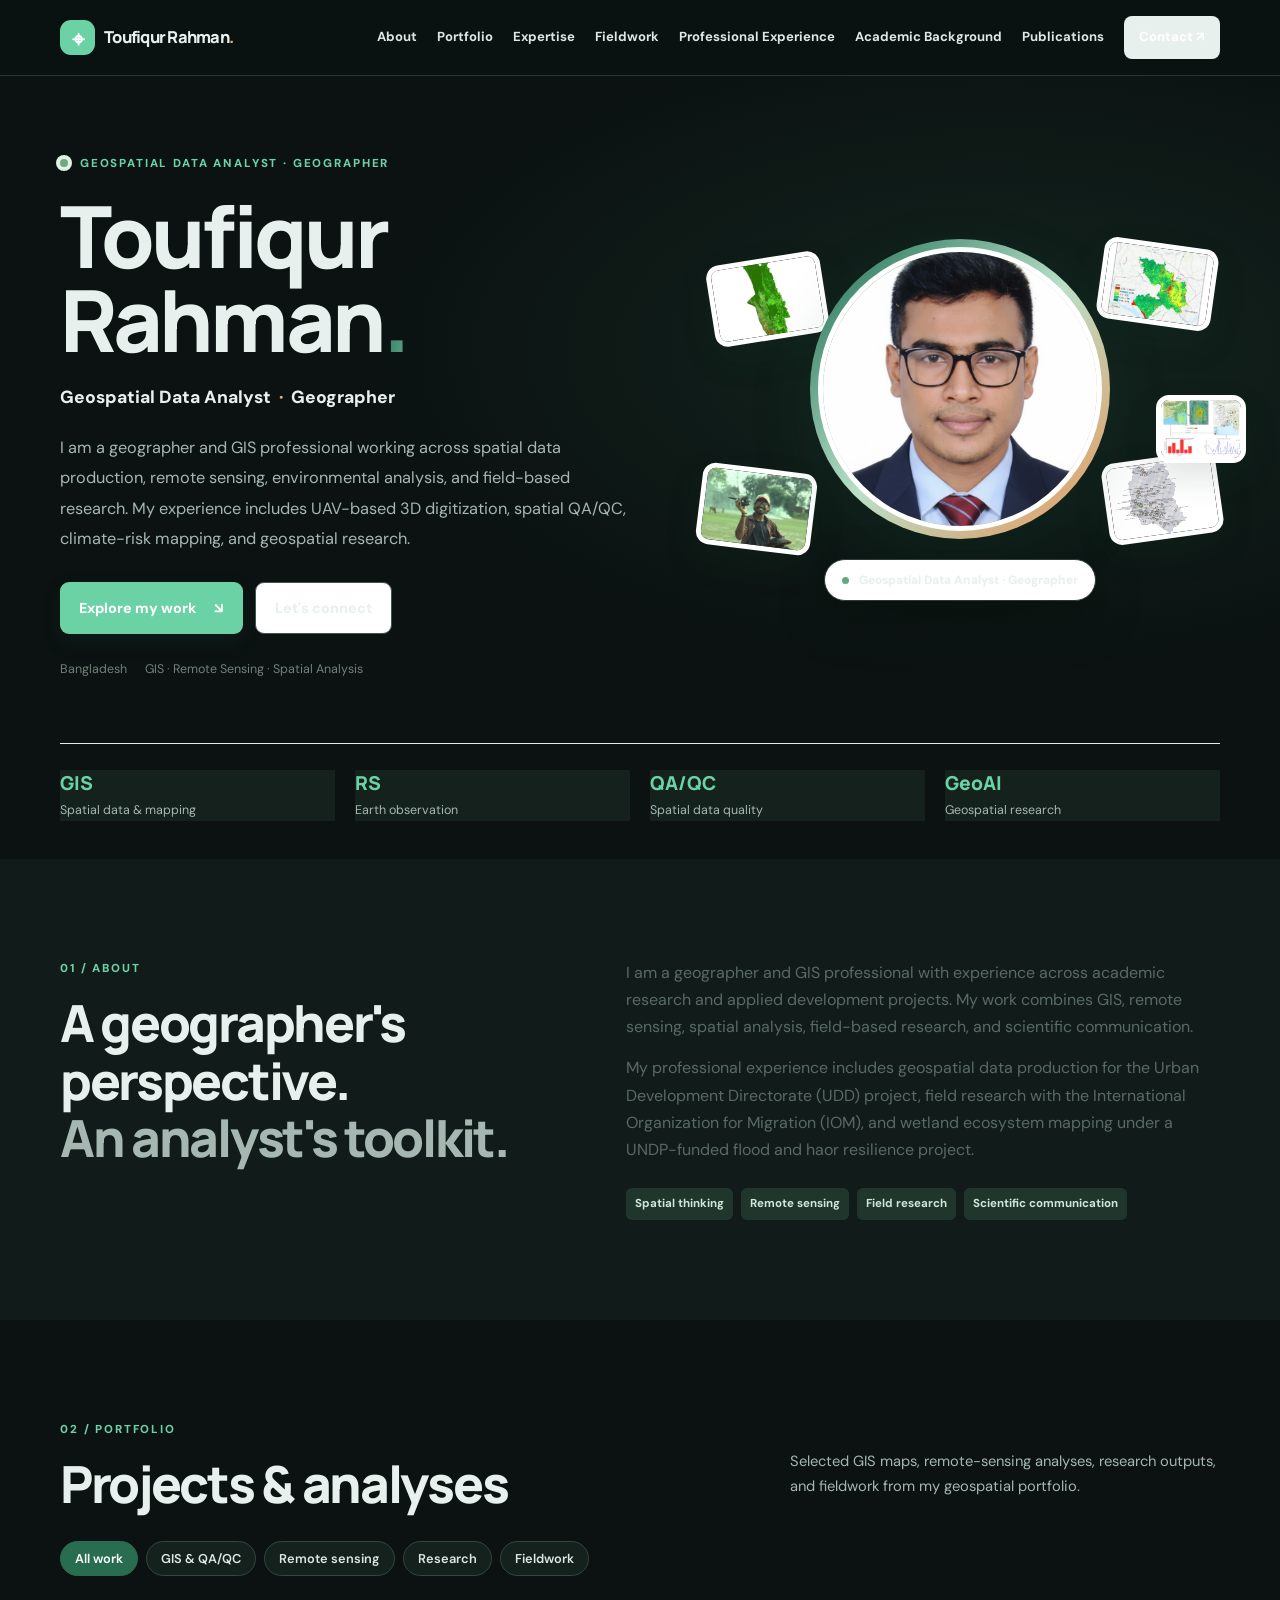
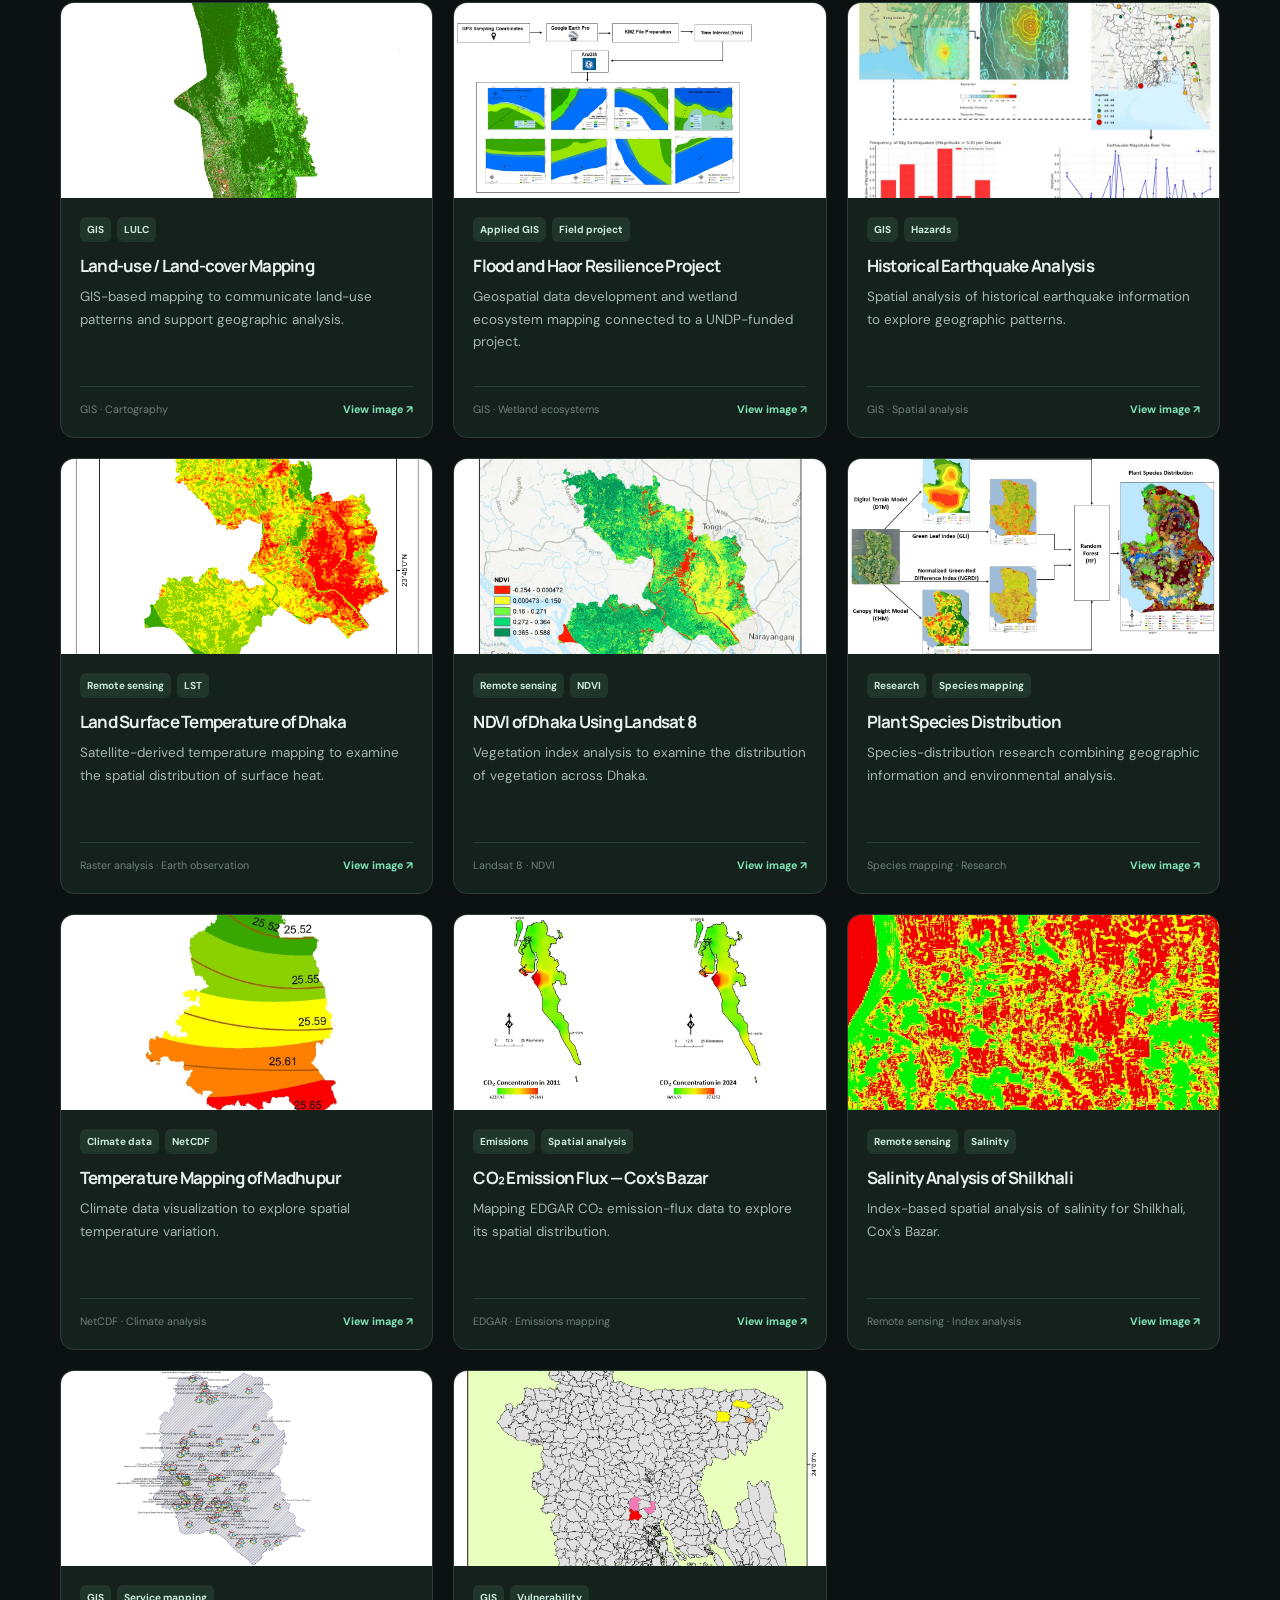
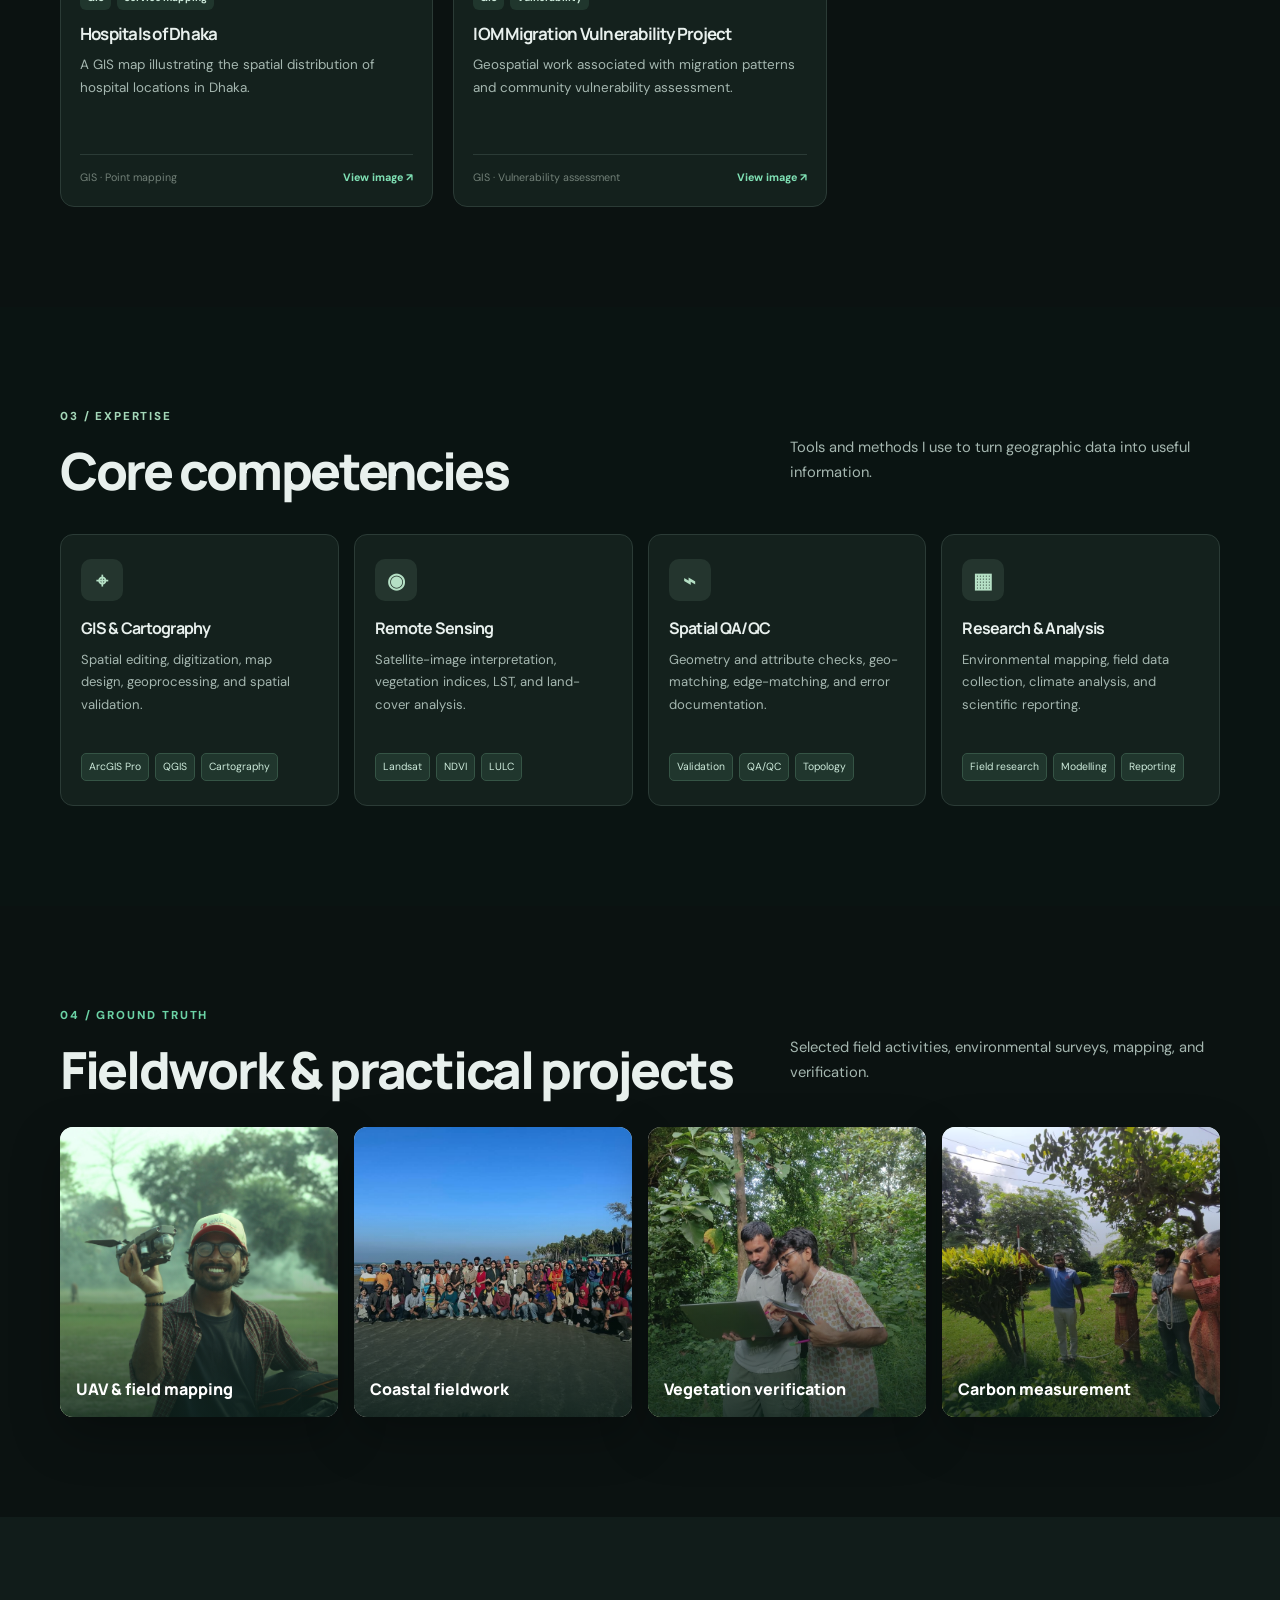
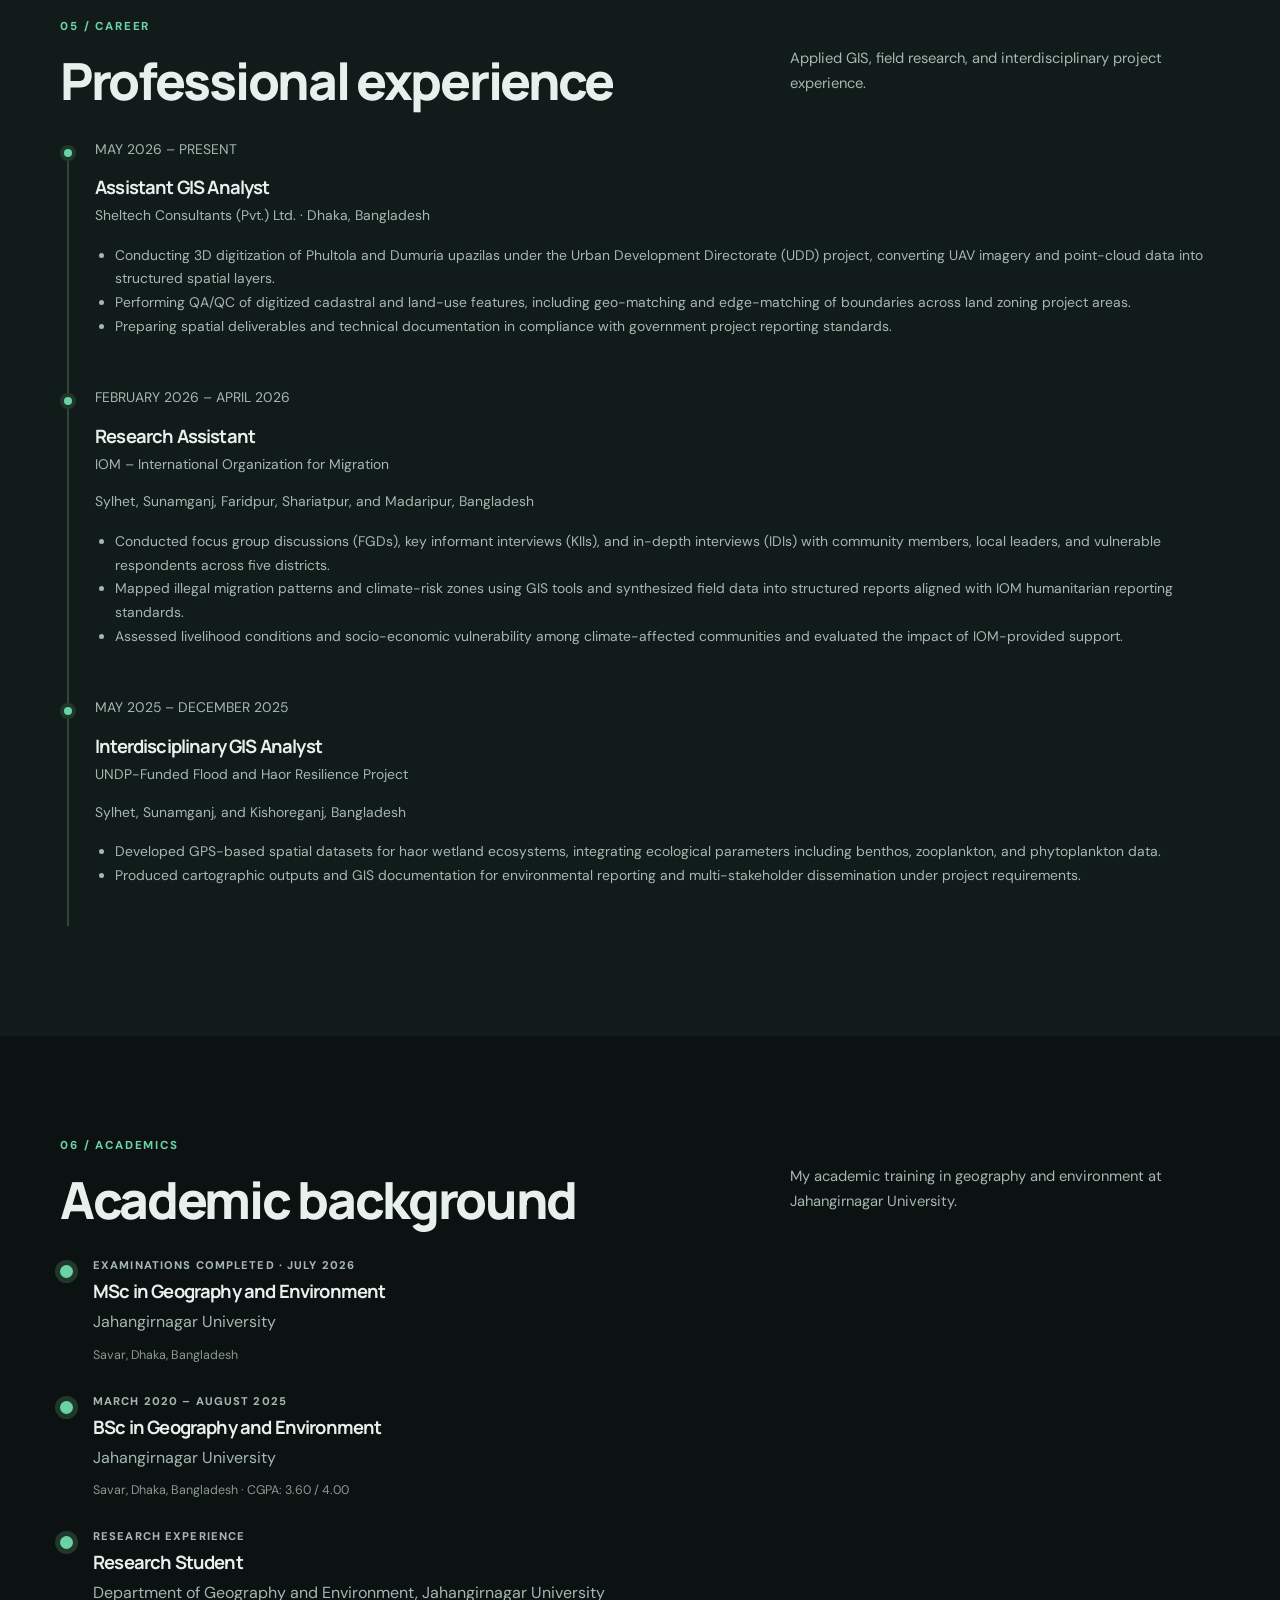
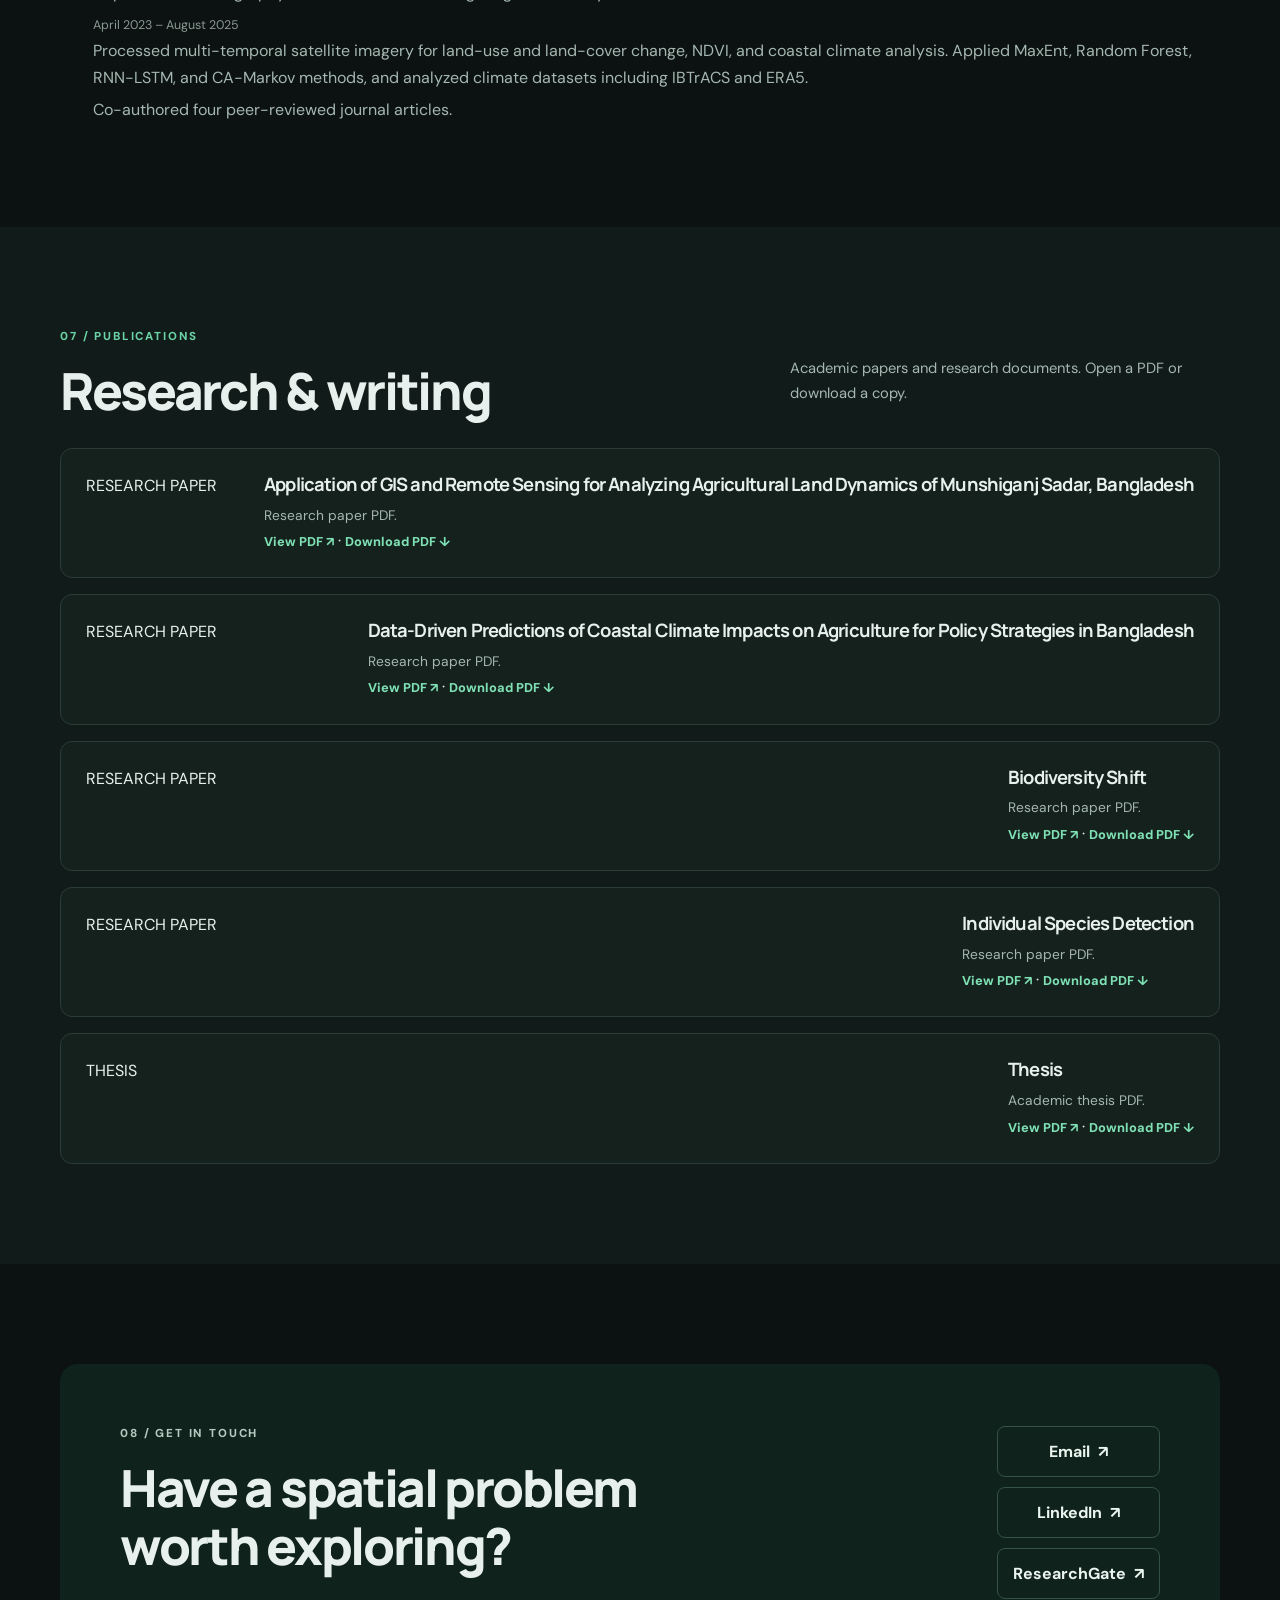
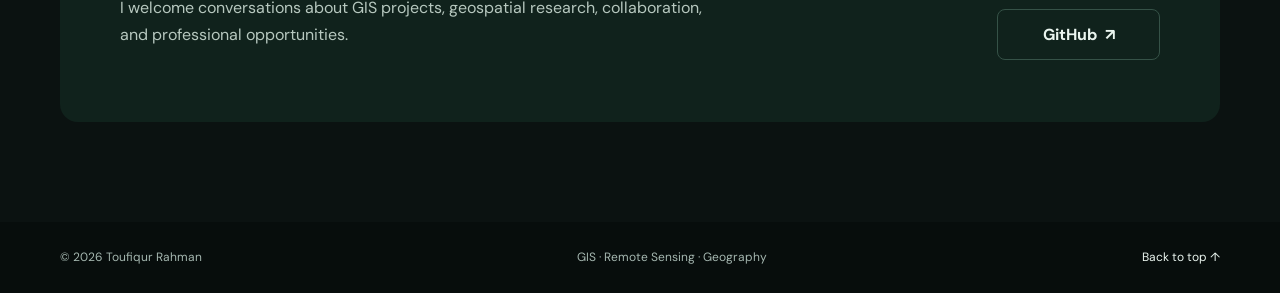
==== commit a014da7e: "Update index.html" ====
--- a/index.html
+++ b/index.html
@@ -4,131 +4,17 @@
 <head>
   <meta charset="UTF-8">
   <meta name="viewport" content="width=device-width, initial-scale=1">
-  <meta name="description" content="Portfolio of Toufiqur Rahman, a geospatial data analyst and geographer working with GIS, remote sensing, spatial analysis, and cartography.">
+
+  <meta name="description" content="Toufiqur Rahman — Geospatial Data Analyst and Geographer specializing in GIS, remote sensing, spatial analysis, field research, and environmental modelling.">
+
+  <meta name="theme-color" content="#0b1211">
   <title>Toufiqur Rahman | Geospatial Data Analyst & Geographer</title>
 
   <link rel="preconnect" href="https://fonts.googleapis.com">
   <link rel="preconnect" href="https://fonts.gstatic.com" crossorigin>
   <link href="https://fonts.googleapis.com/css2?family=DM+Sans:wght@400;500;600;700&family=Manrope:wght@400;500;600;700;800&display=swap" rel="stylesheet">
+
   <link rel="stylesheet" href="style.css">
-
-  <style>
-    /* DARK MODE */
-    :root {
-      color-scheme: dark;
-      --dark-bg: #0b1120;
-      --dark-card: #131d30;
-      --dark-soft: #101827;
-      --dark-text: #e5edf7;
-      --dark-muted: #aab8cc;
-      --dark-accent: #55e6a5;
-      --dark-border: #263449;
-    }
-
-    html {
-      background: var(--dark-bg);
-      scroll-behavior: smooth;
-    }
-
-    body {
-      background: var(--dark-bg) !important;
-      color: var(--dark-text) !important;
-    }
-
-    .site-header,
-    .section,
-    .contact-section,
-    .footer {
-      background-color: var(--dark-bg) !important;
-      color: var(--dark-text);
-    }
-
-    .section-soft {
-      background-color: var(--dark-soft) !important;
-    }
-
-    .site-header,
-    .footer {
-      border-color: var(--dark-border);
-    }
-
-    h1, h2, h3, h4, .brand, .nav-links a {
-      color: var(--dark-text);
-    }
-
-    p, .section-intro, .muted, .timeline-org,
-    .education-item p {
-      color: var(--dark-muted);
-    }
-
-    .project-card,
-    .skill-card,
-    .publication-item,
-    .education-item,
-    .contact-card {
-      background-color: var(--dark-card) !important;
-      border-color: var(--dark-border);
-      color: var(--dark-text);
-    }
-
-    .project-card p,
-    .skill-card p,
-    .publication-item p {
-      color: var(--dark-muted);
-    }
-
-    a {
-      transition: color 0.2s ease;
-    }
-
-    a:hover {
-      color: var(--dark-accent);
-    }
-
-    .button-primary {
-      background: var(--dark-accent);
-      color: #07130e;
-      border-color: var(--dark-accent);
-    }
-
-    .button-secondary,
-    .filter-btn {
-      background: var(--dark-card);
-      color: var(--dark-text);
-      border: 1px solid var(--dark-border);
-    }
-
-    .filter-btn.active {
-      background: var(--dark-accent);
-      color: #07130e;
-    }
-
-    .about-pills span,
-    .skill-pills span,
-    .project-tags span {
-      background: #1c2a3d;
-      color: var(--dark-text);
-      border-color: var(--dark-border);
-    }
-
-    .contact-card {
-      border: 1px solid var(--dark-border);
-    }
-
-    .contact-links a {
-      color: var(--dark-text);
-      border-bottom: 1px solid var(--dark-border);
-    }
-
-    .contact-links a:hover {
-      color: var(--dark-accent);
-    }
-
-    ::selection {
-      background: var(--dark-accent);
-      color: #07130e;
-    }
-  </style>
 </head>
 
 <body>
@@ -139,17 +25,22 @@
         <span>Toufiqur Rahman<span class="brand-dot">.</span></span>
       </a>
 
-      <button class="menu-toggle" id="menuToggle"
-        aria-label="Open navigation" aria-expanded="false">☰</button>
+      <button
+        class="menu-toggle"
+        id="menuToggle"
+        aria-label="Open navigation"
+        aria-expanded="false"
+        aria-controls="navLinks"
+      >☰</button>
 
       <div class="nav-links" id="navLinks">
         <a href="#about">About</a>
         <a href="#projects">Portfolio</a>
         <a href="#skills">Expertise</a>
         <a href="#fieldwork">Fieldwork</a>
-        <a href="#experience">Experience</a>
-        <a href="#education">Education</a>
-        <a href="#publications">Research</a>
+        <a href="#experience">Professional Experience</a>
+        <a href="#education">Academic Background</a>
+        <a href="#publications">Publications</a>
         <a class="nav-contact" href="#contact">Contact ↗</a>
       </div>
     </nav>
@@ -175,10 +66,11 @@
           </p>
 
           <p class="hero-lead">
-            I am a geographer and GIS professional with experience in
-            spatial analysis, scientific writing, and field-based research.
-            My work spans UAV-based mapping, spatial data QA/QC, wetland
-            ecosystem mapping, climate-risk analysis, and remote-sensing research.
+            I am a geographer and GIS professional working across spatial
+            data production, remote sensing, environmental analysis, and
+            field-based research. My experience includes UAV-based 3D
+            digitization, spatial QA/QC, climate-risk mapping, and
+            geospatial research.
           </p>
 
           <div class="hero-actions">
@@ -191,15 +83,18 @@
           </div>
 
           <div class="hero-meta">
-            <span>📍 Bangladesh</span>
+            <span>Bangladesh</span>
             <span>GIS · Remote Sensing · Spatial Analysis</span>
           </div>
         </div>
 
         <div class="hero-art profile-art">
           <div class="profile-photo-frame">
-            <img class="profile-photo" src="assets/profile.jpg"
-              alt="Portrait of Toufiqur Rahman">
+            <img
+              class="profile-photo"
+              src="assets/profile.jpg"
+              alt="Portrait of Toufiqur Rahman"
+            >
           </div>
 
           <div class="profile-caption">
@@ -208,16 +103,11 @@
           </div>
 
           <div class="floating-gallery" aria-hidden="true">
-            <img class="float-img float-img-1"
-              src="assets/projects/Baghaichhari-LULC-Map.jpg" alt="">
-            <img class="float-img float-img-2"
-              src="assets/projects/NDVI-Map-of-Dhaka-Using-Landsat-8.jpg" alt="">
-            <img class="float-img float-img-3"
-              src="assets/projects/Drone-Piloting-at-Alokdia-Char.jpg" alt="">
-            <img class="float-img float-img-4"
-              src="assets/projects/Hospitals-of-Dhaka-Map.jpg" alt="">
-            <img class="float-img float-img-5"
-              src="assets/projects/Historical-Earthquake-Analysis-Project.jpg" alt="">
+            <img class="float-img float-img-1" src="assets/projects/Baghaichhari-LULC-Map.jpg" alt="">
+            <img class="float-img float-img-2" src="assets/projects/NDVI-Map-of-Dhaka-Using-Landsat-8.jpg" alt="">
+            <img class="float-img float-img-3" src="assets/projects/Drone-Piloting-at-Alokdia-Char.jpg" alt="">
+            <img class="float-img float-img-4" src="assets/projects/Hospitals-of-Dhaka-Map.jpg" alt="">
+            <img class="float-img float-img-5" src="assets/projects/Historical-Earthquake-Analysis-Project.jpg" alt="">
           </div>
         </div>
       </div>
@@ -225,8 +115,8 @@
       <div class="container stats-row">
         <div><strong>GIS</strong><span>Spatial data & mapping</span></div>
         <div><strong>RS</strong><span>Earth observation</span></div>
-        <div><strong>QA/QC</strong><span>Data quality assurance</span></div>
-        <div><strong>GeoAI</strong><span>Research in progress</span></div>
+        <div><strong>QA/QC</strong><span>Spatial data quality</span></div>
+        <div><strong>GeoAI</strong><span>Geospatial research</span></div>
       </div>
     </section>
 
@@ -235,32 +125,33 @@
       <div class="container two-col">
         <div>
           <p class="eyebrow">01 / ABOUT</p>
-          <h2>A geographer's perspective.<br>
+          <h2>
+            A geographer's perspective.<br>
             <span class="muted">An analyst's toolkit.</span>
           </h2>
         </div>
 
         <div class="about-copy">
           <p>
-            I am a geographer and GIS professional with over two years
-            of experience across academic research and applied development
-            projects. I work with GIS, remote sensing, spatial analysis,
-            field-based research, and scientific communication.
+            I am a geographer and GIS professional with experience across
+            academic research and applied development projects. My work
+            combines GIS, remote sensing, spatial analysis, field-based
+            research, and scientific communication.
           </p>
 
           <p>
-            My experience includes UDD geospatial data production,
-            IOM community vulnerability assessment, and a UNDP-funded
-            haor resilience project. My research interests include
-            UAV-based species mapping, land-use modelling, climate
-            impacts, and environmental analysis.
+            My professional experience includes geospatial data production
+            for the Urban Development Directorate (UDD) project, field
+            research with the International Organization for Migration
+            (IOM), and wetland ecosystem mapping under a UNDP-funded
+            flood and haor resilience project.
           </p>
 
           <div class="about-pills">
-            <span>Curiosity</span>
             <span>Spatial thinking</span>
-            <span>Reproducible workflows</span>
-            <span>Clear cartography</span>
+            <span>Remote sensing</span>
+            <span>Field research</span>
+            <span>Scientific communication</span>
           </div>
         </div>
       </div>
@@ -275,8 +166,8 @@
             <h2>Projects & analyses</h2>
           </div>
           <p class="section-intro">
-            Explore selected maps, remote-sensing analyses, fieldwork,
-            and applied geospatial projects from my portfolio collection.
+            Selected GIS maps, remote-sensing analyses, research outputs,
+            and fieldwork from my geospatial portfolio.
           </p>
         </div>
 
@@ -291,14 +182,12 @@
         <div class="project-grid">
           <article class="project-card" data-category="gis">
             <div class="project-visual project-image-wrap">
-              <img class="project-image map-image"
-                src="assets/projects/Baghaichhari-LULC-Map.jpg"
-                alt="Land-use / land-cover mapping" loading="lazy">
+              <img class="project-image map-image" src="assets/projects/Baghaichhari-LULC-Map.jpg" alt="Land-use and land-cover map of Baghaichhari" loading="lazy">
             </div>
             <div class="project-body">
               <div class="project-tags"><span>GIS</span><span>LULC</span></div>
-              <h3>Land-use / land-cover mapping</h3>
-              <p>Land-use and land-cover mapping for Baghaichhari, prepared to communicate spatial patterns and support geographic analysis.</p>
+              <h3>Land-use / Land-cover Mapping</h3>
+              <p>GIS-based mapping to communicate land-use patterns and support geographic analysis.</p>
               <div class="project-footer">
                 <span>GIS · Cartography</span>
                 <a href="assets/projects/Baghaichhari-LULC-Map.jpg" target="_blank" rel="noopener">View image ↗</a>
@@ -308,16 +197,14 @@
 
           <article class="project-card" data-category="fieldwork">
             <div class="project-visual project-image-wrap">
-              <img class="project-image photo-image"
-                src="assets/projects/Haor-Project-with-UNDP.jpg"
-                alt="UNDP-funded Haor Resilience Project" loading="lazy">
+              <img class="project-image photo-image" src="assets/projects/Haor-Project-with-UNDP.jpg" alt="Haor resilience project" loading="lazy">
             </div>
             <div class="project-body">
               <div class="project-tags"><span>Applied GIS</span><span>Field project</span></div>
-              <h3>UNDP-funded Haor Resilience Project</h3>
-              <p>Geospatial work connected to a resilience project in the haor region.</p>
-              <div class="project-footer">
-                <span>GIS · Development planning</span>
+              <h3>Flood and Haor Resilience Project</h3>
+              <p>Geospatial data development and wetland ecosystem mapping connected to a UNDP-funded project.</p>
+              <div class="project-footer">
+                <span>GIS · Wetland ecosystems</span>
                 <a href="assets/projects/Haor-Project-with-UNDP.jpg" target="_blank" rel="noopener">View image ↗</a>
               </div>
             </div>
@@ -325,14 +212,12 @@
 
           <article class="project-card" data-category="gis">
             <div class="project-visual project-image-wrap">
-              <img class="project-image map-image"
-                src="assets/projects/Historical-Earthquake-Analysis-Project.jpg"
-                alt="Historical Earthquake Analysis" loading="lazy">
-            </div>
-            <div class="project-body">
-              <div class="project-tags"><span>GIS</span><span>Hazard analysis</span></div>
+              <img class="project-image map-image" src="assets/projects/Historical-Earthquake-Analysis-Project.jpg" alt="Historical earthquake analysis map" loading="lazy">
+            </div>
+            <div class="project-body">
+              <div class="project-tags"><span>GIS</span><span>Hazards</span></div>
               <h3>Historical Earthquake Analysis</h3>
-              <p>Spatial analysis of historical earthquake information to explore geographic patterns and potential hazard context.</p>
+              <p>Spatial analysis of historical earthquake information to explore geographic patterns.</p>
               <div class="project-footer">
                 <span>GIS · Spatial analysis</span>
                 <a href="assets/projects/Historical-Earthquake-Analysis-Project.jpg" target="_blank" rel="noopener">View image ↗</a>
@@ -342,14 +227,12 @@
 
           <article class="project-card" data-category="remote-sensing">
             <div class="project-visual project-image-wrap">
-              <img class="project-image map-image"
-                src="assets/projects/LST-Dhaka.jpg"
-                alt="Land Surface Temperature of Dhaka" loading="lazy">
+              <img class="project-image map-image" src="assets/projects/LST-Dhaka.jpg" alt="Land surface temperature map of Dhaka" loading="lazy">
             </div>
             <div class="project-body">
               <div class="project-tags"><span>Remote sensing</span><span>LST</span></div>
               <h3>Land Surface Temperature of Dhaka</h3>
-              <p>Satellite-derived land surface temperature mapping for Dhaka to explore the spatial distribution of surface heat.</p>
+              <p>Satellite-derived temperature mapping to examine the spatial distribution of surface heat.</p>
               <div class="project-footer">
                 <span>Raster analysis · Earth observation</span>
                 <a href="assets/projects/LST-Dhaka.jpg" target="_blank" rel="noopener">View image ↗</a>
@@ -359,14 +242,12 @@
 
           <article class="project-card" data-category="remote-sensing">
             <div class="project-visual project-image-wrap">
-              <img class="project-image map-image"
-                src="assets/projects/NDVI-Map-of-Dhaka-Using-Landsat-8.jpg"
-                alt="NDVI of Dhaka using Landsat 8" loading="lazy">
+              <img class="project-image map-image" src="assets/projects/NDVI-Map-of-Dhaka-Using-Landsat-8.jpg" alt="NDVI map of Dhaka using Landsat 8" loading="lazy">
             </div>
             <div class="project-body">
               <div class="project-tags"><span>Remote sensing</span><span>NDVI</span></div>
-              <h3>NDVI of Dhaka using Landsat 8</h3>
-              <p>Vegetation index analysis using Landsat 8 imagery to examine the distribution of vegetation across Dhaka.</p>
+              <h3>NDVI of Dhaka Using Landsat 8</h3>
+              <p>Vegetation index analysis to examine the distribution of vegetation across Dhaka.</p>
               <div class="project-footer">
                 <span>Landsat 8 · NDVI</span>
                 <a href="assets/projects/NDVI-Map-of-Dhaka-Using-Landsat-8.jpg" target="_blank" rel="noopener">View image ↗</a>
@@ -376,9 +257,7 @@
 
           <article class="project-card" data-category="research">
             <div class="project-visual project-image-wrap">
-              <img class="project-image map-image"
-                src="assets/projects/Plant-Species-Distribution-Project.jpg"
-                alt="Plant Species Distribution" loading="lazy">
+              <img class="project-image map-image" src="assets/projects/Plant-Species-Distribution-Project.jpg" alt="Plant species distribution project" loading="lazy">
             </div>
             <div class="project-body">
               <div class="project-tags"><span>Research</span><span>Species mapping</span></div>
@@ -391,33 +270,44 @@
             </div>
           </article>
 
-          <article class="project-card" data-category="fieldwork">
-            <div class="project-visual project-image-wrap">
-              <img class="project-image photo-image"
-                src="assets/projects/Sajek.jpg"
-                alt="Sajek Landscape Documentation" loading="lazy">
-            </div>
-            <div class="project-body">
-              <div class="project-tags"><span>Fieldwork</span><span>Photography</span></div>
-              <h3>Sajek Landscape Documentation</h3>
-              <p>Field image documenting the Sajek landscape as part of geographic and environmental work.</p>
-              <div class="project-footer">
-                <span>Fieldwork · Documentation</span>
-                <a href="assets/projects/Sajek.jpg" target="_blank" rel="noopener">View image ↗</a>
-              </div>
-            </div>
-          </article>
-
           <article class="project-card" data-category="remote-sensing">
             <div class="project-visual project-image-wrap">
-              <img class="project-image map-image"
-                src="assets/projects/Salinity-NDSI-Analysis-of-Shilkhali-Cox-s-Bazar.jpg"
-                alt="Salinity analysis of Shilkhali, Cox’s Bazar" loading="lazy">
+              <img class="project-image map-image" src="assets/projects/Temperature-Map-of-Madhupur-Using-NetCDF-Data.jpg" alt="Temperature map of Madhupur using NetCDF data" loading="lazy">
+            </div>
+            <div class="project-body">
+              <div class="project-tags"><span>Climate data</span><span>NetCDF</span></div>
+              <h3>Temperature Mapping of Madhupur</h3>
+              <p>Climate data visualization to explore spatial temperature variation.</p>
+              <div class="project-footer">
+                <span>NetCDF · Climate analysis</span>
+                <a href="assets/projects/Temperature-Map-of-Madhupur-Using-NetCDF-Data.jpg" target="_blank" rel="noopener">View image ↗</a>
+              </div>
+            </div>
+          </article>
+
+          <article class="project-card" data-category="remote-sensing">
+            <div class="project-visual project-image-wrap">
+              <img class="project-image map-image" src="assets/projects/EDGAR-CO2-Emission-Flux-in-Cos-s-Bazar-Maps.jpg" alt="CO2 emission flux map for Cox's Bazar" loading="lazy">
+            </div>
+            <div class="project-body">
+              <div class="project-tags"><span>Emissions</span><span>Spatial analysis</span></div>
+              <h3>CO₂ Emission Flux — Cox's Bazar</h3>
+              <p>Mapping EDGAR CO₂ emission-flux data to explore its spatial distribution.</p>
+              <div class="project-footer">
+                <span>EDGAR · Emissions mapping</span>
+                <a href="assets/projects/EDGAR-CO2-Emission-Flux-in-Cos-s-Bazar-Maps.jpg" target="_blank" rel="noopener">View image ↗</a>
+              </div>
+            </div>
+          </article>
+
+          <article class="project-card" data-category="remote-sensing">
+            <div class="project-visual project-image-wrap">
+              <img class="project-image map-image" src="assets/projects/Salinity-NDSI-Analysis-of-Shilkhali-Cox-s-Bazar.jpg" alt="Salinity analysis of Shilkhali, Cox's Bazar" loading="lazy">
             </div>
             <div class="project-body">
               <div class="project-tags"><span>Remote sensing</span><span>Salinity</span></div>
-              <h3>Salinity analysis of Shilkhali, Cox’s Bazar</h3>
-              <p>Spatial salinity analysis for Shilkhali, Cox’s Bazar, using an index-based remote-sensing workflow.</p>
+              <h3>Salinity Analysis of Shilkhali</h3>
+              <p>Index-based spatial analysis of salinity for Shilkhali, Cox's Bazar.</p>
               <div class="project-footer">
                 <span>Remote sensing · Index analysis</span>
                 <a href="assets/projects/Salinity-NDSI-Analysis-of-Shilkhali-Cox-s-Bazar.jpg" target="_blank" rel="noopener">View image ↗</a>
@@ -425,169 +315,14 @@
             </div>
           </article>
 
-          <article class="project-card" data-category="remote-sensing">
-            <div class="project-visual project-image-wrap">
-              <img class="project-image map-image"
-                src="assets/projects/Temperature-Map-of-Madhupur-Using-NetCDF-Data.jpg"
-                alt="Temperature mapping of Madhupur" loading="lazy">
-            </div>
-            <div class="project-body">
-              <div class="project-tags"><span>Climate data</span><span>NetCDF</span></div>
-              <h3>Temperature mapping of Madhupur</h3>
-              <p>Temperature mapping for Madhupur using NetCDF climate data to visualize spatial variation.</p>
-              <div class="project-footer">
-                <span>NetCDF · Climate analysis</span>
-                <a href="assets/projects/Temperature-Map-of-Madhupur-Using-NetCDF-Data.jpg" target="_blank" rel="noopener">View image ↗</a>
-              </div>
-            </div>
-          </article>
-
-          <article class="project-card" data-category="remote-sensing">
-            <div class="project-visual project-image-wrap">
-              <img class="project-image map-image"
-                src="assets/projects/EDGAR-CO2-Emission-Flux-in-Cos-s-Bazar-Maps.jpg"
-                alt="CO₂ emission flux — Cox’s Bazar" loading="lazy">
-            </div>
-            <div class="project-body">
-              <div class="project-tags"><span>Remote sensing</span><span>Emissions</span></div>
-              <h3>CO₂ emission flux — Cox’s Bazar</h3>
-              <p>Mapping EDGAR CO₂ emission-flux data for Cox’s Bazar to examine the spatial distribution of emissions.</p>
-              <div class="project-footer">
-                <span>EDGAR · Emissions mapping</span>
-                <a href="assets/projects/EDGAR-CO2-Emission-Flux-in-Cos-s-Bazar-Maps.jpg" target="_blank" rel="noopener">View image ↗</a>
-              </div>
-            </div>
-          </article>
-
-          <article class="project-card" data-category="remote-sensing">
-            <div class="project-visual project-image-wrap">
-              <img class="project-image map-image"
-                src="assets/projects/EDGAR-N20-Emission-Flux-Map-in-Cos-s-Bazar-Maps.jpg"
-                alt="N₂O emission flux — Cox’s Bazar" loading="lazy">
-            </div>
-            <div class="project-body">
-              <div class="project-tags"><span>Remote sensing</span><span>Emissions</span></div>
-              <h3>N₂O emission flux — Cox’s Bazar</h3>
-              <p>Spatial visualization of EDGAR N₂O emission-flux data for Cox’s Bazar.</p>
-              <div class="project-footer">
-                <span>EDGAR · Emissions mapping</span>
-                <a href="assets/projects/EDGAR-N20-Emission-Flux-Map-in-Cos-s-Bazar-Maps.jpg" target="_blank" rel="noopener">View image ↗</a>
-              </div>
-            </div>
-          </article>
-
-          <article class="project-card" data-category="fieldwork">
-            <div class="project-visual project-image-wrap">
-              <img class="project-image photo-image"
-                src="assets/projects/Above-Ground-Carbon-Measurement.jpg"
-                alt="Above-ground carbon measurement" loading="lazy">
-            </div>
-            <div class="project-body">
-              <div class="project-tags"><span>Fieldwork</span><span>Carbon</span></div>
-              <h3>Above-ground carbon measurement</h3>
-              <p>Field-based measurement work related to above-ground carbon and vegetation assessment.</p>
-              <div class="project-footer">
-                <span>Field measurements · Carbon</span>
-                <a href="assets/projects/Above-Ground-Carbon-Measurement.jpg" target="_blank" rel="noopener">View image ↗</a>
-              </div>
-            </div>
-          </article>
-
-          <article class="project-card" data-category="fieldwork">
-            <div class="project-visual project-image-wrap">
-              <img class="project-image photo-image"
-                src="assets/projects/Drone-Piloting-at-Alokdia-Char.jpg"
-                alt="Drone piloting at Alokdia Char" loading="lazy">
-            </div>
-            <div class="project-body">
-              <div class="project-tags"><span>UAV</span><span>Fieldwork</span></div>
-              <h3>Drone piloting at Alokdia Char</h3>
-              <p>UAV field activity at Alokdia Char, documenting drone-based geospatial data collection.</p>
-              <div class="project-footer">
-                <span>UAV · Field data</span>
-                <a href="assets/projects/Drone-Piloting-at-Alokdia-Char.jpg" target="_blank" rel="noopener">View image ↗</a>
-              </div>
-            </div>
-          </article>
-
-          <article class="project-card" data-category="fieldwork">
-            <div class="project-visual project-image-wrap">
-              <img class="project-image photo-image"
-                src="assets/projects/Field-work-at-Saint-Martin-Island.jpg"
-                alt="Fieldwork at Saint Martin Island" loading="lazy">
-            </div>
-            <div class="project-body">
-              <div class="project-tags"><span>Fieldwork</span><span>Coastal geography</span></div>
-              <h3>Fieldwork at Saint Martin Island</h3>
-              <p>Field documentation from Saint Martin Island, supporting coastal and environmental geographic work.</p>
-              <div class="project-footer">
-                <span>Field observation · Coastal area</span>
-                <a href="assets/projects/Field-work-at-Saint-Martin-Island.jpg" target="_blank" rel="noopener">View image ↗</a>
-              </div>
-            </div>
-          </article>
-
-          <article class="project-card" data-category="fieldwork">
-            <div class="project-visual project-image-wrap">
-              <img class="project-image photo-image"
-                src="assets/projects/IMG-20250728-WA0033.jpg"
-                alt="Fieldwork documentation" loading="lazy">
-            </div>
-            <div class="project-body">
-              <div class="project-tags"><span>Fieldwork</span><span>Photo record</span></div>
-              <h3>Fieldwork documentation</h3>
-              <p>A fieldwork photo from the uploaded project collection.</p>
-              <div class="project-footer">
-                <span>Fieldwork · Documentation</span>
-                <a href="assets/projects/IMG-20250728-WA0033.jpg" target="_blank" rel="noopener">View image ↗</a>
-              </div>
-            </div>
-          </article>
-
-          <article class="project-card" data-category="fieldwork">
-            <div class="project-visual project-image-wrap">
-              <img class="project-image photo-image"
-                src="assets/projects/Tree-Canopies.jpg"
-                alt="Tree canopy observations" loading="lazy">
-            </div>
-            <div class="project-body">
-              <div class="project-tags"><span>Fieldwork</span><span>Vegetation</span></div>
-              <h3>Tree canopy observations</h3>
-              <p>Tree canopy documentation for vegetation observation and ground-based environmental assessment.</p>
-              <div class="project-footer">
-                <span>Vegetation · Field observation</span>
-                <a href="assets/projects/Tree-Canopies.jpg" target="_blank" rel="noopener">View image ↗</a>
-              </div>
-            </div>
-          </article>
-
-          <article class="project-card" data-category="remote-sensing">
-            <div class="project-visual project-image-wrap">
-              <img class="project-image map-image"
-                src="assets/projects/Verifification-of-Vegetation-Classification.jpg"
-                alt="Vegetation classification verification" loading="lazy">
-            </div>
-            <div class="project-body">
-              <div class="project-tags"><span>Remote sensing</span><span>Validation</span></div>
-              <h3>Vegetation classification verification</h3>
-              <p>Ground verification of vegetation classification, connecting field observations with mapped classification results.</p>
-              <div class="project-footer">
-                <span>Ground truth · Validation</span>
-                <a href="assets/projects/Verifification-of-Vegetation-Classification.jpg" target="_blank" rel="noopener">View image ↗</a>
-              </div>
-            </div>
-          </article>
-
           <article class="project-card" data-category="gis">
             <div class="project-visual project-image-wrap">
-              <img class="project-image map-image"
-                src="assets/projects/Hospitals-of-Dhaka-Map.jpg"
-                alt="Hospitals of Dhaka — spatial map" loading="lazy">
+              <img class="project-image map-image" src="assets/projects/Hospitals-of-Dhaka-Map.jpg" alt="Hospital locations in Dhaka" loading="lazy">
             </div>
             <div class="project-body">
               <div class="project-tags"><span>GIS</span><span>Service mapping</span></div>
-              <h3>Hospitals of Dhaka — spatial map</h3>
-              <p>A GIS map of hospital locations in Dhaka, illustrating spatial distribution and service-location mapping.</p>
+              <h3>Hospitals of Dhaka</h3>
+              <p>A GIS map illustrating the spatial distribution of hospital locations in Dhaka.</p>
               <div class="project-footer">
                 <span>GIS · Point mapping</span>
                 <a href="assets/projects/Hospitals-of-Dhaka-Map.jpg" target="_blank" rel="noopener">View image ↗</a>
@@ -597,14 +332,12 @@
 
           <article class="project-card" data-category="gis">
             <div class="project-visual project-image-wrap">
-              <img class="project-image map-image"
-                src="assets/projects/IOM-Migration-Vulnerability-Project.jpg"
-                alt="IOM migration vulnerability project" loading="lazy">
-            </div>
-            <div class="project-body">
-              <div class="project-tags"><span>GIS</span><span>Vulnerability assessment</span></div>
-              <h3>IOM migration vulnerability project</h3>
-              <p>Geospatial work connected to a migration vulnerability project with IOM.</p>
+              <img class="project-image map-image" src="assets/projects/IOM-Migration-Vulnerability-Project.jpg" alt="IOM migration vulnerability project" loading="lazy">
+            </div>
+            <div class="project-body">
+              <div class="project-tags"><span>GIS</span><span>Vulnerability</span></div>
+              <h3>IOM Migration Vulnerability Project</h3>
+              <p>Geospatial work associated with migration patterns and community vulnerability assessment.</p>
               <div class="project-footer">
                 <span>GIS · Vulnerability assessment</span>
                 <a href="assets/projects/IOM-Migration-Vulnerability-Project.jpg" target="_blank" rel="noopener">View image ↗</a>
@@ -624,7 +357,7 @@
             <h2>Core competencies</h2>
           </div>
           <p class="section-intro light-intro">
-            Tools and methods I use to turn geographic data into clear, useful information.
+            Tools and methods I use to turn geographic data into useful information.
           </p>
         </div>
 
@@ -632,29 +365,29 @@
           <article class="skill-card">
             <span class="skill-icon">⌖</span>
             <h3>GIS & Cartography</h3>
-            <p>Spatial data editing, map design, geoprocessing, digitizing, topology and edge-matching checks.</p>
+            <p>Spatial editing, digitization, map design, geoprocessing, and spatial validation.</p>
             <div class="skill-pills"><span>ArcGIS Pro</span><span>QGIS</span><span>Cartography</span></div>
           </article>
 
           <article class="skill-card">
             <span class="skill-icon">◉</span>
             <h3>Remote Sensing</h3>
-            <p>Satellite-image interpretation, vegetation indices, land-surface temperature and land-cover mapping.</p>
+            <p>Satellite-image interpretation, vegetation indices, LST, and land-cover analysis.</p>
             <div class="skill-pills"><span>Landsat</span><span>NDVI</span><span>LULC</span></div>
           </article>
 
           <article class="skill-card">
             <span class="skill-icon">⌁</span>
             <h3>Spatial QA/QC</h3>
-            <p>Geometry and attribute checks, geo-matching, error documentation and quality assurance workflows.</p>
-            <div class="skill-pills"><span>Validation</span><span>Data cleaning</span><span>Topology</span></div>
+            <p>Geometry and attribute checks, geo-matching, edge-matching, and error documentation.</p>
+            <div class="skill-pills"><span>Validation</span><span>QA/QC</span><span>Topology</span></div>
           </article>
 
           <article class="skill-card">
             <span class="skill-icon">▦</span>
             <h3>Research & Analysis</h3>
-            <p>Environmental mapping, field-based data collection, spatial interpretation and scientific communication.</p>
-            <div class="skill-pills"><span>Field research</span><span>Analysis</span><span>Reporting</span></div>
+            <p>Environmental mapping, field data collection, climate analysis, and scientific reporting.</p>
+            <div class="skill-pills"><span>Field research</span><span>Modelling</span><span>Reporting</span></div>
           </article>
         </div>
       </div>
@@ -669,7 +402,7 @@
             <h2>Fieldwork & practical projects</h2>
           </div>
           <p class="section-intro">
-            A selection of field activities and applied geospatial work from environmental surveys, mapping and verification.
+            Selected field activities, environmental surveys, mapping, and verification.
           </p>
         </div>
 
@@ -678,14 +411,17 @@
             <img src="assets/projects/Drone-Piloting-at-Alokdia-Char.jpg" alt="Drone piloting at Alokdia Char" loading="lazy">
             <span>UAV & field mapping</span>
           </a>
+
           <a class="fieldwork-card" href="assets/projects/Field-work-at-Saint-Martin-Island.jpg" target="_blank" rel="noopener">
             <img src="assets/projects/Field-work-at-Saint-Martin-Island.jpg" alt="Fieldwork at Saint Martin Island" loading="lazy">
             <span>Coastal fieldwork</span>
           </a>
+
           <a class="fieldwork-card" href="assets/projects/Verifification-of-Vegetation-Classification.jpg" target="_blank" rel="noopener">
-            <img src="assets/projects/Verifification-of-Vegetation-Classification.jpg" alt="Verification of vegetation classification" loading="lazy">
+            <img src="assets/projects/Verifification-of-Vegetation-Classification.jpg" alt="Vegetation classification verification" loading="lazy">
             <span>Vegetation verification</span>
           </a>
+
           <a class="fieldwork-card" href="assets/projects/Above-Ground-Carbon-Measurement.jpg" target="_blank" rel="noopener">
             <img src="assets/projects/Above-Ground-Carbon-Measurement.jpg" alt="Above-ground carbon measurement" loading="lazy">
             <span>Carbon measurement</span>
@@ -694,73 +430,106 @@
       </div>
     </section>
 
-    <!-- EXPERIENCE -->
-    <section class="section" id="experience">
-      <div class="container two-col experience-layout">
-        <div>
-          <p class="eyebrow">04 / EXPERIENCE & EDUCATION</p>
-          <h2>Where I've been<br><span class="muted">and what I'm learning.</span></h2>
-          <p class="section-intro">Keep entries concise, specific, and focused on your contribution.</p>
+    <!-- PROFESSIONAL EXPERIENCE: EMPLOYMENT AND PROJECT ROLES ONLY -->
+    <section class="section section-soft" id="experience">
+      <div class="container">
+        <div class="section-heading">
+          <div>
+            <p class="eyebrow">05 / CAREER</p>
+            <h2>Professional experience</h2>
+          </div>
+          <p class="section-intro">
+            Applied GIS, field research, and interdisciplinary project experience.
+          </p>
         </div>
 
         <div class="timeline">
           <article class="timeline-item">
-            <span class="timeline-dot"></span>
-            <p class="timeline-date">MAY — PRESENT · UPDATE YEAR</p>
+            <p class="timeline-date">MAY 2026 – PRESENT</p>
             <h3>Assistant GIS Analyst</h3>
-            <p class="timeline-org">Sheltech Consultancy Pvt. Ltd.</p>
+            <p class="timeline-org">Sheltech Consultants (Pvt.) Ltd. · Dhaka, Bangladesh</p>
             <ul>
-              <li>Digitize and review 3D structures using UAV imagery and UASMaster.</li>
-              <li>Perform GIS quality checks and document geometry or attribute issues.</li>
-              <li>Support geo-matching and edge-matching checks for land-zoning datasets.</li>
+              <li>Conducting 3D digitization of Phultola and Dumuria upazilas under the Urban Development Directorate (UDD) project, converting UAV imagery and point-cloud data into structured spatial layers.</li>
+              <li>Performing QA/QC of digitized cadastral and land-use features, including geo-matching and edge-matching of boundaries across land zoning project areas.</li>
+              <li>Preparing spatial deliverables and technical documentation in compliance with government project reporting standards.</li>
             </ul>
           </article>
 
           <article class="timeline-item">
-            <span class="timeline-dot"></span>
-            <p class="timeline-date">EDUCATION</p>
-            <h3>MSc in Geography and Environment</h3>
-            <p class="timeline-org">Jahangirnagar University</p>
-            <p>Examinations completed. Add your thesis title, research methods, and completion year when ready.</p>
+            <p class="timeline-date">FEBRUARY 2026 – APRIL 2026</p>
+            <h3>Research Assistant</h3>
+            <p class="timeline-org">IOM – International Organization for Migration</p>
+            <p class="timeline-location">Sylhet, Sunamganj, Faridpur, Shariatpur, and Madaripur, Bangladesh</p>
+            <ul>
+              <li>Conducted focus group discussions (FGDs), key informant interviews (KIIs), and in-depth interviews (IDIs) with community members, local leaders, and vulnerable respondents across five districts.</li>
+              <li>Mapped illegal migration patterns and climate-risk zones using GIS tools and synthesized field data into structured reports aligned with IOM humanitarian reporting standards.</li>
+              <li>Assessed livelihood conditions and socio-economic vulnerability among climate-affected communities and evaluated the impact of IOM-provided support.</li>
+            </ul>
           </article>
 
           <article class="timeline-item">
-            <span class="timeline-dot"></span>
-            <p class="timeline-date">FIELDWORK / TRAINING</p>
-            <h3>Add a fieldwork, internship, or training entry</h3>
-            <p class="timeline-org">Organization · Location · Year</p>
-            <p>Describe the purpose, tools, and measurable outcome in two or three sentences.</p>
-          </article>
-        </div>
-      </div>
-    </section>
-
-    <!-- EDUCATION -->
-    <section class="section section-soft" id="education">
-      <div class="container two-col">
-        <div>
-          <p class="eyebrow">06 / ACADEMIC BACKGROUND</p>
-          <h2>Education &<br><span class="muted">geographic thinking.</span></h2>
+            <p class="timeline-date">MAY 2025 – DECEMBER 2025</p>
+            <h3>Interdisciplinary GIS Analyst</h3>
+            <p class="timeline-org">UNDP-Funded Flood and Haor Resilience Project</p>
+            <p class="timeline-location">Sylhet, Sunamganj, and Kishoreganj, Bangladesh</p>
+            <ul>
+              <li>Developed GPS-based spatial datasets for haor wetland ecosystems, integrating ecological parameters including benthos, zooplankton, and phytoplankton data.</li>
+              <li>Produced cartographic outputs and GIS documentation for environmental reporting and multi-stakeholder dissemination under project requirements.</li>
+            </ul>
+          </article>
+        </div>
+      </div>
+    </section>
+
+    <!-- ACADEMIC BACKGROUND: DEGREES ONLY -->
+    <section class="section" id="education">
+      <div class="container">
+        <div class="section-heading">
+          <div>
+            <p class="eyebrow">06 / ACADEMICS</p>
+            <h2>Academic background</h2>
+          </div>
+          <p class="section-intro">
+            My academic training in geography and environment at Jahangirnagar University.
+          </p>
         </div>
 
         <div class="education-list">
           <article class="education-item">
             <span class="education-marker"></span>
             <div>
-              <p class="education-date">MASTER'S · COMPLETED EXAMINATIONS</p>
+              <p class="education-date">EXAMINATIONS COMPLETED · JULY 2026</p>
               <h3>MSc in Geography and Environment</h3>
-              <p>Jahangirnagar University, Bangladesh</p>
-              <span class="education-note">Geography · Environment · Spatial analysis</span>
+              <p>Jahangirnagar University</p>
+              <span class="education-note">Savar, Dhaka, Bangladesh</span>
             </div>
           </article>
 
           <article class="education-item">
             <span class="education-marker"></span>
             <div>
-              <p class="education-date">UNDERGRADUATE STUDIES</p>
+              <p class="education-date">MARCH 2020 – AUGUST 2025</p>
               <h3>BSc in Geography and Environment</h3>
-              <p>Jahangirnagar University, Bangladesh</p>
-              <span class="education-note">Geography · GIS · Remote sensing</span>
+              <p>Jahangirnagar University</p>
+              <span class="education-note">Savar, Dhaka, Bangladesh · CGPA: 3.60 / 4.00</span>
+            </div>
+          </article>
+
+          <article class="education-item">
+            <span class="education-marker"></span>
+            <div>
+              <p class="education-date">RESEARCH EXPERIENCE</p>
+              <h3>Research Student</h3>
+              <p>Department of Geography and Environment, Jahangirnagar University</p>
+              <span class="education-note">April 2023 – August 2025</span>
+              <p>
+                Processed multi-temporal satellite imagery for land-use and
+                land-cover change, NDVI, and coastal climate analysis.
+                Applied MaxEnt, Random Forest, RNN-LSTM, and CA-Markov
+                methods, and analyzed climate datasets including IBTrACS
+                and ERA5.
+              </p>
+              <p>Co-authored four peer-reviewed journal articles.</p>
             </div>
           </article>
         </div>
@@ -772,11 +541,11 @@
       <div class="container">
         <div class="section-heading">
           <div>
-            <p class="eyebrow">05 / PUBLICATIONS</p>
+            <p class="eyebrow">07 / PUBLICATIONS</p>
             <h2>Research & writing</h2>
           </div>
           <p class="section-intro">
-            Browse research papers and academic work. Use “View PDF” to open a document or “Download PDF” to save a copy.
+            Academic papers and research documents. Open a PDF or download a copy.
           </p>
         </div>
 
@@ -785,60 +554,55 @@
             <div class="pub-type">RESEARCH PAPER</div>
             <div>
               <h3>Application of GIS and Remote Sensing for Analyzing Agricultural Land Dynamics of Munshiganj Sadar, Bangladesh</h3>
-              <p>Open the PDF to read the full document.</p>
+              <p>Research paper PDF.</p>
               <a href="assets/publications/ApplicationofGISandRemoteSensingforAnalyzingAgriculturalLandDynamicsofMunishiganjSadarBangladesh.pdf" target="_blank" rel="noopener noreferrer">View PDF ↗</a>
               <span class="pub-separator"> · </span>
               <a href="assets/publications/ApplicationofGISandRemoteSensingforAnalyzingAgriculturalLandDynamicsofMunishiganjSadarBangladesh.pdf" download>Download PDF ↓</a>
             </div>
-            <span class="pub-arrow">↗</span>
           </article>
 
           <article class="publication-item">
             <div class="pub-type">RESEARCH PAPER</div>
             <div>
               <h3>Data-Driven Predictions of Coastal Climate Impacts on Agriculture for Policy Strategies in Bangladesh</h3>
-              <p>Open the PDF to read the full document.</p>
+              <p>Research paper PDF.</p>
               <a href="assets/publications/Data-Driven%20Predictions%20of%20Coastal%20Climate%20Impacts%20on%20Agriculture%20for%20Policy%20Strategies%20in%20Bangladesh%20Final.pdf" target="_blank" rel="noopener noreferrer">View PDF ↗</a>
               <span class="pub-separator"> · </span>
               <a href="assets/publications/Data-Driven%20Predictions%20of%20Coastal%20Climate%20Impacts%20on%20Agriculture%20for%20Policy%20Strategies%20in%20Bangladesh%20Final.pdf" download>Download PDF ↓</a>
             </div>
-            <span class="pub-arrow">↗</span>
           </article>
 
           <article class="publication-item">
             <div class="pub-type">RESEARCH PAPER</div>
             <div>
               <h3>Biodiversity Shift</h3>
-              <p>Open the PDF to read the full document.</p>
+              <p>Research paper PDF.</p>
               <a href="assets/publications/Biodiversity%20Shift.pdf" target="_blank" rel="noopener noreferrer">View PDF ↗</a>
               <span class="pub-separator"> · </span>
               <a href="assets/publications/Biodiversity%20Shift.pdf" download>Download PDF ↓</a>
             </div>
-            <span class="pub-arrow">↗</span>
           </article>
 
           <article class="publication-item">
             <div class="pub-type">RESEARCH PAPER</div>
             <div>
               <h3>Individual Species Detection</h3>
-              <p>Open the PDF to read the full document.</p>
+              <p>Research paper PDF.</p>
               <a href="assets/publications/Individual%20Species%20Detection.pdf" target="_blank" rel="noopener noreferrer">View PDF ↗</a>
               <span class="pub-separator"> · </span>
               <a href="assets/publications/Individual%20Species%20Detection.pdf" download>Download PDF ↓</a>
             </div>
-            <span class="pub-arrow">↗</span>
           </article>
 
           <article class="publication-item">
             <div class="pub-type">THESIS</div>
             <div>
               <h3>Thesis</h3>
-              <p>Open the PDF to read the full document.</p>
+              <p>Academic thesis PDF.</p>
               <a href="assets/publications/Thesis.pdf" target="_blank" rel="noopener noreferrer">View PDF ↗</a>
               <span class="pub-separator"> · </span>
               <a href="assets/publications/Thesis.pdf" download>Download PDF ↓</a>
             </div>
-            <span class="pub-arrow">↗</span>
           </article>
         </div>
       </div>
@@ -848,34 +612,33 @@
     <section class="section contact-section" id="contact">
       <div class="container contact-card">
         <div>
-          <p class="eyebrow eyebrow-light">06 / GET IN TOUCH</p>
+          <p class="eyebrow eyebrow-light">08 / GET IN TOUCH</p>
           <h2>Have a spatial problem<br>worth exploring?</h2>
-          <p>I'm open to conversations about GIS projects, geospatial research, collaboration, and professional opportunities.</p>
+          <p>
+            I welcome conversations about GIS projects, geospatial research,
+            collaboration, and professional opportunities.
+          </p>
         </div>
 
         <div class="contact-links">
-          <a href="mailto:toufiqur.49@geography-juniv.edu.bd"
-             aria-label="Email Toufiqur Rahman">
+          <a href="mailto:toufiqur.49@geography-juniv.edu.bd">
             <span>Email</span>
-          </a>
-
-          <a href="https://www.linkedin.com/in/toufiqur-rahman-8333711b0/"
-             target="_blank" rel="noopener noreferrer">
-            <span>LinkedIn ↗</span>
-          </a>
-
-          <a href="https://www.researchgate.net/profile/Toufiqur-Rahman-9"
-             target="_blank" rel="noopener noreferrer">
-            <span>ResearchGate ↗</span>
-          </a>
-
-          <a href="https://github.com/toufiqscpl-del"
-             target="_blank" rel="noopener noreferrer">
-            <span>GitHub ↗</span>
-          </a>
-
-          <a href="assets/Toufiqur_Rahman_CV.pdf" id="cvLink">
-            <span>CV / Résumé ↗</span>
+            <strong>↗</strong>
+          </a>
+
+          <a href="https://www.linkedin.com/in/toufiqur-rahman-8333711b0/" target="_blank" rel="noopener noreferrer">
+            <span>LinkedIn</span>
+            <strong>↗</strong>
+          </a>
+
+          <a href="https://www.researchgate.net/profile/Toufiqur-Rahman-9" target="_blank" rel="noopener noreferrer">
+            <span>ResearchGate</span>
+            <strong>↗</strong>
+          </a>
+
+          <a href="https://github.com/toufiqscpl-del" target="_blank" rel="noopener noreferrer">
+            <span>GitHub</span>
+            <strong>↗</strong>
           </a>
         </div>
       </div>
@@ -885,7 +648,7 @@
   <footer class="footer">
     <div class="container footer-inner">
       <span>© <span id="year"></span> Toufiqur Rahman</span>
-      <span>Built with HTML, CSS & a little JavaScript · Hosted on GitHub Pages</span>
+      <span>GIS · Remote Sensing · Geography</span>
       <a href="#home">Back to top ↑</a>
     </div>
   </footer>
